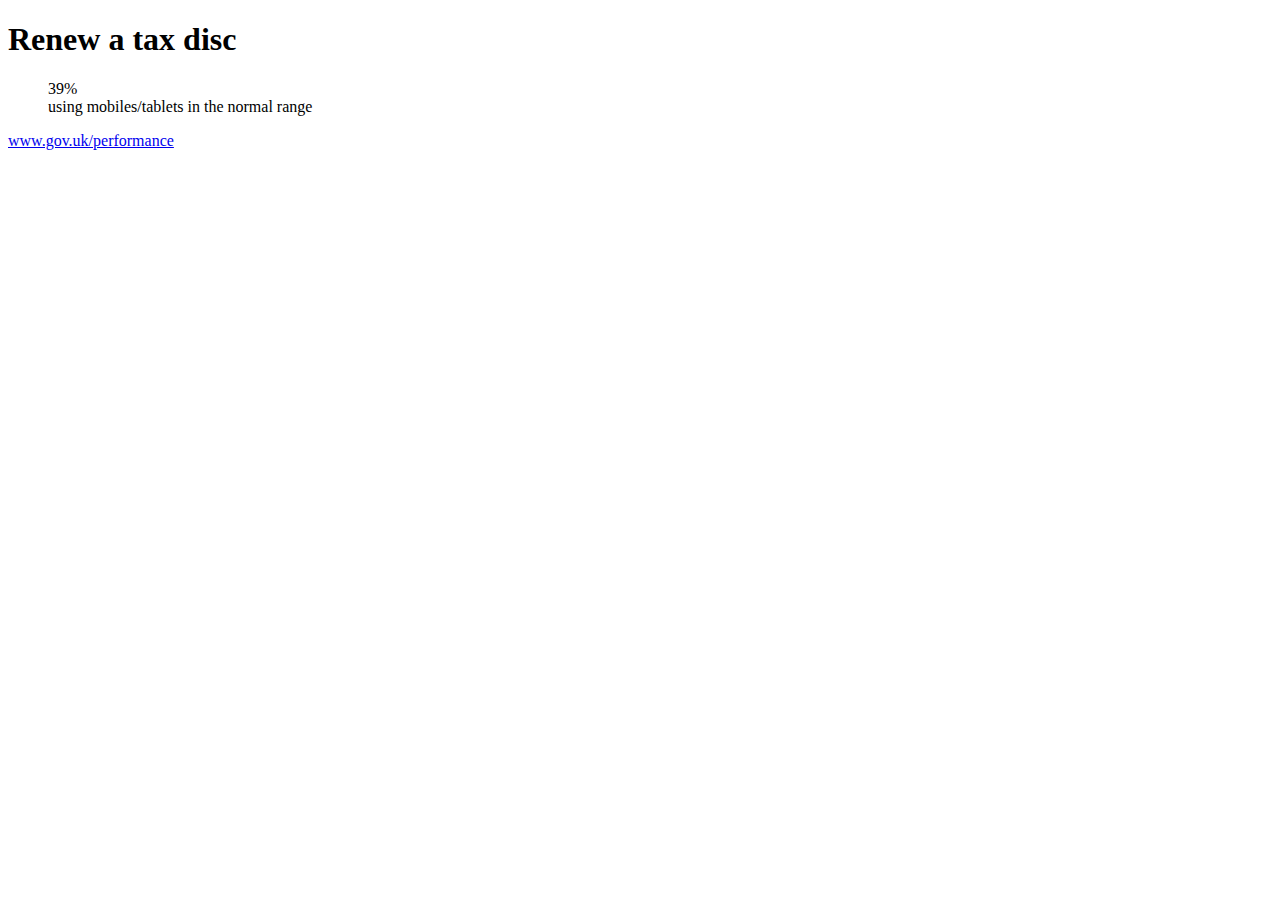
==== index.html @ 5ab2898f "Adding fonts and scripts from govuk_template" ====
<!DOCTYPE html>
<!--[if lt IE 9]><html class="lte-ie8" lang="en"><![endif]-->
<!--[if gt IE 8]><!--><html lang="en"><!--<![endif]-->
  <head>
    <meta http-equiv="content-type" content="text/html; charset=UTF-8" />

    <title>title</title>

    <script type="text/javascript">
      (function(){if(navigator.userAgent.match(/IEMobile\/10\.0/)){var d=document,c="appendChild",a=d.createElement("style");a[c](d.createTextNode("@-ms-viewport{width:auto!important}"));d.getElementsByTagName("head")[0][c](a);}})();
    </script>

    <!--[if gt IE 8]><!--><link href="assets/css/app.css media="screen" rel="stylesheet" type="text/css" /><!--<![endif]-->
    <!--[if IE 6]><link href="assets/css/app-ie6.css" media="screen" rel="stylesheet" type="text/css" /><![endif]-->
    <!--[if IE 7]><link href="assets/css/app-ie7.css media="screen" rel="stylesheet" type="text/css" /><![endif]-->
    <!--[if IE 8]><link href="assets/css/app-ie8.css" media="screen" rel="stylesheet" type="text/css" /><![endif]-->

    <link href="assets/css/app-print.css" media="print" rel="stylesheet" type="text/css" />

    <!--[if IE 8]>
    <script type="text/javascript">
      (function(){if(window.opera){return;}
       setTimeout(function(){var a=document,g,b={families:(g=
       ["nta"]),urls:["assets/css/fonts-ie8.css]},
       c="assets/scripts/vendor/goog/webfont-debug.js",d="script",
       e=a.createElement(d),f=a.getElementsByTagName(d)[0],h=g.length;WebFontConfig
       ={custom:b},e.src=c,f.parentNode.insertBefore(e,f);for(;h=h-1;a.documentElement
       .className+=' wf-'+g[h].replace(/\s/g,'').toLowerCase()+'-n4-loading');},0)
      })()
    </script>
    <![endif]-->
    <!--[if gte IE 9]><!-->
      <link href="assets/css/fonts.css" media="all" rel="stylesheet" type="text/css" />
    <!--<![endif]-->


    <!--[if lt IE 9]>
      <script src="assets/scripts/ie.js" type="text/javascript"></script>
    <![endif]-->

  </head>
  <body class="presentation-view">

    <main>

      <article class="unit">
        <header class="unit-header">
          <h1 class="unit-header--heading">Renew a tax disc</h1>
        </header>
        <figure class="unit-data">
          <div class="unit-data--focal">39%</div>
          <figcaption class="unit-data--caption">
            using mobiles/tablets in the normal range
          </figcaption>
        </figure>
        <p class="performance-strap">
          <a href="http://www.gov.uk/performance" class="performance-strap--link">www.gov.uk/performance</a>
        </p>
      </article>

    </main>

  </body>
</html>
---- assets/css/fonts.css ----
/* The below comment needs a ! so that the copyright message doesn't get removed during the minification step. See: http://sass-lang.com/docs/yardoc/file.SASS_REFERENCE.html#comments */

/*! Copyright (c) 2011 by Margaret Calvert & Henrik Kubel. All rights reserved. The font has been customised for exclusive use on gov.uk. This cut is not commercially available. */


@font-face {
  font-family: 'nta';
  src: url([data-uri]%2BCEdERUYAAAGwAAAANwAAAEAD3wLwR1BPUwAAAegAACLQAABXThDsfPdHU1VCAAAkuAAAAfcAAAeuki%[base64]%2BiBehobXR4AAFsJAAAAjwAAAOY0rJl22xvY2EAAW5gAAACiQAAA6QBS32sbWF4cAABcOwAAAAgAAAAIAL%2BEVZuYW1lAAFxDAAAAg0AAAZF16Gv13Bvc3QAAXMcAAACEQAAAufluvPgcHJlcAABdTAAAAE%2BAAAB5YjwzmcAAAABAAAAAMw9os8AAAAAzJK%[base64]%2BOJjnRkRZZlRaPR7Pmtdc7vxHEcLnjr773P3muvtfb3rdc%2B388OY0IIU8LysCqMPY%2BfMP1%2F%2F7d%2F%2FPswP4znfMiyEK%2FPCeP%2B9o7vnxfmfO%2BW1fxefct1%2FK5cHfO%2FfvzA34dJ8ShpfBjLflyYurBh5eVhzMKFKa%2B3x1w75vCYoTH%2FMebw2OXjHh%2F3m3Efj%2FsUHR2%2Fc8L4CVMm3DXhswnHTrvxtOrTBiZez3bLxO0T%2F3PSf0yeM3nJ5OVTnp6ymW376ZtPr49Hp%2FdPnYX%2Bfdr4aedMWz3t3unHzlg%2BY8WMd2bUnflp1eVVa6qeq6qtqq%2F6t6rBmfNnXlo1yP7aqjUzH565beYnMz%2BbOTj727PXz3lyTt2c%2Fzv3k7n%2Fb974edPnzZq3aN7fUGZ5m7yEspeUtlT25lK5xzfKTduMFfPPoUy3esquL20Lro%2FlDts%2BK22U%2FOTkJVX104%2FN%2FvaMFXOenLFiwZp4rOI5bPPpgmMLx477OP6mfovCV8KErBimoAuy1nBZdiB8K8uFxdn%2BsIT9smxvuCbrDrdlHWFtdjCsy9rDHewfJO0G9BDaiB5Gj5D%2BJdLXcf1D9Ac%2BN5D%2Bj5zbw%2Bc%2FsT%2FAuY8418z%2BY%2FY59n9m38K1T0jzLyiPJoRx1GhydiRUZfvC3KyF3O%2BnFczP%2BsKZ1LiJGjdR0xZq2kxNO6hpDbUsUoMaSu6g1BpKrKHEDkrroKQOSqmhhN2UsJuWeTo5zMwawyzqPidro5StYV7WE87KGsICcl7IuQso76KsLlyKLkdXoG9m%2BfBtaracNCuy%2BvD9bE%2B4mv01pF%2FJ8Q3U4kae4Sa0ivM3s7%2BF87eyX41uw8ZrKHst19ahH1Lm%2BqyATfuwaR827cOmfdi0LzxKeU%2BjZ9CzaBN6Dj2PXqAOL6Jfo9%2Bgl6nPK%2BhV9Bp6HW1Gb1BGNXoTbUFvoa3U413229B7aDvagXahGur2PqpFH6DfU1Y95xvQR%2Bhj9GdEX%2BTqVdj%2FTiwyDVvtpf1sDkuzo9ikiC2KPHeR59rLc%2B3lufbyXHt5rr148xfhd2E6Hl2cbaKXz8p6w2zSzqfdLcY%2BS8lxbdYfbqdtPIJd%2F5J2cD4eylNKI6U0Yv0%2BrJ%2BnpDzWz1NaB1YvYPUCVs9j9QKl57F6AasfwuKxJo3UpJGaNFKTRmrSSO5bsFwfluvDcn1Yrg%2FL9WG5PiyXx3J5LJfHcnksl8dyBSyXx3J5LJfHcnksl8dyeSxXxHJFLFfEckWslmdEm0op8bku4BkX05eWkMMy2txVWO9Onu1Bzm9AD6GN6GH0CH57iTR%2FIO0f2f8JHeC4GeVQC5%2FH0Go7wmzybyXvAnn3kneRvDvIO0%2FeneRdIO8CeRfIu0DeBfLuIu8O8i6Sdwd5d5B3kbyL5F0k745wNn3sEH3sELm34J3omd5UymUcfwvbLKYFLeFpltE%2Fr6T1XcXnO7nzf6LRS22n1H2U2k2p%2Byh1H6V2U2o3pXZT6j7aQek5jpwyh%2Fi0B8up%2BspP20XZ7Z%2FztB2U21V%2B2i7K7RrxtF1hZjgjWxlm8KRnsq%[base64]%2B57x70AKPOYUbpv04jz%2Fw0ZxWxxyD17klPsYSSlmZD1L0ZuzSE73F8Dbn%2BgP216Dp0PboB3YhuQjejW9Fq0t1GKWs4XsvxOnQ7n%2B%2BgjB9yrtRXi9ijiD2K2KOIPYrYYwB7NIffkuZt9M%2FoHfQ7tBXVoPdRLfoA1XHPh2g3x3%2Bgvg3JN83MkUVs2YwtjzDORh8dYayNfjrCeBt91cwcWQynpfa1mFH2KvYrKT32u0ewwiSu7E52WIo9rsJat5P%2BTtpxbAeHuWMs6ft4ut5wM57ppN3fT5u%2FnzZ%2FCFvuYa4bYq4bwqYbmO%2BGmO%2BGmO%2F6GW33M9p2Mtp2Mtp2YtOj5NSDDfPYMM%2BI24kd84y4ndgyjy3b02y8hnzXsi%2FZsgNbHsWWcYTYgx33YMc92HEPdtyT5oRHKe9p9Ax6Fm1Cz6Hn0W%2FJ42Xq8Qp6Fb2GXkeb0RuUW43eRFvQWyjOL1upy7scb0Pvoe1oB9qFaqjb%2B6gWfYDqqNuHaDf3%2FJ7y6kkTfbOHc9Ef0RfRD5%2Fw%2BSA2a0fjU9uO%2FXxludWM46jA0SDPOxS%2By%2FUC1jtKSxzEggUsWMCCBSw4lGbIH3D%2BWnQduh7dgG7EpzehVaS7mf0t7G9lv5r0t3HfGo5jCev4fDvHP8RD0f%2B%2FRS9T1ivoVfQaeh1tRm%2BQRzV6E21Bb6G3Sf%2FP6B30O7SVvN7l%2FDb0HtqOdqBdqIZr76Na9AHaTfp6zjdQh4%2FQx%2BjPqXWO4%2Bw0arSSXryWPvhjzt6DpnMlx5V7GQM6U%2F8%2Fj5Ya5%2F8rWWGspIWupW%2F%2FmPP3oPv%2BcxL9%2FV5a7b1hMlasS%2F39eNvePaxt7ydVf1hK%2Fm2k3E9rbk%2Bt%2BbJsI3f0MyoMcdcRRoXu8B2Or0rrhwH80YM%2FevFHT%2FLajTzTTWgVn29mfwvXbmW%2FmjxKI%2BxorfZeen83dh%2FA7gPYfQC7D2D3Aew%2BgN17sHsPdu%2FB7j3YvQc7D2LnHuzcg517sHMPdu7Bzj3YtIdRYYgRoZvRoJvRYIiRYIhRYIgRoJseHGe%2BlVjwtDQXxk9xblnLtdt5xjux0DQs0YwVmrByQzif9cHK7A5S%2FIQU91f88Uj2FC2mnX5yJd78EWvu2JZXpp4anzemaA3%2FnbwOsBLvYKzYxBx5gPFiU5ojZ1LT2ZQ%2BB8UV%2BjzuPotaLMBqCzl3NjU5B53PvXFteBHHl6LLWHFdzv4K9E3SLWdVviKrxhNb8EQ1PSOuHbfgjVq8UYs3qvFGLd7Ygjdq8cYWekGBXlCX1ojr0pP3MLbEntDC83WHu2kF97Affe35BONMF%2BNMF%2BNMF%2BNMF%2BNMF%2BNMF%2BNMFzbJ480avFmDN2vwZg3erMGbNXizGm9W481qvFmNN6vxZi3erMab1XizGm9W481qvFlNr6mj19TRa%2BroNXWMMQOMMbH31DLGdOHtanpQN2PMAL2om17UTS%2FqZowZYF1xgHXFAcaaTYw1m8JnsWWnPjQZC1fhm5lYIa6a56C55HYWHljA8UJ0fhqT9iRf2qceyV7j6TopPRf%2BJr1hzcD%2FF%2BGDS9Hl6AoU58wV%2BKw01nfgj0PktD%2FNoaW5c6Ayd67iepw%2FS%2BP%2BEH5pxi%2Fdqd%2Bvo43cge4mzaPk%2BzR6Bj2LNqHn0PMozptvkKYavYm2oLdQnDvfZb8NvYe2ox1oF6qhjPdRLfoA1VHOh%2Bj35FfP9QaO96CP0Mfoz%2BgT1Mrzfoo%2BI81cLLAXW8bxYiu2bGNcivbsxJ6HsOfb5bfBHDbtwKaHsGktlljP023Hrm9j1wPY9QB2XcdTNNCTZlGLVuz70zQPHEq9cjd2voa3zWbKaKKMHPnnyX9bef2zl%2FwPkn%2F0xG48sRtP7MYTu%2Bkd7bxpFukhB%2FBIHR7ZjUfq8EgHuR%2FBC314oQ8v1OGFPrywGy%2F00UNa8UQTnmikBtvSW%2BajXHsaPYOeRZvQc%2Bh59AJlvIh%2BjX6DXqa8V9Cr6DX0OtqM3qCcavQm2oLeQlsp713229B7aDvagXahGsp%2FH9WiD5J3duOdupPeJOfxtrGPt419aWb4FjVfTOoleGQZnrktzaexf8dV8lZ83YuVexkl2xglt%2BLnXkbKrYyUbYyUbYyUbYyUW%2FF3b%2BVtP84gvKOmOaeT3Hcy5xxk3IxroSHmmSPMIPsZN%2BMau5QqroO3MGscKqesL7%2BPHkkzwQP0tke4dpi6xlVXM3fEdUAtqePstD%2BtB%2BJ6%2FzDljklr0qlp1Xoedy3GJ%2FEt%2Bcr0pha%2FCRhIq4WY%2FoHyivIwpYyjhUZPD3KmOT3DwfKcuT3lWLr%2FSPkZjnJPK%2FcsTnNvK5%2B6qVtpzu1OM%2BeV5B3Lui%2F7J9L3kKIn1aqeXDtIUU2u7aTKp%2Fl1bVpd9KU5Nloovn8d5ngKeebTXVXprkHu2s0d75TXok2krE6rzVjjHHnHebueVIPlN8UDqcZaJ85oAyn9xPITFpIlS%2BkL6QkPU9Iqyj2Yyp3BE1ZR9wu4%2B0JSfQVdjC5BX0WL0GXY6Gvs%2FwL9Jfo6%2Bgb6q%2FS28BNKKJbXBQ20sp2sC6Itt9HX4jqtSF%2Frp6%2FFmego%2FSt%2Bk9FPv4rPt58RLX6XkGdmyTOz5JlZ8swseZ67Pvyc%2Bx9Dv0C%2FRL9Cj6Mn0JPoKfQS5b3M%2FhX0KnoNvY42ozfIuxq9ibagt9C7aBt6D21HO9Cu9P1CsbxW2EkP2DlirbCT0a6f0a6f0a6IBYvJHw1YrvT%2BuJQ%2BFv28MjvGUzVT%2B52k6gvXYt9o16E0M3yF%2FcXokvRm0Id9h7DvELYdwrZD2HYI2w6l2eMb6Y2hDxsPYeP709hVeiuL7%2BnV2LW7vN7qTqPjKvZxjXU3x3GG%2BDn3PYZ%2BgX6JfoUeR0%2BgJ9FT6e1g9Flk5Bj2EuW9Qf7V6E20Bb2F3kXb0HtoO9qBdqHSzNFd%2Fp6gGntWj%2FieoBp75rFnHnseSr3LnrAXm%2FamfreU8aNk04GyTevT2jS%2BJ8QUpfe1w9y%2FnBkhX5518swIcUW8nxmhyIzQyozQyYzQjQdyWD2HdXNYNseM0F2eEbqwZg5rtmDNHDNCV5oRVnF8C%2BdKbwptzABxZbifGaAZC%2BewXg7r5bBeDuvlsF4O6%2BVGmQG6aJ1dtM4uWmcXrbOL1tmFRXNYNIdFc1g0h0VzWDSHRXNYNIdFc1g0h0VzjP4HGf0PMvofZPQ%2FiIVzWDh%2BJ9zM6N%2FM6N%2FM6N%2FM6BjfkabSYnZW3uGXYceXUHw%2F%2FiP7P6H4XhzfieP7cAufx2Kx3jCf1euY9CY1IX1PNZurc7DSfEq6gVQT0nfZS9P313E860zfrf2MsaOJNp7Hwi208TxtPE8bz2PtFtp4njaeZwxpop3naed52nmedp7HEy208zzeaKGd5%2FFIGzX%2FGV7JpRljCavEpemb842MKQfS3P090qwgr%2B%2Bjq9E16fvKJlZUbbz7tfHud4yVVRv1bWFOb2NOb8OTTczpbXiziTm9DY%2Fux6OteLSFJzmAR1t5mra04n2QNBvQQ2gjejiNwXHOb6FP5elTefpUnj6Vp0%2Fl6VN5%2BlSePpWnT%[base64]%2Bk56CbnHKMNVaU08mL7fWMuosY7%2BfQfp76Q1PkiZG9BDaCN6GD3KtZ%2BT9jH0C%2FRL9Cv0OHoCPYmeQk%2BT7hn0LNqEnkPPoxco%2F0X0a%2FSb9N1bDWugAmugAtYpYJlWLNOfIh57%2BFyKerRinX6s04p1%2BrFOK9bpTxGQT0jzLxznUZwVxobzwvnhcFgQLk0zbCnqspPVbnyLfid9p7%2BcZ1vBfPF97r86fTPXTAttpHXWpJjG3eT%2FIGk3oIfQRvQweiRbTWvppbX00lp6aS29tJZeWksvraWR1tJIa2mktTTSWhppGY20jEZaRiMto5GW0UjLaKQFNDLqtqbvr2JEYH36nuHEuq5M4%2B3qOC7ElVMI9P3TGBsmx%2FfhcEaYyWpodjiHT%2BczZsxlBL4mfDP8gG1ZuD7cHL4Tbg3rw9%2BGO9muC3exXR%2F%2Bju2GcDfbjeE%2BtpvCT9lWMX48xx3Ph7fCPaz6d4QNYVf4MDwWfh8aw1PhQMiHF8JngXeZMOayZSlSeU64esw%2FjPn38Q%2BP%2F7fT1k2cMrF%2B0pZJhyc%2FO%2BWiKZ%2Be%2FtjURdMvmlFb9eKsO%2Bb%2B41n%2FZ0HdwgfOGTz%2F6gvXXdh44b9esuWrx5iTY5TOSJ3ROiN2Ru2M3Bm9M4JnFM9IntE8I3pG9YzsGd0zwmeUz0if0T4jfkb9jPwZ%[base64]%2FUUfPT927GZY3NGp81Rmuc1lit35n5vZnfnfn9mfFbY7hR61N81hitcVpjtcZrjdkatzV2a%2FzWGK5xXGO5xnON6RrXNbZrfNcYr3FeY73Ge435Gvc19mv81xiwcWBjwcaDjQkbFzY2bHzYGLFxYmPFxouNGRs3NnZs%2FNgYsnFkY8nGk40pR30txZWNLRtfNsZsnNlYs%2FFmY87GnY09G382Bm0c2li08Whj0saljU0bnza2aHzRWHXUohSpNlptfNSotZFro9dGsI2ZGok0GmlE0qikkW2j20a4jXIb6Tba7bud73dGvqOWpei3EXCj4EbCjYYbETcqbmTc6LgRcqPkRsqNlhsxN2pu5PyLPWl7JaJuVN3IutF1I%2BxG2Y20G22PmjHMF0cqkfcvU4NF6Tsbo%2FJG5o3OG6E3Sm%2Bk%2Fst5taMSxTeSbzTfiL5R%2FdG92pV0cYryG%2Bk32m%2FE36i%2FkX%2Bj%2FxIAUgCSANIAEgFSAZIB0gESAlICkgLSAlGLKu3r5J5RqBAEUgSSBF%2FOhr0VykDSQNpA4kDqYPQ%2B3J70tfQNqSSCNIJEglSCZIJ0goSClIKkgrSCxILUguSC9IIEgxSDJIM0w%2Bg1bktaVLFpZBvkG2Qc5BxkHb6YLXsqDIQchCyEPIRMhFyEbIR8hIyEnETUo%2Bn7YckG6QYJBykHSQe%2FKZF4kHqQfJB%2BkICQgpCEkIaQiJCKkIwwwiMhISUhKSEtITEhNSE5IT0hQSFFIUkhTSFRIVUhWSFdIWEhZSFpIW0hcSF1IXkhfSGBIYUhiSGNIZEhlSGZIZ0hoSGlIakhrSGxIbUhuSG9IcEhxSHJIc0R9U5iMeQxZDLkMmQz5DNkNOQ0ZDXkNWQ25DZkN%2BQ3ZDjkOGQ55DlkOuQ6ZDvkO2Q85DxkPeQ9ZD7kPmQ%2F5D9kQORAjKobWTe6boRdNkQ%2BREZETkRWRF5EZkRuRHZEfkSGRI5ElkSeRKZErkS2RL5ExkTORNZE3kTmRO5E9kT%2BRAZFDkUWRR5FJkUuRTZFPkVGRU5FVkVeRWZFbkV2RX5FhkWORZYl6sHSd7FZiVmRW5FdkV%2BRYZFjkWWRZ5FpkWuRbZFvkXGRc5F1kXeReZF7kX2Rf5GBkYORhZGHkYmRi5GNkY%2BRkZGTkZWRl5GZkZuRnZGfkaGRo5GlkaeRqZGrka2Rr5GxkbORtZG3kbmRu5G9kb%2BRwZHDkcWRx5HJkcuRzYl6IFEykjLSMhIzUjOSM9IzEjRSNJI00jQSNVI1kjXSNRI2UjaSNtI2EjdSN5I30jcSOFI4X2zMuLdC50joSOlI6kjrSOxI7UjuSO9I8EjxSPJI80j0SPVI9kj3SPhI%2BUj6SPtI%2FEj9SP4Y0TOqJwUU9VEic6RzJHSkdCR1pHUkdqR2JHekdyR4pHgkeaR5JHqkeiR7pHskfKR8JH2kfSR%2BpH4kf6R%2FJICkgCSBpIEkgqSCJIOkgySEpIQkhaSFJIakhiSHpIckiKSIJImkiSSKpIq%2B2LckT1RoI4kjqSPJI%2BkjCSQpJEkkaSSJJKkkySTpJAklKSVJJWkliSWpJckl6SUJJikmSSZpJokmqSbJJukmCScpJ0knaSeJJ6knySfpJwkoKShJKGkoiSipKMko6SgJqajHEtsk3yTjJOck6yTvJPMk9yT7JP8kAyUHJQslDyUTJRc1fOUc%2BSgZKTkpWSl5KZkpuSnZKfkpGSo5KlkqI%2BFGw42IGxU3Mi5jJWclayVvJXMldyV7JX8lgyWHJYsljyWTJZclmyWfJaMlpyWrJa8lsyW3JbslvyXDJcclyyXPJdMl1xX1fOKtZK7krmSv5K9ksOSwZLHksWSy5LJks%2BSzZLTktGS15LVktuS2ZLfkt2S45LhkueS5ZLrkumS75LtkvOS8ZL3kvWS%2B5L5kv%2BS%2FZMDkwGTBpAEkAqQCZMOM%2FxoDNg5sLNh4sMyY3JjsmPyYDJkcmSyZPJlMmVyZbJl8mYyZnJmsmbyZzJncmezZ531nfnli0eTRZNLk0mTT5NNk1OTUZNXk1WTW5NZk1%2BTXZNjk2GTZ5Nlk2uTaZNvk22TcTow7xciorJS8lMyU3JTslPyUDJUclSyVPJVMlVyVbJV8lYyVnJWslbyVzJXcleyV%2FJUMlhyWLJY8lkyWXJZslnyWjJaclqyWvJbMltyW7Jb8lgyXHJcslzyXTJdcl2yXfJeMl5yXrJe8l8yX3Jfsl%2FyXDJgcmCyYPJhMmFyYbJh8mIyYnJismLyYzJjcmOyY%2FJgMmRzZ6CvPnRWuTLZMvkzGLOq3iSCTIpMkkyaTKJMqkyyTLpMwkzKTNJM2kziTOpM8kz6TQJNCk0STRpNIk0qTTJNOk1CTUpNUk1aTWJNak1yTXpNgk2KTZJNmk2iTapNsk277MvP6%2F2%2B0jhScJJw0nEScVJxknHSchJyUnKSctJzEnNSc5Jz0nASdFJ0k3ejfzVdXyDrpOgk7KbuoxxMtJzEnNSc5Jz0nQSdFJ0knTSdRJ1UnWSddJ2EnZSdpJ20ncSd1J3knfSeBJ4UniSeNJ5EnlSeZJ50noSelJ6knrSexJ7Unuff583VXheaT6JPqk%2ByT7pPwk%2FKT9JP2k%2FiT%2BpP8k%2F6TAJQClASUBpQIlAqUDJQOlBCUEpQUlBaUGIyal3hBmcHh34ZHdlB%2BUIZQjlCWUJ5QplCuULYwakol2heZQrlC2UL5wqj%2BRBNKFEoVShZKF0oYShlKGkobShxKHUoeSh9KIEohSiJKI0okSiVKJkonSihKKUoqSitKLEotSi5KL0owSjFKMkozSjRKNUo2SjdKOEo5SjpKO0o8Sj1KPko%2FSkBKQUpCSkNKREpFSkZKR0pISklKSkpLSkxKTUpOSk9KUEpRSlJKU0pUSlVKVkpXSlhKWUpaSltKXEpdSl5KX0pgSmFKYn651XhThdKU1JTWlNiU2pTclN6U4JTilOSU5pTolOqU7JTulPCU8pT0lPaU%2BJT6lPyU%2FpQAlQKVBJUGlQiVCpUMlQ6VEJUSjXolkaLSohKjUqOSo9KjEqRSpJKk0qQSpVKlkqXSpRKmUqaSptKmEqdSp5Kn0qcSqFKokqjSqBKpUqmSqdKpEqpSqpKq0qoSq1KrkqvSqxKsUqySrNKsEq1SrZKt0q0SrlKukq7SrhKvUq%2BSr9KvErBSsJKw0rASsVKxkrHSsRKyUrKSstKyErNSs5Kz0rMStFK0krTStBK1Uasqb2GRUZVTlVWVrZWvlbGVs5W1lbeVuZW7lb2Vv5XBlcOVxZXHlcmVy5XNlc%2BV0ZXTldWV15XZlduV3ZXfleGV45XlleeV6ZXrle2V75XxlfP9LP1%2Fi3PCuDA5nB6mhaowM8wJc5n1zwrzw4KwMJwfLgyXhMvCN8LisDR8N1wZ1obbw%2FpwV7gv%2FIw3kMYwdvp3I3k75V%2BnvhgWkT5k27Mj2RDKZd1ZPqvJ6vm0mc%2BD2bbsUFbI2tL1uAY45Q89o6LSZ9pi5dOwNIOfk0flGtbkE%2BPbCVc4Qw2o42A2wDaYdfEuO%2Fz%2BIurP%2BrjWNyLnIlvP6GWN8hx96Y6UNyOOOQzQqsullGsz6B3D7i9wvhivlK%2F2Hy%2BRHGL9j1bOxKcYGFkXPDCUdWDtfNZw%2FFz63cmzN5bPHBq9%2Fly5N5VSzBrx3dbshewnfNqQbUhXOrOj2e5k3doT7XFSLsd90ZPqvu%2FEKxVflDwxSFkn%2BqKTp%2BguHw%2BlZ%2B2sXOtPZ46yP1K2w5DpTsgjpuoo1SDdVa5xKrV8ruz1gZI3RvhiPboTO%2FRk96XPd6HqdNSc3c0sx1W0hbEiZD9CdzAKhawh2xn3KV2BWhaG5VixGU9XSKWX2kQh1eEo%2FaTnuH%2FTlfqU45B9J33uTHWOPSruD6CDrGFCUldWm9IdYVVXumM1WpPtzfZldenzcrQpWjPbn22Mz5P9D%2FQaI2XIfopeyp5IrWhPtrKcQ%2FR3X9ZLDXsr9eotP18fbwjD61sMJ%2F1EH5SPBrJj2V2p1nemz23l8%2F2l5zjVjz05tfaj%2BKQ7PlO5lQ6VrBntlJ67r2zfymhT7tcx3bFS%2B8uuTOfvIq%2BKfzg6xug4evlDJ51JHuYdZeT5wsgzo%2BZ3Yo%2Bt5D6sb5%2FQCtKZ%2BOwHj99Bi10TU2VfT3ZtLl%2BJltydnuboSbn3m%2FPwvpZs0hFG%2FODt5spx2TOxXZyULo0xjnJf7MeeXPbUlvT7tZNSHYzeLB%2F3jD7alHIq98lNw3P1Ku2hNEZ0nlxCOdXAKc4f98VJY315DMuXx5c4kt0bLZnVDW%2FF5TGlffT84zhUOSqkMbs71bPTK%2BRXGiO7T5lDpe%2Bl1rsmHa1P7SF5lFxje9h%2F4vMMf%2FJKDzya8lif%2Bsrq1LNypREx9az6NALYs46PAie19nK%2FWHnS%2BZN6yglXW9De0Z5rRLrtlaPNI64wr8VxuPL54En3xlGslfXZqXIoDvfI59S1%2FpQ5HDk%2B%2FsX2EGt1PLU9EQ%2FXVvrxP5X3T4wYEQbx5t%2Blo9LMY18ulm01yupjFP8%2BcWJ9v9xPah0%2FSkf3Dy8xnc%2BdosTSmmf4Om5j%2Br1l5DiUnqTNcWeYTQvmXHnm%2B5I9akeUVLJl3nXMcd8fX1WlkS3uS%2F3iheHeTa2683hLHvEUY8KEkA8XVE4dPzqXlfK5o93Fz0y24z9jwtj013LjyWtC%2Bpu5iWkf%2F%2FfmJNbfU1iBT%2BV4GpoezjghpxnhTNbms8Ls%2BJ87w9mszUur87PZzuFaYJV%2BUfhKuJijS9Cl4auj1mjuKWoaWPGf%2FDOOOo8rbxMq26TKFus9tbxNT7V0m01tZ5e3%2BeUt1tQt%2Fp3exeXtUrb5lDCbJ7%2BEfC5NeY32E6%2BrmO4stvg3leem36Xnm1f21eTKXcePzqWep%2FJVqVbxZw65nYbOq%2BwXlD%2BVPkdN48mrSDsLnT7CqjOp1dj0f1TP4PdZeGkhv8dRs3mcm8e5efh6AlYKyXMTefrRfmafoqbR%2F%2F7MqWyhUufh22mVLV6vKm%2BnU5%2BZw7axlW1heZs37FxA%2BnUi20JyGsuTn0k%2BE9HoP%2FG6iulKbWQM9p%2Be%2FtPsuTzf2elvSGObiv%2FFdgrnzyD12NRSJtDHLuC%2Bi2ghk%2FD15eRyRfg2%2BS1hOyssC9%2FBbvFvSxeGH4SbSXtrWMN76jq2r4c7wg%2B5I%2F496RXpL0n%2FKjwYngvfDM%2BHl0j9ctgRbgq7wp%2FCj9LfkP40%2FQ3pL%2F8LuCIXk3ic1ZXfShtBFMZ%2Fs4lpG60VFSlBwhJCESniRRARkWotCC0iIZQivQkNIjamGtI7ERHxyssiRXwEkdJnKKX0CfzT9rJP4GXBfrOzmNCGbkHxzy4zX%2BbMN2fOyZ75BgMkmWYbz9dDe7lYq%2BATl53T0wANHjF6iI3PPvHpeZwvqC%2Fkn6r%2FgxMvFss1UnPV4iv8ytvFKqNvqqUKEwHDPm2WRQsJbnGbO9q7Vba7tIc%2BbG%2FoIEM%2FOUaZ5BkFXlKiTI0VNtjiHbuBN8O6%2FKBVW3wILV8Di%2BGnQ9MWYjbEQoi7If5y6NUcxuIh7jmMlx22TDpM5Nw%2BiSntmlSr6rVxDzKjzAwptc4w23vBTEbZe%2FrVRa9szTl2dZ3jiZHkgGVeK%2BtDjjjmG9%2F50cRPt1r2zJP12%2BinziaYMxo5bn3OnM13y5om9xfDflkbCYpoWaMDRRJrWKfKUMUM6Uv938oof%2FdVIRmGVZWlc3mM2ielOswyov9%2BTpV18TtF7d%2BrmnqgGs8zz6qq%2BrIiiIorrbPZx5jO3QJrUoa9K44sKl5fStLPI56Ls8579vl0LSOOyiMjPXwotXhBRTq3I037rHN%2FczKJyi8rVRuQos%2ByxKY0%2FCNfxDi58Rn%2BK2%2BrZia43Rr12ASjtG6%2BZipv7xTr03EH9SalUTO0%2FgZSl%2B39AHicY2Bm8WGcwMDKwME6i9WYgYFRHkIzX2SYzOTFwMDEwMrMAqJYFjAwrA9gUIhmgAJHIw9vBgcGBaVU1ln%2FTjLks29hNlVgYJjsAJRj%2Fsc6C0gpMHADAIZ9DxQAeJxjYGBgZoBgGQZGIMnAWAPkMYL5LIwJQDqIwYGBlUGIwZrBlqGOYTHDUoaVDKsZtjIcYTjPcJfhCcN7hr8M%2FxkNGYMZK5j2MB1nOsl0l%2FmAXKvcZwURBSkFWQUlBTUFK4UChUqFNYpKiiFKQkoeSglKqf%2F%2FA81WAJppz7AAaOYKoJnrGLYzHGO4yHCf4RnDR7CZQYwlQDOPAc28ATSzQe6TgrCChIIM2ExLoJklYDODoWam%2FP%2F%2F%2F%2FH%2FR%2F8fMjD83%2Fd%2Fz%2F%2Fd%2F3f%2B3%2FF%2F%2B%2F9t%2F7f%2B3%2FJ%2F8%2F9N%2Fxv%2FJ%2F53%2FPvv79e%2FX%2F4%2B%2B8vyyPXhzQe7Hmx%2FsO3BpgfrH8x9kPEg9YHx%2FX33%2B%2B5dvDfnXuu9JkiYAIEPA%2FUAM0MCQyJDEjCs2RjgFjAyAQkmNJVASWYWVjZ2Dk4ubh5ePn4BQSFhEVExcQlJKWkZWTkGeQYFRSVlFVU1dQ1NLW0dXT19A0MjYxNTM3MLSytrG1s7ewdHJ2cXVzd3D08vbx9fP%2F%2BAwKDgkNCw8IjIqOiY2Lh4hhqGuob2nknTpk6fOYNh9tw58%2BYvXLBo8ZJlS5evXLF2zbr1DJmJSQxXGKakpz7ITXla28eQ9ex5ch7QbUcYGIoYZq0uB6WRJwxpxVeZK6q7N285e%2B7S5fMXVjFs3Mlw%2F9p1oFz%2BRQaGqsbKpvqW1rbmzi6GjgkT%2BzftPpSxb%2F%2BBgsMH9wAA7%2FjD3gAAJgCaAJQAjwCHAHsAdQDqAG8AgQENAHMCMgElAZgDgQCJAH8ANwBIAD8AugCwAK4AqACWAOkAnQB9AJUBCgB%2FAHUA%2FgCRATEAAAAU%2FskAGf%2FWABD%2FKgARA%2F4AFAWaABIEMAAWBcoABgUXAAJ4nF2QPU7EMBCFYxIWcgMkC8kjaylWtuipUjiRUJqwofA0%2FEi7Etk7IKWhccFZ3nYpczEE3gRWQOPxe6P59GaQmBp54%2FdCvPMgPt%2FgLvd5%2BvhgIYxSZecgnixODMSKLFKjKqTLau01q6DC7SaoSr08b5Atpxob28DXCknru%2Fjee0LB8vjdMt9YZAdMNmECR8DuG7CbAHH%2Bw%2BLU1ArpVePvPHonUTiWRKrE2HiMThKzxeKYMdbX7mJOe2awWFmcz4TWo5BIOIRZaUIfggxxgx89%2FtWDSP4bxW8jXqAcRN9MnV6TPBiaNMWE7CxyU7e%2BjBGJ7RflYGtcAAAAAAQACAACABMAAQBgAAP%2F%2FwACeJzkvX9YW8eZL65zjn4iCQn0WwIkgX4iQPwQEkIYMAiBwA7YxsIyxiYJxqY4tXEIMSHZOA3GISQbtyEkmLRxE4eE4NbiWKFN0rvxXmMSTHbD7telZenzre9dl5TSe5O7D0tKaezvvCNjuQ77bJ299%2F6xX56Hj2bmvDNnfrwz887M%2B85hkIwf3Pw9cZJ1mkExFETfhVg1k2mjz8QSDcW8mtjG2COxx2OZDfQ1FEC%2FxkRwDYCIZcbFu0OEffwUcYYIEVTb%2BKfEr4nPCepo%2BBrxBUG20V8QREOYQYiRe7yYqCEa0bMxhmw5RIhD5EyItBeL9pGHySfJF8jXyPPkhyTnaIghDlEzIcpOf0oRR%2Bk3VehNxwB4KqKN3g2umwAfAhxGYeH3VVdU6F0tEDAHRL8E11MAxQgYIUbZrhDDrhljZBQGsUeCPBJDYXCMx1kOkb8KnyFDJNkQ1pGZJEpohkQxT5EooWsA%2BL1fooQys4jwu5zLHER5gXuJi35%2BFvNJDPp5n3%2BFDz9xV%2BIgMP6TeCCRXpKin3dll2VkAyP8M9YnLKBhX2HDj%2BCKAEiFnwiBVHRJBKTiy2L4kV%2BWQ6DikoJskORQKZSjkMzJTiJl0lgyJTmD%2FOl7ihfS47U2pdKmlUgiv%2FGs03%2BqutF1ZwiiYKA%2FkvEKdZAicdtyGE9eIGQMpu0CS4ZaOHyccYpBNtAzDFTgGWiq48QpAgUUM1GRi1kIFnjo0U8BngUYRBA281w8ROTloeeZCDaoYCbyMLFHPEYKlunPUUWGODOZWZKcuBQC%2Fb8yPk6Mh8Os01%2F9PZn91d%2FjfHYxGMwVnE8t8eQFvoaL8inSCBAnNgrQq3QClIGLCEICYB76Ih%2F5q%2FmIR3TgYiBXiA%2B8QzO4KLAaQMeFOAhCXHGINQPImQlx7PQZDnqgE8FTgEYRyp9IHBLPhMR2%2BrwYRUC%2BeOQTh6QzIak9FC8OyRHDikMqxJvikHomxBKHElFa4pB2JqS10wf0KJ0KgGcB3tGjLO8D%2BD54H9Oj3PjB%2BwrAMISx9FB3KG3SjiuNhyqNt16DQuQRrnsUyKMw3PJokEeDPHSxFCVyRIqSO45cIak4xJihXwDmPQxQREYCmTjbLMAxAXMZKgBVoAiHxqGyicdkKBQVSwYForkoV4jT9XF6Ki4lNycuJ06P%2FnNkKfg%2FBfkQ5pJiouZGaPBPfxokak7%2FCf2dBh9pI3w33id8J4nXb%2ByF%2F5M33j9xYzcxDP8nGKhlH72Zw6xhH2RsYvgZAV7BhfsUItTKFVo2wgxFCWrrYmiPItQeAEfpJ8F1BsLEADMAxfchePI%2BILkPkRSBawbCxABnABii%2B2BsYtjDTzJeQDweLmJUA6ufB1YPsYEWQYgtDslm6FAF%2BBGEKsQhxQz96wxouwwUKAJXCLlCGeJQ0kwoyQ6tjaiMGB0zkIJzBsasTTP04U0oyr4SBL8uQfFEAKGSyGtqZ%2BjxXSiz7%2B1CjysB9gKoARYBehGEO3b17CKP0kd3rQ9bStTYynU2kCGPbN3jQB7HOk%2B4kMcFHqV4zEguhxzisQpymWYYK1At0Eoo9MsMyMgMXat0QNhbtSjsDwDcWpStRXC9BzBVi4bUj2t%2FWUs2FPPrag%2FUPlp7svblWlYbzUFP6ANAU47TKObnlVeU7yo%2FWH6snNUWPlb%2BTDmq4alyFH%2BwfKQc4lvL3eX%2B8mB5SznrKN1bDuwPUFGOyvpR%2BS%2BAnlNbDi2lRDX%2Fq%2FBhxZMK8uj4ecWHik8VVFtYpNAq0NSxTwEPqAZaiwsU0kJj0CYcM%2FyR6RcmsgEVOZT7q3FGrjhXl4tmoprcxtwjuVRDGH5QkmdyQ7kX0YNIU4WM4tDOGfqzXXhUp3uhgn4A8BYaBelnAEqhD3UAvB2D5kH%2BOH%2BSP8tf4K%2FwWQ3FMjZfzjfxnXwfP8Bv5nfwe%2FgD%2FJg2RCWYFMwKFgQrAkwlkAtMAqfAJwgImgUdgh7BgCCmjR4R4ASFk8JZ4YJwRYhJhXKhSegU%2BoQBYbOwQ9gjHBAiUr8QZaAVYBSgJQ5BVxyOHj8ZPxu%2FEL8Sj6PHy%2BNN8c54X3wgvjm%2BI74nfiAeRX82HpNKJiWzkgXJigSTSuQSk8Qp8UkCkmZJh6RHMiCBrIelE9Kr0uvSZSlQMaVSqUHqkHqltdImabu0W9ovBaoPVNOqedWSak0FVHyVRmVTeVRVqnpVq6pL1acaUgHVe%2Bop9Zx6Ub2qBiqeWqW2qt1qvzqoblF3qnvVg2pMpZnSzGkWNasaTKVRaawat8avCWpaNJ2aXs2gBhXh7QQownsJUwlzCYsJqwmYNEGVYE1wJ%2FgTggktCZ0JvQmDCTjBxKnEucTFxNVETJWoSrQmuhP9icHElsTOxN7EwURMlTSVNJe0mLSahKmSVEnWJHeSPymY1JLUmdSbNJiEXntOB4xwayRvoIf0OBeWKcucZdGyasExLSqL1eK2%2BC1BS4ul09JrGbSgmD1WRP%2BoFdNbp6xz1kXrqhXTW1VWq9Vt9VuD1hZrp7XXOmjF%2BUmdSp1LXUxdTcVUqapUa6o71Z8aTG1J7UztTR1MRamW2lCq%2BwFMAB02nL5tyjZnW7St2nBMm8pmtbltflvQ1mLrtPXaBm0opi8N0TdlQqRMHClrKmsuazFrNQtHylJlWbPcWf6sYFZLVmdWb9ZgFs5U9lT2XPZi9mo2pspWZVuz3dn%2B7GB2S3Zndm%2F2YDbmhpzpnPmcpZy1HMwNOZocW44npyqnPqc1pyunL2coB3NW3kTe1bzrect5mLPypHmGPEeeN682rymvPa87rz8Pdx33pHvWveBecWMudcvdJrfT7XMH3M3uDnePe8CNqfIn82fzF%2FJX8jFVvjzflO%2FM9%2BUH8pvzO%2FJ78gfyMZVn0jPrWfCseDCVR%2B4xeZwenyfgafZ0eHo8Ax5UMc940Cik8dg8MFKNF0wWzBYsFKwU4BgF8gJTgbPAVxAoaC7oKOgpGChAMX5cgGJoC%2BwFOMamyU2zmxY2rWzCMTbJN5k2OTf5NgU2NW%2Fq2NSzaWBTTFtYu8m%2BCQ1y%2B2BmeA2gvBjBboB3yhB4tyAIALhqEJzYBs0E8AoCxjgIaGcYaOA7A0PSUwBnYEg6CvA0gBfgxzEwQIB8tAVGiUMA54TQ2OHYidirsddjl2Nx1cdKYw2xjlhvbG1sU2x7bHdsfyxuRvG0eF68JF4T42YUa8Q2sUdcJa4Xt4q7xH3iITEqSnNcRxyU%2B724qbi5uMW41TjMGXGqOGucO84fF4xrieuM640bjEM19QAaeOjvAPwoATIIvakPOtIowCGAVwGeAOi2oGr9jvV7VlRTD0PvSQYWLwH4HoLwg7aHbehRaRpm37SptLm0xbTVNPz6NFWaNc2d5k8LprWkdab1pg2m4RKlT6fPpy%2Blr6XjEqVr0m3pnvSq9Pr01vSu9L70oXTMmPYJ%2B1X7dfuyHdeOXWo32B12r73W3mRvt3fb%2B%[base64]%2ByZOunMon9pvIb%2BfvzPQcKOOr%2F8a13Z5e7ZArJMQmmy87lkORSpKMkRXsfqJuy%2FOHdFLuxb%2BheMLMstSHkpwWAZu6IeQL4%2BxFtYfKdg98Wyvh%2FJcPmML4TTU2d9zmvR5%2FfYGMuhHHZD4l8tS5PNvdUi6XmGbCWobFaL75e3Yi6xysUxk2RhFjB9dyIVHDQ9KjRGNGWKbJQujRVCMklLDSIZUUkiqLGCAtEgguwrKlCEALK5oaHpJ%2BToG3BryZEuSdkYBgDS4EbTQD4GIiRAPQJkK0RIgG3hrwHjEjF4KjdCYAA7wzZvTgBeCDmwC%2FBmgEqMlCT7%2FwROAobQe2eAG8IvBWA3wK3pvwQAwQgrAQhIXA%2B2tgkBcAbgI0AtSUwdPqCBylb1ajsE%2FBWw1eO3hF4HoBwr4A1xe3iNE7AKw7N1wqxyJP7LqHRB5yXeZMQ5408MSKx5TUcoj5K1oL2wK%2FRjCWjALSxGOV6Mf5K1rsBNEdwVgxtQwC1woDujKbIWeYGE6Gj8FqG59lLDBWGEjmG2aMM5AMrAJxzI0gHGS0gOgehCbkMVDO5QSCXQTsTkwRc8QisUowUXI8QkVYCTfhJ1htxcIR4j1i%2FSkb9eJOopcYJCAUiaJyEqVQR%2BIUyDlykVwlcQqkirSSbtJP4hTI98j1pzgFspccJCEUpbBC4RJQcspEOSkfBSWgFqgVCkpAjVOoBEEKMkwRR9FAw5pgXWVdZy2z8EDDkrIMLAfLy6plNbHaWd2sfhYeaNiT7Fn2AnuFjQcatpxtYjvZPnaA3czuYPewB9h%2FsYipxCJmWDghvCq8LlzGIiZTKBUahA6hV1grbBK2C7uF%2FUI8VoqmRfOiJdGaCI%2BVIo3IJvKIqkT1olZRl6hPNCRCCcrFePAVT4nnxIviVTxR8MQqsVXsFvvFQXGLuFPcKx5EEwWtkGNS%2BZR8Tr4oX5VjUrlKbpW75X55UN4i75T3ygfl%2BN2KacW8YkmxpsDvVmgUNoVHUaWoV7QquhR9iiEFmnn61WfVaAn3svYtLfp5xfi2Ef0MpY6mwnQUTp9Iv5p%2BPX0Zj%2FTMdGm6Id2R7k2vTW9Kb0%2FvTu%2FHI%2F14xmTGbMZCxkoGrrQMeYYpw5nhywhkNGd0ZPRkDGSgjKvsiOU0OVhkdkw6Zh0LjhUHpnfIHSaH0%2BFzBBzNjg5Hj2PAgeeP3Incq7nXc5dz8btzpbmGXEeuN7c2tym3Pbc7tz8Xl9E17Zp3LbnWXLiMLo3L5vK4qlz1rlZXl6vPNeRC75bl4UrLm8qby1vMW8WSEi9PlWfNc%2Bf584J5LXmdeb15g3lAWohJC6cK5woXC1cLMWmhqtBa6C70FwYLWwo7C3sLBwvxu4umi%2BaLlorWivC7izRFtiJPUVVRfVFrUVdRX9FQEarfl0reLIH6LX%2BrHCp26%2BhW9HN6%2BzvbyQYGvQv6IXQ2OoGNa4YzyZnlLHBWOLhmOHKOiePk%2BDgBTjOng9PDGeDgmuFOcK9yr3OXubhmuFKugevgerm13CZuO7eb28%2FFuYuZjpmPWYpZi8G5i9HE2GI8MVUx9TGtMV0xfTFDMVgU5U%2Fx5%2FiL%2FFW88uLxVXwr383384P8Fn4nv5c%2FyIdKAelHEmHSv0BAQe%2BOn46fj1%2BKX8PrJ368Jt4W74mviq%2BPb43viu%2BLH4r%2FyxdF47JJ2axsQbYiw3Uik8tMMqfMJwvImmUdsh7ZgAzlMAF1i%2FBp9TvAyv3as8DKLxrfuJOVx%2B2T9ln7gn0FiyNsu9xusjvtPnvA3mzvsPfYB5A4QqvtuGdnTmRezbyeuYxlEmamNNOQ6cj0ZtZmNmW2Z3Zn9mfiMmZPZ89nL2WvYSGen63JtmV7squy67Nbs7uy%2B7KHkBBPSzHDv5czlTOXs5iziiV5Xo4qx5rjzvHnBHNacjpzenMGkSRPx0eY1D3lnnMvulexoM5zq9xWt9vtdwfdLe5Od697EAvqH%2BRP58%2FnL%2BWvYUGdn6%2FJt%2BV78qvy6%2FNb87vy%2B%2FKHsKAeLpgouFpwvWAZi93MAmmBocBR4C2oLWgqaC%2FoLugvwPX7F4jatAZ1i%2FBgyQiw8ovlbwAr9289C6z86vZziJWJHCJFkpyB5J%2FodiqVjIUg5MdyEUn8O8%2BZPzj7p5fPnijvasjNbegqr3gcfh%2BvsJZmqtWZpdbUMvgtI%2F%2B5%2FPE9ubl7Hi8vfwIInihPjRCkpnrh18s6%2FcdmKsZRjwi6djscu7vKyx%2Bvd5BxCTm%2BVGt5TmJiTrk11ZeT8Md%2FcNR3RWm6EI34bhqQiyhG4ObvmR8huUjE0DP28c5dYMiTkewjVtoQ5iqVCDfLi5EcFIJJ9CJI1uc3oylQu5loC20Wh7bPhLbb6cbtMGHZtsP%2BED%2FycxG2QrfNhLbZUefaBiFFShCTlCCQJCNyc4SuKBdCc1FofoTME%2FnRFiOa88Uo3CeugYBghP61%2B2F2B3j5%2FvUd5EwkUGSuixo7kWfnuqhRjzz1sF%2FPIpbp4sydsAdUbKeLIV1PcT3ybgp57MrxE56XPG96qIYwrPHINvpLkJY0sMyb8syhZV4YVn9kw3hkIUgdpXcCwUsgWAXri3EyQbsyPBWcCyJiflATJNuKeZqgLegJVgVBQkgN5gcrg7uD3wqy2uhjQdgdAojxBHGlZUbywrcr6XE%2Bei1sDaF8PMMn2sIufjlyh2EHCWWBxZfxjXwkLEzwryI%2FLbkVVYKiSkH%2BbEJS5zhLIpMYJYgKNmoQ1Qp6EnZJyiUoUTO4ByTDEN4BIupOiHYCQpkSqYQ8Gp6QXEUPww6JF%2F2EMsVjidQyisaHrOZHfnw446Gd4rEtqGprtiRC4HZcwyCnPUrBupWLkjzIPwbZtMNWu8WIoN6IZwPTpGnWtGBaMaGeqWeb5CaTyWnymQKmZlOHqcc0YBo2RWnEd8%2FE%2Bo1m4uGMKI347lWafqNV2ll7lAZifJA1nTWftZS1Blscen6WJsuW5cmqyqrPas3qyurLGsoazYrSiO%2Fe7tBvtN0xkh2lEaOhEI2a9AEXSM95sN%2Fz9elbv9H0PZIXpcHvvXMs1W80lo64ozTovS%2Flo7cNA5wEvn7F8zZiaPoYrCCfBRgFeAjge15YFvgQnAIowa5y2DwAOAN73i9WQK4%2FqJ2una9dql2rxbVVq6m11Xpqq2rra1tru2r7aodqR2ujNLhFAhOBq4HrgeUAbpGANGAIOALeQG2gKdAe6A70B84GojS41esm62brFupW6nCr18nrTHXOOl9doK65rqOup26gbrguSoPK2VuH8ucBSARQBXFOd0%2Fvnt%2B9tHttN87pbs1u227P7qrd9btbd3ft7ts9tHt0d5QG53TPxJ6re67vWd6Dc7pHusewx7HHu6d2T9Oe9j3de%2Fr3nN0TpcE5bZhsmG1YaFhpwDltkDeYGpwNvoZAQ3NDR0NPw0DDcEOURtzGGK%2Blmqh2imqgB6CjPMR%2FAjpKtwRnOGU6ZT5lKWUtBWc4RZNiS%2FGkVKXUp7SmdKX0pQyljKZEaTBDGKYMc4ZFw6oBM4RBZbAa3Aa%[base64]%2B1PPpkZpcPdNm06bT1tKW0vDtZamSbOledKq0urTWtO60vrShtJG06I0uNbSp9Ln0hfTV9NxydNV6dZ0d7o%2FPZjekt6Z3ps%2BmD6SHqWBGD%2FJ%2BCjjFxmfZXyJhyFOhiLDnOHKKM%2BoyziQ8WjGyYyXM97KiNKINxST9BuJSSM5URpcGMe0Y96x5Fhz4MI4NA6bw%2BOoctQ7Wh1djj7HkGPUEaXBFeaccF51XncuO3GFOaVOg9Ph9DprnU3Odme3s9951hmlwY3imnTNuhZcKy7cKC65y%2BRyunyugKvZ1eHqcQ24hl1RGlSYVhi4lDBwPQ7wJownryAIn%2FKcgfGkG%2BbF47BBdRSGkm6A%2FQBvbsKjfslkyWzJQslKCX5fibzEVOIs8ZUESppLOkp6SgZKhkuiNDiHpZOls6ULpSulOEapvNRU6iz1lQZKm0s7SntKB0qHS6M0OIZ30jvrXfCueHEMr9xr8jq9Pm%2FA2%2Bzt8PZ4B7zD3igNjlE2WTZbtlC2UoZjlMnLTGXOMl9ZoKy5rKOsp2ygbLgsSoNqwQdDYh3ASxXrA80mgBcAtHjIGd87uXd278Lelb040b3yvaa9zr2%2BvYG9zXs79vbsHdg7vDdKg5tv38S%2Bq%2Fuu71veh5tvn3SfYZ9jn3df7b6mfe37uvf17zu7L0ojbiNuyZcuIpaSSOWKQgokzRQkeRJIEnWZM4g7JVIOUUi5cmIpjiKJwrEUsURKsslOsEE1gOBa%2FfsLXMEiI3XjA3OFU%2Fd6Zoa71qVR2%2FKSdPnpmhvnjJXfrkg3GrPqHqvY3B7Iztp%2BeBNh09iNGnaIbXRX2tiihES9NEallDCZyR5dwQGLqu%2FvAq895if6XI0%2Ba0JyEknMqzdV7SYvOI94dR5PocGYZ5bKUwv%2F9C9ljx7cm7alsM29%2BeGd2albD5d5Dwb8hhv3Jd%2FfFFRnPN79nRyuLCGOS1EU8TKLY8xJ6vA8NATyKwE6CsR9%2BOz%2FlYiGQriRcQS2gY7DDhBsgiPRaYZxDY5yQdsE%2BRqJIwQScmaIa6CycBxWqCdYCH4KEATlhe%2BDSwvQCXAQQXiWtcBC5JfBnckqZpF3qS%2FcVlfA5LQL0nmZBceEkojaAqgsRPK858Zu8p9Zv2coqbMXGDLQU9DCWlkHOS5m1KCswmFj%2FEwo3j5eE98YfyQeSaah%2BIvxSPwTx%2BviM5E%2FxJ4Jse1jLN0yrYUVLCg5hIsFNQIUOV48JtEtjyvVFnWemmpgIEKUFH0cdtVZ7HgsLrKQuPo%2B6woqUjHPxwqwmlkdLCaSJuPZ69JkMc8vCUpaJJ0SZkP4XcllJAoiye6udbx%2Bo3X8MCdKg3qLH1QmnuXgTsGd5M5yF7grXByXK%2BeauE6ujxvgNnM7uD3cAe4wN0qD4ipBD6MFYDfAKEyUz3Ff5aKWsMK263mAc6BelCeCF%2FxU9LHol6Lfiv4AW1J6rkgpsojyRBWiXaKDomOiZ0SviN4WRWnQC6ygF3AOxx0XT4pnxQviFTHOnFguNomdYp84IG4Wd4h7xAPiYXGUBsX9lhjEWQRhOOnAC%2FG4ybjZuIW4lTicRJw8zhTnjPPFBeLgEKQnbiBuOC5Kg5KogHPZtwE60CqfQTeC3Fy5XmH0QSi0GqAeoG%2B9DugfcHGOeZO8Wd4Cb4WHX8eT80w8J8%2FHC%2FCaeR28Ht4Ab5gXpUGvc0N1jQCk8nACMZMxszELMSsxOIEYeYwpxhnjiwnENMd0xPTEDMQMx0Rp8CDFh3XHdf4yHw9SfCnfwHfwvfxafhO%2Fnd%2FN7%2BefvYMGz2PCaeG8cEm4JsTzmFAjtAk9wiphvbBV2CXsEw4JR4VRGjwpx07FzsUuxq7G4rkyVhVrjXXH%2BmODsS2xnbG9sYOxI7FRGlSsHGhEI8BbuCXfE02J5kSLolXMBTyRSmQVuUV%2BUVDUIuoU9YoGRSOiKA3M0dCSAwAnAd6EBvEBdKJWgXFWwTHjwxKyiFDEUjJCVdTxTmsgp%2Fdvu9zurr%2FtzQm0vtNRRCae%2FF9Xf1L1iPGBud%2BtdXev%2FW7uAeMjVT%2B5%2Bi89kX6fi%2Fr9z6Dfk8cuCGCswl2ergEFC9ThcY8e38c%2BzH6STTWMa9l2dhFyhD9kf8omG3BXx6pMNYKIZggeIKCn0yo14kHo7GS0s7P%2FvLOj3swKslpYnSzozazLMJZJbj2WwFgguSLBY8Gtw30m1m%2Fw4V77PucK5584v%2BP8Eff4GI6ak8rJ51RydnO%2BxXmM8yznNOcdTpQGVedZYNFcgP0ALwHIAQIAPZh33%2BNOcee4i9xVPBTwuCqulevm%2BrlBbgu3k9vLHeSOcKM0KNE3gW1NAC6An0CnN0Cbv4kgfEL8EuqBeLeZHgY4APCeeL0h6wDei4M%2BduJ2dpwwnMCYg2IegIDhqJoayiFvijfHW%2BSt4t7F46l4Vp6b5%2BcFeS28Tl4vb5A3wovSYMaNmYqZi1mMWcXdiRejirHGuGP8McGYlpjOmN6YwZiRmCgN7hz8af48f4m%2FhrsTn6%2Fh2%2FgefhW%2Fnt%2FK7%2BL38Yf4o3fQoFoIwxHtOJR9HMruBkgFGAXAI5IGwfhz4lfF58RobbEJgvxQ%2Bt0ICCQhmF1IBACRQESYkcxAMhAvH7qTlw8BL1t7%2FmUjXv5fJyO8%2FBD5PPUimndjqUMXGMpYxMuZWBkQA2QvE0EoVhziz4T4dloLy%2F8j%2FAijR7Q0xTDUxfAp2DhgRn6IGKwYSs7c7g7058DHN9mgxscmjo6xEpZpMcyvnAgpegF3JsS103YucTR8jfsFasoxHiKCMzrQ6hPM0EJMSv8OKuIdGK3h6IG8%2B8yK%2FSt4QwP9GUANwBcABJsBkUlGZF4kUVdZItdINBPzSQ1pI6m28EPkEyTZNv4BOU3OI38xr55sJbvIPhLNp9SteJRdSY9CgR%2BiCKCgWqkuqo9CfXGJWqMgNUpD2Siqje6Cwx9m5K2sW7Fx%2F%2F2ANc2aZy3BLM2JPP4tJzIQcLFOIW%2BGjsHhoGbIx1p6UHgcBH0ZKye9jTUB4LTtKILw08wXmYj3pUzcI5lTzDnmInOViXiRx2OqmFamm8lEXPpT1sesX7J%2By%2FoDnELxuCwly8LKY8GTn7A%2FYv%2BC%2FRn7Szh54nHYCraZ7WLjONyPub%2Fk%2Fpb7By6Ow1VyLdw8Lo7D%2B4j3C95nvC95OA5PwYMeB0%2F%2BbDrirU9HzDZaHQMsHfNqzLkYxNJ%2FBVoLr8BQeBL1Bkb4YeJpkOTOErgUtw%2FvcCluHe2hNL4LCg9nSSwlkB%2BTvyR%2FS%2F6BxHkjlaSFzCNx3qiPqF9Qn1FfUjhvlIIyUy4KxX6U%2BbUzDN667IMev4xVvX7C%2F4j%2FC%2F5n%2FC%2F5ODZfwTfzXXz0%2BBRk9g18tPZTwceCXwp%2BK%2FiDAL9boBRYBHkCRPMGKksYDtfw2COcEs4JF4WrQlwKoUpoFbqFzDaCMipYCg6fMLuMLhZF1qoIzaYb07%2Fv%2BvTvun5%2FY6qIUKlYp29cPHGm%2Bo8thOzGUssfq8%2BcIIojfbaXKKI%2BYp5m8Bm%2FvcCDM2764q35pw1moqP0KXBlApyBB423JiZiJkTY6YvAOo3EehemdXAA3ghD8UWAM7cOxdsih%2BKg3xviYfVR3nofPQxD7KdYooNRLFWI6K4A7AavFqDo1gMk%2F8CD0%2BC6DOAQ4t1eO%2F0kZC8E2buGYIwi4AAZWJ6NRw0uRv6v6I%2BEWEVPnwtaqHqZPi6F%2BPmNMLFlmNhyIzxMvvpDouHGGz%2B88QaqlxdvbiJeYfycoSYVF1h6Oeg3s06xQKEbCfHhGdY1mCzPgOA%2FI78mR80jrJbvkx%2BWPyl%2FQf6anN0QPi4%2FJQdyOSqzHLpdSGCPDHzF%2FEb%2BEf5x%2Fin%2BGcQTdDGMgCzxmBhN2h8mwLFDwkgCLEIS1s%2FQ49B4FAc71gzO8hg%2FdjkM8VHaNbArfI3%2FBewEM%2FhiPnl0TCBZpp9JiKiX%2F4z4hAD1cPIKDE2ROZP6y%2BbVAJYE%2F89PdpEiXIi%2FBErukfVE%2BF3VZRWorKsvgegSfp%2B6QoF2O%2FMTJj6hZU%2Bwr7Kvs5fZWNZkS9kGtoPtZdeym9jt7G52P%2FssO0qDV%2FL3uDYJw2ID1X8DzPvvSi%2BD4v0F2SUZZELxiQJqVHlFSTYYby2i0YzpKiRcKbdOe4jYhByjXO3cnieXCTN8QpnSitXnfy435%2BkNW7x5Io6XKc5PiUuyKpWp2njEa1aSQfyCfBGtV%2FfRBEXZwiHiIhg8MEDFBMHR8BHiOKxSM4liHA7TwXGAwwAXEYQzqWKKxG40pyIIF7GqgUXfYwEXkfYxglxGy07E9Fbixze2ky%2B%2BGOn%2Fp2%2F%2Bnnga8bmEsXghRg1r5RpGI6yVoSfRrwGcgmHg2q0RoI2%2BBiMtAtSpY1DWamIaYxD5GQg4E4ONPFDIkZjjMWhS%2BlAGM7UMmFo2IlufX0WIn0X4BIazjO0gqMvQxBeYl5hQyexPsFUDEh7hR3gFrBp%2BFvtJLJCIL2GrhrjLcdgO4k4OD7%2FPvYLtKHif8ICUfwnsKN4VXAbjiHfjL2M7CsklxGKuu2wgTku0qVH7h1StpPFOD3qI6snHYJCLsKdAFFwgFFgXSAG6QMVQQ3hkPIJdMCAeASgGE4hG8gjKGR0iwU0docBNbagas64NA7NyGCrcCXW9AnAM9gCsDDforWDl4pHbiiy3dFjUEFoJ8C0ArNJyDL1%2FPKLBgqbHXsjSCNZyuWP6%2BxYOuEL8E%2FE74o8QUAUcNwocJyONkPM3IedO0gcjSDPZQfaQaPERIJtJOMta13BBkyTvCvlP5O%2FIP5KQCIn48SwVBrUVJzDoCjAoj1KhADg3JTedu8H%2FMRxbMkjGiZu%2FZz7FOseQMbLYcxfiZHDGmChjo5q9BqLWRZDyxGzQNQKYAbgGYY0Ap9Z17%2BmLccB%2BceipOA6Evrgv4mB8BhH3GuhUYY0rMehZvQAwA3ANwhoBTgGJGNPZIB0bpGODdGxfgLLgGTjjVMAhzQjAKwCfAQRy1s8b5aj95OuNaUAeAx6w0UwkF4%2FxCayodBKkjVegRj1UFfCCBYaYfF4lWMC8A3NlK8D3ITRbWIL4nn4Q5jkjwADAWyAP5EhL0ZhEm8BioxlgAOAkwFtSfFBwpx6MfiM9mFFFlAaNwm8r8XCvnFLOKReVq0o8eCtVSqvSrfQrg8oWZaeyVzmoHFFGaVC0PBXKTZ66ApQQ8nWVOiyk6Kf0c%2FpF%2FaoeJ6JX6a16t96vD%2Bpb9J36Xv2gfkQfpcFzRvJU8lzyYvJqMo6RrEq2JruT%2FcnB5JbkzuTe5MHkkeQoDV4g3fNBSNg4YbxqvG5cxocZTKPUaDA6jF5jrbHJ2G7sNvYbzxqjNHjWuPezSPOkeda8YF4x4xhmudlkdpp95oC52dxh7jEPmIfNURoc404VDf1GKhrD9iiN%2BG7tUf1G2qPDmVEa1ERvYS3tcNZE1tWs61nL%2BAiTmSXNMmQ5srxZtVlNWe1Z3Vn9WWezojTiNkb4u%2BQPoftjrWADcGw2VQIcux%2FmF%2BsdbPut2%2BZcQ3jbjXdLkhtPFeYLK4Vo6MHy2nMA5wHOAJ%2BmSGGhIX0R5lbQgIGUIXwU9AHcKsyNqinVnGpRtarCbKFSqawqt8qvCqpaVJ2qXtWgakQVpRHfbSeg38hOYEQdpUETfYF6ixrz7J2mA%2FqNTAdGNFEazIEJ0wnzCUsJawmYAxM0CbYET0JVQn1Ca0JXQl%2FCUMJoQpQGc2DSRNLVpOtJy0m4CZKkSYYkR5I3qTapKak9qTupP%2BlsUpQGt7V2UjurXdCuaHFba%2BVak9ap9WkD2mZth7ZHO6Ad1kZpUHFydKW4C47rJnWzugXdig5H1Ml1Jp1T59MFdM26Dl2PbkA3rIvSwKt%2Bqv9Y%2F0v9b%2FV%2FwJ2Wq1fqLfo8fYV%2Bl%2F6g%2Fpj%2BGf0r%2Brf1UZr%2Ff5%2F1vZcxlTGXsZixis%2F6eBmqDGuGO8OfEcxoyejM6M0YzBjJiNKgLvgO6oLG7EJyE3HrJCYRNg8l2VidmonkDyYSG5nk077Ouuzsuk5f%2BTH4PVa%2Bp79tm0OpdGxr699zh%2FtkZd%2F0UxVPXXnO73%2FuCnJM91WyjPn7n3tjvKHh3Tf6mt3u5r433m1oGH%2Fjuf35ERmvCMkubCS7CBgfXODJuUwbLL%2FwVgo4IpsxRbAZcxMMILWgXxJZVdAnYtF06IxFoXngmoJNnFRwfQ6uz8G1CbnCV2L%2FKRaRd0JAOYKwLzaA5DVaDAGNsesSDxvNi%[base64]%2BDxLW5yA%2F%2FRrELy24XoCwm%2BA9D8V6AaAI4AwU6jisfRgysQy9ZtwC5mwAzwK8A%2FCxBSZ4C4r9c8t6DWJ7zbtlxjECiRkatIIklmkmIUbZGj%2FJfJn5FhOt9ngHmI8ywcdsG1cwzUwXCqSbmShRvpiADaNVyAqPDztQ67qRiDTiRKSPAUv8DmjegYz3Iu94RF%2BSaqOVEP4yhMtwYiGZPSSfoXUanPJnUE0HEYT9uqCOPBoe1I3oYMrQoSSDUJsVQKEEird0P9GRbeORYQm91ojTC39m%2FBJ0GjlGhREtf94y%2FsQIRMZJ46wREb1twdaldAXMK0GAB0BhqUyyE9SYHsFKE%2BOqSdWsakG1gqcRtkquMqmcKp8qoGpWdah6VAOqYVWUBg876gn1VfV19TKeRphqqdqgdqi96lp1k7pd3a0GBeIozTebDf7Mtky%2FkW3ZSGKUBg0ijSmodG0A%2FSlQxJSdKSCdQ0BPCp4uU6ZS5lIWU1axTMRLUaVYU9wp%2FpRgSktKZ0pvymDKSEqUBqX4tAGlc8DwqAGl8zqofQwYYd%2BsUrgb5M5KqMh6SStU5OO4It9TTCnmFIuKVSxU8hQqhVXhVvgVQUWLolPRqxhUjCiiNLiQ9yhP3mVMp9%2FImG4kKUqDq147rZ3XLmnX8CTJ12q0Nq1HW6Wt17Zqu7R92iHtqDZKg5tXP6G%2Fqr%2BuX8ZzHVMv1Rv0Dr1XX6tv0rfru%2FX9%2BrP6KA3EeDf5cvLPk3%2BT%2FK9YQGUly5KNybnJZck7k%2FcnP5J8Ivml5DeTozSoag9Cs%2BwGeAygD2ArwPcBfgzQhWqfPgTw19AOrxnOQzu8De3wAwRGtE7PLWStn91zzIVUzu3tBuJRcvpPZb2%2FervzPoN1a1tFfusOBzXM9HWNtjSff8pf%2FfrqiPX06bf3vNr3V4%2F%2Fla%2Fg0LZMfUVbtaTpzJGC0mNn73%2F4yqXJb6thrDyI1l4BNFY62d0XDHIJWE3L0OxAn%2BcSR8G63TkTctrDZ5whJxqYG51grgK2F792ov67D1xFAGJ4cATCMpErxMCG8Xi7i84EU%2FsXBDAcwmbnPvC%2BBvBrFBY%2BIwgJUMJH4HmjBEV1ikMJM6EEO2x9tYVnEq4lkA0hzQzdaEBRrAIDDCrnMxD1QB6sKkHZhA0uC7ieBdfH4AqAKx6gMQ%2BWZ4KIRbwWjZba9aEzB3lyYPLRiseUaPTMEcOuIc1QUhFLbzoAC%2BkvAF6ADNsFERcuBFwaMCZE5JoIucZOb9fAgK5BhUiYoY8lQH6FApwUVCM9CBXVCxW1iFzjB53HnM84YQSD8AN5kWHszXXL6vBJ4mXYvN4NK1s%2FSNTH4c3HYYR7SY1gGOCsBov29yxXfqCb1s3rlnRrWDzk6zQ6m86jq9LV61p1Xbo%2B3ZBuVBelQezcDGZ1j0ZsVu9xdUc%2FnIziNgGcBKg1IegGKAPYD%2FCIGadsnjLPmRfNq3j1xDOrzFaz2%2Bw3B80t5k5zr3nQPGKO0uDB4k77Wf1G9rMjliiN%2BG7bWP1GtrEjqVEalPud69axdDnAAYCTAEfBNu%2FBr1vA6jeygB3JitKI71ak12%2BkSD%2BaHaXBY5ZjwnHVcd2xjNW%2BmA6pw%2BBwOLyOWkeTo93R7eh3nHVEadD6DZ8f098FGMZbeLctPl8H2AGAz7O2AHeNAju9CtAAsA94%2BTzmrnuepx4GXmnSw6lFcncyHKEm43T%2BU6zx6QoTbLyZWkyoYM8C7z4GZnk7EEeM77c9Yjtho%2B62o9ZvZEc9YovSoFS32r5miqrfyBR1JC1KI77bLFW%2FkVnqaHqU5pspP9%2FzhsMx6BktuGeM507mzuYu5K7k4ri58lxTrjPXlxvIbc7tyO3JHcgdzo3SiNuIJCJiGmGyEbnrRhIpyWw0%2BxG3NdYip9QpyQYzIbC%2B3bfl4fvM%2F%2BWlwrztx2rMxrLW0keHzS9u%2BtMPmt7uKrOWP%2BgqPnRfek0v%2FWDoxu%2FyicMHnrZW7HV1njidXrnHnh7wmh6rr3j%2BtLvl%2Be0lhwJufsym3Y8UN7%2F6rdw3XoncdbMdrSX%2BBq2bSIaQLEMrp4gFKOxNfg77ssUIxrWknSyCTVFwIBn3Q%2FJTkmyLHIdFtDTaolob4EAz3q2j2s%2FhTKz41plYzEwoxk7PwN764Riw%2BgRojIk8FMzQ2SI0Je4XPSICxX041u%2BAu0x6wPVLAAt4gwC7wfs4XHcyAi4lwCsQ2ynyidDbTaAaMS6aFKFlhw8idAPtA%2BD6byJYZzAj8yUHTZGc9fmSQh4KzZfh15jn4XR4H1ophZjiMQa5TBMcfFD%2FFlrxhHcRB2HmWoQ1zxTsI4OlJHrRaXgIu87k0fGI6SSqDkx8lFbATvlnxJco4vg4MUnMwoY1m8HBx9kwSH0MMAfwNuz6umATeIANVYOWcrCApR9FRYAptB0GtmaAOoA8AD8AnPHS%2B2Eji03KUTvRk2C0iTdkPwb9vFV8BvxnJpv86FER8vHWD4uYbWEIRkkscFASX3JQmqD8Qt7S0fJwQIw%2BSBzDMzi8exTK9xzxKgog4ngEWr4SkTtwqJSvfkFav7KTvX9YWiLZ5J%2B%2BYn71R%2BLhH1Odfzr04o3nGesyGugypjH%2F3wtCWTJauyfD1TwgouBD2RrY%2F38NXJ%2FCQP85ANYcDMEDRILkLLR0hPNEOLklZmhKmIwVAuz0KbgTyw479J%2FCtt7nANXgFQGI4WkNArh3KU25DMe2zBlayUjDV6zY6WIlLBovKmeU15RfKJkN4wylWKlTonXhRSVaJR5RHleeUlJHxxTyZfoRuPumB27BaQYXB8G4MsOSkZeB2noQgg7Cw3KAOvCugCsA8F2A%2F5axvgImECcS62wZjzzxcH0RlwC1pRDXHj7OPcVFDNcINzbVcOEUm0s0jJmRjBcvHktEQluaGexSQmn2sDbNngZ6lWj9HhH%2FWFxIJaL0qYyQKe0hxUyx8M51DruNNikid708Ak37KnEO2vp57Gaeg%2B7xfEQz4E4TXP1GJrjD7CgNHqA5E5yrnOucZXxWyeRIOQaOg%2BPl1HKaOO2cbk4%2F5ywnSoMnAd40b563xFvDZ7R8noZn43l4Vbx6Xiuvi9fHG%2BKN8qI0INPAEBO5heaeT2sDX7fb1W9ktzsijtLgTMZNx83HLcWtYRVIfpwmzhbniauKq49rjeuK64sbihuNi9LgipCAvdF1ybIEV4REKjFIwPSoVtIkaZd0S%2FolZyVRGjxTSSels9IF6YoUV7ZULjVJnVKfNCBtlnZIe6QD0mFplEZ8t6GlfiNDy2FZlAYVf5cCuFMJpljqDjVq5joQl%2FAmxghABazn3oFlNL0dX6IRqeU7LU71G1mcjtxBg6tLMC2YFywJ1gS4ugQagU3gEVQJ6gWtgi5Bn2BIMCqI0uDquvNmDv1GN3OcjY3S4MKjCWBWtCBaweqQbJFcZBLBBBEQNYs6RD2iAdGwKEqDCt%2BA235cPimflS%2FIV%2BQ4mlwuN8mdcp88IG%2BWd8h75APyYXmUBkXbBnW2Dbb1j4JCImyiwIEaVFcpQCXU2XlUZxoCrXmp6EwPB7NmV0Qv%2FfY6eKCKyvmq3pb%2F%2Bs7mHz1ZXvXMz9qCrx2vl5znO2oOFm99rDY9fedj9xm3lhfKyTnyb0%2FfOJjnruoOH2z%2Fm5N%2B646u7UbbVk%2Byo%2BF41X3HG3LidRkJkXm%2B6%2BYi8ynWjxlWxiZO4IJW7kDzvBRm%2BzCDIYZD1i9gfG3UwsYdwIwWjaoMrViLHom1KP%2FXIPQ4QOYtaIBrpSKL4A9vL4IPry99x4SKZfoLKZoSGVKxFKXyW3XkerXUGfqMA1JwoFQzwXUcoNEBpA6xA14Ij65B6IwDpdldhLxfFoHxJLg%2BBngUvG%2BBiw2u7QD%2FULQ%2BgP7ZvL5%2BUhniiMdE1DItFMEqOyS0o8wX8yI3AAyDJtJJAT47FqgEVoFbwEQTKCpMsfDOGwPYbeM%2FF%2FxG8K8CNAOoOTgdtZ3%2BHPqIGKAGQKrGDwziMTu5HFKLx9x4mxdxFmuSBfr0KyzMWSw5y8RystbV0HtYA6xhVpQGM%2F09q4J8wJ3mznOXuGtYv5TP1XBtXA%2B3ilvPbeV2cfu4Q9xRbpQGLxnvUQUm%2FIzwFdg%2F64S1%2BghAFpxBGwAeBdgJCvev4EsNxhWTilnFgmIF76ixFXKFSeFU%2BBQBRbOiQ9GjGFAMK6I0uNMqJ5WzygXlCt5RYyvlSpPSqfQpA8pmZYeyRzmgHFZGaXAdqSZUV1XXVct4%2B5OpkqoMKofKq6pVNanaVd2qftVZVZQG15FmWjOvWdKs4cMwvkajsWk8mipNvaZV06Xp0wxpRjVRGtTD93%2F9Ti39RndqjSREaVC07fjmE%2F1%2FotWhF%2B7GMgG8mQ47OQBVYBvVU4D6Hso0MU3ME0vEGoEzTWgIG%2BEhqoh6opXoIvqIIWKUiNJg7rt9ZQiumNvSaZBsIaMXiKzT4BjUFDVHLVKrFI5BqSgr5ab8VJBqoTqpXmqQGqGiNDjGnRqe%2BnUNTz8zyGxhdjJ7mYPMEWaUBhWzj%2FVNZId7nwfHnxA%2BL%2Fw%2BnCD%2FGPpRHvSeQwDPATwBUA%2Bd6RTqTPQPv35NiH6ja0JG5FEaVJY3YHZ6CaAZbpbamfhNNj1QyyZNJ80nLSWt4U04fpImyZbkSapKqk9qTepK6ksaShpNitJgdtRN6K7qruuW8SYcUyfVGXQOnVdXq2vSteu6df26s7ooDWZH%2FaR%2BVr%2BgX8Fbb2y9XG%2FSO%2FU%2BfUDfrO%2FQ9%2BgH9MP6KA1IK7hv3btWQtgyYblquW5ZxvtqTIvUYrA4LF5LraXJ0m7ptvRbzlqiNGjIM6Q5kBgduRrudWD6foCybJjdgf2fQewvcRQyYWZXcEx4Is%2BJbmhjxTnFHfciAEGXxh188s2DVd9prU061%2FiDAy822klmfPmDT1Q0jz5R5n96%2FNDRiVPb%2Fy4r8Gh5WUcgKxP9lj8asJOv3%2F%2Fhj%2FsPFaZsqs1yPvvADz%2F9trEi31D%2BV%2BeaDlzo3hJ4%2B8sf0lVdwSx74LGqLV11dnugE9ZYWxgM6g9ojcUmXrjAAt2jC0z5bU3YRgbRFlV4zYRjvRCsbj8FcV9L2GEFWw0Bn8Na71NwhYAoE7wz4GqEC3Avgn41AwzAGLCGfRI0XgsBFNx1FSJ8nLc%2BMbOQhwUTMykGLSKaySBhabILkvkJQB2k%2Big3ouqZzShBcsr4PzL%2BO%2BNfGBRqxIcZTzNeZLzBuMBgHaWXUTnGmQwpw4CejZ9lhBkT4HiEcYLxEjjKGDsZ%2BxnU0TBcm4RasgLKjTXN3gHww%2Bt6Ad4BcOD%2BX8baydrPeoR1Ak3XYZib0eI9lZXPqmShBP%2BR%2Fd%2FZ%2F8LG%2BWA%2FzX6R%2FQb7Ahvyge98iU7UcC%2FSnRM1EiDK2DvZ%2B9mQFbQmQutlfa5eRqRQ3q%2B41LmvliaYfzxzZo0Nd1TAuriTdY5hZngY1dz0CwVyFdzwK%2FchtMhT4FZieTZqwydhLTeDbfdAW%2BmI6rgKVZROlakqViE5pQZ2R7Sw93EY4Pzt%2B2Jvgivz9lWxMSoRVH9S5OdTOML5FI5nnwQunwHQIi4f1xVkFhQXUG3hIwXHC0BDF%2BxBi3yQHri04DoPrsPgEoMrE2AB7mEzA7C3oQcLAI3biKOMUJX967qCUuSRwqp3XxWs2KtAqw1coSoQGJE3VCUeSyeX6ZiqdJxr%2FAPLeBdaBkvFY5uJiMx1rzMS3Yy3Se51WqKbYWehB%2BB738jO5xupIt%2FjdEM3Y1X89wRTgjnBomAVr73W5V2%2FIChoEXQKegWDghFBlAZOZrGhXtzX7grSb3RX0EhclAZnMn4qfi5%2BMX41HseIV8Vb493x%2FvhgfEt8Z3xv%2FGD8SHyUBk81kmnJvGRJsoYXxnyJRmKTeCRVEjir7ZL0SYYko5IoDR7PZROyq7LrsmW8zGXKpDKDzCHzymplTbJ2WbesX3ZWFqXBU829LvI6YQb9lgLPNwmTCbMJCwkrWA5kJ8gTTAnOBF9CIKE5oSOhJ2EgYTghSoPitmDxcTxxMnE2cSFxBc%2B57ER5oinRmehLDCQ2J3Yk9iQOJA4nRmm%2BiXrUvetF0d%2BHBeqzaG0abjV2GclvdENJ2Dxhvmq%2Bbl7G8y%2FTLDUbzA6z11xrbjK3m7vN%2Feaz5igNemkQbtqo9yOo3Qo7CffDHmUT9J1ugEfwVXH3LuZ9wJxmzjOXmGtYzOMzNUwb08OsYtYzW5ldzD7mEHOUGaX5Zsure7YCHoQJ8MFIv7vTuEW%2FbtziFwaFLcJOYa9wUDgijNLgEsVOx87HLsWu4T0Pfqwm1hbria2KrY9tje2K7Ysdih2NjdLgEoknxFfF18XLeOOKKZaKDWKH2CuuFTeJ28Xd4n7xWXGUBox5b0uaLd9oxUa3QMfowh0jrJxQXlVeVy7jtRtTKVUalA6lV1mrbFK2K7uV%2FcqzyigNLqB6Wj2vXlKvYUUUvlqjtqk96ip1vbpV3aXuUw%2BpR9VRGjyc3KMiI90EUu8ugEEdLuA9CpmoWMkTyVeTrycv47UbM1mabEh2JHuTa5ObkuEIsD%2F5bHKUBhfLMG2YNywZ1vClJHyDxmAzeAxVhnpDq6HL0GcYMowaojRIvnzEeMIIJ4nf6FoSekchCPbQqRqgU9WjTkXcfZgUsdxwRax5qbtE0bv9ZFv96IkalXuvd8tD5fpd3%2FvgwQd%2F9r1d%2BvKHtngb3Kqa7tFPs7cf8uQf2pGdveNQvufQ9mxb3t7HvaWP78vL2%2Fd4qffxvXmsczn3n2rIvL%2FOJ5dtfeCw%2B4GBppycpoEH3Icf2CqT%2B%2Bruz2w4dX%2FOjTZPQ5FeX9Tg8eyB3z1fZZU%2BsFmn2%2FxA6a1fBsl46OYi82HWjxlpjGJO%2BgUXvqkrTa6A%2BwPgwH1fMtE2XpRcnbwvmTpKi5EPzg8iG1Mh2I7CX0M4vr4nxVCAgQdAJnCuGCAT5PpraSCvgIuBXCGFOJQ%2BM17kqnbtc6F097lANwTfXwQuM9xa%2FzHAWwBsuLr%2BH0vW95%2FMSHoxr4syeDMKVNjE5HLILB7LRlKLUJx9ew9q%2FDHBs4LTAhAl1YJUQb6gUrBbwGqjV0EhgofyPh6xnEOrxEQznBiFEu2RS1Wx2r8i0YzCxgpQqh%2BVRERlC5VHkXdbNv4F614UgzXFmmMtslbxDhWPpWJZWW7Wugl1L2uQNcKK0mBWZ0%2Bz59lL7DU8hPLZGraN7WFXsevZrewudh97iD3KjtLg7nTnVYf6ja46PMuN0uBB9x7t%2Fb%2BJgf%2BfXVev3%2Bi6%2BuE7aFCnewZW7G8DKEGR7KDkGCiSeeBOsQyAXdL%2FOyre%2F1l0u%2BndIIrUG%2FAYjdUfF4wreARkG%2BVGk9Fp9BkDxmZjh7HHOGAcNkZpQKLAA2fYNGG6arpuWsaiC9MkNRlMDpPXVGtqMrWbuk39prOmKA2uCMu0Zd6yZFnDGwF8i8Zis3gsVZZ6S6uly9JnGbKMWqI0uLLvvKJev9EV9SPWKA1cA5KKimWFm1L9AG%2BD8sAggAfAB%2FcAlrsRPF%2BEd9DCxARxlbhOLOP1CpOQEgbCQXiJWqKJaCe6iX7iLBGlwRVNTpKz5AK5gpcqcPZrIsGcCUyYwJppgBwmozSwmUE58PAANmk%2Fp35D%2FSuWsFiUjDJSuVQZtZPaTz1CnaBeot6kojSoKK%2BDac7Dwqdh97cfOP84MLoE4OFbV%2FA10LkAJoCdYAHxmvo8nIbs0RLfQG0f88Q30We8181TOoD57p4vE9sO2ozvwBXs3weoSMWp3KMOFsqubdo2b1uyrWF9Gr5NY7PZPLYqW72t1dZl67MN2UZtURq4vgVYqdK%2BzkWjAK8CVAE%2FlQI%2F9RTBFR5Y%2Bx4OmUDvhOlKiaVS7ryy03xrwl%2B%2Fs5P5sMa9GzalnjpUm3Qu%2B%2FGassN1RalykimJ7Es9Xub%2FDt6X2vF3WXWwL7UzKzPQUV7x6M5McuX%2Biz966VBhSmFtVm6ZN7360PG%2F9hsr3IbyJ87tP0DjrakzdOXjt7amHr%2B1NYXmd2yfSd1gSBhm4q%2F%2B91tows6WdCYUg7%2BB8iE00w0rWGuijrpuralCU7Qq7dZ8fafpZkglHkvhLNNfWm99zuqbmXGG31VcBqvaC8pLSiBRfwL2ZO9rrmjgR39FD4HJnyQDieGSASIYLxv%2FA%2Baf4Z%2FJPgFr3vflV%2BDbWO8nXEmAwMRPEoFEewku031Xd1kHP6bLJgg0XzJ%2F3Ww07t8zI%2F33zEqpzdEAnUSiS0Xtje3OcXtnkJ9eUOlTUXvPpF5LhS9rpRJt4RdSX0Pu8PHUU6lkW%2FhI6vFU1LQXU4mjodRbeiFjMerlYuF6E5%2BKORPDRk1erKpRNaqOqJgN4RnVNRUkB587O646BZ87OwPfN7uoAktj2CDDielmQjp75HtUxfxG7RHtce0p7RktWKzD%2BSZqfANYrGcCu2SOZIKGSea6jId3L9PuPmNkicdEiG0M4jEpZ3lMG7tM12jBMBaljcpyTfsF%2FOBz1aNjOsl%2FxDT4z5v4G5xO1X7Dk4B71WCP1MAF0yVgs3fNl83wk345HQqUcSnjP8Ll7yuuQLf6mfITJTacv2ezhnHNpGZWs6BZwaITWyPXmDROjU8T0DRrOjQ9mgHNsCZKg8qyJxEs5i2XLZAJ6yUrvN32iQ3yknYljYRDgD%2FrMJKNLei%2F1o%2FaN7aop3rv6j5fNf1bNvYko5e4TH3ElOLv1p3AVvbYsp4237LTaaNfA%2B%2BTtwCNn7cALXsAbsLmyzUKVKiw7RQFH3%2BLfPWhiLfO9vhLdYjtx9jEcoj4VbiIqAbNIDsov31IfApu0MQdI4lbtvhwCUUvVfin%2Fwr%2FZNNrZPVrKK8VN39P7WWdY1gYBaz5CzlqK7aJBs18Rg4oVuUczzmVQzWEcsQhy0zIYqfPgLnQhxYwWLZ8gWqfrkHuMYZ8mS4CDagPQRdKBK6bCEA9XzITktgj36I4I4HbAyTFErItFD9Di8Ae%2BibAh2AjjT9ScRBBeJ%2F1MHxS5TzMEQwrehXcEI8CDhciin2wyJ5DMP5K4duFPy2kNvriWB7y5N36rpgQVVCeeCwDDQeWX9Ez8M2WM5YQZP0UlOUagrDOkmlBA8JxyykLGuO4QgsYNkXug6MawrA%2FjDgL%2FIhoP%2FcR%2BNnJ3c9FtPGYlpYo8U8i%2FhmPdFmqjT4NZWqB0lUkRtS4TsEW%2FwmAN%2BBCoBO3b%2F6Sf%2F2TV%2FqNPnk1LInSoI5QFzE9%2Bj%[base64]%2B1yGoyU6ZdguP%2BZ%2FRM7jJSZVzLhx3nFCYGuT1xA4r7khvE9%2F3I%2BfEVhCDj1OQzApOcAvr%2FOruFSyQ5YbONFhwPAAJdwyOASDhjl0aM3oGZPrNfxf5o1sh%2BYIx8Ar5ZtAM8DBKHlPQA2aL0qgD0Af43bcTxlMmU2ZSFlBa%2BH2CnyFFOKM8WXEkhpTulI6UkZSBlOidJAr4PWg%2FUSqssCcP8s9RMQyt63XcGTXdaVLGi77E%2Byoe0clxzQdrmXc%2BHHcxmujr9QcKmAbIC7WJkb2XhxYqlE4u4vtRJt6aXVpemJrurs1K1lBYr25ODBI3nbTh0q1GYWJOqcFsX%2FgyZF1brgqbJp44nfyOqeaPD7t7stFblaNEMqOsweizSr%2FultxY1VhYm6vE2VWXEbfOmVZDTfOMz5AZqDgozDvK8u2JKL0Ry0WxGD7WmbEN6XrGXaQk34M6HVsN74FAH48Q2EICK2jYu1Om2mFo3VRbZqGxqdtTY7qh%2F4NCi2LKOrwV4sdyasLbYXw1c1i6uLkSxafB9EvU93X%2BZ9VANdvRvSBmhugzkGwA3wfhsaxVXg4oFrF7jk4PpNGxyou%2B3Rj%2FOuC6LlyFOecedKJu3u0%2FY7vxZAM1j4tDdexIJNRDVzOVSOhF7mMv2aG2XcLR7LRu7cbFBoGz%2BQ%2B2juyVyUYWe5G7Yhkay7j1wOicRj37ql4PZnZzayjc5sYu4%2Bp5FtdE4Tc%2FfZjGyjs5mYu89j%2Fs2vq%2Fwln4783%2FntN%2FoAHKjsgu3ZY9AnUwFaoTueAzCDXU0d2NXI4YD9LdAlyQEVcCPAywjCdfYDdlBTyEHuCscuB2ji5uKBzDnlnHMuOleduIqdKqfV6Xb6nUFni7PT2escdOJPwLimXHOuRdcq%2FoQOz6VyWV1ul98VdLW4Ol29rkEXLkredN583lLeGv56Dj9Pk2fL8%2BRV5dXnteZ15fXlDeHvDIbzJ%2FKv5l%2FPX8YfJmHmS%2FMN%2BY58b35tflN%2Be353fv9f%2FgXBSg%2Fxl346sBPELUMpbJbBwYaxDMe888Zq2UY3VqOYFfB5r8cAhnCksG%2FCd9V33bfsw%2Fn3SX0Gn8Pn9dX6mnztvm5fvw%2FXRcV0xXzFUsVaBa6LCk2FrcJTUVVRX9Fa0VXRVzFUgZLe6cdN4J%2Fyz%2FkX%2Fat%2BXLl%2Bld%2Fqd%2Fv9%2FqC%2Fxd%2Fp7%2FUP%2BhGpqxKTVk5VzlUuVq5WYtJKVaW10l3prwxWtlR2VvZWDlYiUisoNgxsw%2FTbp7bPbV%2Fcvrod029Xbbdud2%2F3bw9ub9neub13%2B%2BD2mLbx%2FTse2XFiB7bD2jG1Y27H4o7VHZh8h2qHdYd7h39HcEfLjs4dvTsGd%2BCi3fm9AtlG3yvAzXznNwpkG32jADfznd8lkG30XQJUoDz4Pm8qfJ%2B3ctfuXYh1NRCwswFGOIDH4DsmzwMEDiE48BDe%2BYzYxSwQKwROmpATJsJJ%2BIgA0Ux0ED3EABFz926nbKPdTkx154XLso0uXMZF5k3wrvKu85Z5uMg8Kc%2FAc%2FC8vFpeE6%2Bd183r5%2BHqu%2FOuUtlGd5XiHnenUoVsI6UKVDFNWD3264oU%2F9ZXIXfACNIFg0cGwFsweLQApMIIEoQRJB1ADcOIHQCrZcbDCPK9jNfR2ppOgSFFDzuF2QBSgCaAnQBvAnTBxqEX7nraDorXXoAHYR%2FxDQRh%2BDoXSqcdAvoBTgD44cL7xyLd%2BS%2F52NCWyD34hZOFs4ULhSv4G1zsQnmhqdBZ6CsMFDYXdhT2FA4UItIu%2FLmucNFE0dWi60XL%2BENczCJpkaHIUeQtqi1qKmov6i7qL8Jts3l68%2Fzmpc1rm3HbbNZstm32bK7aXL%2B5dXPX5r7NQ5tRgo%2BU4AovmSqZK1ksWS3BFV6iKrGWuEv8JcGSlpLOkt6SwRJEainFpKVTpXOli6WrpZi0VFVqLXWX%2BkuDpS2lnaW9pYOliHQAhiWzF9N7p7xz3kXvqhfTe1Veq9ft9XuD3hZvp7fXO%2BhF9OUwIr0MkAaQi8eHn1R%2BVPmLys8qv8TjA6dSUWmudFWWV9ZVHqh8tPJk5cuVmLeqpqrmqharVqtw%2BlWqKmuVu8pfFaxqqeqs6q0arELpp1bhrGyZ2jK3ZXHL6hZMukW1xbrFvcW%2FJbilZUvnlt4tg1twtW2d3jq%2FdWnr2lZcbVs1W21bPVurttZvbd3atbVv69BW3D2qJ6qvVl%2BvXq7GTVAtrTZUO6q91bXVTdXt1d3V%2FdW4q9VM1szWLNSs1OA2rZHXmGqcNb6aQE1zTUdNT81ADabaNrltdtvCtpVtmGqbfJtpm3Obb1tgW%2FO2jm092wa2oSK8A9phrwIc24HgEMBzOzDj7JrcNbtrYdfKLhx9l3yXaZdzl29XYFfzLvgG%2BMAu%2BGAYjDJbADYBZKx%2FNDwMnyJBLNx0P3wx%2FP6e%2B5G79gH0sB5Gn4fQ6GO8c1tcrsjNibt9IE6aDEh0ZcqkScycbGfk6wGR62xyotfbkOvfJLh9AY6MpVK4qppKHzz7SPGmo2cefHAo%2FW1hUlZKZqDY%2BMinNz5789tT51%2FYn5e3%2F4XzU99uDNUEm%2F75saf%2Bx9%2B%2FdWyz97Fz%2F%2FA%2Fn3pq6cqb7UVSW3HdEW9JvSfpqx%2BZ%2FA%2BVl%2B73Jid795eWP%2BQ39ery0lTVz%2F%2FX9vZLf11dWfTIVwyVw5ZQ%2BPDrTT8iEj854j7w3bHpbz%2F0Seh7B902c2tuzuZjb%2F%2F9%2F3jqqf%2F59yPHSgqOnLnyeU%2FpySe%2Bvc1uyMklvlPz7P78jJqHioeLH6rJyN%2F%2FbA3Ix0UMBvN91mkGh8FnOi%2BQMgrJxGwZh2mjD8AW%2FMsAX8BFeDVkI9iFhsiLcKFWI5gg1lCNcDcevtf9C7gbL0RdhMu1im%2Ffa1x968a7tsjn5RsBmBQb3%2F8b%2BQmBrWE1WCC%2BwIEdG4BiCGuEC4BJfOkpJ3IBMJOFPyeFf8J1wgNCJGTjK1N4cJ0qtlTYdMtcoS1is6AE%2BCWAD8LGhXiDyx7d49rwG574dh9sI8o4D2qk2CqxCCwQDzOeBDOafXC3wUXGTORjBmM8chnlin37I1d1cJvMb%2BFSHC5fySfbxp%2Fln%2Bb%2Ff%2By9C1xU170vPnvveQ8wwwwzzAOBGWYGEHCQp4AKJoivJJqEqGhQqojiozKjEtHkalo1QZNqGl9IHiQ1CCGp42YyebXVJmpiTBvOqTW1pje0NeZYc248LTE1RPyv79rz4DE9f%2FW25%2Faez%2F348cvea9bs2Xvt9fit3%2BP7exkkNPMpPc1y1QYVisDJG%2Fblk3j4qfji64B2cBfBDk3zEvjgDUt%2B9%2Fswj9TiRuD7ynrKVBKRXuQQ5YsmiyRufg%2FieAMZQ6v9yBh6Ej60CiGb6GyR2IN0odW%2BYtF0PNYGWFxWAI4zjKdMMZl5gFnCrGPE1X6BY5hcRMgXiosIDIxVjJj8qpIxM6OZYmY6IxEiYvnfAlZA5%2Fg2gmX%2FnbmOYNnjLOPxCy6U9BIB50p6CdbMjmaL2eksucRvEbm6gsUX2essHhQhm2sJ%2BHZzB9HFjiNhqCKYVlTs9sGrAcHrcOTdAvZawXWXnwIPWRNgNGAqOlwVoAU%2BuwqTNF1aJJ0mJVdYLt0gJV84j865Ed20lYDvD7I%2Fy3AD6JC1MrS0zCejLS3TyxyyfNlkmcTtF9y%2FaNsGNiKkbY%2BDpZvq78jvyplBTLWKoFcoqfUBdRxVys3y0fJi%2BXQ5WhAazd8S8AtROxxpDFwLZ%2BTZn8Dxv8uvQy%2F4B8WfFbg9BWnYgwqINqRyrQL3Sc5I5ROU8Fai0CscinzFZAW6hQLdgnpN4F6CXhXkXppCdHfpZNPrQ8AD1DKPwzFaEfSmELvpp3w9YAM1uwXdJvAR6a2MlUsBHyb%2Bck9d%2F0Xt28xPB5hj71x%2Fivnd5xpm7kAHODKZ%2F8XFiDjRCTLf%2FIrMNwZRiiib6%2B1ONOipj7MdXs96%2BPvg5%2FlZgAaAJpEMhZrEhkTMOonktSgliZgHyqA3Sg44Nrv5Gj24LvWoq2%2FQYxIKOP64%2BWQcPY74vFmABgLeRBqj9gAcnityQCCU81AO%2BdIhFKQC2nPIN%2FcAHgVcycHUkfCfOTF7wZaiSYAFMwH8KZojmVwfr0xAmDH%2FtZIGxh1JJHtpMmWksxEcl%2FWRHJchUGKuhdjLDvdZ1kfyWSbfgIelD%2FZ9VkizMcxTWR%2FJU5l8bbt8BFuyPpKL8s3mH%2FUh%2By473Bn5b8jNw5yI9ZGciJXDHYf1kRyHyZOsh%2Fz8MKTi7S44ny6C8%2BkawBY23DTbRvqg%2FtPoM4IzCbxK%2BdkjXUv1kVxLlcPdSfWR3EmVw11I9ZFcSOmNDk75oo%2BU8oW0tTtEjUO1y%2BvQ6ouw5djiGumiaI2lwpM11koEKS58yP7xgb0Nk1LG35ddsHruuJnbumuv%2F09u7tgH1kwa%2BCGztrShcuyspMkr7x44wZTcvXJykuRA7oKt9%2BbXPjBJK8%2Bv2nBX%2FYHF2ZID%2FQOTvlOadL0%2FsXQx%2B372A2XOgZTUO%2BYK3IHuG1%2BI%2Fyp5RTRa3NetR36SMgWCYpNF2SIxpcDwCNGxIJzxoZQlf%2FTZeuQNAbcdjknFWdBBX9FDSCETDlSAAuEFGC74w%2BC6%2BBR0%2FklKl7JUSeZmF4pmAm6gxg1MoocBm3HqxZEGU4OqB9R6HhirlRqvtcdrdfEfwE1xHODjzCEG6eDU4yQnzoBBWsP0eZ2aIxaGyCIaCzR3Khe5Nx8c4Nhqv%2BAPR25oKn5yKX58L%2BZ8eMaRJ4XTHFlXkoVvJrvIHZSph1oPZOhzESwMpKsWWqdYgwmUuJOckPKb9phQJvDZXB3XyG3j9tLB5BMfF58RXxD30cEkFseJ7eI8cbm4UlwrXiveIt5NB9MQr0N9JK9DOmvITsnOyS7JrtHBpJCZZOmyItk0WZWsXtYka5a1kMHEvxTMiMJPAbRQUn%2B0RCukrWcxxh6GmPgk4DlAK4ghnwR8B8F5sEgIuURrEQM%2BGxAP2J9IoAnQjAjqVsCL2Mc%2Fg8EA%2Bwg%2FGXAIUDjSAUkfyQGJPr3jtOO847Kj30Gf3mFxZDhKHDMc8x1w4t%2FhaHUoh7vl6yO55dNxPJjlVB%2BJ5ZS8xfVpj6exI%2BI7%2F8aidJMLEbz8%2BQKI80ib44N2hr3J1ejmFiJBfHkWb7EVb7EjkF4h8D6fATyOt%2FgswIS3OBdvcRHenR7wAGAJ%2FEZehCLmadj%2BH018CuLGGrzW7%2BON7gZ0CIGItpO2s7aLtqs22pY2g81pK7BV2Gbb6myNtm22vTZyV%2FtHGmT0kQwypNnHpUyF%2FaUL%2FaMY8slGqHieSKMXGMw1q4%2FENUv7wGB%2BWX0kflmlW5enFSgJ4mVjuBB5ayBXHvbFRF6f%2FeLnTy3p3LY4uUMz8cENMxpeWpmfv%2FKlhhkbHpyo6UhevK1zyVOfvzibPX2AiX5vTf53miuLxi66Z%2BzC5z5abVr9y2cXjr1nUU5x5ePfyfecZKKozxeR9SQplK%2FVzO7ojjMgIlGkjwYzH6baw5h0V2MDog6Qv1DyecqJ7sGGkTKmu0G3TIFUxutU4%2Bh5HDXgg5o4VI5DZRARxCekIunEVMQCVAEmAA4AOsHGNy5hagIRpD9P%2BBrV%2FAnBoMUhbAIhM4pMc0RLJlYyv8YJ1Of7KP8OenXj3114GEKBoo9EgYIRFZi%2Fq%2FnHRnKf6CPFL5MvHcL46IBltQVgDuZ24%2BfEj%2FRH1UfyR71ZrSzfhQZ6FvAwWulJwHcBHtxzLWAbFh7kUmOHs4r8DTlyGJOIPhKTCPlpI56oCkmQWjVdSJhFo6IrQ6HRBsB9RnhMsjEMFTwSGa0sLITkS1JmHfz60EAe8%2BGhrw%2FO%2Bum4Nd0bB%2F6NMW7sXjOO%2FcULA1%2F%2FZKnkwNKfDHy9teH4U5X9e%2B9%2F6ngDZAvsaSpIP1cx47o5GnFLM4ojxQyvwdFmegQyIm8g5UU11ZrA%2B4bt8bIufha2wCJwOR0FqHG6EEeH0ZTHcNSAMmRggPLFg69KekhP5W9gl7QQIJIgJYBE%2BFBGsyQperwKFyXn4o9ipvwUcAOQjDIN8tz04OgrDKi5gGbAmADPuVtIZ0M1LFMAP8RpGVWkSCPshpTkREkVKRp4Bwk5DoJaoOrQoPZ4pRrkLSfCzhH5YCci%2FD%2FBzbs%2Bm%2FVc%2FwH7L99ukhzYP5C%2Bf0CyP9DORPQTKUT9%2F0k709aljU0VU2jxSO1MG3bh0BavGdrOx26unfnCIPUw34Kj7wKqAF8DpuCDyaq%2F1WIh%2Buiba7FBTZUSaiiv0ErXV4VkXUkckXVzxKu7s%2FTIcx9FZ91kMnN6o2nXkLkCXWMneoAa8ClgIfpCKY42004CupcyI2hijBojGGSMpDWjNF5bj9fm8qb08GVZkJyzwOuSpckiNQywLPwb4BpgAuAUIBWwB4Qv%2BjzMuiqhMUaR5x8VbIwochIV1MNRm3cg%2B4RAN03JvXeByZmA26sinYft42N0YLjyIXMiK6z23lGaI2nkSylpNGdYiovflYJNPHwcalIaUlg3eYAyRXDpJnL9VSzYimCwFyl42iaQmS6HhmkjAf9j6n3qQ2puOHGUPhJxFBVfbsL4Q2Y27Wntee1lbT%2Fd9Kq0Fm2GtkQ7Qztfu0K7UbtD20o3vb6443Fn4i7E9cXRCTouLs4eh3wDlXG1cWvjtsTtjlMOd7vSR3K7wtYYO5h0wd9qsGOkPpJjJOoL9KwJxxPOJFxI6EugN5AQl2BPyEsoT6hMqE1Ym7AlYXeCcjh%2FhD4SfwRtmKRTSeeSLiVdS6INk2RKSk8qSpqWVJVUn9SU1JzUkkRrDfaL0kfyi4IxAVLTc5R6KchZxbcCngAsQlSGATAHUEmzn8AOthQOvvw6gdxsMIGUPhKBFBHSnlW%2FCsLCH0Dd9CTNtYcsDxvQlBkjXdf0kVzXlMPd1fSR3NWUw13U9JFc1JTDQ4j0kTzSSPustYxwE%2Fsbmzj%2BFTRlJ1rxWcD2UFO%2BAjCiAZcB5gPmoSlr0JT3A%2FSARWNpfgDxBJqXLCU%2FIFbmR5Q82T%2Fe01Q10RE78F3W9bxjwfJ145%2B%2B8Ox989ov%2F3DeC4%2BvdOwxT12wrqLh5TXF%2Bavat6bdMbu6Oq1k93Xlz0vuyzFAvmylQmjGzFV33JNzb3FySAgVBdZjiYmux%2BZu1gCLhhIM%2BsLkTyf6YwBNYMqvppmnBLJAumTMCtAGurGCCqkaGzD9gOgeeRfp%2FMk3YBO9GQLNpEBeGzfN2Sesok2QUunaOQ8fRAOKAacAJgK%2Bjug3EGQTj0rI6Ma%2Fho9eAFz5m5YKulxENFsEl14shWTxwFI4MxRP4RXYP47IyKz4ejSd2sg7QvY48j9FvOx6tNfL%2FuXIEfbp66skB64%2Fxa7%2Bpi7Ylsw6moP6YDczbM2lyfXowjsrQCcScDJGJj1%2BN0hC9mK9PASgat16lBHw%2BKZL5klYD%2F8ISucBlMhHh8BDltao5tdjlZ2NL8QBylB2RfL%2Fk3QK%2BahPeL00KRO9f%2B2NL9inyP3rmf%2FZHW1QijP8iCTwItWiCy%2FwKGAh3mIPtDRXwFSq1Hj1PV69yzdLX6MP6oHc0C57%2BPPQ%2FSAdmA9cA6S0F6VXMBMkAzbrKXc434P3vxBv1YUXejTwVt3%2BXdFt0V6wAa2DbnoO4C2AhYAP5IzoEpBUXwO0xQcfWEWeUTWcLxISAS9SUcMYWTyEbJi%2BOLVdzd70OjWE1FAfidRQOZzIUB%2BJyFA5nLxQH8lVWOkW3awT1s3MzLwJU3ImgUJDfIB3l%2FRo6mroTC23WUdNstxdNSbaW7a8efodW0s6VHKZylZRP5Ub6N9R9dD0JINWFOzn4s8xZ3DfDfRz2sVpTkgmOAt4A%2FlTKfkNERwBq1GWHNqxJgMacHoMQhtN0sGXQYg4LIbxD6k6ZooXiomIMRPZK27gIzU4cBpwpEGZl8ARTt%2FHSxhYFSH5yciZXDhjqDWUyutXA3OOmwrovpej34JNdHUg7aSbP4dK6Qjo2xvdjrlmMgom46Oc6IgjifLjjhlmCB06vbAC6%2B9UTJxvABQiJQrGQWCcRu1PYS4T8uZC2hqx2wf1DblDIxIvIU0quSWJAqy7ZYpDktcl70k%2BRgpYuVCkel3%2Bnvxj%2Befyr%2BUS6t7%2BEH6tLDBNe3y93BXYBnNQcD8KjnNnoNbv40ATxMVxduScraRJaWFH9HHHYTrM48rJ14TKHmio3Lwfs%2F5FmhIKb6IYsB2wAnAesBEv5gHMQRVhc6NfCJwmv7KM9ALfm9JTMCleoqZGhVQwNpIXfR5dpB8wH72jC9APmIF%2BQo2PM3HaC%2BN3DayOm2W7YHVUBJlTyUV2kw%2F9Amcq%2Bb0%2BVF0HeBPatXOAa4AqlC3H0Q4CfkGfRmabaaBn8u1i22C9p1wcnpEcOEOJgxVBDhzSaKiELH3YIKXDUgtFH2m%2B5VhDzSidj6O3Q5bcPZKXYI9Fu0Dx6ubrADTbPcxM%2FEZ6RPoBmbGZXAWTwnCYudmVHw9ksOJfDlT%2BlUzi18myc%2F2Db59h%2Fzjwi4FZwXHK8WScSkQvDR6n3tBSNHQVwmgRUjIn4UUfDvEDrw7swemWvNpXKJsC5uNOtN48tF41jlbjSImj6TAI06Z%2BAEf%2FIYs4euhKjWkZG7mlMgRl6GiCVvJgE67rJAf6xc8F5JNvoRfjPuiWGxRg44aUgt24W8g6uxkt%2Bjwaswf2Kup0QfetBBQg0BJcLdz88wF9gkdIptmDp5LQGjSzMuiDyaSCplfRUlBw34tMR0ti1sWwbp80xoCER3OR30iB%2FEijAlDNLwf8FXUPxbyOyLTXYk6g7r%2BgvAbV2mKC2rOROoCIIkpwr8vLWBG9RRm5RSNpX98y2XoZUjEGdfmkw6Mn%2B5CAnXX7hZzsMIxjdLTKuhA3h0LW4xeytZMufgpv5hrt9VTzT4rkKEIqab9gc%2BOqQf0spb%2BOCf0khm22tAzDNkoq3FOUy%2Bh7OupHCERbG7UlCn5E4JaohHr5qyiwl0etiwLnOIhDdUFqUX%2FUyaizURejrkYpPLwTdT8HvBeF9ot6HV8AMZMPdfCgkih9lCMqH5SkS7DJPoHf2E25SMVRcVH2qLyo8qjKKKmHvxPXyQF8D3XeixE2psXo9hbADMCDgFosIdsASOnMHwKkU2t%2BkNeBzK4lmL%2FmS1ZgeN6F43XSrXj%2BAgzVOkA7oAmdfTvgZcAKQDn233rAA4CCgKsK2V9FYUMlwhyZDDgG0AJyCfh%2FJf6j%2BC9izuMXDDyc24cD8u784pPis2Ku2rdNvBdZqs5iql2F234OKbw3iXfCy%2BMwjpGVGzZb3JsIrzUZcAygBeTK8EOyP8r%2BIsMPUaJp%2FBA5wA8FXr8P1lX8UHCg%2B1bKHiadyb9T9rzsMLoMTWcNq6sP7Y%2FU2%2BTYL1iwyfdhrMb7C%2BoeydyIA2QEJfI0mcYgVTOSlHP8gIEd0L3Sy%2FwMwqj4g%2BuL2Wf6C8mc9lxojzIbuizOSuYxlswBMujH%2BR608zHc3VE8lQhH1EeKOkWJWcomT%2BUQyr93NJBNNOB0RdOMKmSUYu%2F38ECapLpXhUUW25dGvKmTOErF0SrAIzitB1BdlR9gwOkLOHoBRzXQt%2FSoghPeSAkheEIZzUcMdRHD0WElIsOqXtQEP6Y34cI0XTRPRF5MhqhENIO6KZ0WnRddFvXDHLsKFZ4RvQIj7A5RK%2FmOD%2FXIejNPhBSsIhO8n6KLRNNESB%2FbJGoWSckQF50UnRWRVygJ%2FCQmwEUSeA4dl5yRXJD0Scjb2iLZTbYYPvD%2BkestwYrux06jEUMBdL2k9H2UngMg7TD%2FOYB87vYLRL7kJ65iDwPmQHIpuySPfMmPP%2BWQBZ5G9e8BXgS8j0aMVwmjFjlw%2BQ5AOqAllOu2Ep3egI5eIK5Ap9%2BLgtTgMPaBzAUeurhiO2AfIC20s0IuS94MuQomg0DaZ5EQYu8W%2BJ9JO8BprVd0Ba5ga%2BAtBgbFM6TJfFtEu1EPZ%2BQFwceMvwhLuFRkQAFN4puGgkdET8J5DGaboH9cDVqOZhUnPQb38hDgEkpBLkO%2BXoS2e1tyWnKetJ1vh6QVzYYz8kclsaDJH8b2b6FktQSD6yPJp5IvJTck5DYhVQpjChtVxv3Kf7B9r%2FxZfApDqb9QfErY57FU54kcUDpRunh8dyIs%2FN1KfRwZUTDr%2B8pEs0gDDGkOt2C01wSCfuhW0MNvwumsQOYKsuvEaU3AulTNH4WxaROOPkLZLJyKcFSGsitwVSpLnJWIX0qsScQvJWoSoRSFviQVMAdQh%2By8f8iIaNQPMhPA6GRiaOSNPUBzeDPGdX49tUv9%2FSzskDKrb9LMPhpzVDpEjpWARkyl6YD6f2YHlvVBYjS%2BCltuMyATsBqQgvjCWoAB8B1YEmcDkB2Inw1IgakfCYJ4I1z20wGj4bK%2FInUkYfL%2FnkF9LQQ8N5q5%2Fub9ukbTqjdjXiTtqjquOqO6oOqj9jixKk5lV%2BWpylWVqlrVWtUW1W5qjwtLO7RdB5Gn10UJEhH52VS8%2BSbARhoN4dee1J7VXtRepapuqdagdWoLtBXa2do6baN2m3av9mYVDcLbSsPrMQHmAVYA0vCOTIB6Ar55Ccth5q3BW7oPoMdbqgMsxltyAAyAFLyvylQw%2FAr6Skarp2ZC6DAdgzOeUh2De86L%2F%2FbUU%2F%2F2ozlzfoS%2FL84RZ%2BSuPLRmTfvK3NyV7WvWHFqZGzCUr3lv4C8HWgf6Tnqgt%2Bxc%2FcvnFix47perLdBWLnz2l6sFO7m4icgCMaIEdnF3tCGG%2BmCrydzVgEWdJhD%2FCCt7Kd0lAshCX%2B2H4DpLygmpw3010Q3Y4lMVpBdbfA3AC8n%2BMYjsyGHqq4lpgJGkAVqTXsBHcJ6kTLG9gGNqXFddpp6l5gTKWBiMDD38o4kw3AAegBPmIUx1aYnj4CbRkUh%2BfW7iMhxfhcvEa6j2exyVoS6B6pC5Z8hOIZqcRENIoNadHipJ4idF1N4O%2B058kOGVPc2eZy%2Bz%2FXRwqFgLm8GWsDPY%2BewKdiO7g23F4Lhlu%2FzNuTq%2BrTytPK%2B8rOynJnaV0qLMUJYoZyjnK1coNyp3KFthYp%2BnhQRM7%2BAh4Q4G87LpI%2FGy0WvTRfGypF9Cr03WwgxJiWSGBPL5RglWSjomBqdT0UdKp3Kz8VB8FblPnTUYjmslS%2Bog%2B%2FcJ5uslB9eVTn64a8nAL7zstbS7Vk0e%2BB2TMnnVXWmSA3c%2B1L649qXGSdcvcedLV87Muv5K5t0rSunau5quvWZRvuRityOw9lrEGcFld1D6icASLKyudJ0NL7t0Fa4JLbt0Zb7iwJrqmOXAmuqoQfpUkUND%2FvBjHFA7ece4%2BDIk2vkSfoef4qgNkAzQjGE8R1wJfXwZZoQaCyn6CHDUgp9EmQinGhzNQpnGQq%2BpcfHHNBgXALUGFlIcNcDy00vLXMhOeySWXFo7JhbSdpbwJ5t%2BwPsLyZBILSwsJENiH%2FgE%2FwqYA6gDs6ABR38ojCgAGMiJAYNCLTHgWjQt1ptIdhWvTlUTiRhaUdbtjf3Ea9AcySDjxPUJXwqHy14X4hJcPS4oq2NdVAbWEBn4Jdz3boDWQIMn9ms7tOTOrmnJrbQAjFryjOtJ14DUkcz08VkZyArMt2RBds0iO6vXs97L%2BjiLzAljXLH0wmPIhVvR5i8DspMzaMYhJExTBNOoid3%2FR3wC%2BYduXmLJCC6lfDvdYWPyfBoK06djfoSJsg8rlyIoRoixjOpP68%2FrL%2Bv7qZFVpbfoM%2FQl%2Bhn6%2BfoV%2Bo36HfpW%2Fc1b%2BobkwdBHyoMB8QQOalXwTTNhSs0ArAbUYBmzAQyAOTDg2eE8tgQwW%2FAgyzqZdTbrYtbVLEm1vzhretY88g59yKgHcybiCDcB%2BhBM6B9zEsGEr%2BB9%2FgCwCaXnXJcQpLwJHWwZ4gebADty%2F96SDXUVXHtrks3%2FAaHmZXSTVirO3kzAOb8vmlaNORlzNuZizFUq00Lp5owpiEFy8bqYxphtMXuJTMu3YJX%2BAVwUV2E38YhxRN5nfaS8z%2FQBB5Mi6SORImGJQh8youcsA6QD0tBzzACa59cGAhskSICSGAw5D6EfrMO7r8FrXwvYljtMSpJJZfGyVKlMGklYKuQKdQWFE5lBItN9xoQ9Gw%2FIFWsjSE5L7v7jxoux6oLh4tPiRPMbi45KxEUjpSgHY1k08Ic4%2FUwiTAX9DsXtRJ6KFSVyfLfGEBv0gCFSFSJMrgT0JdSC4xb8bNSB02p%2BM8p6ApaeaqQ98ggZf0txtCtKcIBR9cC6Rwph5zsK2EVOISzF9PA1mGspofosCKVXADsBR2HpO4ojdTy0Kjgqw9Fm8oFXQ9nr9iCjeDv4PvYB5gaIQDz8akACTt9ElY%2BRbxwUiuRdtaPgewBRMnSyMRGErSG%2BNRpyoqGSFzqdF6CKoXYd6sz0GCzdMYLzIxHGEm5FCqsbJAPdhBTGN0LHkaO4hdCTm3F5PEWewC%2B4EnJuvpPIl37BuZDz8JdVdD8UDvl2%2B4Uob%2FKZH9o%2BITqFc5dFDybJl7r5y%2FhUcDnkPEFTrofvo4NcHB0XbY%2FOiy6PRkII%2FK2Mro1eG70lWuqhsYf8WdTTB2eH9ujwDKJ0%2B3fFtMV4Y3C1GHq1kFWUXm2QdZRc7WwMvVBg7miPCc8vEPFgh55nhjxKt4tUKF0r%2FicWSougvKrEbVeZB4mnMsSUEQk1SFptjT3BXKr98aPTnVNXTGaKTgz8YYD3Mn%2BZsOyu0aPvWjZh4KeSAzn1L64u37h0pul6Gzvh%2Brvsx46Kukl31k91XP%2B1YOctvPGFeCORVUtl%2F6s73WAgc0KeAYxkCw0QBAEL03EEEBnShSzaZdGHRUdFH4k%2BFX0puiGSun34QyQxtSgJsmw25IcGQC8sLTWAWQHDCwWPkAitIZTyDInQ%2BFk41QTA480LUBXyFozj1YBSQC9GvIYAwkJEGm9pj2916aZSBKYklbpKS0tnlorJiJ1Eaikmkfp7AJ5JQdnSQka6JTgHFJGTIswBFqpVAvcLTRdup5lP34QiMsYC3hfBaX4ZrDxzcTSVHPkej9kfA%2FXc6zHvxXwc83kMTLUx9Jvb8KCpcPHHO4W%2Bnb52Ii4aYhBS4kPeIjJPpRvAsmjoxHELGnsuNvJW%2BvNeKxqAdwm%2Fv89FRiwIUh5ycW7%2FG673Xb9xEcmlw%2FUGkW79KH6MnPOFpJpvr6sdIkq63UWfAsSfG9K3p7MePg1r2CFAnguX9dXlNYLF6GTeWcq2gsbfi6R0e%2FPaUeBEwdY8ugVFQ7eWdpGG5p9ADroqpJ%2BbUyowre1AUz0HOAw4hCQ6U6VzYUfpEBIM3oTm6WZVIkN42%2FSReNvIGFoOMfHhm5YZ%2BPUIeag3McMpFf%2BG9DCMK0sfiSuLTs6DqSb1kagmyW%2BbBVbKwRyT%2Bkgck39nb0ELRtIoqIGMkHiWAbaHCHsKQvnRaWr0dfBpqwNsA8wRkqRnn8o%2Bl30p%2B1o2%2FZlsU3Z6dlH2tOyq7Prspuzm7JZs8jN7xmI7MXZEUnV9pKTqSrevLqcRsac07LSmAHM1hcBmsfqflejnJjl%2B9o%2FHajT%2BpklEHrx5EpHDlETEX3qy9GzpxdKrlEREWmoodZYWlFaUzi6tK20s3Va6t5RUXUjGrX9n6fOlh0u5apFvl6gNlgsPxu5iwBbA92mGZQxlRGySz1%2BGHNeqGUGC%2BDc8m4blqNFHylFD31T86fjz8Zfj%2B%2BnmUBVvic%2BIL4mfET8%2FfkX8xvgd8a1kc%2BhbanyI8p2%2BaTxlPGe8ZLxG94gKo8mYbiwyTjNWGeuNTcZmYwv2iIswmNcCjHSjiI6eYA2I9r7ltg1IYf8EevmPAeXo4FsA%2BRnQHGY3gPa2Ev18C3hw94x9CcxvtTlr0TEdObQT5pzKOZdzKedaDr2PHFNOek5RzrScqpz6nKac5pyWHPpouadzz%2Bdezu3PpY%2BWa8nNyC3JnZE7P3dF7sbcHbmtubSZ8o%2Fnn8m%2FkN%2BXT5spPy7fnp%2BXDxKa2vy1%2BVvyd%2BfT7lVwsuBswcWCq5QFS1pgKHAWFBRUFMwuqCtoLNhWsLcA0xjGygaMlVWA%2BehtrYAq0o%2F4ronw1SltJ5O4LpiVfQzrYsZwqWMYgQkkPpGJl41hggTZSUwwmYaTVEn9%2BYJzD9336Nys8YserYhzLVn0YIprQtEj72xveTT%2FO66t03%2B2eMq6yqySmqaJytq3d1Te8f2T25Z5pxcuzWXuql%2BQPvXB3KlzC5NixIo4qysl45EHJz2xdnphfKlr1fTJtrLKseWVuQnRbFx%2B9ZOrZx54aEqWfdRd%2BZBRMsj%2BhaWcHNe7xQYJ%2BFJhF%2B8FlIVcxWqE1OWBwIadcOkpBdDkbDUBl0m3EETfS468kqDn6mbssrMB6yB47QU0A87BAeUDeP%2B%2FjNN5OD2No5koO4xTGkAyAVCMsm9wpMQHo3G0AWX1OPoNjurwwa6AV4vnP3GYCQQ%2FwM1O1uNbqnhIwXoCkQ4psdYM7uOBVUcGVkkOPNcvFn9L5Tg%2FkePOkTYysbO64wy6kP08O7B7o054bmGrR7XoDbCkN%2BChe3CUDbiC016wx%2B7SEfkmWZetI%2BJcAwIEd8G014B9eC%2FCypLjspHf1g9NYQF0hqmAJpymQ3H4XRx9gLJ6QDxOG3EkBdyH0yuWoEg2xGpOoxyGK8QR8gAxYxxE94qR6Zf%2FtwKl%2Fq7%2Bl9MwRbZjH7sPrqr8CzQ7GiAX4BSskTfFwTUkn4c%2BUj4PsMvRxvBrTmrOai5qrlLrn1Rj0Dg1BZoKzWxNnaZRs02zF%2Fx80%2BnE7Ys9Hnsm9kJsHxXExLFxsfbYvNjy2MrY2ti1sVtidxNBzLcrvg0c0474fPLHMdiJdIxwmMiy71U8unj8K%2Ff94J2G1T%2Ffed%2BPSxY9ujVrwVNLuN3fVjb%2BbNvUqdt%2B1si98u3KJU8tyCL900HGcBvGMGftlujFpH8y0IuD4p4SyHh4F7IZ1ogaRJvhs9AQYL0nR%2FBdWwguFRfWo104bWNQl2lgNjOcMPL5XQR8veIrYrbaLxJrxMlwq2kQb4aXACtmIAlz9I%2BvV3IFvooiiUaSDP8EzA2%2BBslm2Ot3YYqQctRhRCb8eQzD930MWhOO3sIRnQngUcBfD5RR5z03Iqk9%2FDUcTUEZuEZ4j%2BJvO8cNdwvjZWI25AlWAI%2BXcXD7gpaWxfZbFtbikm3vWxivl%2BHO9bDsCdkzMrJZ%2FgRFp%2BHI87LsLXj2pOMiJpT%2BFaVLZOvgQCaknCdtt4%2FcMEYWj1fQh0bfjaMlBEi3oh4kINCBMyR8HwTuHIk76Fzi9jWKtsGksUK0ERJEJnXlwNtRMCYmHVQ50U1MM9PCCNQ5UtKvQZtTz6BU4vEtZzaAPvsb0ORAU0ru%2BDLecBde%2BFY4%2ByGVB%2BmL0I%2FAIxGj6ABgBRd0DnGXqRvF8JhqFwsOVDLyKxXi2eI6McolHt4O5wuktaQSxKB8Pz6ckN9sgsvLcsA3cJBRhTf5ErcPO3%2FSZtjod0lIG%2F%2BUVBHxS7G4PAbooEGwmFQbaSZM%2BL2ek16SXpNSH1JpkGVHQn6HTMLDVPGqsCoeFcjrpuQxuUwu99nbA3cODJS9wzTFwmmK%2FB%2FAXD9PJJKeh31Uou1WwIe%2Fm4PHlK9G0QBPl53odF50xDYc0WDHT0MRHQ2CSyTdpoqFPyKJGH8Y4c%2BnoaiQBjxXtFAnRvizH5tfaXQMHR9CkeCd7ENaAvx4gMfBA5uVW0hOoZJTL60o4U8BZkgafHsNpqNLOBpNY4hwuhxH%2FYC3ELlq1ozWkH1rJ2xO9RrYWDXjNOR9PYQaZwE%2F1ETMs6ogJ4ohy8jINXZQniqeYcV03DEuY5niPmYR42G%2Bx5AN%2FSLSD%2F1C9C8ZLXZ008%2BYr0DcD34ocidfoQjEjfAexR8P70ffrQCcRFe%2BiEv8msHXyGyTj%2FKD%2BBKuSr6E1Dakdwm%2FSCpggvPtYtowLKSB2UBKZoNxWL9NsHN3StHDyNhDF2M9frN0tLRYSjrmdFLFN0%2B6nBTCl7q6TBG0A4nd%2FLP48HnpYSLI%2B6ulq6SPSLlqv2AxIr%2B6A90X%2Ftf%2B30r%2FJP0GV8dFIfRDE6wAGRT9uWr%2BTRQ0AuAuCo%2FiqB7%2Ba43g0JWKCeChkFfXPMAybCH2Mx14oirMDXY2jy0HB1b0QdbHHmfPsBfYPlbq5q9iwCOSmrQLLCLkC83ohPMBG%2FFhK9uF0tVw1lYEtafiodNDM%2Fr58uBEUaZ6mHuCe4Z7hfsJR6aCfMiKS%2BBChrkBofEo6ATMB%2BgxVSA1PW4WsiL1CX1echgFFWilg5hM9wLmAKYCiga72frMstHwnm6HFqgYsBzwMOBJ%2BTABwM1vwwBdAuPuHsBshINjfccVUHANBVDrkl4iWNrJ%2B%2BpSYiIRzO1dyreV5MmoDyoNbV8PV8dlUevhrnkXDDSIyPJBx4qHIkPYb44ZHVMcQ3r03TGQUqjP%2BPcAKYA1gDjAnJBXHk0ZjHWXvw%2FwQ8BigB5QiNZ%2BGj30VwT8AssPuc0tOBPySZKzr%2BCXIZHqpWTcSKSYZ%2BFru0f6kvQ15BHuQus%2BAZgJeB6wK%2BB3ScZeyM%2BWOm4%2BDnDj4RYBUgBbCThydWT6hAM9DnIl6co%2B38DP%2F2Xgo4Gefx14h%2F9rFDPu5QHxM9%2FUiZ%2FuJxJ0f634GcypViKfPIp4F4ktkCuacv8hRo48NtzPewMh0DRarlqYHDWAXazAzEeztPAfYQ2lgWZBPgcP5XMoU4Etb6cIToLkpX%2BK8hvUoIJGWS3dhEb5NHRc7dss3YXRxkipFKJBA9O5%2B1gwYwW%2FKxCcFwjYa4Pbu0yoLpZRUWe1ZBNWt6Pox5%2BiH9OCahq7HXBR9Eopp6DcxYvkcA3VyJPl2fIyudjtOybvkYO4G%2BWqGnmDfLN8l7xNLnEfUej7EAcQyD6sImf1MP5UBeK7qoX4vvRAfB8NBowkAv3t4L0g4wQvDnjGi11Gv6CV54SoFL%2Bgtye9ajkkP5BIkFmvNRSqQqnwmvBRgBuvHp7XQQdrXhm4rpLMrA4sUlsxoKIHS9hSIl6QE9ICV1FBipxLKIe7NCnwoRaZfbcq9yhfQvzcbtSKw4hlxDQCSKYUByLQ4JXLCrm3yeovOiU6J7okukakKj98d9MhR9Eqbow1D38AY207jv4EKIGfSJfobXx%2BGd2rH%2F7AH4o%2BQcEAPtzHHMLkOgXLTT3G42hmeDALYlXciFUhexRAPWA7OrYFRyWAHSC27GLfxvQLqxa5fD%2BCVz5kP0HRD7kXESJkR2crB6wF7Ab0IapIVc5VcrXcWm4LJtrPUP4Z%2BiSNJJLitIXmuw0FQsInllfgtAX%2Bw3%2BSfIPeuh1i2NuAVwF3Yt16V%2ForMj78An8YskaGM9USAQ0EYyx%2BP0QsJmQlJzcBkGJeqgPsw2mfHBFQwcyLYlIJBorPaC8fYp5RBM0z4kC4ztaQeuASQIGJezu4BwUzO%2B5LMLJ3Kd5WQHBU9CO8awZksX6wEn6o%2BIQU%2BJ5VvApywpl0n0D9e%2BDv9SIcy%2B04WgvYraJNGjLKk0fyocZn%2BPAiZngkbCSX34fSehSARZMVaDX5B%2BGhLszf0MbzU9E39qP9d2N40AVvJeBJgA3d9kXAmiAviW%2BLcjfWoKm4wWZAKwCmUAWLCVaBOCXxgoFK5qNTA3sHdv6E%2BWhg7vtMBXOX5MD12dc17OzrL7Ofsa9d%2F4y1UB1FLpljN1Ef%2F9huqUFG2W8Q7SPGTBt0iqIbwobghpA%2FCugJMJG5AyyjArFFT4Ab1c1r6FGIIIeqO1gZ5VNtCE2PLnTF1TgqC8QzU1oMjxBjSPVIqwGuQMBGOAKx2ndM0QPJehZeWAPepgvvnzKIUHUOpQwBQ4RPpNDglbN4Bb%2BmNDOA7XhF81D2DUCJ02p84AKsRtk8lB3A0XaUmQPBCWQdRtkkHB1TRYwvihijGOCTFZz%2BD2CIMRIuKOHyBZAxsUMjt%2FoWekcHg84GutOtzB7mJYbMTAL%2FKeeBnkzeA9mOygafYe5BpAEGXLOoRdQpwoQmIWdm0WgRyFTnicjGbrvoQGhf6PEhmIHMlb8T%2FbvoOpnthLVxP37ZS16B%2F1%2B5P3B%2FRnTicbwaym6qG5mZUeHxwU8KJjd4SbVzfo6MzIxAnCIZlKHAAA%2Ffgrf4J0A%2FtfSGSYbI4rsD5ecDH3oQT%2BOhcUF8HzW7hxUyZAxDG0MeALIauexF7OX5FAi0SEpJlul8ZjKDyEfKB0tmAHV4swvaWJkw3ZJiGjoYnJFJsR33TQMWUknv0WHDB8d%2B5lumRswsPDaQ6x0YSwbSXLbjW%2B91Pzudm4Ux9CAZQxqMIWYNEco56rzhFoJdagKRt9XCANgM4Zws7kLIbTINowuwmVQLCa6OhuLrygJHbl4kVmBVV2i8TA%2FpKmWxaiaJcTHIeLWQWc1sYuRklWxjvMwxpofpZa6QHb2QcKsXIFFgxYuwHQvus4icBF0eiKSkTB8vFqGT%2Bh8X7xd3kFXZL1jeOY8PpnfSN8fhzbyOd6sQomwLMfjeUIB%2BRLFPcUjB0fnY7Rfy4nJQZZQpgmoLsn07i5njYfTbZwCrAE8CfkzFWbT%2BU5CF1ki%2BD7mIhr%2FMphFiQS2BmEa%2BuEX8XAmoXfOtesaqt%2BZz91zP4p68HsV%2B%2B%2B1d4m%2Bfe73%2F7ef8eD%2Fegb3sM5LfiWSiZ8iunMiR%2FgYpJDkuEFfn9vVKr0DUaxM4bLyST6CSJtMO4EuAF6sevbVscOqIevwN3GZuF4dLcGUcLoFI34DA51Ag0lnxFuanArzBWXihCJ2khAkSFyQ0hrT1aongziimqtQAZw77zMBxZvxAnOR3rde%2BbJVNofN0hUjEXgLHATOpm4tHLJYoniGycBltswAtWWAz0AAow3ioYRuwMwNTkK%2BGa8BuDKGkeLDqCD2CTmGYqKBHwexiIFOCP12EqYU8KWKYsJ9DXI0w29C4oDLFB6Lfiv4k%2BgZhUV2YRHwga1aFMyeQ4X2VTGbBAUmuxDRDNurEPULxhLBd9NXl1LoFAegrDFBVmMCLjHo45ZFRjzkIYeIht5GXKIEfNE%2Fw1CTDH06b2KySfSi58DUyffk%2F4H7L%2FQmT2dvk%2FVjJPoS99MqA4sekQUnbvkj6x5O0f%2BzmGZaM32TcBjLJ8V8CegM6zmphv1EaombaBAENWw0%2BmaW77iNiQ59AyMHn4707Aal4%2BW8CDoVklaEdgnHxq3H5OeTX0BfQPcCaQEYWNvCxICux5rNPDuiZkoETkt%2F99c1WaWwr7Rd%2F5kZxNeQxpMxvSL8Qh%2FqFOkgUKnQOdVBDCxoMMhkFjDOBNbYNk3SZeBZEcomYDmqp8IeV0BUbq7OvjJuFhkdcuxDE2wbYH4qZ3gAnkt%2FiaCaOvsRRKSADoES9Fhy9j6MOHN0nH%2Bld%2FAmfjBtmRRK6MrIuo%2B8A%2BzJ68QG09gcQh8HJzXrg%2F8D18Apcbj1%2B8XO5kBxV6KdliuBKKPb4hbA9ItJDaQTab7SHEwusAgk92hk%2FQ4TOx9EfA9rPNLxW6vBJncW20RWNxunDJ6yTe5MTe3wl3Ax0sdPoYoJjMKIEg2pPsRC7Nziy1dco3YYdJA1f3QdYIcXqdRKPdRf7ILSqWeyEoDqFX0o%2BZVJUTIoul6t5ZUfzj0%2F%2BgRvF%2FGUgmn2EvP4bN0QTBn7IvXvDoZWJfiESfftD2id%2BL17H%2FJ7yofypmzNDCyliNdg40EuWAbJBG8YGFhTfl8wNqLs%2BZXDAVR8RJfUJQt6n6EWf4ugGBroakgOCHbHxOS0iC2Z2QICjnAdE0uI0pD3Qp4WMuZTXJQlwDPPCscCR0CmPcNGY9fzC%2FpusGh%2Fhky8xu1DfJXdZbHBzHnRsknv8O5nnmcPkJsuiQe0vzMJtnJS0EpfL%2FP7RTR%2BTh3cIPpb33PiCe1esFTlFhdJXujPj5WR0JBoRs3IUcSQ7AZSieyeCQY4CEAfCi9Rg7%2Far5Ulyl5wsfC55KWiOe0B%2Frs5MynRlojCzNBOFmeRbRjkItL1GF58ED5czRsTDG48ZyU4%2Bvgc83rZP%2BJk2UvEwAb%2FFlmErsXHuIynJCJ3zFvZ4C138JORKfgewCHAVMAfweBH5YhHgzQCQ1Q%2FwMk6bcESASFeBUzcfj7LHUPYATu8AvICyzYDkokHel9TzKnOw0Brc7aeQkxQaHIvonBrE2MP7jzxytOBPJY%2Bmf%2FykVXzYkpEZlzpWVfONGJESpL%2B0aI7EsX1eTnNkrKaPj48bS9MixC%2BNJ9LZofjX49%2BLJ1Oy0SKwa8wxwp%2FgMaOYfGZ83fiekXxms6TQacBGpoG3bafhIuAUfr7KSa4fozlSKO7jUwtxYT4zlV7fkOnMhB0Ub6aRgK8xcxte1a9RIAEUjC2klyggx6SNhRCAoHR4jSY8F0wlQj4BwTAyWIK8RhOeD3E1tUZyNcW%2BPVhHMzyAwBopgOCgOFyHZuaTnJSclVyUXIWfoxWxv06JEOELfeg2CUg%2BwnU0bt6MSSUL0Bxkw%2FdBHQkri1%2BFfA0XVVdV9GKqIEn%2BbFWdqlG1TbVX1T6ojma4v7k1kr%2F5YFoB%2BojRx6PPRF%2BI7oumjxjyNw36me6OPhgdrkNuuFXI%2Bzk4zMAaKcyg3RiuQ29tsAeZNZIHWbspXAff6Da%2Fa%2F6V%2BY%2Fmv9AEmZxZZ04x55rvNN9vXmxeY%2F6%2B%2BWnzj8zhOuTWDAkIkUkoRHzeoQTqkHuLyRj5g4IbWcqplHMpl1Ku0bSHihRTSnpKUcq0lKqU%2BpSmlOaUlpTOlHAd%2BnT2k%2Faz9ov2qzQDvNRusDvtBfYK%2B2x7nb3Rvs2%2B195uD9chPzQXFGhFgHpAM2A0YANghgPdwNHlIE%2BSgIJ2OM3vzyOlTXnNcCvszBOSX0lPSs9KL0qvSunvSg1Sp7RAWiGdLa2TYu3aK22XhuuQ381AV0ugNrYh3rbWSN62yFQRrKMZHhphjRQaAa1NsI4mQC0Lclaqhh%2FmZ22N5GfdqQzX0dBQomr%2Bfngh1RLwaxNsCTkJZO25E%2BGyBwEv3VY6ah8Yr9kAHd1dIU66akAiYCLgBwAXfT9w%2BHwBL%2BH78Of8EWBtwNWz2kFjOmkaoEKHkLRSKktFMINBHxtngC9QKhPD6UPJfthPs1qW3vW9moLUKbUTmXr7hPuzZ%2B8ZXzr35wvePpaWuTB7cszAr0ZPzrbYiu8e7ZpXkVGXV5ExyzN1%2FOLpLsXYScUzx8RlJ2%2FNyex8cSA9d3Lc%2BqgJGcxSqcFRkJpVkW0yj63IOoH19MCNLyi3aZxoNPdJN2fELiQqXk%2FkiwBnTxuRYvw9bC97hSVCPtZllkqJpJDD%2Fgh%2BAbAJHAOUIV4BoQp8AxhLeqOuRJFVYXPUrqi2KI5%2BTLk9KQFtUo83rkcgL6sBHAPsClDcu%2F2b9bv0bXp8CeUNyLDRq7%2BCDBubQU0%2FFnO%2BNJPx%2BGZn1mElOIvSFpTux5EfgJWCLwe8gNPNODqWGXGbRDfOmcP2TPQklpzEUhW5jIbaxdE%2F2FmbyTIYqzniYPv4jkwmQER%2Fi3O7b65kGbWWD0nhYI2UwkEw7wh16ECTn5afl1%2BW98vpQJNb5BnyEvkM%2BXz5CvlG%2BQ55q1zI6yLU0QyPO7VGinPoVITr0G%2BoT6nPqS%2Bpr6npN9Qmdbq6SD1NXaWuVzepm9Ut6k51uI5meApLa6QUll2acB26umiPa89oL2j7tPTJtXFauzZPW66t1NZq12q3aHdrD2rDdTTDHZNvJqE05V6vhxw3D7AcQdfzESTvu1%2ByWHBWuMVJZ1jqPmuk1H1dg%2BrczjI6LH7LGil%2Ba3AMBulN1bpVSF4cftTFeNTZBKxgXRQYMYN%2BhsyI8HLmjo6OrAO1i9s8E5BYrPZAFutyTl9VceeS8pSU8iV3Vqya7pQcuP5l6fSZP3h37dp3npw5vZTZOTLBFyN6kMjp7xE5fbTEQXavenjIYSfgCpBmeaDkADMkpoEkF5%2BcBONv0uEk1sO7ksgw3ZRE6swC%2FX0PwEuAJqkgtREE5VW5%2BGxMDC6AF1yImDX4KRjiaRjsbwJ%2BA9iGsj2ZQZ2umYxnc%2BaweKQjEjKWzcJYVjqwTfUqXQi2AkeNX8ibJcTzkBUWMBXa4mShZrKLPAXfjvucins3AvbhiZBpmcjQW5P2kD9QvjyOLfIBwH5oCzoB%2B0f62Vkj%2Bdl1DqqjGZ4V0hopu83gKCL6jcFEGNZIRBid0eE69Bsxp2LOxVyKuUY7oCLGFJMeUxQzLaYqpj6mKaY5BuTH4Tp0WKhPq8%2BrL6v76YyhUlvUGeoS9Qz1fPUK9Ub1DnWruksdrkOHxWBPOWskT7mDseE6muHhC9ZI4Qvt2nAdMv7rb1Me9ZmOm86YLpj6qDwqNsWZ7KY8U7mp0lRrWmvaYtptOmgK16GPbzltOW%2B5bOmnucBVFoslw1JimWGZb1lh2WjZYWm1dFnCdWgTJ5xKOJdwKeEaFT8VCaaE9ISihGkJVQn1CU0JzQktCZ0J4Tqa4bEONyHHDAt5sEYKeehMDNfRDA9%2FsEYKf%2BhMCtchTfwMfL8fh5d3E6ATcIDGN6RBGZIHfcID1HsBvX8tYCsCd3Yp2qBS3QX5b4Xwmm5xdh9GU22NRFN9MC5ch74mw2nDecNlQ7%2BBviaDxZBhKDHMMMw3rDBsNOwwtBq6DOE6tEHiT8Wfi78Ufy2eNki8KT49vih%2BWjyoU5vim%2BNb4jvjw3VIg9Rh%2Bu3ApHAA8DzapxkNshG%2B8c%2FaXsXGtxgh0%2FPTkBtgSFqMQLrIMHuxnlE6p6%2Benn3vpFzdE%2BZ7lz08efmrD5eXP%2Fzq8skPL7vX%2FIQud9K92aSCk%2Fnm7u1LJ1jGlNpnFVRNtCGJ47p3n5xpm1hVMMteOsYyYen2u4nct4DMz38MyH17u%2FVUj6I1xiJHRiyZva7E4tXEtsWy1UTEwcwr6uE3QS0A%2FQm58SToAw5r4UKlbUNQ%2FxUI4ZsgpiXpXRDTkvRBueudgEDm5j%2FH0aHAHO0R5mgFjqaibB9OqRx3NSTiPQrYHJLZqDA2xN0sc7A%2Fs32Y1oMXCQoNDf1DBbZoYZJ%2FPFPwo5ojGPD%2FW%2BgJbkcZ4Is6HnUm6kJUH11EBlMA1kaBhnB31MGocB3NcJ4kaySepK6YcB0yEJaqaRPfoiTJz4Zz99J4pFhNq0OGIH4l1NwL6Au71S3tf8VG9jZ2rouhqawE3I%2BnraV8QpgSHkwbsmNE4ljKQzYiFSxXktW6OCivIRFsx%2FV%2FcU5fGc7munK6cx0R10K5XNnYb%2BqYbyLmZIXM9nsisyWIUsWd3RZ9CpkTbIhi9%2B2ytdlA7mGDnGUjY7zN5rWxHq8t4I3lSxK5YEb6DfUmR0R%2FWYpw5OaTAN4U8k3kQeAbALMAbYhOKEOcAkIU%2BCQctQG8iGxoCJCjkAkihWYHU7i88h5eE0u2fEmxLjIx%2BdpivbGsR5imyK6RzFu%2BOelL08l9TMRO%2FChgVCgSMzV9ELc5JTvJHBahTmVSmCo8cNTz%2BMBZB8qYoIabCokGzZFRZP6QS5D8wSt3BZJL8Qp5FBSV4xRTsZw1KWDqWqZYr3hcsV%2FRQXoQ%2F7hCoEK3iWmIRQHsd0hgww4PQL%2B5jdl%2Fi%2F3KsPg2a6T4tva4cB3N8Fg3a6RYt4P6cB3N8Lg3a6S4t674cB3auoOD36yRgt86jeE6ZCCvxer%2BAKAuOaiue8QJwSfEeczfjzcOh1zSP16UjcgBYY0U6dKuDtfRDKefs0ainzuoCdfRDE%2F0YY2U6KNLG65DH153SndOd0l3jcpfCp1Jl64r0k3TVenqdU26Zl2LrlMXrkMe%2FiEa%2Ffum6ZTpnOmS6RqVlRUmkyndVGSaZqoy1ZuaTM2mFlOnKVyH3pr5tPm8%2BbK5n%2BpuVWaLOcNcYp5hnm9eYd5o3mFuNXeZw3XIDzWBemJe8nJQTyxHEzeRJmYSuXDy7JDcNIphyPQos47hmChJ9v3uyQ88WjB78msNq32byu%2Fc8PKyJS96JgyUl9VOSefYUazjzoXM6akbqsYWZTQVTpn55LtrIDPhbz7jy6lcVVyy6v4cIY6fTJTPSV4RjWLf7BYbESP3JeyuO2FyvQIABS3C48i8GAqS%2BxJOBjvhc3AMPgdXBkfF%2BVbLNiF%2BxCVjqAuQgn5P2%2BPVugTRyg3RysP7IF89D7gB5qRdKNPgKBtHIgJeXQ%2BRgnwFSRVks8n%2FFkLnAsCXgJ2AEsB7gHJASlJQrKLkj0M8BjIHu45mRgqbI5Pg13gQGjvHa9XwSAFrpJF8oDMGPDL59WC0xa6UvDIL1H%2FzAZkjiWyskYhsBlNVaIYHkFkjBZAdjAnXuT111JD8OdZI%2BXM6Y8N16DcGJ5C1Rkog26kN19EgE8GtTsY%2BbZQNTUhJmfMAlBd6rcBveYuKACZXnxJL%2FuXnBmWL0Caj%2BfTpjpdfHj1j6YSJ98VFq1PTnVH2MRYlN7D7273c8t0%2Fu%2BPBIpOK28WIWVZvyzQKNtmaAS%2FV9aSJJkqndufGUx42o4LIDQGx4HmsprD7kn65Cd57MxUL4b33PFwpPoKrEQ303BQK9GwDiBQBgjbfTOVCeAM%2FD7%2FIj0KZTTfhFGlPhZSaIpQ9n4tfyt2Zy5J9SK4rl%2Fy4XpSLnql3IVuGx2vogdOVkOn0MaRkJmfpPd50F3%2B2jPzU%2BrLHyxB7UQYdfxnEFxxVl8G%2FuayzDE7KKDiJj%2FiyoE6JRsFkDvapHqJgchLZwi4BQ5vX7vJtsu%2B0E%2Bkl215mJ3fZYN9M%2FhB5wk6TadBa%2Frn6Zfr1UH4365lq%2F359h%2F4NnP1GL7gWjSFyiEZzxEJGmmGMhX7BsMyw3oAvgNjiNwZ8y9BheANFVnppr11zpIiNQOhqjcSMBp%2B%2FYJ3b27wMYUyzRmJM65KG62iGR2tZIxGnDQ7LI8vBo3B5XwvYDThE2XD%2Be2isbkcLcuui1JDEXdZIibva9eE6ZBZ6UL9ST%2BVV2ynbOdsl2zUbbWSbyZZuK7JNs1XZ6m1NtmZbi63TFq5DGznldMr5lMsp%2FdRaqkqxpGSklKTMSJmfsiJlY8qOlNaUrpRwHdrIjuOOM44Ljj4HbWRHnMPuyHOUOyodtY61ji2O3Y6DjnAd%2BjjOk86zzovOq076OE6D0%2BkscFY4ZzvrnI3Obc69znZnuA7pQI1gzFiKSH5QJA7nlbNG4pXrYsJ1NMM55qyROObCzqjXWPKbHoQx3Q%2BopTLgrW%2FAb3XZ5PeH0ituALwCmA%2BLCGVsWg54GDqpatsq6KR2OuninHoy9WzqxdSrqfRXUg2pztSC1IrU2al1qY2p21L3pranhuvQF5Z2PO1M2oW0vjT6JGlxafa0vLTyNPC6rU3bkrY77WBauA60smj%2BDYD5gMUhDpLZhWB6E5am%2FFBAdGohJD1sfgVRbyQ7bk3xypaFlfvzO%2B5%2B%2BNl7s76zaGHGhMQ77p6bV7a0wpm%2Fv3Jhy8pi9t3EssWTK%2BruTE6%2Bs65i8uKyRLZwyY83TZs0dd237MJH77Ep45L0T8ZYDDHmwgdK3pk6adrmV%[base64]%2FIYuLD4nukeBqJEPnzSw066GhaQG8rMaebjH02JWAWAzkFECebAR7pDUSe2SnPFznttwlNgTvw4eliUUim4BZj8h0QbVQbMqBjryWBQ9snp3RYS26OzN7wfQxHbDcTbljXM3%2FqLg%2BnX30zoUllpSK5VOvvwgZbiPp0LXUvzCemdgtMjLQ%2BghsNW3Qf%2FQEPJHJERwqhbhZxKRSt%2FcjMea%2BsuhZMaB53hwDnzJptW%2BsaZKJSDZL4ZjRSXowf84EhizTdvTeRJTuNMGnFEdH8fkH%2BFxpMpsQV4DS9fj8II4243OvaYjpfoS1ntV4dZ%2FwO8nMdkQh6%2BMPxQiuo6%2FJTiBtS7f8XTn58xPlh8g8%2F5bqAxX%2BxH4ATdJPtB9qUSXu3TgknNGfIKucyPcTyYcS1JF%2BgDjBt6I%2BQG6Wn0R%2FGI2q6nfBifua5oQGfwwnDCiMfzeepZZWLrAN1QfmLhhW39MlZRiNo5N0uqTRRmNGko4bYFKNo5N1umThnHwOefrGFwNe%2Bi50olS2n7yL2EjvoiesoefbYskEExuILyxTQEVfKp8pF3vKVAvlq%2BWb5Dvlz8slbuwtSa24Hm%2Bc60gifWOJNYkNiZsTdyW2JeKNpU9KxxuDuuwcwJROxGnKaVbNf4CCLwOKNTe%2Fk3zEJ%2BJUiaMWHDXhqAOfHsSpF7A5PTjb0ORxQ4RkyMVyLWyoR6KILKvQQoXm1Wq8KeQ1ppDXaCKv8Q1c7%2FN0wXl9LBQpOoAdUA6wYSDegQhkxRru%2B9zT3I84cTUfFzI4FQQdfm%2Banvum2Apfk56Q%2Flr6mfQrSgmMaFuHNF86WfqAdIlUCLeltUjn%2B7XsM9lXlK1QItPLHLJ82WTZAzIwRGyV7aFsha%2FJT8h%2FLf9M%2FhVlK5TI9XKHPF8%2BWf6AfIl8nXyrfI9c6fa9Fn8CZCHdxneN6IfmD83olZYPLPhj%2FcCKQtuHNlSxv4sdxmuOEw6WOoAxJ5mzzEXmKqXLDfvwz2bqmEYGztI3nWfbjBYvAWQB7gGMp23%2FCPck9yz3KoLEkzgXmdj9M7mF3GqEU%2FxE%2FyHyGb5l%2BACj5K2EDxJwr6M%2BHIV7TXo3CfeafCIZf5wnnChMfTeVrZYE%2FBQKQwn2Rg6rlMKKlOxKtSEmKzrBqhaPHGQv5t6ZplFx2zkuypCkEy%2BLNOSEtVwsp3n4vN1y7F35Nli4eqmJUt5GZg6vnCp15MFIn2A4G9nehjRAlC8pGacN%2BLQHuiBBBVSGAIPN8HbvBSSTU%2F8xFn5VnEdIDH0skBbULWThQiz0EUbfx3NyqlkRa45IyJmUnvG9irDplLJPGCDUUbLPpQDKxl8VSGBPdsmB1KA0mXYgf18jjk4gYD0n%2Bo5oNjBIhyTRopl1Rip%2FhqbZkeN%2BKBOBTDhejyjBKpCg7Jd1YNVdhvXxdQAnhEu%2Fzr0HLzIpPeMfpwwKr0vfk34s%2FVwqpuO8LBCj4fZpmGRwPdQglOQK4F5wOriZR0mpz8bkwMmdZ95h%2FhWcDjmooMN370QtGjrm5i%2BgdAkIEQLsEEjVQy6NIDzy7ZeY15gTDEdZJKp9GBOsENtCY89997LfgQf%2FU%2BwLUNx%2BHx2%2BAC9oCuA8gLKdOgAGwN5AbAGZtQBT4E4%2FDkdF%2BECBo%2Bk4ehkwGqcX0W2moMeMxtEMQBTgFcBKMZIOgkzH7XtH8q%2F445F8D8lr8qBSpGG%2BPoAdysVywAWAHmUP4OgE4CvA1UAmQbevSlqPoAUFon6LpdNxPBrhbMsRuktZKl6lUQwvwHc%2FV3QnVp%2BnQR0khFRzI0OqO7E2nUL0KA3W8PBv4RjBiuR4KWx3TwemY7cvnktFDziEgn9DE4wOcEl4kA%2FMzU%2FDDcwDbAe8DKB3VhKMr%2BDz0c22ElAIefxkNFvPHczvfzWwkdn3i4Gjb3R0sHLm6sDy6%2FuZv%2F504AQZ3Yzo6RtfsPHIy8r%2Bupsxghnp00BQQyCZ36c0WDIYIgQJR%2FA26kHcqBjeQBpVsiobnL1XwFas7OGdYFJ2gmL5MRjwLgE2oOx%2FoOwGTJjb4w%2FEkyYqRmknPp9DDZvxdSh9CdUmxUeUykMOSjJ4JsloAI9KQ%2F%2BQHwt4uf8%2F16F%2FoCImbPSQVPtG64rhXzcPu%2BcEwF06wcX6Vj0SS%2FDlTMCDgLt1EE9W6R7RPal7VvcquQqfSItu1bVFR0nDqEFEKguYRJ7uUBhSRyXnxcWOGmUab8maVWKTHOifYXKao8XskxzHivXZdxWG1kHJn8VaUbb4T93RRmSEoXuBbrvRIeS0qhaspMcCsWgevjQQOe4RLKcNoYyYNCiIMp5cCQQvkjLALMzHpTRmDUfJgIZQ%2Bsxj%2BIBmcm7AMtULSI4mU6A3%2BhjSzCK9jL8nujf6SjQRLbwxx5AcMjmGrKc9Mb0xV0C20ovwlgYAks%2BAHF3Tw5sYOmpqkGX8GOBTQCmgDXAFILKTyUnQzCIFCClwwCqNo1LAp4BjgBp432c7ypAS5HugUH0NIM0h1U2ASzgdBZgIeBVlxYB6nD5Ejnz%2BnJM55Nt%2FRsEd%2BOhYzhCDTHDljSMnccGTRHKSGNFROUjiR0%2Fs5MSOkzgh%2BXZsXDSe3iSKgzCR0cO%2FniM4wFCCggPiEYmSbmpsDEmaZI2UNOmgLlyHjvHBaSyskdJYdOnDdeg8YjhlOGe4ZLhGXbUUBpMh3VBkmGaoMoDcudkAWudwndtx1SJPbjlpOWu5aLlKvfakFoPFaSmwVFhmW%2BosjZZtlr2Wdku4Dhm%2Bj9ME9%2F6EkwlnEy4mXKWue9IEQ4IzoSChImF2Ql1CY8K2hL0J7QnhOrTBRh0fdWbUhVF91HVPPCpulH1U3qjyUZWjaketHbVl1O5RB0eF69AGSzqddD7pclI%2FdcRTJVmSMpJKkmYkzU9akbQxaUdSa1JXUrgOuTUnDNDxyXS7M5id2BqJnbgzOVwHcTvYsf0YjhJgeKmG%2FDGcCvYmrOHkG%2BZT5nPmS%2BZr1LKrMJvM6eYi8zRzlbne3GRuNreYO83hOogBgYpqG8CG248Tbt96ynrOesl6zUqvYjVZ061F1mnWKmu9tcnabG2xdlrDdWhj2U7bztsu2%2FqpXlplE8LyZtjm21bYNtp22FptXbZwHY3bdyD95XS6Yw8rTmJz9YI%2BJX4iN1ytwu3vsBbOGD363tLUjo7cx%2B6zzbp7UlzCtHvnZNy%2FeW5Wh634rnR8xn6%2FfEGx2VqxYsb1g9zAuil36NImjXFNStOOW%2FBw%2BfXy8MeD9IhkzjWxa%2F8v1iNGNH%2FdjB7xc5Pws7enRfyvUB9S5R5vAKTengZxA0j2YG1GohsNxteioA7RlyLLxS4p7r9MgRggAQzekC7Y4f9TBWL1jDEdtC9H1h8%2BeOMLsZL0YeTBLO%2B2x6tJLzbHwz%2FiGLYclBx4c8ADwk15gUG9ECAM7kWVMkAyPVLDi1TtUoPaQI29ME0RZ8Z1zLiOWTglXwS0AWoCp%2BTbgGR6hMU8ye6y4zp2XMcOqy2SYFK%2B9f0goY7PSM0A0xQKfg74fcYQDq1gTw7moafBryLNkaSALfUfbzL6r%2BgUw3IVWSPlKjo4qM7txZH%2B4wUMIdnQSsAS8JDPsVLxfIjezxpJ74fg%2F2Ad2oDi0%2BLz4svifjqphFlt5otXiDeKd4hbxV3icB16q7ccwCUkh74ou0pnEanMIIOZokI2W1Yna5QhY3S7LFzndkx%2F%2F5weM%2Fwi7IArsQOeN2r5KDhz4V09CFiEeKX7CTCD1HxwU9ENdnulJj82d%2FmPN5aXb%2Fzx8qAr%2FLTVM5zOGaunBf6KtTOffHfdmoAnFzy6vl01YVnzjCh4yMMPPmpG87IJgg%2FLgYFT4iQyf8Ef%2Fly31ghmbwWNW2oLO7n7e7S92itarho6asEnnvL9UG6fY0GCH1%2Bv4ooCYY8KKOg4WlgNOiuBk9y3S9emw7V0vborOvJxG4jAh8VBDop3HBYJGYqQFMIZXwjGOY6Mg6QhkAiR5CfjdGzQk35QCOSQGY4q%2BIInVFnvDJzEkJMYyt4qpoy0sfQPVJLwqI8RPOofw%2FUPCXGQfB3UZHNZuoPljnNnuAtcHx17Yi6Os3N5XJjCbjd3kAvXoT1wcB4ga6Q8QF2ScB3aAwczAVvDTMBQcjVJm6UtUoHLVahzexqQt6NPR5%2BPvhzdT8eeKtoSnRFdEj0jen70iuiN0TuiW6O7osN16NhTH1efUV9Q91F9hlgdp7ar89Tl6kp1rXqteot6t%2FqgOlyHju%2FB%2FOLWSPzi7ZpwHZhQNctgf5pnXA4BcW5qyOO0kh1OTHiTS80tSja3E4bqUx5XnlFeUPZR32WxMk5pV%2BYpy5WVylrlWiXo8A4qw3VuJ67BV61ZhXaZb1yBdglPKvqhEZDgAYsQBDk0BLKD%2FXh4DCQRhAaHQA5USvIHpBF96hcMnOL%2BGJhXmrtHx6uoRgX5wQ9DOxow61G9ymEk9L4SB8V%2BXFscW0227phkuB5fksoF8X4TxPtNoyHUjHaNJgU0OOadUNTMoVCIzRuZoLLNNGWyHt%2FUzLmgztgXCsIJB9e0BaKiI80GVPGYOdgQEJwNQtR3nJQmHdVppMHgGo0wFYRmAewh59A95K2P6VsP2BhCKmmNlPOrXR6uc3v%2B6rc%2Bpt%2BOPR17PvZybD9dHVWxltiM2JLYGbHzY1fEbozdEdsa2xUbrnM7%2FqQ0SoavDUb6Qh1J6Vcviq9S6UUqNoidYlC4B6nawxTuqEOu8CDe1GpBC6Q4qTiruKi4SkVHqcKgcCoKFALxW6Nim2Kvol0RrnN743lIughrpHQRXVHhOrejf%2BYXw1W6ErA4KG3w9cG4bxAADo2uyY8QWvPHjqGxNSMja7iBb04zrwwOr1l3%2FdsI8wDd47MHxRpRLPNit8woh0Vf1ga3hB5ZL%2F4INkZfj7wXpkaZBpHOBGN7vLEuvyY2OTY7lqNGfze%2FEAkeDwPI1Tz8MRxl46gXcBXShFQH1nDq4kVOfRt026G1PoyPtgNaAIfweQGOJgNe0wXngSFDf4hra4heUCNw3alkGsHP%2B3ZE03%2F84BPd%2BjrPV0aDnSusCuJKGPagZVLjvIKODl3ZvWRe45Yl3vNY%2FfU%2BbuDFrPIsg6DDuePGF1wFmefHy%2F6je6wxkc7yOux%2BYTJDOuoa0HGWQUO%2BGRO%2FRpQMmxklWKXkaEmJpGJyYnZiWSKpmDQWZ2Ozx5aNJWeKxLGhCCjf8%2FLDiDdyIYI2Ga%2FwmA4%2FoZulq9Fx5MK6ZCST2YxPNuO9lukYSqvm7PE6Xd7UHv57EzFRTCQf7cdRNXIVmSamT4Q9DgUVgHcAvRODXYIyRw3R8GABKEiRUINvAePxvVHwfgHr9p0ruFQA%2F2m48b0P%2BCtAXgCStYcKHivYV3CoQFztF%2FIokUcTFdBLvA4rY6FoChbDvTAetKNN5PT6Pmx1wf02V75Mvl7%2BuJx8f6ocJ5zbm6I5kqnpgyopRtPHKzJj6BcU0yCAT1XMVSwDWzD9i1AscTVvFK4517jMyHr49xCkqzPiW37BQkPuaa8OBN1Bc4242rdOt1VHKiemUIe3TvCJtYBZ7BQy0I9LnIoM9G%2Bg1EkvXqYodE5xznEudZLfS6W3xO9LRQsUpk5JnZO6NFWMBbgA94E8bWTcbxi7fSy8nsaCdnOs4LckkCL%2Bd9m8Uo8ApN2o5qcDtgNWAMYLsVC3uHjzD2IAfBf%2BGfB1Im0INyf4%2BGG3NQ5QRPOt%2BizHLWcsFyx9VLcvtsRZ7JY8S7ml0lJrWWvZYtltOWgJ16GPdotqfR9C9MkNFCdMT6CUXNaT1rPWi9arVG8ttRqsTmuBtcI621pnbbRus%2B61tlvDdcj3jdY0K7nzImyAZ1jpTduO287YLtj6qCJbbIuz2W15tnJbpa3Wtta2xbbbdtAWrkPfuf20%2Fbz9sr2fkkup7BZ7hr3EPsM%2B377CvtG%2Bw95q77KH65D2q3DQHYLjlOOc45LjGvWyVjhMjnRHkWOao8pR72hyNDtaHJ2OcB26EjtPOc85LzmvUS9rhdPkTHcWOac5q5z1ziZns7PF2ekM16G3NjhDoDVShsCuceE65Nb2FNFbKzpVdK7oUtG1IvpDRaai9KKiomlFVUX1RU1FzUUtRZ1F4Trka%2FZi0n67AXrAZEABoBHQDnismF65%2BFTxueJLxdeK6ZWLTcXpxUXF04qriuuLm4qbi1uKO4vDdciVf1hCvvtSCZWtfMxx5gxzgemjCj8xE8cIaUsqmVpmLbOFgdNJuI5muGOVNZJjVTsbrkN%2BLgG64SwuOFQ2AHYEh4pvgey7kBgwE7KBJPLzANnwCdIqbPAJKqbpKTC57QAUgQRrOpjPQGZGfW7%2F4Yao2zA%2F6TAA7IByQD5gEoyteYCnwXR4EDAJr%2FKHxdCdF%2BcWk8ddg4I4wBbAQXy0u%2BRgCZ0%2BS06VnCu5VHKthN5FiakkvaSoZFpJVUl9SVNJc0lLSWdJuA590vGnx58ff3l8%2F3j6pOMt4zPGl4yfMX7%2B%2BBXjN47fMb51fNf4cB2Nmwn5qXGDU%2F0ND64Ssvwx8YkMV1G67LEpDR%2FNetBYes%2B8nPQZ46wp42dllhXU3p2VOf%2BJhfXdE%2BcaxpdPtxfeNUafOLbUVjm%2B1pmdz1imuu9Ju3vqQ%2FoxqSZ9epE9rcCZEKPXjrnzwbK8pfflVuQ16Z2jtKa0HGOKy2aMSojLGuWsFeSTohtfsD%2BTPCZK4p4nkgn0WtSLVASBZFaIx7MtYN%2BneWgFv5crKrK471Q9jw2oBj4wu8guFF4vVBvVE9BYka%2FiSAQinlkIs9JrQJMZ7%2BJd8UTaqYlviAfNbLzwiYkmFLZQTOzxJrr4mkTyxaOAhYCdWEw3Y4nV4PQKAR%2FmTCLYtFtJwftW5PO1dmLWHG0l1b5EV1mNo1KAGZXOoexzcurD9Ivbx0e7rLBaWVxhi1RQrEkgJwkRiYESNEcMcL8xSAT3mwSaogntEN%2FDH4NV7FPAZsAxmMaSyZHXovGaeyZ4zS7j0FS3PmS6Zcl36cMn9fw%2FH55%2FNP3POAjD8NnxYyd0AErXFUHnHV%2BSzqVjb8uHpzh4WX4GfHUUK3QbdTt0rURiFHyDxtyWB48jxAQTcuBBqGZsIYjEmRdllrysKKvdFqUdlWQuS57wnXL7z3%2FewSQMXBgwZ9niWE7CPi3mOLFp3PxJ7FO7mXtKBh7aLcwBT5E9ylvcgMjETu2OMkITZTIakYMcS8QmQC%2BgjQDMzGyPr1d1BV7yu1Rt9E9UGzzgBVY%2FfiHMtpsAbYBegD%2BQorJasCWbYFXuRBm1JVeFbcm%2B9y2%2FgUn5IsrvCAyZgDWZ2owzB9uMI7q7hHYhgjUZpmTonJaOdPT%2Bv1Zm9llkGTANN6pBxK%2Fepz6k5qpF%2FHxIBt8FZEIoGHVb8vOw7JjWSNkxDyrCdSAFIfLkR4C1gK1qsMrlB%2FtowPFM8NN%2Ba4jxOG%2Fh1IyOgOmY9V%2FfVL5AMB2zC2i%2FHCsScftJv5Sy%2B7tZPbzNaOZKfjP45RFp4oV37pUhuSivBKzKHj4JFuSPQvblmpAtWcTQ6RpO136QWXrhan2FxVXYBnYzS64iFapwND0CyNPJJA6X248ASYGY%2FmrBy1sE%2F9ypELRa4BluAjv5KZxOx2ki4ChOPwUsxClNSQYqcx%2BMtEgJhu%2F8Bh%2Ftw9H35MEuP9LReniXJ%2FfIUNZkzmUERb4HbsYeeBh7hJxsHv5P6BHn4VHwFvcBOPPRxcmK%2BRjIOgUXCs7j28O9BM%2Fbr%2FDtKUPI1YV0SF3YiQu58soUesbBIPGG2M3%2FCV56sCr4lrDrBNKSwcYFVdi4IHHz51jsoIPsR2J3WfRgXiSph6Y74r8A%2FBTwGAZt9GA3Dam7TD3UgUPm4S%2BIae6gwcpNVVi5KaEpqqqFjFQ0x9xGAHyhfWBrh1oCHeYcMk8qzJLRkmLJdAl5tH6U7oFP8TbAQ4BD1PmZ5tbbQm7OyuRamFyGWTfw%2F3H3NmBtXWe66NbWD%2BgPbUASCAESCARCgARIAvEn2QZsjG1ITHCwQ00TgkOcFKM4JMTp2G0cEuK2dlOHxD%2Bt3dQhIXZjsa3SJulMfBuXlHpaM%2Be4ZIgzJ7kzrnsczxznzKWcOk7wWe%2FaEjKuWwL3zjz3OU%2Bcj7WXvr323muvvX6%2B9X3v%2B%2FN3%2Fjj9zuzPxbOf%2F0B87%2Bcs2q%2BPYaR9pP2qJM%2BdkuuBpMXqgdd%2FDi95hhLRRb9HcpdNaBdHsUtzAO7%2BVyE2oxooj%2FI7SF2j2zfz6hR0BEIEgSSWco%2BJhT%2BMhEJcUX4D8M3w7%2BBNUZID6mO5GYcHcFg7RxiAL4tXCuerhD9SpYpyBAhHZaiDGCG9ei5K3zvHe6EQWH%2B2wMfyNYhfxZHfLyN1DdSVeTjciNQ7EDtxeAS%2FbobYibwHkTeFlBd5b0Ik4%2FAPEC9D7Iq77QcyD5Ni3mgxD%2B18bp9CIRbNcZBNg35MHrFOSwL870A39qjiaYBpyyPUv6TFyiO0wKSBvAoasiRFDgLHKGNgIIRf2cCoVKFTZCtIv%2FJHQBBIoYdyUVbE%2Bi3pCT2veBkMT88rgAA0wUvD9wPKoD%2BAFSVZmovWKUc77INzPhonKf1B6RPS56Skn9qE%2FuwQfvm%2B9MeIScPWCbmLjdIHEQ4gEHoJR4EI1erjKO1ZnPNT6XsoHr7%2FpCXOwYiRNkVf82uo6g1xgjvos2jxfZGOQGBzmUZr%2BT0lVohEEknaRoWkuIcfQIuiVB%2B%2FhjiEwxMQerRkkLaGsNOILiO66ygNCKFEbyMQRhiRxTQaIhwX0YdP91vgsEiTFIDD4o25SJtnqKMQ7jwB4kcQL0RYYUeFTV9S1itz9JEhSjkWHQalgRB8aEiXmYi2nAXxS7TvITllpAkDLZFnFJLkGT9By78OQdGqXwEqBZihgS%2BBpfbTc3yJr0PYIe6GD54BogsiD%2BIJiD0q9C37IlyQIS2The53OzJeQUaYZi4H%2BzHyCMIbmVWm4Mn%2FJgwmI%2FRRAnAiJRPbDXEMIgn8jIklYpBMiNFxSeLe5D97%2F9x%2FPfenn%2FDv%2F9174tLPWXHJ578hndi4uJSOwdlkDP4B6cOUkh%2BeUugwN4zRYZdis7IbK78gVn6UtvwkeI4nkGqH8EMwSjDOBpURMiP5LpEwbJO2D%2FYilrp2B3gnESMsopjoCeFxF%2Fsc0gnyNfiVGqlJ6pD6pI1onEcwnO%2BUgj6FnOJHp3kSPeqnSLVDTNABlhYS2qzoxtsAJW6oTL0KDJx%2FiwgnGv%2B0E6kjEBtxmATxgnrh0Xduv%2BNmD7BwFBMdiv3yiAuDpC0EfwbyqDoMrVLEszwNMYbmPISUFT9swYj9vvgPGKAfFz%2BLgTsW%2BT%2BFWgt%2BhGcj%2BZrh%2BEj%2BUOIbSo3TEwJNF0lHmABJyxFnIWM9MuThu5I7kkffk78v%2FwNcT2LQrG2gxAOkGLm5VqSfkx9E%2BkG05wYIBUQKdFsBXDaHO0YeCuhlLKW56eEfg8YoxWYRy%2BloQf%2Bg37gL5oNOCErDgi6DDODzTGJkAKckvug%2FWMoL1ANeINL3UF6gm6cTAi%2BQQJ7ol0f8FEhPfA2TOQFpUdwTwvSCaDXj8TsxyxEcP8W3mTvMnzaEMGtge0aFnVBxz6jwA%2FnQ78ak7zi6mQP4xN5E%2Fwl6Kjb8J8C%2FjnywV%2FNn0UCv0yirOebDvrmYpbsQnzSMz6Me1OJwmGDDfwL8QeR%2Fhk%2BpAmpnIbIwMayBoMyJmghz4v7YY7Gh2JhbWBNDmFKQh2%2BhLIuR%2BT354KBA8u%2BCq5Hw8kJ3Ke5XsLeAxoWZbkMAjcNvUbg48ul9BmidzwCoY8d4qdmk2KqIcuCSF1kDr%2BO7lPeDF9GDNHwwSGlwwIj8CfDvgUiPfwCtAhyqoR7xN9Bcf4Sm%2FkA4Io40SYgGiBdpr4aqwd3zdRA70NxOQHwf4jtEyOlkDDFfYovo67Pvnb7wD%2B%2FO%2Fkp03%2FgN5vJ7rFH0L7NHRe2zaV%2F8XvTt2UdI32ab5cV7Sd%2BWJL5ySqQDOpGYri82YyNuM9NNOt%2FQNmZXxBEjBAI2lk6cekJYbrCRCBY0i5PhpUEbfwMpulyghEtJDI3MlAp%2F2CRphGSJN%2BF5TyJ1I0yLSKY2SHliBEubeiKodvC7Edjyjvqc%2BiM1YliAZhPPqDm1We1U%2B9VN6nb1NnVsTzBugh%2FDWtsLMQCRgjD5g4iQV0CkQ5yEoKvzIxD%2FDWIj8lYjyB4YbIjYQ%2B7PILJRxHLDbR266aRqnhss4raTGAXtbpIcySEEVGATK%2Bk5WPkMCGdrgWCTmAjhE1%2BMLzfAfpN9nny5%2FL%2BAG%2BkR9ik6K9CyAlF1M2YFOvwCazi5Pxlmu%2F%2BILuItiHFMJUrZlQjHhO2cXOsVaO9njyFdA%2B37kPHP7L%2BzpPndiYz%2FAnEvZiJSBe4mPEvijVgWCNMo%2FjC%2BcnihwJyIfBA7sZSXugcfaBuvpk8bVHAjiew0H8ck4uWuRM29aKATp1E3U8vchT3eR0mrGv0d83vmj4iN1DNW7PPSnvFRNKK7REKqBzGoAb4feZ2UFXIeCK0yCkILysco%2FCy%2BTqoedS8mtfa3KOsZyi6FR%2B2D6AC9ozziYCcJjP5O%2FHvxH8VgT53nZK%2BMOtlLw%2F2o4GJPHqYPzfQ5NNiNSCkwUu2g8fRg%2FEVgPHk4sP%2BCFJJM4hGq%2BoTkOTJhGy2XrJZsRJf6GX7ZgV8AWkveXau0C7W7AhXbjB0NBMWTfOBckT99ugHAL%2FCPo2q240mexoM9xArz2TZMkcl7wtlGiDUQbRA9QMsSECDFbYl0xQY0ZWtOqT4JMeQen8j2d59%2F%2BvPZb8V7apsdeRuLDdqkRKehtEqtIHOhkHjN9Qc8tTZOHktNaE6Pg86Nmsjc6E7Sf8hFP%2BZjGLEdfFakzwW4mY9pBP2hDwBnILQCIReNJ8Xt7A1zpgb4IA734WuPzHUEx%2FcgxEdhK0aA3wzhg6AEhRMRo0bIKfVjSs8J%2FKKMwAcdjix3hJeP5LUGWSGk%2FFOsF2lQuYxSrvE%2BzEc3z8WMjCsj%2B%2Frzvu1IUPeITOB3EpGmzshoxPaLzKvoJX%2FG%2FIr8Ga1jWphOhqx66Fa9VETXgmS87Bmtl%2BLligOhl6Sv4VULSw9MEEYRXE2H%2FjaBOrkV30AfBBanITRm8tM9%2BOkwxBsQL4Oo%2BynZ9xCevB1poCuQdAvG2jeRAZdOtJZnoP4AxJYID1vpHI1kE1vwxTQ79sXv2LrPZ19i%2F8v%2Bw184vkvf7ZrZE%2BzPpH9i%2FKI1p%2FIwNoTgrMFS6tueOZICGvEf6pbslJD11TnJR6R9I1s%2BEfLnNcETz5%2BHV0VEMI8LeiaCHgf%2FEZio9sL7YSdSjRATHqA2EiGAcAR1E0GdA6eYJvhsSR7eq4cLuieCbgdfvpw83arldy%2BHc8FyvDCNg7wv%2BqYqyJuqQC%2FcGGbXBaMKZfrcBcucVlMRBmNMEU0HK7gRJ%2FlFl%2BLEa8qWUXOBWzjyVGhoT7Y8TF%2BSpypXrVZtVD2okgp4jX6lrdpbXV%2FdWt1VTbJSqukeqEVVolqhWq%2B6D2paqKmN1fbqiuqG6k3VW6tlbYkuq13kJl%2BcO%2F5WIHPAOcWki3XxtyKe%2F9613GJZ7nKuf7hKU1RkV6g01myLKtdtUifneTMyvHnJapM7V2XJtmpUCntRkabq4fVOUV%2BD%2F7C%2FQXRh%2BT3lKWKplH1BJBaLdNlu8%2BxXiutdGXJ5hqu%2BePYrZrdVKxKz7CArkYpTyu9ZDg7RGyWiFhlpyEzTKRGYbzDdi3Qv%2BNS%2BjdQ5iEYcfgDxIA4NSLkhmqQ3oQrThURedSv4HS3xopYhWeeffhNTgna2mrSzUdrO6k8xOuy%2FNaKBHZnjXqa8jkewifYORCP21JqA96ejvmAKB%2B%2FHpMyESdlHEN0Q25C3C2u%2BCRgX6JYdWmblRLDSMRqsPF05UUkmE9sqia5RV0mBEKlXqYIL5k8E8x1B%2B0TQTk%2FxTPBvkWZA2x1%[base64]%2BT3wvkyHSndJm6mDfzsT882PKmY3RkYKHUOPGx3NGZ8rnSQOljtwMH9szOiEFGIS4LfRR4lW4et3QYjJKmkroI91VHcn4X9hP8QFi22TBG5Q7KBew8cPQVeMNI9sjdGcg8sPLk4cRgfBG4rWxWbGu2JrYyNojto0%2FhkX2IKyYuhRDnqHcsNqw0fCgAThOBw2vGxSk7z2MX%2BPTYgtiq2LXxrbFPhz79dhv49wf09Nux5qhaON7gUH7jAmhHp5Sd4lOKyMvUwJaLJ0lDOMrETOWZPa59ZsMjRvbm1dwFgM7oM1bXmhovGfzXcvFSRZzbOrmrynjtfHKLHNsmmONO1UZnxivFHg0vz3bKOoVf8GtZCQ3roov%2B5nTIhrrsfHGZfEvpUEmnymXzpwqSLKSNyIykb4%2FWBDGUIJ3XY%2FgaRcA7UFAMDXAcAsQJREX1FAYUT3Fg6Eb3WB9TKM72q4J8oHxM5XkJTyOT8GLlBzidRzaIXwQfwvxIBGhDyo%2FqYR5Gkq%2FgngWQhf%2BkG42U0RwIWgYOCwT5F7YDwWyrp4Qhn6W4sn0hPBRsW0jGjKWp5Nb%2BzD0cdqniLXZlQb3wzRzGhnKjqYF8cef1kT%2BjHDAYNJwUbD1V7EYrYXQC9l6B3a8V2NuP0BEMI32JWYHoLdod8KXCIoltD5ITbgcfBKepa4yHN%2F5tvis%2BIL4ivg63ZlTio1iuxiUq5vEW8U7xHvEh8THxVEd7lY4pozbwTENS6I69Iwwp%2FQ16mwulxqkNqlXKsxNIrytUR2OkkSHqVuP4j3fjZXmSbjT3K14AFal52DvAygrSR9H97wfG6WvLBH3erHR0eQM47hxynjZeI36sMmNBqPN6DXWG1uNXcY%2B44DxgHHYGNWh25mLJDX0K0MZZzLOZ1zMmKZea5IMbUZWhiujJqM5oyNje8bujP0ZxzKiOnQ7M3MsczLzUuYMdVKTZeozrZmezLrMlszOzN7M%2FszBzKHMqA49wzJmmbRcssxQFFCZRW%2BxWjyWOkuLpdPSa%2Bm3DFqGLFEdeoZtzDZpu2SbsdEzbHqb1eax1dlabJ22Xlu%2FbdA2ZIvq0DPyxvIm8y7lzeTRM%2FL0edY8T15dXkteZ15vXn%2FeYN5QXlSHPrn9jP28%2FaJ92k6f3K61Z9ld9hp7s73Dvt2%2B277ffswe1SHN5ZUyGHD3U4LEJYQeLTZ4OC1s%2BiSrnDlOebROfg8G%2Focg2iDuQMu8D%[base64]%2F%2FbPiqRcgaEnJ1n%2BxdW1z20xqWLYT2LU6aDpIXOHxxhGopWeYEzs0VNqfQIwWMKoKG3ANYmbCMY5%2BNPYStuLbZzGONK5X427AUwUB3bU9uInJ8Q%2BQKFQtjXAmKnpSKcOe3mFripvwJTngCnvtHICxjv4eQF6nlwsQUQjHmkwQmhzfDfoNvbGk1VMQnjuENqs7dYiUytk6if4D%2BB9pYEf1mq4XV2GxxacYMlajc5RIw5XkQGNIp5gQEvlRsQikCiPqMnckRGr6WqXAjC1BZXciIKS%2BOBmEiaw5ZBIJ7O6CYFMDkvN6M7Vs3OryZMQzZhIbYfopHthoyljKZMpl1JmaEcsS9GnWFM8KXUpLSmdKb0p%2FSmDKUMpUR3aqhftTPx22tm0C2lX0q5TR0tlmjHNnlaR1pC2KW1r2o60PWmH0o6nRXVoq14kWRfDv0HXDhAH8Zh7ILrwmBshnqDP%2Bnby2eQLyVeSr9OvX5lsTLYnVyQ3JCNEbkfynuRDyceTozr0PhY5sIkKRUIgXbYuA75K7pKbIebF37Xs3lDdvjxTtGY2xO78fMuDDz5YHTh67%2B7TVZLvla3Mv6On9p%2FY783mvPSSaOp7%2F%2FLQa9urvrqetP%2B7Sfs%2FJj3IJEleOKXV6%2Bi%2BlAwIGToF%2BRY4dHH%2BSNQsljaiidA%2B2VEZaYsTMBGchonAKfPDZsBSU8Y8z0Ty1WAaI54gC2teSn%2FnT8Mi5Yzxw%2FFmApZ7GqjTw%2FsxzeYgTkPIdUDSERZgHHpfDVKfYqJwVBHEpGEbcjnYWwAUxmvwPW0Li7YwZAdi%2FLgJXqWksyZtmPiB%2Fwif3VXKqAV2B9A%2BhD91DaekG%2B8IBHoPkT8vwQhZH8ZYbQvhdYAAB6bev0NuFUQfhAGiFT%2FkIPVNau2NJ3M3R3S7vPBmM2%2FkgOIPYePrBi7YDZ6dvfFH4kkfcQ634YA4h58%2BQp8QD5hEoBkGBG56H%2BxTDhwewWEjUkHkcUSQiSM8LPlczLHlsvjIDhY%2FCdv%2FSgxyb0GchfgAAptZ2BkICNsDT0M8rhAINVQTmIjGAeV0JAFcPRP8P%2BJ5iaA2qOdhJbXC5LQan8jzuBVYjf1qwfzcwW5nd8M95RX88kcID37WzPfQjunhnw9D7eFUaY20Wdoh3S7dLZWFYfY8UnrWPH4uclY5PsfnAWNXI6On3uQtJguEQFUFz4EInZUEZcwjsiJlWGFKLIsBEB%2BdH5DVvRx2Rmwy8R8QMfpBzCcxn8WIA6PwHquIEfeErsRcRws%2BC1PkzyF%2BDFEXXtgF%2BDKksHMKF4XAqBC%2FR85DuB457wx%2B%2BR2p41H4Q8wo4DiFxl4HYUMrz0WLhmMqbj%2FivIrbn%2B%2B2GkNuTvmJ8jOA5zUoUQM3c16Qynsb28w%2FhnBjo9yrQjXOd2QlVfCZiihshUKDihZyU%2BQgCsHPP4bwauj585jFyPmvA1PkM4gGDT3%2FJv9UnI9fagGSYuPIA77NiQIMrXH%2BeVRWCSqrBuJ%2BIhIzckhHJy4Rkf%2FEJbqMGNLxxVviM74r2rVt9tN3%2FjQuapeINp%2F%2B089m%2F7RN9PjsI8HZB9me3%2B4XvffF3exrs979v90%2FaxH9k4BB0C15jQ1KvwvcX9HUKUUKdqrSUxAr%2FPFcrHBAiBxrCyGijA2MYt9qHzYanIyfIStAp8KPV%2FYxPFH2KY7CVaVJ0Q5XlW2KXYp95K361cgQjo4qZG0hTmFGd%2FUHgKxMaMl53dqdWnhrk8EcvV4Pb0aH54c7NvXTNsM7eyIdJM0UOZi0h6Z0wUDJm1HKxxBHYIk8iZQJFboZKT%2FyTiPFQLRrQKoVMw2HcLJctExQuGbxL7E3fkryrgQosbK%2Fp%2BDLMb%2FGDsFb6l8DfPnncX8fBxXuXQq%2BHP9LYDgvFR439HPR34ugw%2F4aG0tvxf6awkTL%2Fx47p6eU78Lz9SeqX8Lz9ScJv6Qw0YnvJrJLRrVNvAXDNvuW4%2B4Icm0EyVZ096050rSbEW5vRbwNY9qKmY4b78m6pf%2FAGJkiZhP35KnUVLSo4rSVRMal5krso0DPmwBiXnsYLC%2FAN81NGOF9xX8a9sMi3zUXZ45zxvnjJG2jwdzTuRO5OC8X5%2BXiPAgnxC7kfQoWO5LCebnmXGeuP1dCBkJA3Tkh2gGAFyw%2BXYyBkmQEi7ngHRPBOxz8jTswLN%2BBMeUOmF%2BRuoHUBARHRPDOCRg47%2BCCVRPBKgf%2F6UrS%2BwRXnl5JynKuROErMcoiVdpGhBUioS2y50GdOorDY5uOHOhyq1tHLLHT4PQuiJ3mlxdYMBovd4wyy7nl5uWkt%2FIvF%2FWMlMqn%2BTXCb2vI9GENKOLWfLyGfG771pCGvIH8XLmhFD9XOsit8XcKB3c6yJPxU%2BSxKN4e9exbbID2l9AJwHehbQmskQvrCE4PS%2FB4XlgnsAQAiYV1yAguFy2FV29hnQC%2FQeBrXiwB38I6gSWQTy2sQ26Y0uouFlXgS%2BgE%2BGM0xGGxjHFfQgftQntWe0F7RXudBk4otUatXVuhbdBu0m7V7tDu0R7SHtdGdWi7WEiHlBrSn9Gf11%2FUT1M4SYleq8%2FSu%2FQ1%2BmZ9h367frd%2Bv%2F6YPqpD2%2FBCOvDMSRpLmky6lDRDISdlSfoka5InqS4JCL%2B9Sf1Jg0lDSVEd%2BtEtpEM%2BuiWZbb6EDukqKDlxCvwpzCsxRCFimXSfL1lJVnneauxpHgQ8WqV9jZ387HHWOUnWi06sOBAMOVxBX3zVeNVU1eWqa1X0xVcZqmxV3qr6qtaqrqq%2BqoGqA1XDVVEd%2BuIX0sFHUD1ePVV9ufpaNS21GsHpkT3IvuqB6gPVw9VRHVrqQjoo1Tfum%2FJd9l3z0VJ9Bp%2FN5%2FXV%2B1p9Xb4%2B34DvgG%2FYF9WhpS6kg1L94%2F4p%2F2X%2FNT8t1W%2Fw2%2Fxef72%2F1d%2Fl7%2FMP%2BEEaFtWhpS6kg6a%2F7OyyC8uuLLu%2BjDb9ZcZl9mUVyxqWbVq2ddmOZXuWHVp2fFlUhzb9hXTQ9FecWXF%2BxcUV0yto01%2BhXZG1wrWiZkXzio4V21fsXrF%2FxbEVUR3a9BfSQdOvGauZrLlUM1ND22eNvsZa46mpq2mp6azpremvGawZqonq0Pa5kE6A76ohbSylFqKefgSrx1ZPrr60emY1vchq%2FWrras%2FqutUtqztX967uXz24emh1VIdeZCGdAP%2FAajqoNZxpON9wsWG6gdZKg7Yhq8HVUNPQ3NDRsL1hd8P%2BhmMNUR1aKwvp4A2uPbv2wtora6%2BvpW9wrXGtfW3F2oa1m9ZuXbtj7Z61h9YeXxvVoW9wIR20tnXj66bWXV53bR1tbesM62zrvOvq17Wu61rXt25g3YF1w%2BuiOrS1LaRDuplmUs2HmpdGgLWwToA6eS4Bi2phncASAr0W1gnw67H1%2Bip1RoTJoVkY8BcbobmwDqmaJRE4fgmdwBIAyxbWCSwBAGlhncDigc%2B%2BhE6AP441%2FCZY0V4D%2Bs9GYSfDMGaYNFwyzFCrpsygN1gNHkOdocXQaeg19BsGDUOGqA690kI6gSVYkhfWIR9mypLwKxbWCYQAM0PG8%2B%2BaQO5gWoG1qstcg4mA0%2BrHROD5myYCFCe13L7ajkmBE4AbzkbMBigqwo8gttbQqq0dq52svVQ7U0sroVZfa6311NbVttR21vbW9tcO1g7VRnVoJSykE%2BCNtbQS6s7Una%2B7WDddRyuhTluXVeeqq6lrruuo2163u25%2F3bG6qA6thIV08IWsOrvqwqorq66vol%2FIKuMq%2B6qKVQ2rNq3aumrHqj2rDq06viqqQ7%2BQhXQCfAIdsN6sH6%2Bfqr9cf62eftL1hnpbvbe%2Bvr61vqu%2Br36g%2FkD9cH1Uh37SC%2BkE%2BE46YL3ZON441Xi58VojLbrR0Ghr9DbWN7Y2djX2NQ40Hmgcbozq0KIX0kFH2jTeNNV0uelaEy21ydBka%2FI21Te1NnU19TUNNB1oGm6K6tBSF9IJ8AcxtBxvpmx%2BEvhz6LRxEnh5lGrTJRGsBGwaSG91BrvFa6yjtOPbx8e2bh078Z37S0vv%2F84JpI9%2Fu6P06wXrH9376j3P%2FdvJjo6T%2F%2FbcwL%2B9cZ%2BoL335lvrCVaW5mqcTl9%2FzSO29hx8uL3%2F48L21j9yzPPFpTW7pqsL6LcvT2bOkuG%2BjuG%2FPFSdc5p7h7%2FW1OB449T%2BfG%2Fj30AMPhP796ZqdXy1PKajKyi7bXJu7%2Bptv3N9x8purc%2Bs2l2ZbqgtSyr%2B6k2L9MRslJRItE8NopGVhT3M5omjAgtBDjXhwKwwIMFBHozBQozDeNTFiynsg8N4gRC%2FAd4eJEwKUek3gwukJOUV%2BkeCASBmkR1j9dJSJTaqbDh2NDSLc1EwhomJFgVF%2FbFNse6yYHvXAl6UHwKU9Anop4ElDR%2BVBhHmYYVifAFN9LPVx0ThGFHrqI6SaCKocI2rdNO%2BFqT83%2FraogdHQPHI%2FH%2FKN8GbSQGzDkBpDfeOryD0n87JwWkbSrBBNKKZ%2FYMJXTATFdGtSQp3jZdSoH4M7gg%2BJHAFTLqaGgYV5P3OMCTFnmPPMRWaaienxx9cwzUwHs53ZzQi%2FxQZCcMYmTye9yeEfftYsjVvr8csjUxgUOH%2F6QgqUR6Y0EmEqw2%2FEfCZ%2BNbuRfZB9gn2OPci%2Bzr7FxgZIOWF%2FNVoOe5x9m43EwOLGVos3ih8UPyF%2BTnxQ%2FLr4LTE9I%2Bz%2BQs%2BY5%2FoS0xOCPwvuUULvMRyQTjXnBaPTewwHqJN7PEnDxrTSLCm2JmgdSY9JQ9Iz0vPSi9JpKa2juS0L4TfUkfSP8MqWws%2FsJOY%2BJ%2BEPc08MLSzsFkYLo%2BEoZ2LPx16MnY6lhcXOD1VBYbF%[base64]%2BQx2p%2F4goNWmYpYtUOGyt98BE3k1pJrdgR7cFQQ%2FhnSFlZGeoTia9zd6QP75O1iLrlPXK%2BmXCb%2BQq2CPCqVE%2FE5w638cEp97qf0JOBeweveocNB%2B96jxYPnrVWyD7cFXNNQ29qsagsWm8mnqN9DY7MeSqmlZNl6ZPMxD%2BLTYgKhHpRBaRe%2B5v8N3ZI6Kvvjv7hjjxFwjs%2BcXsGxLtrE01axO9VSd6K5JiJHP27nimgFnBrIl771RhagLpg9cY0BObU8uJlBlWSezhPRS44AYQh9kjdND70OA%2FhWCwR7cLoh38WEHZaWwgb8NmMiczkzS6JNoj8t0gWfgIu02NSH1KUui4VNyI2jAdQjgPi73bELfGvAaXhNU4uOY00vvW4MpEBNega%2BObzDChEzEaNJ82T5gBc2CmFnSz2ew0%2B80SMkCYYXCH4i6k2suJcJbjlPLT5RPlOKWcnlJuLneW%2B8vJKbug01QOz3OI9lUYXVbBeXgVnmeVeRUCnEia3wfB4Kf712F%2Fbx0s6BCtOOxD6jWILRBWiJ9AJKyLjAUG0v0bIqb1HHKQk0sODNyIL3Y6mMONuGOneZHPjV5e5BjViEwiB6AdGueogTjhR84xauacnJ8T94S2cbs4tm2U4TjOzBFljYjulWscPEd3rPC9mCGUGrq%2Fz4XjqeBBUiOb5j%2BqoTReIw0kPdFA9Dasi7gizvXOdPrH3uxtHMEqiOrQ6d9COoHRbDGiNMVLwSD5MktT7j%2FOrp2AnVzLf5hxm6%2BF78OAEjvXdPkrnrdXzG%2BE75FCmaJkAyF0yug%2BhK4aG8TSAP8kNpkPK08gHvlJlHUY4gD2gV8HyYlClaJiAzS6OoS%2BmhYwByuLAvCBHoZ4Cn1uB0QpBKXFPg7xHYgV2Ph6CqIDogWiFKIPHfRxiMMQr2vpqkc%2Fpp%2FUX9LPUIOyTK%2FXW%2FUefZ2%2BRd%2Bp79X36wf1Q%2FqoDl31LKTzH2VQPk4NyqHkM8nnky8mT1ODsiRZm5yV7EquSW5O7kjenrw7eX%2FyseSoDl1LLaSDtVTK2ZQLKVdSrtMVsDLFmGJPqUhpSNmUsjVlR8qelEMpx1OiOvRjWkiHTLcozdKivV8X1gnwr6bTorPGs6ayLmddo36N8ixDli3Lm1Wf1ZrVldWXNZB1IGs4K6pDi15IJ8D%2FaGnIigvroJqtZ60XrFes1yn6otJqtNqtFdYG6ybrVusO6x7rIetxa1SHVvNCOoHFU7d%2FCZ3AEnx3F9YhbdhGP7rFOvkurBPg787DAAfodHdRbREMH4hzeamMZHgr6%2BGgPwBn%2FYqqhioyny1bvmo53AeKxcsR1Jwl4E4t1ld9YZ3AEsDTF9YJLAFgfWGdwBJwqBbWCQCaoI3Pw%2FiUjvFJ%2FpjyGeWLyleVZHbzWBz1bkw8m3gh8UridboDqUw0JtoTKxIbEjclRkDZjidGdWgNLaQT4Ido%2F%2F6mdlw7pb2svUa3IeVag9am9Wrrta3aLm2fdkB7QDusjerQV7qQDswtunHdlO6y7hrlwZPrDDqbzqur17XqunQIgD2gG9ZFdWipC%2BkE%2BLvg7P0qINWaU%2Bmtp46nTqVeTr1GgwDkqYZUW6o3tT61NbUrtS91IBW4tVEdepGFdHDraeNpU2mX065Rj1Z5miHNluZNq09rTetK60sbSDuQNpwW1aGlLqRD1nlCd7xI19cvoRNYAnLpwjqBJcRLLKwTWEJMxcI6Af6NTNpnLjb4YmGdAH8PWDNfAzzrpjx6EfuYfdJ%2ByT5DYylkdr3davfY6%2Bwt9k57r73fPmgfskd16EUW0kGt5I%2FlT%2BZfyp%2FJp6Xm6%2FOt%2BZ78unxw3vTm9%2BcP5g%2FlR3VoqQvpkJEkn86GCs4UnC%2B4WDBdQF9jgbYgq8BVUFPQXNBRsL1gd8H%2BgmMFUR36GhfSCYSA206GiN1F%2B%2FHHU1xXDMt6mb8MDNJkPOFfgDhIR5PKBowse5Aur1pdBRs7gi%2F3IPzXt7yRjDGijLB7WEyiRWyJt4gWMqYi7hYBuGyFaE1N74aitOLanN%2B8%2BJN%2FeGrWthg76j%2B985V77%2F3KO5JjmSu31hfesaxQNfuo6OHZ74nGv7ThtHvD2nUtiGM4LPk5%2Bw1pHSNmtvEisdguUCybw2BkZBU%2BR%2F16GlGR%2B4A24ATaQDtSQA%2FhzWIsM1kHSNLbaIybAIcG4vQQAklZSq7eBq71NgqXNiKSTDuLEjN0GYdFv581Suueo36WnWKFmJOegJ%2Bl%2BFenDEapxH5KY7RI7MAN7Amdlk4g2P5oOCy%2FDVGXgVCTtB3gWvukR%2FEjwn55J0UZxCJ0W3gl2hNq12zTsJSxjizlI9x1IafGr2HDa1UnhN%2BACxkmgMJxFNgbJrhknzbgQoZ2Ay4EdkZyIeQ7IRgLLgQxYcGFLNssuJAFF4I4ilynxW9hqUYbcsl4CUZPv010C737iFY8HWQ%2B5E0wMYEBeyRdLPDZzYO31t0O3lpxK6S17naQ1ooePpn9M2BK3e0GewVFU2y7BZFSdztESlw7arGDllJpvGmZCD%2FiQ0pSoP7PN1Z1t9s0JapJf%[base64]%2BMvxQ%2FE0%2FrJF4fb433xNfFt8R3xvfG98cPxpM7TE8A5LN%2BGDWL7Uzg0WYcRQVjOUM6yZt2jdBXisOQ25GOUfTWyh1tbnfbjpWrnsTfJ1fZVjhTUpwrbHm1%2BFsrVrg2Pbly5Y6NLtfGHStXPrnJxcanltTl2VaWpKWVrLTl1ZWkCn7aAwwjfk9ykPRlGuazU%2BpkxHKfxv5GE3Y69kE4IY4iD6Ci2MYQUD8oGSYgSsPgHe2wN5yGcMIQcRSpfUg1qQXiasHIeA5Gjm4VYB4QqoLyYmj0lnyC78J2zGcQGyGeQzSGCSkfxEGIPOTlIfVrpH6JlDt%2BHtgPYD9YhF196JcHNac1E5qPNZI27OG8Rx4AFNLB2A%2FDvDQS3JazyCZyZwBhI74knjq9i9%2F7%2FBfi6tm42ZBozRCifIZeFn32Q1Hb7I9%2BOPsjOgawdnEB6XezpfpTRgOieDhDPJiwcFMf4aZ2gsEmGI4ioVhyQLNsG20UAZMJTB6CzdCHvZijGDcaw5ZaUoEQJ%2BGxv5MDRgI2%2F4NINQKF2DkH0J0pMsJMaOSCWRPBLAdvAjNoI5hBd0JQQvBu5F2F%2BBMogx7MgaEJohSHu3IiVacnVadHd6qUTgf13Ei2Zpp%2FB4zhlCe8EanubFLKDZIayZJO8yJlFiUIeUz0jAgof2QB8zMAo%2BSISrEb9SJ2%2Bd4X%2FQGIeTKqGnpf9gdEM12jwabR8FJpD%2F8JHvhx2KTfk70P%2B%2FQM6oKjpwU58mCkBoLxE7xRj5xRwfohbuO7wgy%2FgdEPjJ8YPzOKe0KwipAxJ4zNDI5rUpxMoOTln0Iz7hV8i7Vj2kntJe0MXQvJtHqtVevR1mlbtJ3aXm2%2FdlA7pI3qAHkbkQP5dB11Sveu7r%2Fq%2FkX3%2F9AVj1iXqLPoSnQrdOt19%2Bke0T2l%2B57uR7qoDg2dSzqbdCHpStJ1agNTJhmT7EkVSQ1Jm5K2Ju1I2pN0KOl4UlSHXE0Pr0YPRE7yUoir%2BadAHLqdiFB7%2BjY4SBxd0rKE3w1ogxdN9FzTuGnKdNl0jS4%2B5CaDyWbymupNraYuU59pwHTANGyK6oC4CgTYT0E8uiQSb4Z%2FFi%2FsCYiHJEvy%2FF20Qy%2BfifdcQt%2FzT3Xv6d7X%2FUH3v%2Bh7jtEl6XJ0pbqVug26LbrHdM%2FoXtS9qovqkHOLkoFkmJyVzC4pmn7RhkdlKPVM6vnUi6nTdFksSdWmZqW6UmtSm1M7Uren7k7dn3osNapDY8rTxtIm0y6lzdAlryxNn2ZN86TVpbWkdab1pvWnDaYNpUV1yDM9joY0ANGHYBlKGfQgxBGIQ2ge34EYwHveCvEkEYnuanFkEp%2BUEx3MJDG6DF3wvhM765MLqnPy%2FHa96EVny%2BP1Kx5tKc5Z3vKVzXmiIGs%2F6Lmva3tddlWBId1ZbY6teXitLW%2Fd11ZUPbhxbXVxIvs0I%2FTBJnER6YOXyT4%2BVWoAVnG%2BAWg0FFQzCMeAbdizDcaexv7tLgBexHLBZRPBZQ6eW0b6l5NEhE4ue2cZ2yP8aeOvLiPnOiB2QqMJKSLINHQZqKcoRgaNXhw9F%2FdR3FXEm1BA4EYY0T%2BCYX0Ch36IT8PgNwF%2BM1LdSF0FFo4JqV3ICyLUcxkXzJwIZjqAnPQpaAxNIDrdjNRVUBt247ARglKeBinTYSkR20rxeKWnS7HphYwgyeCL4xCqwbesIOl%2BiKQVMP0h9QBSf4AYwuEYUv8TIrgC6xG1I7rZhZEgRUp3uirJSPAR8DsagX7xDsQNiO5KUWBETEYCJkUsBDaHMpliOCQE1afVZEL%2F8RxoKcUrNavh96E246dtyN2lJnWq5kY4UoZJKMPk8MsLTFWmtaY2ExlQTpvI1CFzgi%2Fi1GGgsGUCx8Ro9lj2ZPal7BlqkZZl67Ot2Z7suuyW7M7s3uz%2B7MHsoeyoDv1SrGes560XrdPU2iyxaq1ZVpe1xtps7bBut%2B627rces0Z16NeYezb3Qu6V3OvUkqzMNebacytyG3I35W7N3ZG7J%2FdQ7vHcqA7XMyqYe%2Bl%2BmW3cNmW7bLtGzcVym8Fms3lt9bZWW5etzzZgO2AbtkV1yEe2nloc3nSMO6Yclx3XHPQ0h8Fhc3gd9Y5WR5ejzzHgOOAYdkR1aO%2FmHHdOOS87rznpGU6D0%2Bb0Ouudrc4uZ59zwHnAOeyM6tAzSsZLpkoul1wroWeUGEpsJd6S%2BpLWkq6SvpKBkgMlwyVRHXqGa9w15brsuuaiZ7gMLpvL66p3tbq6XH2uAdcB17ArqkMehgOxTRFElncpHEWk6ivOVlyouFJxnRLdKCuMFfaKioqGik0VWyt2VOypOFRxvCKqQ19v1Zmq81UXq6ap%2B76kSluVVeWqqqlqruqo2l61u2p%2F1bGqqA7tCKvHqierL1XPUNd8WbW%2B2lrtqa6rbqnurO6t7q8erB6qjurQM3xjvknfJd8MdbuX%2BfQ%2Bq8%2Fjq%2FO1%2BDp9vb5%2B36BvyBfVETj7LOOWKctlyzVqqJJbDBabxWupt7Rauix9lgHLAcuwJapDa3uR2zh8JpbFLohaiA1CS8obz5vKu5x3jW4qyPMMebY8b159XmteV15f3kDegbzhvKgOrXL7WfsF%2BxX7dWrtUtqNdru9wt5g32Tfat9h32M%2FZD9uj%2BrQKl%2BsuUk5WjhWOFl4qXCmkFZgob7QWugprCtsKews7C3sLxwsHCqM6tDacI%2B7p9yX3dfc9DncBrfN7XXXu1vdXe4%2B94D7gHvYHdWhz%2BE567ngueK57qHP4TF67J4KT4Nnk2erZ4dnj%2BeQ57gnqkOfo%2BxM2fmyi2XTlNNLUqYtyypzldWUNZd1lG0v2122v%2BxYWVSHPod3zDvpveSdoXReMq%2Fea%2FV6vHXeFm%2Bnt9fb7x30DnmjOuQdJeNjsEGU0y9i1D%2Fmn%2FRf8s%2FQUAuZX%2B%2B3%2Bj3%2BOn%2BLv9Pf6%2B%2F3D%2FqH%2FFEdrkcEyEdh8Uex6KIGsphCUQQZDFY1Xbo4EnyZIzIaH2jI9BelZ5avsWVn2%2BtL0owF5aZMnytXZa42aWvu3lJa1X1nkS7HbcqtzEksuOvJdb6vtVQoxTnL1iRYXJl2b0bcI1xGcWZGkYlLtBSlq9JU7rVFyRm%2BjeVmnysnllXYy5aZytpX2jIr1trJmCziJI%2ByCVKsJ39zSoSoX8DQUsILStxIl3yhoPg02ADlnNgsdor9YknbCGuaBltA26jghCCmmI891ERG7WAfwzpmCpvIAtROBiFwD4wwamrwUcMfbiezlznCnGRkbaO7WGBJidtC8GkgC49z1NltJ7uXPcKeZN9hz7EfsVfZ2MDoLvE%2B8VGxuG10Qvyx%2BFOgtzPAqEaanHaepEUlYovIO7XzKenB2Qvgn5l9l%2FLPpLDpZNWsInOPlGQDcHjnmGQ%2BjtDJBA2Uf2af%2BijifT9WfwovGrreDcodYQaaMB8NvzOFnLQZ4ijExxCXQHiWA8KzX6X%2BYypRGk4lD98KkY6fDKkIe8fvj6c%2Bi99H8dNyCHNqZHWnImO6KuLZSF1bbkXB%2FWusNAaKvClX4c9Iomiaz00N%2B538n0FOw7%2B%2BJN4Zhn8IxtyvQHwLQfXfh%2FibMLQ8WbfEzrHK5FCC7tvwyvgTuR%2FMI5ZJjZXPvi6tmMcsIxIZ2btZiXg5k0i%2BKxpNDzcvskKGFyjDcAwbdv7aBxyDdgDHMwpOQXI5gF7fEibPH8Tc8wMIzEIR7I7Q9f8XEetLjjwX3RIxLjImIAQ8EgpuNyWwv0nOMycmmvOSDeQogQaEi5jR2bvZTkbFmCUFp2INpA3BCELx2%2FidcCa7aoanFKwu6Frm%2B0ehFzJG4EkYwJPsAyhJ4gRD1IPiD%2F1yk9gh9okb0TGZE6aD6g95DhPYTyESKIrPiF42zX%2BMPcpEsz6MARl%2FMwYkWHliSW8T6eOaxO3ibeJd4ti2JXwCck5qlgI4V9K2eEQ4cg8yswzAMU2ydtk22S4Zva8YcwyQYZpi2mO2xeyKiY1QY%2Fnj45UZyiLlMuUdyq8qe5TfUMYuJWJoCZxuiw7yUYbizsSdj7sYN0053SRx2risOFdcTVxzXEfc9rjdcfvjjsVFdWjPoBnTTGouaWZoyI9Mo9dYNR5NnaZF06np1fRrBjVDmqgOPWOx4TzzbcAZt7MBD8VHdbglsMCFDqedSAPRW3wym8uWsatI7%2FAA%2Bzj7LJqcXCfNlrqltWgs8Ykyi6xEtkK2Xnaf7BHZU7LYpcC8xQPU2h1TG3NXzP0xj8Y8HUMbcczZmAsxgGOhbytGQGhpiNkUszVmR8yemEMxx2OiOksh6SL1EuatmaG%2BezJFhNOmRdGpAHnNoGJIEdUh9QIvaDThNGWBskq5VtmmfFj5deW3SRMOYZuebUsqLYmJTJGsOeC5nJtY5fyPp3auSVlRaUuruLsir85oTslIusOuzU7lnHVr05%2Fae48k0VpVaPU7jHGxCtIk9TEaQ0JyVgonJf3ROjIv%2BwaZ96iYK6dEBlZiD%2FlEjTCDAqwr5GMbger%2BESYsJ1lYzCM4zD5JowS4nIAUb5K0A4L8U5KGgsBZ%2BSfYFFoh3goLModEqhtCAzvDjYgrX%2BiDuE9I18yvRsYH%2BH0YYlXY8%2B%2FmIIdCQCCREWRERBb31Gf1RphvqYf%2FCFuX3eEZWyTyIQjTuVRKeek%2BojttIoF73uIWqOZF39h7zJTrMqmkBz%2F%2FLvvIDs7kMEnoHsPD7J%2FY39E9SpvkpVPaTAUYxTNNZAwzh8NIesDg2SMMaYglAYIwRaxuwwjXFvIrmoAE4wAilQABwx8FKoxf2wSoNocW%2Bdp2LfIpyIsJ5UJMQLSbUC5STRB%2BWKs4iEI75k8Qz9oj1UPB22D9yJJOB6UfCmjmN8LAyaReEFPwMckbMQiVEY%2FRPxuUENj7%2Bj%2BH5DqUHJML3LB6YWo0R3dPz1br1Va1R12nblF3qnvV%2FepB9ZA6qoMhK1mdqwZ5DYasxffTb3NnuQvcFe467XWVnJGzcxVcA7eJ28rt4PZwh7jjXFQHfLvYc8mOBwpA%2FMp4%2BhoWiT%2FBv4rhfDgT1rGc%2Fyx65NVoPZUQaRCFEGACGM2PqYxZEyP%2BT2FDvGUfOuN2%2B9A3R5csZXjnSzB5yoLQQdRCcHhpmRAlELXxSzPxL9Zjjn8Zb%2FqHqZHXfYK8blF4AhrZd41E8VWJwgttHfu7%2FDsCdbWBpvz8pkBtXeCO%2FFmLLs%2BXR%2F7pIn8ldzbsvMflumdnQ%2FhvY35jhcVS0ZgfW9BYkZlZ0Vgg7LtuZDZKHEJ8neTgKY0uLoIGyDuAZ0aXD90QzjDxAqVbYCaAHtmEzTIH3SALbxb2IIaDrq1BSUW67RGpfpoPwmejOwxdJThrhL03Qvs0R8kfAFUJGNFNGDGCYbgkMhOMOxqH4Lw4P%2FkTjAuPRSMKUnYsNxc4x0Sx9iKLyThyEIcDxYcCiGAjBEUPjI0TSFZiHckA1ZMr4iIAeZinK3D%2FvCoWHExBFUZHXi0cqLHfjKUJRQkTFvyhT9jPMKAqKKfSX49UuzW%2BAYFT4JpyiWtopJpAKXJGfF58UTwtRjhUlGaEaIa9Faim5GZWR5S9UrJBskXymOQZyYuSVyU%2FlcR%2BuYi1Wuld0vulj0qflr4gfUX6EylOk9LTwr04PW1eD07vK9yrI0wLW6WYupOFFBDyUBcxtC7CszBaF%2FNmYLQubpmdxZJJR2w7dkeOYmj9RPEZ0NMUlFfwr8WkkZIU83mUaK0qs5QuZQ0NR9uvPKYMKc8ozysvKqeV9O6VQh6tVVWWyqWqoeFo%2B1XHVCHVGdV51UXVtIpWj%2Bou1f2qR1VPq15QvaL6iYqW%2FVcj0mrVd6nvVz%2Bqflr9gvoV9U%2FUpEIRAkFOCw809LR5gwy9pfDAQyr0x2j2TZp2DSpU85kG1aCh1RAmfabVMI%2FwmVbDLWTQsQHGLzcwNsbL1NOQzgPMMPMmM85MMZeZazSks55pZboY0JQKv%2BHp9CKryCOqozGbg6IhUYSacEZEY9JELaJOUa%2BoXyT8hjMMsbZYb2w9jWI8EDsc%2B2bseOxU7OXYazSKsT62NbYrFkytwm%2F0GnKr3COvo2GKg%2FIh%2Bah8TD4pvySfkdNryFvknfJeeb9c%2BI3U4GukSUTi18ThvxLH7Bu%2FELXPHv3F12bfeBeJd9mNdbN1ovdVovdn6yIpAbN%2BHSOS%2FF56kLMyPQwTH8NMib7yxSRjRRBwG8M3YgDYiW0gJ1KN2HV1QuxMgW0pfP5vbjp%2Fq%2BgoOT8V1Htt%2FLliWsicc9jOYpxFr3uYEUmvSk%2BQ8x4Srss%2BQM7LINpwRty5HJdEqrEeJ0PsbKQnk3PbZ6vEj4m%2F4DSMWfx34sunRSTPxzCSt2I8CVYmk5a3jHlfdJjx85sRnbNTtVdFpqBwfgntUu9Twz1qL1xcHAjOOQfRHU4Jbi8hh8qnAo8Mvddby35Y5CBlu3gT2iM2GGl56J0pBPK5uZn%2FOeR1Q8sR54v7i%2BW9zVwm5ZUKzjkTtKI5EJntxXgbQTvtoUCoAu5pN6ZQjnhfvFBktEz1XJm%2FoGV6Qj5rI6AAG62brXBXtOKF7MXmpCO8a0mKxGE3whAc%2Bb58FDlXXsFceR20vGf4dtTOhOpjGEKDqK5GPTxZ9Ng2ReqkHhTneoeepbGDRNf8sRm62HNuBGvNzjzoInUyD7p5jjzUnwNk3Q6jD54g5%2BAx0g3hcCDX4XMgF2Da3Q6R8MxkfC5lmBiykmE0TKK47pRKrwETrk5MxmeJWBMeowQ3qCBWBZSu%2BZ053qNPISjD0VEIcDvjhBjEUgp2XwSmt%2FE%2BhKgfgTiKEPYJpBgiAAArEKlp8IG8g%2FdG3mBgVGBOEwNrNshRoMn4Cf5RGPJaIJ7F7nIuUl6kNkJ8hMNZCAMO65F6ACIJ4hLE%2FwVxVBdmf1E4ouSREdhclhywWTcP8uQgBGM7efNgjAIBHcVt7gnB%2BE6axWlmAsP1q6QCghKB0Ofj8IwgwO%2FFjCAYxhsOgItMLpomE40RlYhOX%2BLZaUxpEib4BwTTHB%2BTSIrOSSxNJPOSVxN%2FmgiUTxDTv68T8HDPoFNogTDA8QhkYyBdxHp2GOIJiLcgPoCg9K5XoG7H4VmEzif%2BOfKPPADI7Z7QVdENFHcGC%2FhBiGE680hh89hydjXYHN%2BC5y6i6Mka9G1oXIA4C6a4D9l%2FZT%2FHlsYvMLv%2FHjyBwXhJWhI5BZybbCCE%2BQZLemmdWAi6JCV2IFReGXWUlBItMv%2BgWpJsiVtSi1mJ%2FFHJ05IXJK%2BQNO8BrfcgRAo8ZsbgNmaAF1kXxABECvKeQOrX8Cd7mxyOCmsocRvfgPyzHIBm56%2B1Ykg14LcPIX5OTgwVcFUcqZC%2FRQYc1UJXuRvIOIlSXyHviu9NxBpKniTOEZeKV5IHEmWILSCwig%2F%2FL4Kf3cCs4bV32ffF739xN%2FvIF99mz33%2B9dl20dFU0d2zr0kPvjRre2lW%2BpLof4i1jIjpmb1b8ifpCWaNfPxUqi6GfJEuw0rsMK0kTWQlF1wzEVzjCF1dc2MNG7b9hmDjZCmza4BvouH%2FTIxg%2BSTV9Smm1n7snjRh98Sc6kzFrhSTyqUiDY1U0nhTw2jxcOZrGzXFo3MUU6jogIAifQOd50kcUse%2FRqToyqYdP%2BwiArbmHEA5B3MngrkOhPAWpk4HHRP8py7h3qsngtWOoG%2BCL0cUsgFiw1woMt28iXyKheSgMPIpUh4VHKi4kSTy6RRyI5nkQ0tIykQfleAgdx6CkREucMC6hukR8V7xq5A1hr4edkm2Z1QwTJLnyhHOzXGQeyVzi3m0AzHwor0NNYGiJ1SauzKXVHshF3TAgO5Ax9rokLSNrEmYDno%2F5D%2F1kmsd8Z70kuvCP2DU6fV7m7ziAF%2Ft8GJ3Kakam3Ol1SurN1RvqX6s%2BpnqF6tfrY5tG1kum46Cl36Mgdu3Zjk8D3VJvhxfqW%2Blb4Nvi%2B8x3zO%2BF32v%2BhQC%2BVeIPcOeZy%2By03QhLmGjvIwCMDZ4FqM63K08ghm382YWmAQFHXrGIoFP%2BQF8lV8X4PoXadnk%2B2gwc3RKTR9LGZlyNys7lNuVkSl2RGcpRnXeTYPQ3owbj5uKuxx3jVps5HGGOFucN64%2BrjWuK64vbiDuQNxwXFSHnFaDJaYb4jV0MQchDgGv6g04O38%2F8cfosb%2BDHvs5TPJ2QLwBcQSedvKdur26I7qTOkkbfx82TnUQTdj%2BvBOGugQM8R0QA%2FBGPQ5xGOJvIIYB8PQt62GAPR2HV6sT0Y93QGRC1EAsh5nPbacPZx%2B3T9kv269RVwe53WC32b32enurvcveZx%2BwH7AP26M6sF1gGlNHY2zezB%2FPn8q%2FnH%2BNhu%2FI8w35tnxvfn1%2Ba35Xfl%2F%2BQP6B%2FOH8qA59AwVnCy4UXCm4Tt0klAXGAntBRUFDwaaCrQU7CvYUHCo4XhDVgeksviijqKhoWRFMZ18t6in6RtF3i35YJG3jm4voLRSNF00VXS66VkRvochQZCvyFtUXtRZ1FfUVDRQdKBouiuqQAnXa0qxSV2lNaXNpR%2Bn20t2l%2B0uPlSpQUul46VTp5dJrpbSkUkOprdRbWl%2FaWtpV2lc6UHqgdLg0qkPNPmXjZVNll8uuUV8JeZmhzFbmLasvay3rKusrGyg7UDZcFtWhX0n5WPlk%2BaXyGer8IyvXl1vLPeV15S3lneW95f3lg%2BVD5VEdekbFWMVkxaWKGer8I6vQV1grPBV1FS0VnRW9Ff0VgxVDFVEdekblWOVk5aXKmUp6RqW%2B0lrpqayrbKnsrOyt7K8crByqjOrQM6rGqiarLlXNUHchWZW%2BylrlqaqraqnqrOqt6q8arBqqiuosxV2I4ZPnyN%2F3LAnNOMx2sXhT76JRiBcNwsBvxwTOheUHwPCouXUODIUWMQeWMh8UJaJDL8qNc1PcZe4atfHKOQNn47xcPdfKdXF93AB3gBvmojrY3eGOc%2BQTPxDpVvgDtD%2BBOA7Rp410L4Az4A9BvIa57QGIJyCM6FfuRr%2BSONelfA9u8kfRkfRAfBNiP8RRK1IQ%2FRAv5ywlXHtUcLsi0ys71iQ%2BeyOw59aiR%2FGhR5EnFlmKSopW0K%2F9vqJHip4q%2Bl7Rj%2FC1twhfe%2FF48VTx5eJrxbSWig3FtmJvcX1xa3FXcV%2FxQPGB4uHiqM7SPPxG3WPuSfcl9wz1spK59W6r2%2BOuc7e4O9297n73oHvIHdWhZ3jGPJOeS54Z6mUl8%2Bg9Vo%2FHU%2Bdp8XR6ej39nkHPkCeqgz4otTS%2FtLJ0Tek9pQ%2BVPln6rdLDpSdIHyQtteYUili3K6FadDNIWpooiqLGxsg0or%2B0aceyX2usfeTllpaX%2F%2FDd%2B4f77zO%2FxlXf80TDtlcecrsfemVbwxP3VHOvme%2Frv%2BuO9qK%2FvLnXp870jolUhw6K1O894v7qQLO36N51RZt%2FcK7b0P3b728uWndvcXnzs18lrafyL%2B8CYq38S7K2raPrb2vYVvB%2F0%2FX8Uu0Dt5b3sMhEyqvmu7EupEYCX1wjGJKwCfhlLQW3Kfdt5p9IuZWCncDBhe0E%2FC6OlvoljQVz5RbMldtBn78z1KRqx7J%2Bl2puCR86oj%2BJP03mdizid%2BFLNOELOZJ3EkiNDuzILW7pTq6%2FiWFEj9LnyhPq%2F8YT5PpVNE4pBLZJtm10lxSRj2I8GDpnB7Y3z0F0h1NtSJEHk%2Fgk9MGE5xL9803lPnxjgpS7PnRVdkNGZs8fyZAQk7cha0SIi2Cix%2FqiG6I9hlZj2G5PrgHRHU61IUWuJvPJojYXOcOwxTdd7%2B0b36E2JxgVQqZYB2y23bFkIeaLbYxlYdCBPcEBK8I5iO5wqg0pUrjcJ4%2B8oxtfkLKr6TsSyu6gZXehTQUizWlzHEmb4hzYTuYooUIyEZszkJvpAPOEL7MxExTRFlCKOLA6dyT6MMk7h664G8KRg9wcXw5yMS%2FrzhFF61PaQm1KDsGmJPo6bX%2BNc3FLNILpBlJHsmjtYRLngG2nG%2BIcDrvRXhx5vry59tdz419Juag3p%2FD%2BRc2k3Dv4zVDnoL7PftRO3tguOxLAmLLDHggxYZ9%2FnXN%2F7WK3udbDotfJtQp4RwHKiZi%2BesKmL2T0CKaxvRGr2O3LeZveMymnEJa6SPu%2BucH30C%2BA33uT1WquHPVcOb%2Bg5ZTyO2tQp0ChdiC1uYY%2B5mocr8YTQpzDIUmRJ1ztWx1th0KZBXNldtAyv8rvdcGrnyxe%2BatINUI4IPaCr6IRuFxXIRwQR1bRT9mLZ%2FD6sAI8B1fYbgjHWuSu9a1F7lrkrhWscCJyLZv4XyU8oxQ9xseCq5x6BcAhgN%2BL1DYIZzivJ8oi7kTohw%2F8Nk1IcRCR6A%2FZRFDm4EWsANJI%2F1QFxY5kPkbIkohi8Eca%2FkXqSIa9ThKFceQPoif3qRuBd2dCb2mDGFfD01Lp4PeC2k38IW%2BCRwBcvsg3sgsTQUaspEUy5GJn8QxvEeHX1DJ3MfczjzJPMy8wrzAxsApBL%2FSA5HE4g4yjN%2FoZeiOsJrErIfy8RfGYgu0JAZiKZP4Us7ExCJEEu2w8G74Y60j2a%2BajO5JL%2FASmKdiy8EhSSjQlo0ywMZR5LpZy0cknnEWJclGpXJQkF8XIReTNz57oIa%2B%2FuXv2DdGd3bMnZk%2BIDpLjOx4hieZHZk%2Fi5ztn36B8Le2k3TwIrj%2BmkKmKWXYqhyKIcjpHhJU8ILgt9sA%2FuEfY2yP9JMYcDqPPOaTegTFpJw6bkGKQ50ckIBfekfQrNUqT0qH0KRuV0p4RhXk6pFQYScXgMYwTQSPRYIyc0Wx0Gv1GaQ8vVyBgciSFKEpStCnkkiplCirMkEK5yFKNqL4Qk8PlkNptymnPwR2iG%2FPnNOWwAT6fKvAFwp8mB24Ln%2BJOfIr0y3wHeRwO%2FRDtyCsRLuISLrLBR%2FJ%2FBdHoI7qFPqKRg0M9xD%2F7ImYf6n97WxYzyvQSsQGlkIMUuOnKpToUr1Sk0HevJO9eHtm%2Bl%2FSEgBtJ2opK0DLQP6GfGt4Dx5oxRdicNTqSQy8YXzHCDhaBW5b08KlUOSil1qWgjhspE03z%2BZllKOHF%2FFfRu21Bn%2FYeRAHN54cLYCEdL5gquFxwrQDBoaRbDMUWJBeQKi0RdB4oIVkvlbxWQgr4VQlWFEL%2BKOlYQjGuJBdRfY%2F0KqEh1yhJj066LrlmXKTT%2FqUrTPL%2BZWLQ%2BT6KZ%2FRlAtH5jTQ29f%2FDaPSN1H0muj1HVWMj23fRbTqiyoVjp9v4ExCPYoXTBZFHo%2FrncYjobscPQsPUb%2BYE0d2O74OGqd8Myaa7Hdwa1bqZrkN3OyoOctcmRAYOY%2Fa2EXsy3zH%2FANO5TAzc9xERejTvaUznnkHTePzPTSi625lQSLGTpLXw5RD3QLwB0Y0WtLfgSAEp78fAs9oD%2BqUnIU5AWNGEJiEOQFyDqIR4A%2BIOjFb3uugd3BzRpLtdRBO5gx95iH4zEaHdnv0ecsk8wIM%2FXPHn5AK62xEH0BZyM0%2BA7nYcAOQ62zE6tGIeuAkOH268%2ByTsXquH1VEAA9lfATCYZ6zT3c5YR2EO5nau6S1rIjvb0R1s2n7iz8Sfj78YP00BDCTx2viseFd8TXxzfEf89vjd8fsBYGClDXKe16rudl6rip7QAwmPJ8A8MJo4ljiZeClxhqJNyBL1idZET2JdYktiZ2JvYn%2FiYCIpdw%2Bl4JkXoaq7XYQqADnSqGr6WPpk%2BqX0mXSqmq5Pt6Z70uvSW9I703vT%2B9MH0%2Bkzmc6YzpsumqZN9JlMWlOWyWWqMTWbOkzbTbtN%2B02kwGfRhA9E2jF%2FHOIbmPcFIH6I5luMjcxv5j%2BP%2Fu4RZGRB1ECUoX12QbyOhrkDzfE4xLcgvGh%2FeRCrIXZAnIDYgDa5Hg0NrS30tOcFNLTscpJxP0Q7mlxWBUDH6QKZfKilSTH6JL1Oy4bDCmJyyBLaKrKGV81EQ2RNdJEfRESNLpN7Nrz837%2F73e13LhvofKk0I3%2FDj3B0h79%2FywulmXZx2fpHHhl6qMSgSWaHCn6WEpf0xcb8cpL36kMl7Fm6Hi7PrT7awt%2B5pf%2FgodnpsYA3p%2FJwyxvrt%2FSzpxxf%2BcFvu43dWypc4qSi2eTuLeXFn3%2FizHBs%2Fv5vu4X54%2BiNf5VM0bmtJzwfd5P5o5d3pGCUNGJRbNxnpItiGGVINpmLQnSHU21IkVlpii8lMu%2B%2BtcyHRY%2BSMutHsUxsBCpAYyq2IVNPgsTuauoNxMRgh4dcAy5fDkTGnIPoDqfakCLXSPWl%2FqVrvE3vu5RvMmKhANGYTvfRYZ12wKv0HER3ONWGFCnR5DNF59JCmQVzZXbQMr%2FKT9DnnYNuOALRREUhLgbRXYaN4jJctgyXddgwa7b5bJg1I%2BqvG8JRhdwqH4CXzlUhtyqyNigh6%2FKd9HnKw3WWRK5dy3cDqfSq6gZ8GI5gcU7TZKmkok%2F3JQ0VIuYgeTYZme%2FVyu88tSIZc714fTGRimQvmfFRusc2OPmS9QKmqUdhPbgKYQ7vkZHpEs3DmsDuxWwkaHfwfhjtm7A4Y%2BxA%2BbVjhQoLWg%2B%2FD2mz3WlnaT6ZPILagbObYV4jS7nASHLydNAejq3mN2eiajNJIecgNBA34PxHUj3hNS1vybTTaZCFzNH9%2BHCvQpiLcYtIHS3GAnLF0RW4BOKm3VjtvADRAvFv4On7LYQJogoiD0KPX%2B9H6k6IjJWRuKx5c7waclATmdalkYM0TOsU0jTMiQ5gt%2FxZVN4oRLyQ%2Bz4q7WcQr0IMojbrIJKF36eAIPEmRCbNwByump0OpnEjVvE0b6m2Qssu%2FBlFbR9AXQ4REQJmGXnQXyK3WCguF7VwICzIII1ULVJeoYTXyRpv9E3vuHfKS77DQXLE341H%2F%2B8rbzdf%2B1K7bPOmbRm3m7bd7JXH3YollHG72dtxWVSH6%2BEHMe4mCRO1xRLa7wfYwCsQT2HgroH4ISxu31vSPtri7ej87iVBO%2FL9OnraIrEb%2Bd1wndWiXzbDElcMsWJp0LbKt1PPpl5IvZJ6nYJXKFONqfbUitSG1E2pW1N3pO5JPZR6PDWqQxtD%2Bpn08%2BkX06cpeokkXZuele5Kr0lvTu9I356%2BO31%2F%2BrH0qA41VJvGTJOmS6YZilkiM%2BlNVpPHVGdqMXWaek39pkHTkCmqQ88wj5knzZfMMxSkRGbWm61mj7nO3GLuNPea%2B82D5iFzVIeekTGWMZlxKWOGwifKMvQZ1gzww7dkdGb0ZvRnDGYMZUR1SCWezKCTl0XiI%2FJbC0llfx2iD0vLYYjjoLHrhqjENOKbftJD3ed%2FxM8uiQJr0cxWIaCmkk5CHxP5DF6M%2FbMFT8btFjw3%2ByzSxjBHm0DvdY5WYZN8q3zHHI1CRIc2hkVvho%2BqxlSTqkuqGeq0LlPpVVaVR1WnalF1qnpV%2FapB1ZAqqkPPWGTcA%2F%2FSHK42vkv%2BaWw6PaOnVaIf10%2FpL%2BuvUXBtud6gt%2Bm9%2Bnp9q75L36cf0AMQLKqzFNAgUiWGM4bzhouGaQo5IzFoDVkGl6HG0GzoMGw37DbsNxwzRHXoAy6S7Yk34Nu347NvgKiEOEHaM%2F%2B8hTS9hwqfLKTTfceYY9JxyTFDkSxkDr3D6vA46hwtjk5Hr6PfMegYckR1SLFfR2N%2Bw0G%2FC%2BeYc9J5yTlDMS1kTr3T6gRpY4uz09nr7HcOOoecUR1E7zrpaUVjRZNFl4pm6La4rEhfZC3yFNUVtRR1FvUW9RcNFg0VRXWWtlH2luvXrg9cn7g%2Bo1AYCleKK89V7lrt2uh60PWE6znXQdfrrqjOUgAM%2BGJ8xg%2BQz5h%2FFqLPL7qZZlmi01KwTCHCP7oRJnG7qiURTABdvOWga8uL9619%2Br4yY64j12j3NfjshXc%2BUmeuWVauazKty82oyE%2FJX752eX6qvcieai5ryCtprs58TcJsOvzIcueGJ%2BqdLWtWlBUmGN0VK9Z3VPseWlcgT0xN7EsyJ2aX5%2BStrl2xYlWuafmKmtpai7O%2ByGCp27Li%2Bmdhv98b%2Fyp%2BV3qQzDWXk7mmjFnWwTA63gmnn13efd6jmBq0e0Vz8%2BL5%2BmRuyrxFfkgM%2Bcoby0nXcgMLoZ3lf0lfxrxNyk8O%2BSobK8m00ASgGg3gaZyV4T0hQb9nTv8XRJ%2FjN99J7sd3Z%2BOdm%2B8U99yk9905vQ6iVxyBOjXNYZj28JrlgKdc4wfxheYubMS14MeWxhaW%2BiAzYpQlWyVJYCqZtczd8nOn6pOKyGx4fVIpkcm6ZjIndhT5AKhqKnIUkRnsBFaNwSLMqut99civd9QjH%2B7JQQhZUT3mbzIHb4Kt4Dz2jAQyj6B0gveH4X%2FIsAwMoH1ITUCQHwK8fz1%2BhTCvx69IkTxSPFJc6XqAqvmTm5Lbk7EjgumiMxmutNj06YaYSIY1b1%2Fy0eRg8ulkCZloJ5uT4XtL1ILruWDKRDDFwX%2FajCl4s7kZ7NXNiD5pxkZAMz23%2BWhzsPl0s4Sc1Awep%2Bam5vZmcrkJ6Fiak%2FF0FgfQfmz0hvjl9E%2BwlAvWTgRrHfzKjeS%2BHodIh6iCyCEi9PzGlzeSK96xEZZTg%2BC%2BqiTTZ2UkLCWRHCRGDqzkwBqZZeeTg3wcKLkRRjwdzOdGqrhpXspUoUpelf5U%2Bp5U3BPaIN0CQiGZMh%2FZG2RbZI%2FJyK1zVhh0R5O4HK4UDpSDsFUDD5VvBxDqaQM2HQ0fA%2FyUQa6Z5Aat3IiJXCmRG1lHZuCZ60x4yExHCEM%2FXYNgJh0COAzbEyqzrLKgP33A8rjlWctLltcs0jbeRi8LLpJmyXTQMxH0OAAyUTvBL6%2BqDQejK6NsOrQ7nGPbmc%2BqE9FZSoTgUkLTolEH9Iy5qIT50QcRHTqkKc4ozisuKqapp5xEoVVkKVyKGkWzokOxXbFbsV9xTBHVocPmHLkRHTZVEfIjUGfsUEXIjiI6tJO%2BGSc043ZmtptNcaSTfgUDfNLSPOVehZPcszTULZRwJuF8wsWEaRrqJknQJmQluBJqEpoTOhK2J%2BxO2J9wLCGqQ59tsUTSi5%2Fhu2EQuQuiDqIXYgvEo7D0vkqnrv%2FxsEbkUbPPZl%2FIvpJ9nUJ8KbON2fbsiuyG7E3ZW7N3ZO%2FJPpR9PDuqQ5tKzpmc8zkXc6ZzaHXmaHOyclw5NTnNOR0523N25%2BzPOZYT1SGP2ptLDev%2FP0Q%2B4o2YDxXSaT42SZ4oeQ6bJIdL6EzHNeYStkJoYS69y%2BryuOpcLa5OV6%2Br3zXown5JRAeTUpgZDRD1EMMQeRAV2GjZ4drjQh8Tcp9xn3dfdE%2FTqYrErXVnuV3uGnezu8O93b3bvd99zB3VIcUewn7VCV94lsK%2FDsqlwxB3NhGxHaLzDsxmNhDxxAZY4NZjnfAURAdEIr6jH0H8UCNaghMZ%2F0P0uE8JcaOL5Zv%2FT5iR89vw4ayHqIHogPBAPIKP6WXMm4VGOJo7ljuZeyl3hoLNyXL1udZcT25dbktuZ25vbn%2FuYO5QblSHNqnF8oYsflKeh%2FZnpJPykPOM87zzonOaTsolTq0zy%2Bly1jibnR3O7c7dzv3OY86oDq2r4rPFF4qvFF%2BnjmvKYmOxvbiiuKH4f7f37nFRXue%2B%2BHubGwPMDMx9GGaGYYY7w31AQFARb4ligsRLqDQlVCVWQGNiSLakMTZqWk1jTNS20IRYjWkdXiazm8s%2BuuulO2p3Zp9t3TtHe6Sn1r1z7Kl%2Bzofjb2ebwG991zvDACE9Qrv76Wd%2Fzh88vJe13ttas9bzPOt5vt81Re1F3UV7ig4XHS%2BKlYEpWdyPPv48HONbaUefroIu9qBT90F0QnwXIhl9PL2khPRxcT4O7EePfRPiOXTbLRDfhFtuC8QRdOBXId4Aw9Yq9OJuiPWkKwc3PPTUQwBoTuQUEdgtkxS4ZmddqWS%2FzG%2BCX96bARnJJnZBL%2BcRy5bPZrjT5IBypldw5fPs73yNS%2BbZa3LXfrUlr2DtQ4vMVW891vZGV9XnOYqC5ZvqH3qmbOX8n258%2Br%2FUVP38ybpnW6uzGp9dybrdVQ2LZn1lQWGCVs8Pt252V97P%2FX7OukVZPJfKpc9p5rcnGGwJ2y3pprjEtKq8hcsb9p7uKl781ErSZFur5q9d0fSVnAeeWDKr%2FYGillnL8vWf3XEVVJgzVxU3Lc2Zl2fi44sbvzGr8huNRRRr5%2BGRlfzPiS57n2rzoN00lncxdcoFci06EfpEU5eJrofUiwJ0dh9ErZ2cDdiJGmSPplU4o2jJwV7dCR3ReWmkWQOOhiGQdoEEirHsiYxwLIFiQu7EAlC7%2FTNyJyogsiHehVgIcQBnn186JSLWlydVcFJSBTcpqQJILkSrM%2BNRX8VTHkEo3PO6V3B0fAqFeIz8vENPZe7OPJTJd4rrM0mF1zLxTGTrS9MlxrIjoikTSJ%2BQcBXHp0toJiZLKP5ikyXEDXQJftoZE%2B3CjJIlNvyZkiX%2BLP5dGu5Mo5q%2FRzMn4FH6PsQKxDKXwR1TihWnhyBeQNzyUxAHEbL8GqLujkE4aQ4EhAGilG7NLBsieYaJEO%2FmRaNBaI08S15WXkXeorxVeevztuXtyjuYdywvVobcSA9XZxLmIB318EwX7FRMQgR1wgOFjxR2FX6z8LuFrxfKm0PphSWFdYX8DBIpRD3WO3TErA6l%2BYv8c%2F3kIgkP%2Br%2Fm3%2Bx%2Fzv%2By%2Fw2%2F%2FP%2FlVPwH51RQwL1NM0qn%2BAvNpHhUYqmcZi6E%2BGOMCr1jQ8P3IWiGw2GINRgaqjA0FGFUeBDipbHkhs0Q%2B5A0tS%2BjL4O6a6dJbye%2BnD2TXAhxFoadfIilEA4qsL7ooLjX%2BL07xn7vk364tSpDoacQdHZCM%2F0l%2FmfJjRCtGFFy%2FJX%2BJXREWevf5N%2Fu3%2Bvv9Z8gIwrNkPgCifw950ew7RvLCpqerqt7%2Bscb5j%2B9brn1xeTiOcsLFm9a7PUSUbB8TnHyi9bl62b7Soq%2BPD%2FiiThD5rd%2FtuXx099eljZ7VVlDek2%2Brfrru%2B%2BPu3%2F316tt%2BTXpDWWrZusS%2BOovzY4YHWUeHv0d%2F2vqt62P5EYAxz1e1CJ2wZk1ht8wudxG5leknCGE2OtlSKS5hW7TkB2NbZhc%2Fn163cSgI9cXibuW%2FMBSuZfGyrXSctago8hXBHQ2LO476n312K6P1MkmCvBcem0xkk%2BwiNRxAQGMtHSLrEMmZRPImoNAaARfkSz6XIdI3cGxunJm4w8ZxhRCnP8yOA9Pgo6Z5g9I5Uf%2FmWE4dty93h9tJvfSBnEHeIRp1H8khv8iKZtA30WMxPA3S%2B8ihez3wKTuARmBFNlA34U8T8QPviyC4%2FAy%2FU7htCE4HteWxL6TEEefoyHSTntJOVUktmLsm08os5H5LXz2RJXNRbj7slzyGx3NlZp0qvLvM%2F3khE7sQbRBH8Sy%2FCgGh1S2c6zsz2jZVJEpYjtDPUX7ivqKeCmMPbSsbm3dprqI%2F16q99JYvVZaL13sy47EqgdrSpYhpLRvdiQoPVizcNnCMZ%2F9LjaR2DkXwKXF5LDfjuCsnkLQynYIGn4%2BhK1TiMBoQEDGUBxWNSiuKh%2FBpmtG8LGeQhqlUpkdDmT7gE1B1HiIlmwpWj0nHMjxBTtyehBlUYPYMQcyByKFiZmEwkNEAIZuH%2BlWAxrFcCBbO5DFDgfcV8VeNzlk%2BaNwW4PvmM6acNB82owi1otWVLCdB3fKe67z4CT6m7RfIN9jMP10Oip4znqmh%2FcKB%2BYY3mvwA8NFAyoYzyP5572U8wjS%2BsB%2B0Y4ijtMO1HOedeKf9yzgRQYzTmd8ESdWNxk3FoACgSRHjmUSWuyE%2FZGP%2Bdmf%2FYx9LoYv60xKIp36ZvRApNIo80PSH2pGPxHyBH0khr1oMMNkI7av2lQKdjXkJTlsPuQl9SEcLGAjNq1NGzCGA0ZfEHG3XGetxmksMNYaG4wtxg5jj1HRGdQanYAvcarRiyAYED%2B3QPRB9EA4IYZwthZiCLukcCfC8mkCQ61KGkXWygXyFHIfGhtxLlzngMw5XKuOUabKOkXBCNhmUPoYnMMhwaA3pBvI70dhoAkPeumfiRYSaxHq7sjwIWMnkAFcEjAF5Uon86R%2FQ6V4plI8LMQp7DohaiFO4VgLRB8EA%2BGEqJBuNEv69xIi30VEvpdBPAGhJCJoqcmqITdfWEN%2BnTBVyZvBUoVfCGV%2BDbfNr7F1qmYCoGXueNDq3Kni5LVkR4uAKoEB67q4AFkVJiEDPxgYn%2BAponHu1eQLm8XzWGU7hBytd7GloJWCiAMiBfXSHgJrOGAd6jP15fqFejLoGQ0yegkjucQrQK0xSUURWU3zEuBLCGi1Az4OIfQ%2BPMm3wO2BAPogiB3J44DnkdwlTzr9bxgaVHn4hkQEYSKRMrCYuC7RjOM%2FpSdp6eCqivUVpG4Fsm1eqzgK58E6CjwvXeyvZ5Hjr876EVZWTdiGvcB1BWEucFJagkQo%2FycLcJ4EiGmYChAzrhNZO8RAJSK4X9mv5CavrPwZwprvLaL5HkOZ78Mi6mzznzZIOdiU3oZB%2BJWcNzFnHECXWZm7DlrOC1CgF0OcQ3fJglgFsRuiG%2BJ7ECcgjkLR7oVYh3XnVRDlAOh4suIFdJhP0WEOQRyH%2BCZW4LfMQtPM6kcvWYADFRDvEhGSeDuIStOP4HjxyBcjgL4k5WGSuWSYylyibTyGPUfbOC6KTRfDoKNfcAxFjn7B%2BCjKXGN8a%2FyW%2BB3x%2B%2BPjJkf0GKaK6CGt55MC3O8l%2F6FCamPLOctlyw3LHQstajFavJYyS72lydJm2WrZaTlgoU9oPWO9ZL1uHbbSJ7TqrenWEmudtdHaat1i3WHdb42bHBZnmCosjn658dTFhqloiZF9gjSMdojvwsp6AwKh7KHNuc%2FlvpxLrA1VlFeWjF2vjPWXHIhjpIMEET2D0aZiFzpGNrqDDaISoh9dYCfEExCvoouA2IWUPEK6Ajs%2BXh3z9Fi4OswZ04SQdV7C2ozErXOlGx6qLdq48kmnIa2u%2BycbNjw0u%2BixVVux9%2FSP%2F6d%2F0aJNS7zJchX7i9Sj0qZypDjVWy4kZdrzH1%2F%2BbFHVVx%2FfTGyVDHvelge2F1U%2FshmWi%2BiAyRK%2FZL7JyN5yfV5SvW7Xkvj75xv1IzqHIVXSU18iNsJ7VE9tiui%2Be6B7hhCl3ofYcpqE7CQzfihsG7LdJoeo7jm53kbmN1RnrklZNhZTPqGMFjrwnnH3fGmsbiu9pzYYtg5BGwvnD%2BWP5bdmjYj8XnqN1fQaG6Gbjx1%2FSTqO2JUHqDUghTXTKOpaDBaOMl9ZJCCdpfbJXH6EaDqvDzJmNhan3RdBZG4GLyHZAoT1PrYP%2Bl6hbA4xcqLxEB8D%2B2wbKGXjZFYZmY1SceAkMM%2F2AgLtFrKun5LtRtnzOHUMpw5iqx9iDDuNiaGM5U6iohCV5EoFhS63rpide%2FQoeV7gs3WO%2Fk4pyN5mnEyZ8E%2BDOTS7MNEYRzQzZlw%[base64]%2BKH5VCVdL4vRpzTKJkpswpTyE4KDT9PoeqjWjuQyA4D16pLQrjaG1mbIZoqEK502gGtlBuoJ8VMUiWZdsBLDqZoBwrZ4enl6wH%2B7B6T9v6k%2BXqPQg15IhrIKj6KFPqtEI9jQm%2BDSX3AfAShT1vhY1tnoXOd9UPrx9ZPrJ%2FScV1ltVizrBXWRdZV1vXWbdZd1oPSuG67YLtiu2m7a6NPabPZcmyVtiW2NbZ2W7dtj%2B2wjc4R9jP2S%2Fbr9mE6rgt2vT3dXmKvszfaW%2B1b7Dvs%2B%2B10FrsHnUJ8EgR9Tiw2PQJhhHgCYgU8Lo9g%2Fm%2BESIPLzQjRBvFWyZ86xe1xNOh66NuPKLsAXbD%2FnlUE8Wv4%2BFsg%2BiGeV93zzPw0WuxttNi3zd9Hi22656k6%2BA3LXyEvtptyZk6IITdMFUNOG855xnnJed057KQN59Q7050lzjpno7PVucW5w7nfSZ4pE59%2FHYQVYnVWtA3aIB7B59dDeH1jOV%2BpnKl0HGxeaSJPDF6W80SCPcc8gaWdjT%2F47Uv3PbvhQSe%2F%2BvMmCqf3D59tdz644dn7XvrtDxoFfX7rDzd3vdleVNT%2BZtfmH7bmc784xMb%2FvMs9u7HgHyNQe%2F9YsGJ2etfP2YRjm37x%2Fa9QAJRv%2FH1vy9of%2FP03qI%2Fk4dHfyZ8RkphMpppZqGgeLDaZyMg7z5hFZIahjoy%2FNciL2TQPkJDY6iEiMC8KXe0ECkEfRCACStAp3oIgJ8hIW9dTh%2BmqDkMvjtbCBHVi%2BSoAO%2FQWRA1M1I6MHpioYRxwQvShkKouA6OOyif2AERTGRZrIrlR5GGw1QOhyZoHO8lh8plg5ZrAWB45VOxDAEKgmByqkg4tWPzQYsSgAh5hNsQBiK7FEazMsZEyOmulkZ206A5dYo4OqElkJwkDai0mJScwM8F3EAwzQ5iqMG1RXxNWnWX8cCBNOzCbHxaVs%2BlIqvQFEVhHHkWljKemJ1GOER%2BoWqii8YGqJ1UvqF5THSV6tKhJQxHRIf2j64I5dBsjcT65dpJ2oIJcu0o6SGzSeQLlMngcwAALIB7FL7YMYivEQ3T5drprG6RG3IdxH8d9EvcpXblVxVnisuIq4hbFrYpbH7ctblcc8AtiZWaGRB%2BDgqarOglRqOjGhNaELQk7EibCRVMHfeK5xMuJNxLv0EVbeaIx0ZtYllif2JTYlrg1cWfigcQjibEyM4GqIu%2Bhu6C7orupu0ujkdQ6my5HV6lboluja9d16%2FboDuuO62Jl6Hskn0m%2BlHw9eZii2AvJ%2BuT05JLkuuTG5NbkLck7kvcn9yfHytD3mC6F8aNWOpxNN%2BT%2FIVotaDtju2S7bhum%2BT2CTW9Lt5XY6myNtihSQL8tVoZ%2BA%2FsF%2BxX7TftdSjWrttvsOfZK%2BxL7Gnu7vdu%2Bx37YftweK0O%2F8zTZiYMmR4aDLmBNM2lHNFMwQcpKHHSdcV1yXXcN0%2FQdwaV3pbtKXHWuRlera4trh2u%2Fq98VK0NfzH3BfcV9032Xhj%2Bq3TZ3jrvSvcS9xt3u7nbvcR92H3fHysyI1XE5UnrqIFohSiHKkBrwdYgVCO2uh%2Fg6xFtIEz4MsXwsoqkV1LWP1RPx9AJY5fPws94M8SB%2B0SXAJ2nlt%2FBkSElBRKqPBuCFDOcMlw03DHdotKjcYDR4DWWGekOToc2w1bDTcMBwxBAro50MOOCaCnCg3xgrQ7%2Be%2BYL5ivmm%2BS6lslabbeYcc6V5iXmNud3cbd5jPmw%2Bbo6VoV9vmkzKQSheQCHA0JdMBZp7h0RC7fnQ87HnE8%2BnNK5U5bF4sjwVnkWeVZ71nm2eXZ6DnmOeWBn6wN4L3ivem967lDpW7bV5c7yV3iXeNd52b7d3j%2Few97g3VoY03kq0VgXEEoiNEC1otxIiQvP8iBngm4P7K%2FsryVOujOZ5iBvRZuvRZk%2BRNmO%2FLKCsyDgWdOYp8eez49SAMr83GlrGH5UXLN80v%2BnZspV1oc6OwZqK1zdu%2BLG0Etj%2BekXV0Q2tr3fN%2Fqzb53nmARjR3iWbFjU%2B4%2FaxH81pW5zFc3ZEkrEXEDXm93VXzV26YMHSZd8%2BTU3p%2BxYsuA%2FbpcUvdlQtkszqXeuqF83eyCXGYseIXUqsUfkVmndcLq37cHE0j1oDiOCPIJYl00xjrF%2F7wN3zEcSmyFYztpqDPn2NfgIeuWwbtYFXSnY0u5iZKsf5feYCxZTqgRNdCye6D8tiayWktEifJ7eB2BTZaqaEGUGfpkYztc2NfJOlDJOMMH%2BiUCDC35HiG7PxpWfIG3uGVuYj8gybxJ7I%2B5Hb44UYvRbERWG6nanNBIkR9MG1EGGInkwKIoWb%2BJA6oIHYhNv5LDVQTTXwBfvyagCG4YP%2F96MoREb0O70s6NnXZG8nKRgNeap%2FojZ%2Ft%2FA41y87xMjZVwYZC7H5BwWLTGJiag5piTldwPBdIfyrZfjOkJZ1sgUs31WrkrZqWYHoLoDNptBp1yCcEA0QHCtQWCXp3zUY93shGiCcEHIOLM9QnaSFtCFoPY6I6tMFISlBcEE0D3AJAANHeoucY6KO%2BVrNBvlT8t3yQ%2FK35O%2FJz4MZQzORs0xBAcFXkWuFJNoF8iLZpD0Wk41aVTvTzexhDlN2BjVjY3KYSmYJs4ZpZxTkNS8wV5ibzF0GLBVRFgahOSRBJ%2FHNoef5V%2Fg3efjN3hU%2BFD4WPhEEQOXItsh2yPZTug9BFiX%2FaJS1ynDNKPUHrjnGzdYpNsnIA0rBKXwnE4SlyjWz7uTiZHcGm%2FTqmb6zrz0jPM56Rq70MpPa7vVBOVptkEML0i87jiKQtBrd5LskwrG9EE6IBghBxtFGkv4xAhpE3IsmvQZBG7eBpVeM0AaiyeXoHnSf72ICPGk%2BTCJEdALpijQaUM1PRbZI8xExwCYMiwzLR1GvahMOMEeYEHOOuczcYOTElKMAWDHwq3eYs4yiEzhUckr4so55kqFARBGyJfp1J5Aw0a8boV8iX1dtYD1sKTufXcHKyKelBBpo8qiNShpS4nYhDblbOCS8JaAhozFCAkVhIX2G0t6hnlWeLZ8lXww6FlXUkUC7zQQHA%2B02EfeD0MUE8UKkIf3FvJsvZvc%2B89rZvjOvCv%2FeN3KF9Uj8FMIH3LOy%2BiQ5s46269vCNm6z7DnGxJ0ZTHLowATkABPQkJyYB3vlvXIEJGAhimIHOiOcP8R8wO4Q4muBNBjcq%2BhFJu41xN86I%2FG3XYAe7JSAyAt0LHnSgO6ULqwb0gldwSHdbR1Wr%2Fbp%2BnQ4DABSrc6pK9DV6hqI2ioWJJEaam2SM6kgqTapAYsiqkDSqaRw0lAS6ifdToJjLCkCfXYqsk7ZJY24fWNrl0PR1c4BRjZMf%2FiBpKu16r1JvUknkk4mfUQuLJ5MAouRRO4ei%2B2UNQdNcRmAOLuLMCnXVK7%2F8dQ0ZO4djkfBqbz%2F43lmSME7wNi5FyozTZTKbGXCuoQnExTkK%2BxL6kvClxCag%2FuS%2B4B6eAqAhwMQ%2BzDK%2FxDiNEQQY%2Fw%2BQ5%2BBFBIRm3Ua4rtGDO93VOw9ZUEFrXHZcVBzq%2BLui3s47rG4p%2FFlrAnZCTgYi1Al3%2FFOIntPNo04rKHfSaPXpGuA4duoadVs0ezQ7Nf0a4KaM5pLmuuaYcSf%2FjWCzAbxZmchfgQh4s36Ic4QEXrDMGg4beCbxVeN8PrDk19s0MuhsNCtVI7dm%2Bo1KZ%2Fd1l7aWOl4Vmn0CneSUjONjjnNj6WULs6f4zBmpiaB51Y4ygmyl5hkVhOJv9g3xgwYhtiL2aEHW0yUAJdOXkGEYJBPPEaAK4YheiAYCBDhhiQeXPKgzjiJ91ZkMPGfglgL4QBnVm%2BEM4v0XAgnRAuO1WpAgviXwpSb7MiOMeVmO5JldshxRxmO%2BamwkWuTW4gG4BbCg3KnFkzVTvJdg5jhya83MI5BuANfdGgMWhFzcLCF6cCSwBDGmj4MSJgFyENhKuC6giCUBZ%2BYvA8HW7QdWrLn1BZoQcUIz%2FgQyCH2afvwBbRaJ%2F4VWGuBvBew4s5WrRV3BhzQEHBwOiBAfh1ssXZAh%2F9XB1rK4QOBI3kOCAdQdk5A1ECcwjEGHI%2FkbOeAWj0cMFwVA2A7Ab2x2EC2Bnh1xAE9fvHWNdXi7ZHkWBny01uX%2FCR%2B37spNFVQf0Z%2FSX9dP0wtbkGv16frS%2FR1%2BkZ9q36Lfod%2Bv75fHytDbQfjBeMV403jXWoeqY02Y46x0rjEuMbYbuw27jEeNh43xspoO0MSABvCk02mDJPftMD0EJKN1O%[base64]%2BRYKi1LLGss7ZZuyx7LYctxS6wM%2FdzTds2EUs6lXE65kXKHQq%2FIU4wp3pSylPqUppS2lK0pO1MOpBxJiZVBjZjzhswyL9rJD%2FQb9r%2ByY%2F6xurJds1yLXatJ04Uecz3tetHFzwDehLyG%2B4z7kvu6e5i6VQS33p3uLnHXuRvdre4t7h3u%2Fe5%2Bd6yMtpMt8UbSqeD%2F9kweIG%2F7s3P8Gmu6wZBu0Yz8natyaV7eslku16xleXlLK12yuhy%2FP8fgsWu1do8hb2mFy1UxVgJ62YWRb3GlxNpM4X8zKEszYi7C8iUld6qNMjwFEQOKHPwIJGlwk3q7GjgERA8KLlOvBeRmQA3%2Bp3Ag3hdEIBhmKUQGaSFqQW912yhxPtmu1mqiaKUNthZbh03RHEi5ygRsvgBzFeFluqs0HyoIPQ1pQViEY4h2N6AkmpXapoQyH2%2FTSVimTDQXfPpc3NPNiP5zZMJMnxV2JhnW050gQruTDyW%2FhfFAM5F3VNEcknxZ%2FORFJ9dUi05HLLEy5KqSU4ufgbs2tNt6yPqWlVa1nbNdtt2w3aHjgtxmtHltZbZ6W5OtzbbVttN2wHbEFiuj7WRqDVNxp4IqZLq%2BZvLpDWcMlwzXDcPUlSjFHZYY6gyNhlbDFsMOw35DvyFWZibZtaEd5v3mfvp9pzvKhp6zvGx5g3zfkPQB%2BWZPIm%2FQG%2BFBU9AVNupq85vYj2VZue6sUudci6DNzM7U5S8ptWfVNeU65LLs8tk2e5ZGuVGVoBLMOVXu3OULqoxGjB3rhO9xIVkn42bbiDWnhNblsAD7WNEAI62HmGbBFkWHAjEBygas6%2FQAzb1F2aEkh1osHcCMGIXP5xpcQMsAJ9FDRLDAUmtBJUuDhYvoSKQglKZrSPdYBkWqx4qCVMsK1loboEUB3ZIJOH2UOE%2BsdUKjhXBCAHu%2FNqHPGXCecoJT77aTWOennGzXgIEbDiRerVUBFX5t4qZEoWuAJ4ecFCpa4UOggyUcsPgwymjM8Znx5fEL41fGr4t%2FMp50f2lgwS8jOdWdWpw6L%2FXB1K%2Blbk4lpySoLr6ZCUmWGQoZ4j3xpfFR9k9S6Jva72pf15I2Qnxev45sSCsAKGxPzUutTr0%2FtTl1Y%2Boz5Ios3KByO%2BuOeEgdLJIgyqj5IeVFsM%2FYizQO07Pa9Kpc%2Bzy3xV6icRixl%2BOY5xZOqzQppjhj5vxiu16tjCM7alNmXbE9KZ7GmzwuPM69JTvE8IyCPTHIwjIZlFmFaMwM5b%2FrDA4xt6EsNzARH4q4FuRxNHSGmMvsbVYKDqdMveJtCRUc2Cha3skX8LU8MScD%2FCliVgxwjmFxFO6akxz0zhitraxTvAWaAjDGiw543WqxS%2F1vtzA9OeBn2x6Zozqp7w345bS9ggHFKXS%2F23APMJQwVmJDq1UIzQNyx3DwpPwjuBtGKQxyDCiP9GQgqw%2FhiYggd4E4xcHpE9mSmHkHmIRhUNtzuCN6RcJaBjSBexnQAsqbQz3cPq6PQyAVeHxvcaMcR3S57dxerpc7wZ3kPuKucbc4ZVeoh9%2FH9%2FF8czDMD4FWPWGtsEnYLuwVeoUTAi4kh9FBzksUDOQacvhKTsjxCuBjUHYFw4oh8rrJxbybJX8%2F%2BHj7c%2BzDRMgOwRczcoX8TitHfyf8nh9hHPy6QbPZAmZ6s4HM9L2RgH%2FJE4lGo7M7pvJmKVKbgaOjAVsFOObEHB8XFnsjFodEqBgEqA75nr0IRbgFSJ21QNMpgOijMDv4ia%2BF6MXv%2FBZ%2B4tJvW%2BwjBwDrQnHMKRGGeAqiAZHmDE0uSCVNkor8agR6jKbiJEQPRADHGJz1uIgoA9TAOYhMiG04dghb%2F52IILRorC3jaIaL1D6CU2ex9ShEwBWN0Zqw2m0mO%2BbJ8dUDMo6G%2FBi5YTFOChlXa41YaLaG8TLkuR2Sn%2Bdd9Yfqj9WfqD%2Bla70qtUWdpa5QL1KvUq9Xb1PvUh9UHxtXZias438eRWZCCLJrqhDk8bzB2snhyK6pwpH7dbEy2smhya6pQpOPJMXKwGs1cRZXNIsp8NzkU1rGaWs5X7xcMCU5N5mbgU3sGctckysii1o6l86tcyPKhf%2BlwlaSF%2B9KT4tPsjustc7qr9alj2zu%2F1thcORfPrPkpuk5Xsa9LPC8YClfNYd76bPX%2BHUHDky51jSHHaGcKU7E5TkBFNIHuks4KXq0%2FPTWgCasOdFr%2BxCjKToTkf%2BTCMJ0Plp28nNs5DbRNS9KFrkpiaUu02nQ6kx1%2F43sSzR%2FqgavdS1CkRBZg5Lunzd2%2F1a65vZVcS9GHQ3ERxDLICiti8aNrXRpDalT3AuxLI%2FiDKdikSm1JhV5dBhQNkH4inC0qAZZc%2BBhFjcVRe8tPedLY8%2FZirU5xi7uha1DWXx7TfBVu3pdRG%2B55YrmfE1eu5tD1%2B7mS8t2WgywBdgKq%2FG51fvUfWragAjt9MHj9xHEpshWM7bIF4yriYuuy01ew5szm2HUoR7LPkufhY9gGFdzDH%2Bae5nM8atFludzxACm8NsQYdDF3oYIQCAiVtwH0QERwEzegRWQMEQgskWKRE40Y%2FYcYLnhgsJk0smr%2BZ2fPcW9%2FLJ0T4V0zzp6z6CPrSHKQm1yB9vDQnEIsKfYMAvdQUWGc9DUqjt4aW4M8DLptpOurtj5b%2FTqeKdXBD17SPY2Y2XDg0aXjOgre2W9CMcdgpowBDDXPqBTqqJZSkJzwBhl19DAfoU9u1fdqz6hJrYoNWIR1ql1DosngWOzOCWahhONJR1gEocRLhqfTKl8tZK7dJA9Da%2FnO9xZjsZr%2FBmQw6YLGxH8IOki%2FK3vJZ9Hptp7lvOWsZw4ZqK%2FNyQt9%2FDN94IvHHEOh6TYU9T5v%2BMKj3mS9ef1say5QdNpZOu9Yz5rBgiNZKPUsCYyjiqirg%2FWkVLsMVrLHig3GhLy6xMM5iya0ybojRnlrvT76so1ijpBO8utS82C2ziJ9pPIWjHpJ58MylxG0k8ksiwp%2BZTyWKOTyBpk8HcQPXWvsRcJfD3GfUZiZYSNQ2RvXM%2BpVTeoW9Qdaum3OqnnBA%2BmHAMoO%2B1AqyB6UiYkc6EXqROHo11IJ3WhCY7zmUDM%2FsfHrwUHk06jC72TfBZd6B3LWXShQetp2oXe48%2BjC30gXMSSwaD8NHqFBDbA3yMgwXQx%2BoLv6M%2BiA2F9Brc2XUQHes98Hh0o0mM0bIZ%2FNuuP2rxs4tQdSPb2l3YgMs6MVrOHmF8yVo6T%2Bk%2BtOtpZepAcLfUm2o3EXvC4x3qM1DMk9Rr5jrXjOo6sefxgE%2B03sd6iI71FB52TUQyjxwRRFfxr5DrBIfVtsh1k1Fo114W%2BJL6QQrPb%2FtieJD6o%2BvOEQ0rv8ZfWp8TVoJT7Ax3L8yUdSzt1x%2Frll%2FYrDvMXr8K4xJTyvx8sdDmJhUbnMXEtutJamLhDlCZVSrHdZ%2BwzkllxLTQNOrvVEjGpl00xr0U6WS%2BcI2G4RIboViG2kBzXR6k4awsbClsKOwp7Ckm%2FLNQCiCrDF%2FCGA15c07vWu8m73bvX2%2Bs94SXXdGoHcsg130OA3lqI2X50Yf8xP7jr%2FdEuTOFIJ%2BdjYA6VvAnRxTlpIa6T2qTjZlcyNAJQ1JY4DLuwOQifMamDzCRUtWltHEUczSDFbdqBXMUwvfW4GTnEnfvLnZHfT7qArv9u8ofo%2Bgjxi2WpD6acRu74O%2FazdBUi5D7nvuy%2B4b5DFw%2FkbqPb6y5z17ub3G3ure6d7gPuI%2B5YGfo06efSL6ffSL9DYzLl6cZ0b3pZen06kiy3pu9MP5B%2BJD1WhtbwnPNc9tzw3KGhg3KP0eP1lHnqPU2eNs9Wz07PAc8RT6wMZv68i8jVfS%2F%2FfD7%2BlZwvwfOXXizFTxe5MH%2BURjF9uoIgKAC%2BoE8gmwJfMvVs6lgWfuiK66brros%2Bj8vmynFVupa41rjaXd2uPa7DruOu910XXFIZPI%2Froos%2BT9qHaR%2BnfZL2KV3zUaVZ0rLSKtIWpa1KW5%2B2LW1X2sG0Y2mxMlBzfOd9eJ6CiwW4ddHpIjxI8dniL9VvXFMf5r4z9eAysm2a6tCXDUYc0ZGMvEL2EzoWfS7NcoNOV6E0FnXC3dY8ERJEGobWfnEE%2BvJ5jgwyTjCidjh7nDI6FpHBB6IHo1IvxqIejErAi540BIm1XnpRb4e3x7vP2%2BeVjY1Bs6NjUEhCn%2BLJVcYGIBsZc2z547PuIurXH55Mo6MPGVW8GH0AJ4R7Y%2FTx3sY%2Fxqv1krLjhp4X%2FP%2FJ5t%2FgBykXMQi9Zz9PB6Hp4uKKD6bTN5k2OO50g5il9hnMO43h6J38sxiO3ik5i%2BFosPR06Z9Ekwi%2BozhLbJaQpCfw96ZLNP9fdInge6nnMSp94LgIbJBB12kXHouG4vP3GK4%2FbaKNZhDXveM7i6FpsOA0hqYPii5iaHqv%2BHzxl2rOrqkPc898ydB07EsU7Z9Mc2gi%2Bnc%2FO8xt4z9kkpnbYhzD50TVhQKkGCGul%2BgcNIhq34QQW4pkE0RMFMoiTIqGTtEgqtuUqAkCwVLieoMUMQUwGrrGcFsmQUUkmPlMvpxfyK%2Fk1%2FHy5tqE8W2O%2FfEJOdg36zJ15bqFupW6dTp5M0MK8Ol8CV%2FHN%2FKt9AJ6RbqiRFGnaFS00guMh2Gk%2B%2BOCOuTj2RHoun%2B%2Fp2ZFQUHTHI9nTlNBwYoaD%2Fer8XvkLMMzr43%2BTv4IsVeA9VPJHZJizQZTrXoii6yZQk5IWrEgI%2BUmfKfeCNdsJDm6A1%2BkF1%2BpD6IBuwVUICbuBASNaA%2Frkd%2Brb0Hub0NqSyq%2BMjxoYXjo95GtEI52pJLbMJkomtmCWHCy3SXeAlToCcSC12C3BrthCCfEKZyguZ2nxjiqwhC3IGoiogugSV3BhqKWIly2CO4j7HQUAUdJRus1i%2F8OrrCT1dBOq4%2BBPKynOjo5aMh8oIl6%2BN1kxx3d8ZMdP3Y0WoTEBSxh8QnyQoG88JdHx%2F1xQEQfpF38AhBR8J2cszk4mHsawCkf5F%2BkipakVbxXer4UB8sulqFI%2BelyVKg4W%2FFHhOHNFMAo%2BEHWxSxUyD6fjX8F5%2BmoUngR6AqDxaeLYwPyO7POzsLBytOVXLN%2FUu%2BeHOUyef%2B1JIprFMU3ciRxHZNRkLhO6YgUK4gjLeMrTL7AFPtSPPpXmNXcZkHPKDjfIIsMfGmg6ZRCCFsoWhbwA1qwCIr8AYmXV1qJbFC0KLDOaRxGwLcQDgg%2B8YSA8ErDsFij%2BgK2j3BV1GChcxlEB1Y7FQxNM5BL%2FziFROlM%2F9HVJYHRM%2BlMCVPHyDprNfuZfibInGEuMdeZYUbRWaurYxqZVmYLs4ORzim7xBOIeETGM8LOo9nPAvnNxMiSZKQU8BCQ8UxKaSYSIpHrquM4K5fNzeIWc%2BS%2BuiXcGq6d6%2Bb2cNIarrIrCCAcWpU%2FxsegcWhV3spn87P4xTytyq%2Fh2%2Flufg9%2FmD%2FOv8%2BTqjeFuwJ9NuGKgG36bMIe4bBwXHhfkHWRtx5LP6BvLeuXBWXRBAT61jQtQUpXwDny1j9W0CWhGEUEak6kh0DNydQRpOZRypkWMztQcaLJgYqTzRFlF1vMGlg3W8oGTo%2F0sl89PfITQT%2BSFT%2BSxb5XL%2FWt1aRvbaJ9K3FQYZAjXlVRi2gJqd8EFNGMYtpkWGNGYKm8FsGoDfIWsKLIIwvtA5yBKqsTO5acdCw56Vji1%2BVk0JKIwzVYyl4G0YH1bEZOUyRY6Z%2FAsJQZnP7DEHeTu0u1VzVn43K4Sm4J2jshuk6Ps3K0zljLy7pCl%2Fjr%2FDDPoxnoZLeFl%2FIRgqRtybFJnHbkmFomGASPUCrMF3DxN4V3hLPCL4XfCv9HkHcGAZJMnmCKNiUVZdFUE1pR9o7srOyXst%2FK%2Fo8MFWV3ZDHlDo8zSalDV1PcVdDXU9gUOYpKxRIFfT3F%2B4oLiisKnKWvp9ijOKzAUVkX6UMqxsJkMRXMIvzmEo4x7zIfMlIOjhwdgVnFrGe2MbuYgwzO4TnlrJH1smVsPYsaR9ho0s0dFjXq2Sa2jd3K7mQPsDhHuo7UcYq5TSNv%2Fy3bMtL3t9zq%2BpF69p%2Fi2X8iNtpPOAffJHubPEae4BvUW5CX7rAoiY3WATiHZRCUHz4ApCkJjkPU6rGGjlDiZQglDkB0gL%2BzNqshC%2BeRQL4Safllvug6OGXdhqGUrhkWT2LtjDJ4jmKL0nheS5fyHQJW7YBGRh3Yr%2FFHkW55AgyaoJEX36TI4YgDeJVCE0xAiHBNhRBx3BYrQxRVUwo1H1I%2BTPk45ZOUT2kwpyrFkpKVUpGyKGVVyvqUbSm7UuA2jZUh1Y4Civ0olvgNaewMzPaZZMAGPWc8lzzXPcPUYhE8ek%2B6p8RT52n0tHq2eHZ49nv6PbEyVG33nvNe9t7w3qFpl3Kv0ev1lnnrvU3eNu9W707vAe8Rb6wMcnqpARzKPZd7OfdG7h0KTC3PNeZ6c6MgR1tzd%2BYCYy1WBoxmFM96upwejPgGVvf2Qxwba9HDaNGX0aJvQuixuHGUUhX%2FJYZdi29KRITT5S%2B0gjjVJn3tjHMZlzNuZNyhnCvyDGOGN6Msoz6jKaMtY2vGzowDGUcyYmXoQ2aeybyUeT1zmDJdCJn6zPTMksy6zMbM1swtmTsy92f2Z8bK0A%2BRfSH7SvbN7LsUZlidbcvOya7MXpK9Jrs9uzt7T%2Fbh7OPZsTLUPJ4uprkhlyauCNVsSb4wlk%2BbPE6xopYcl1GVnaKVy7Up2VUZlYuzNZrsxZXNzy73eJY%2F29z8zeXp6cu%2FyR2yF9YuWJxmSFu8oLbQPnttZ7GhuHPtbD5p6fb%2BpqY3eu6%2Fv%2BeNpqb%2B7UvJePUal8N%2FS3aIbCVwswdVFmS8UIMjAIE0DCkDMiDzSYsnJxHZpYG%2FCdFewe2yvTKuK3hCdhKrdDUoQcO%2BWiIWWpfIyRgJ5IHMhqKC7oibgKTSocIwSLYCKm0gLhyI88Hu6xKXQXRAwDjEyfiwWIaICLnGqCF3%2BRZCJJ6E%2BGeIowib%2BBBbB7H1CcR67C7C1gtIqPkpdjMgtuLYAWzdxlaBBqvXggSkoSBDqoIMqWIA6t0oAtyoyjcKcQKCJp2ewIkhgMkwglbgugKCluaVjSrYLqIXDPBkQF6GTMRRiJMQ1yhqOJblWQXNd%2Fw3qKTH2HdZrktsxxL%2BpywxkzDrYMobPyeJMiz4yxkFqpmRdvevcikgTBVGXJ2amD0aRDGw4huIaANfAhnjH6VhexPAcXSTwXGUmCLHKY%2FyzpDkGgEI9Hg3ibxTzEbE3gaISgjKFH8Yept4HI%2F%2FI3I7VqdiS11katQVG9wGrmXkr9lFI%2BXsKycPH%2BafY7830jpy9Fevsf%2F%2B%2BSfdv5J0rO%2BRubKC9L0MoXUw3uJARCP6X7CD6YG7oAARjQHmFCMFLbJh0YlhrgdCO0YHfQq7DRB98eg38Qh1j2heQQ3v4NEteYR88L1kOwjvKC6OzhuQnYqEzhP9n4lgp9IokSDCEbjOAZNlWErv6UB6j3aMYtuJYw0QPRB9Dil%2BPiMsfpxFTmeBHnt91jZicIX8WQuyHsrim4PAM%2Bciszel%2BEBXGyWtO8DLYIQM6DCTIwhnFGJZJCanS7yGMZ30G%2FyMFD70s%2BagRuEADqiDbIcQVBlGo6n2KfoU2BM6B9LJNXXaASvpmBnpVokOJLQpY3vG3gwgWGegD4VFmYKG6r%2BAX6tJKmbyke%2BA7tTP0mnpPxyzXjRgNCiF8M7IryoWIq0%2BCcI5Ixanv8zA%2FunHvDPiUfwY0%2FAp9RAl0vf8TwGCI1rQwLMgcmcEFWIDRrOibLyzYjxSvTtNrvjpbM44str60KNzO5bnF63%2Bq%2FsqNjw0W%2FOSrmVBbn2h1VowPzf%2FITf%2FL%2Bxg94W5vgc3z1vweKMvZVZTpalisb1kQXZ2fXGKN5PGa2NsKyV2QDJTLvv%2FBnMtFspahNHtFBPG6AYUphCcpD0M3yUlQ0aySXsw8zqp0w9wquFcMgfnamlsL0J0wxZULOko6SnhSY0SUIGW1JaQ2rXYPlUSBtGUE0RTYKMKlGgD7jCILdPD4iqgZK6bFbVBU8kolAobQo8pC5AXoxAnIa5FwC%2B6RF%2BqHuOCzxdq8XX4enxk%2BBiCLaL1wVsiHw7oiYFB%2FqVqBzLkw2J6hgbF033BZelr08nw6g6LuT69ZLSKr2PioHznb2LMPhBPx5hpZ2qEjOeMl403jHdoVqPcaDR6jWXGemOTsc241bjTeMB4xBgrAzo7E7nbG9RamX7q2QRIPNdUkHj99lgZ%2BgNyXHBccdx03KWs32qHzZHjqHQscaxxtDu6HXschx3HHbEyVGN0fuj82PmJ81OqOqucFmeWs8K5yLnKud65zbnLedB5zBkrQ97ou8ASexNiBXDa3yQiJLFe0MybvHN5l%2FNu5N2h1oQ8z5jnzSvLq89rymvL25q3M%2B9A3pG8WBn6kvln8i%2FlX88fpgyBQr4%2BPz2%2FJL8uvzG%2FNX9L%2Fo78%2Ffn9%2BbEy5AHaKC%2Fb%2BwUXCq4U3Cy4Szlx1AW2gpyCyoIlBWsK2gu6C%2FYUHC44XhArQ6qVYA3RS%2BMZps1%2FU4J1RK%2BfnRHNzfvlF8qvlN8sv0tpbtTltvKc8sryJeVrytvLu8v3lB8uP14eK0NG0yDcReS39F301DdoTw2Zzpkum26Y7tAMIbnJaPKaykz1JqBrI232gOmIKVYm0u%2FItzWfMV8yXzcP0%2Bwgwaw3p5tLzHXmRnOreYtZyiKKlaEPa71gvWK9ab1Lk67UVps1x1ppXWJdY223dlv3WA9bj1tjZWgHGqO2px%2FEZrFl2Spsi2yrbOtt22y7bAdtx2yxMjDCJdvd9aHrY9cnrk%2Bp7aVyTc5qPeg65oqVoTeaprEuvoZOegLiGHrqGogXs5HAmf1X8EW7C4sLuRmxqbxffKH4SvHN4ruUTUVdbCvOKa4sXlK8pri9uLt4T%2FHh4uPFsTK0l0%2BTY3IGbCo56KRVRLBROuxIwDmfNoFHhcImKSQgJRpB0J9SMMfjnVOQQv57PeS%2F2NSzIidz5Yut2Q8srjE%2Ba19ekH9%2FRbos%2B8n5s9uX5haseIJfmDmvwGYrmJdJ%2FpP5ad7I6NzN33%2F4oeMvrEgmlmJedn7eA08sqqrJb9hQPXfT8jxJ7z5EbL44iuPyxKBALT66sBSOJJpINHoFMDt8UCc%2Bgg99FD7nvWwvDJaWsaQiUgkWUYEg5fhQM1EKtYvkATGwAKFrA2q3a0BuHhbXIJO%2FBSAiZmV0IqLAu1Qd5kgpOK047YCMTErXxvB8l0GMQmzCNQWGJnbcgRkGHjdyw0%2BJhSZtd4m%2FFaS1QdXXmM3Mc8zLQNtRSc74Roq8E3POwwmvILYXcwcuXDljZLjOEBBi7jC8xKYiPgLxBsR%2BAArPl62ACWHEgTCAaSSNmO8MwlWNi8iNclyEuq55crc4eRTKZbV8g1zRxbpKXQbWzT0zYuc6Rt4%2FKjM99%2BLnduBbHqI20duMg8lh%2FPL%2FOZhlMYDzweIm0mYppTaSj7QYFj%2BDwNlB6hce5FYk2YpYRBFQY2LiIg3oBHAIrmFrE7b6DFhkhQAgShBxssBCQHD7KDKKOrB1GwHvPZG0omZRaVBT61P61wME6tsQpyAakBM0ZANQphvH3Liqu8GNtEA3otZxtAeiA2H%2BAQi%2FFw8Br%2BYmmEvXIgMEuTG2%2BnCiByrGbYhbPgSxYOuUDy%2Ftc%2FrISzfgaA8YHxrGWCBuR5ghusRVQAc%2FAvFOBTymXt%2BE6BKEqnSGtF6nt8BLlKgTXsS2gK%2BuBw%2FWgV0nxBA5hui1XKLXKHPBi01ReWlYOemdo0jsoMkPmwA1cRK7yyDMUtmHyKcZcMqo979INvxFXgPXVKi2WOWJltF2hjI4P7eA4ydb866poG7HW%2FPayYjD9xCeNQPbqxheRz2Ed0Z01H%2BZ2UtiFkBnZkFYk2cy8U8%2F43oSprJrKkzlI6mxMuQhF6aS3wMAKmka1Hj%2BBtdU%2FA39jlgZqDdurhiuojrJVTSeI8M1FUfG%2BMVC2m5CdBWQtptgE3KESmGJsEZoF2JrgtEyM%2BS%2FG0%2B8cA%2FoS5NIGO4BhmkSIcM94DGJFvT2Kogc0uWDuUlVSTQAdJr2vWibIaTLB8aLxqvG3xk%2Fo8ZPvDHFmGusMt5nfNj4mPFp44vG7xnfNsbKaCfzPrim4n3ot8bKaCdzQLim4oA4nhIro53MB3EP6wtiEQJR3BDzU9lISJNckcrGHN5l%2FnwWClNyUVlpBGrDOH6b%2FWR25%2BrS%2BiVzHvF%2FZdvcOdu%2B4m%2BZt6S%2BdHVn9cKNGxcu2Lhxwdy2trlz2tpkb7tqHq6q3KzXbamve2Su0zn3kbr6LTr95sqqh2tcn%2F3LwqVL581bunQhe6B6Yf2cOfULqyfb8HcHGUsJmX0tllwy%2B4apnQ7rXJuLWSuX7Qq15Hbk9uSS2aQAbDq1ubDFc8OgRnGiIEOORsx4gDaKWuTcMhZUtHRYeiyoiCT7WgsqWsLIwHWi4G0cDRPTfrwlH1w1a%2F0sLqI96cmspocZnwozHpE9NBX3JMS1SNIc0eX0qZIZLzEcklm1ObTJt923lxj0f9CMr01vmGzGBxERSR7wLbrklEDtQMMFwxXDTcNdasOrDTZDjqHSsMSwxtBu6DbsMRw2HDfEypDmNxrpsDNNCnTxNdtMVhxnggU83QF1%2BiDAM0Admn4s4RGQbb4AveoF2FyrstcTm0t8CkbYcYjvUybN6XLjkg%2BafyH%2FSv7N%2FLvUX6DOt%2BXn5FfmL8lfk9%2Be352%2FJ%2F9w%2FvH8WBn6QadN4R4qPFd4ufBG4R3qIJAXGgu9hWWF9YUghdlauLPwQOGRwlgZbWcQDO90LPaf81%2F23%2FDfod4Bud%2Fo9%2FrL%2FPX%2BJn%2Bbf6t%2Fp%2F%2BA%2F4g%2FVoZ8pXIYbVnUsxAsP1N%2Bqfx6%2BTD1Ewjl%2BvL08pLyuvLG8tbyLeU7yveX95fHysDr%2BjJW9fshxn4QYrLUvacJmjUTcOLpDu7Bl21v2LgZoLOIb6ArPYeu1Ime8zW4nHZk78%2FuBynmComRtehc0eWiG0V3qA0vLzIWeYvKiuqLmorairYW7Sw6UHSkKFZmXIsFi88UXyq%2BXjxMTXmhWF%2BcXlxSXFfcWNxavKV4R%2FH%2B4v7iWBn6pUovlF4pvVl6l5ry6lJbaU5pZemS0jWl7aXdpXtKD5ceL42VoVNU2YdlH5d9UvYpNeVVZZayrLKKskVlq8rWl20r21V2sOxYWawMeTi3v9jPNY8RHETs%2BeQpPMj%2BGDwym2cj9jux423R%2F%2BKKZ6e24%2Btnb1ia62t6QnguS7LfszLn4v9clp27%2BQdrInZ8Vn62L%2B%2FBrYuJHb%2BsfZwdv270d8IF2U%2BYalnboNvAY17COiNN%2FwUAqlhLRICPRipRtP%2BPmGtwNAPoNorA9yoQOiitH8oqw2IYxloAtlsftmqJCLi1geRwINkHzOTmYG%2FyCWDS9SbD6iECJDNuighBpDMccPqCJ5wnneRGGqQN%2BCBOOmFLIVEAhTLDZL4JFJBLagOF4UAhvXdVWMykrHqkjEyy2BLJ3JYYTQ4oIztloDD4CLaaz4tVPW%2Bvl9zmGuy2TTDZRiOnmlGokxhvWOY6BZeBj%2Bb%2BQfiwWxPxJTTDtdAF%2F0QnBdRCIoQSsDPaARM7HCjTDuSxw6LelIfpUO%2FDZ1DSV5XRV0VuEzcsFkjnC3zkbYLwW5IZMwNvBKf3YUTmvk0FzOkf0OSLUPy5%2BMvxN%2BLvUEVVHm%2BM98aXxdfHN8W3xW%2BN3xl%2FIP5IfKwM%2BfUdknzl015omb59NX22gZ%2Fq%2Fk73z7p%2F1f0btciUuvEh1k%2FqXtC9pjuqi5UhL7MODoljRISeMuw2HAJ251F4E34AcRxRK87oECNugVgH2%2F%2Bg75iPegqnzaL8bsmHJR%2BXfFLyaQmtUWIpySqpKFlUsqpkfcm2kl0lB0uOlcTKzGx4CfrP%2BC%2F5r%2FuH6aQj%2BPX%2BdH%2BJv87f6G%2F1b%2FHv8O%2F39%2FtjZej8Vn6u%2FHL5jfI7dKqRlxvLveVl5fXlTeVt5VvLd5YfKD9SHisDfKzpp5D00942XagT6vSePjihuAvtugHiEEQ3xNsQe6DLeqCBYJGCDB47QArWB1X0mxAvQzwKsdU3k4mE1Kg4V3G54kbFnQpao8JY4a0oq6ivaKpoq9hasbPiQMWRilgZWmOaNPbJxd7SEr%2B7tLjMP8mLK1e4DC5ikpjIP6OJIj%2F5TRJRToY3w73u27zwndflSu9L%2F%2FD8%2FdvXPeD8buZ32u7rWl6q5Xn27ZG5PMeeHFmuSc%2Fc19X2nczvOh9Yt%2F3%2B5%2F%2FhJW%2Bc8gdcZ17hrLL9qSm73%2F1K%2BpzV%2FqVLH85d9tic%2BIT9%2FoqC%2FP0PL1r%2BSPP9S8vW1KavfX%2B3JxN2yx7uI%2FkTskOMgtHz2wcFO5C64%2BxqInX2JDJL%2FCgKmA6frRR5OgQkJS2CTrVRwHSMb1KoNKILuGYp8rUT2E2dYi3iDoAf1qMghgtFWnaM0cfepmyyEcjnTgkjUKmmgQY0ncOBlIWeSIpHp5ggndJL%2FxKVsDFEjbR3Gx6YPkCWFEDIkM%2F2JtJqifXQGTIZM4x%2BIxk63sXx7%2BD4f0Nu9zrjkwA5BBhwECuDZIIoBczhchRjjAj5Ge8NjHHlRHdo1gF24rUDnDAcBCwUGdB5GiUiXBX7IhFBFIaeTBtjTnCeEuQqwuLfKaTPK6XbKePVEomOqBIQAFU75kETukKSe43vFHeryITWrupWka%2F8NtKS%2Fkb1CxXXHOpW7VEdVpHXPIyIqQ1Y00%2F%2Bol9ONXalZtGMxf9EStRTTaZQc60quo4ODPivJz6R%2BK3EVxOFztrkL666q7qChkRPIqK8SxLrEhsTWxMFZPxGGOVUUATElfiS5UYQ47FYIJDgtEQttA58jdDjyueVryjJo7wBZfhxIoLwpJBu9NcJP08AGAXFO%2BKbg4BEIi%2F8IwDZXNbc0NzR8NFIr%2BBPNX%2BnIQ25C8FfhzRvYbsbsVtPYXH6EMQePWKQwJdWq3pdJap%2BpvqvKmFybrBucm6wkuiyX%2FRW6iZ7K5WRWLMfaejlk8XknyX%2F12RhciyHbrKvR9kZekL%2FLf2rer452WVwA1uI5YkstrHF5B%2B%2Fh2v%2F3y%2FfEDp%2Fvf%2FoP%2F5D%2F%2F5fyw7t%2FvwkN2fkEOse4bgLI79h7Z%2BXsiMjv5Kwd5aO%2Fi%2FhbdkhrZfppNg0j7Hdn%2F8948ISDVFeQGY1WoevsAxr%2FgUQo4uieDjfG%2F1fco%2FsbVK3XarLDZO6KdKKz8lmWu1%2BVIMYfYSNcjPu4r7H%2F5yvZnhmiYRFw2A9aDvEXlZKrGiWsiu0dBcNT1d8EAJIsdq2I449EAFsax5g2Qg8zC5QYPPVP2RonMQu9if8z4U8Jo2Zz8kH%2FWnlZJTKTMsQckLhzKHM25mkB%2B1FulEvzTTC1hARgczIYtOAkDYcvFZ%2BqxyrDeXkJ1euDRjCAYNvQE9OhL1DXkDNUPc%2BCLr2gqrrNrZOgcXrWtmtMlSE7edYgIdfMCEptQDDwdVIHjzQT2maCLz5KpbmlIJxUBWhWMTG7KvBk7M%2Fmo1UgNm1s8ml980mD%2Bsml3DfdpNLzI4mzLq1A7mk7mztQDH5l6sN%2BMMBP0UxNEyV9x7XXGuwWrItsyyLLastGyxPWXZbDlnesuC4McebU5ZTn9OU05azNWdnzoGcIzm0fFV21ayqxVWrqzZUPVW1u%2BpQ1VtVOG6uzqwur15YvbJ6XfWT1S9Uv1Z9tDqumak1pChzlVXK%2B5QPKx9TPq18Ufk95dv0xgaLx1JqmW9ZYXnU8rjlecsrljfJjUOSC4QnBew5eTnVOffnNOdszHkm59s538%2F5MX0CfVV6VUlVXVVjVWvVlqodVfur%2BukT6KvTq0uq66obq1urt1TvqN5f3U%2BeIPT43OfnvjKXb2bJ3FkagW8XEJVjiGAqprIAVUz%2Bw6d5xm3mdj%2B4xrJsdUvjPK3bwu3SZ8%2FNtyx72Lc6Z67mD53k%2F4fbqUxZ%2Bw21Tq9TpzuVdt99pSlqXVySUj2y4UtPSbbYt5gQf1b4HZPMfSqqyO9lUGGRk66stejIhEsZKm5FQkIpa0XELBNrMDcOQWzHiugQBKujmUSc9E8mpxPhdoTMDFGB9SalglKI78WE0KvCLxMj%[base64]%2FYqcnpPH8oZwTp6BFB2zIpPoMrWaiYthis4g1si4rlq1lHGyRtGukHUFzcpMJS09ISccpZUWJS09FuCI0upMNS09Qb1GaaJ109JjsXQoHZ8ZT0tPQBFE6XhLPC0dXxm%2FJH5NfHu8rEusJlp50KzJ1NAqE0IaUUVj0dAqY%2FYdqVKDydOszdTSKhOsOFQhxh2tMhbuSKq8oqNfTleva9K16bbqdurw5XQZOnzVJHpu3NoZziVlJHGdya5kV6nLX6woNrh4xNq5%2Fe5vsYmbRp5j%2F6btlUdvjvzyG%2BzBEW%2FLqy2%2F4Oaxut5PP%2B0dudX7%2B9%2FTeYBhyDzwHJlv4tgPRKWMzDijFCEsoolKaqoWmTPb4WjrVaLTQwzh2BCOMUqQLkZiySMgpypZHO3oCOGpiZ%[base64]%2FdWcrF8NhvwIfqhvgxEpCK4%2BaBtOINqOVbIB5FPvbzca%2BA7UMVtS6JxpMwfs0N946txeHe0RU4oSuLxoCXsoYElv85megx2c%2F%2B%2FGVu4%2BtBtv6HbH3wN0Pj21tO2vsEGeTQ3tEREJlzXBhN3wl%2FTZeEJrt9LJ5EGwXdEVmOklPKqaVCR53JLa0iLa1CSytIE8uvDjDkH39V3Av2uUhEuIP3IStK4OW0PQW0p%2FCEgPYU9iOwRBY588U%2BwAr0%2FrwWHQkt%2FSTUqqNICcRKPlFzm9mN7DMsafWfEIUp9C3uVe5HHN%2FMBEuZ%2BZRbKMo9JDSLbaAjUkUz2Og3p7RQEl0U%2FeZjdFGyCVRRIFZC9%2BAauVYOCQD7aeqfwOm5dK6Eq%2BNo9%2BAucde5YY52D87IebkyjnQPBBCgXxAdLSRlCpKHfRqZBEgDhbNlA%2F8Uv5s%2FxL8FuL9jRLlPzkP7sgYoc9zGz1%2BW2vizn3HxQ78Jjrz3w5H3gq8z%2Fz9OMLl1AHicY2BkYGBgZGiOOO97LJ7f5iuDPAcDCJz1XjAJRv8%2F88%2BWg4XdDMjlYGACqmYAAGi2DHR4nGNgZGBg3%2FLnNIM0R9b%2FM%2F%2FPcbAwAEVQwBMArGoHmnicXZNfZJtRGId%2FOec9X7K72s1URfSipouqqKmYCrmYmYiqmemiclERpSqmYqpXUzUTU1HiE1PVq6naRVVNjZmo6CIXMUbtohe7m5nZVZns9379I0viyXtOzjnv957nnC%2BCi495C4R8xtt4Y33UXAkr0kLZe4GCG8Tj0HfU7CBy5K4AizKDl2YMVQOMmih8O477zsOa%2BYOUfOLaExTdAGbkPYryi%2F0kMnLG9k8s6nxdqznsPh5EBAU5R8ol0XA5lJyPhuyS5%2Bxvsf8NDcMxm8FNJ4zsex%2FJEMePUZKji%2BjANW1Myhji7jUOpImR8ARmZQvDso8JWWb9U3intTJu8%2Fm%2FuZcpG8OZeMjKKny5hRzjnCSQMxXmyiMvj%2BCHTrESOu3%2BkDhrj6JKL77%2BL4Vgvq9rTJse9pCmgyTHNmwTCXeIlP2AEXuEUbuNaWuQMR5rMHgYODSoyDhr3ECZDp6wliWvg3mpYE4j%2B3Vbph91dcz2FxILDQT5Y6Ehjh%2BYJWRtmmdSwaxbRdYVkPXWOa%2FO2um1n%2FAzTKrnwHEPdPxUPZMbJtn9e%2BW3H9Yy7xrIq%2BNeAsdZulCXfXg1RnWb%2BB96vUPot%2FuVfL522g%2F3Lwusn%2FvuJfBKNEdkASWvhZyeuXrXenRMo943ulq5hA6xe%2BnvkJyQIll2ady7Wt8fr%2FPxzkQIc24G70ACm3StVG0UO945aqbF%2B9DiuQr2JMZ3p8NntskO70iHsO3iKIaH8cpN008Tdd0jv%2Bv6%2Bw8RlNT1eJxtkmFIFWYUhp%2FzJdSGNChboyJkyjJ2bdUkwi5kFOGYkZEDaUJBErIZGCgJGUkECRVYWAgzFNqPyxIm5EaNBf1wemsGEQpBRtL6ITVGP0QvY8Ge%2Fnfh4X73fO95z3s%2BLrzvEzOQzkFRCyzPwep78Gk3lFXBhgxsLEDlMGwagy2bxfPWKajybkcvZLtgl321efi6DupHoFEONcPRVvje2vEstPXBiRo4qc%2FZl3C%2BAS5MwmVrfRVwVa9rt%2BEHuV4k6gb%2Fhhv2%2FdgIuSa46ewRc95Sf0fdXXOMd8LEADxwxsMeeOw%2BT%2FR86k7PymUOnu%2BBWXd98Y4S%2BGsdvDLbP86YN2dBj7cDBCPE0hzxYTtR7NN85PfKJuLjLmLtG2L9KFFmbcMk8fkUUenvbQ1EdSOR9X6n%2FXu8%2F6qe2NdL7G8lDrSI2oOPiG9q5QjRVEwclqMF4pi1k7eJ09uJi%2BoueX95iLjyhOh39qC%2BQ55vqPMdIjdH%2FFRE%2FPwJces%2FYjQrzhx19ugY8UuptInnX0tE79%2FqiDF9%2FqiRfvE8rmY8T0w4d6KPyOuXt5afIe6Xi9nv3yN81%2FjTnD51TLnrlH7TZp%2FuEbM8nydm1c96N3tOhkX9a%2BcvqFuokma5KPotmHkxI%2B6yaG3RN1x0v8IyUVtwbkGPf38npRGZIy0plnKplxYZIBU1kj54RFrh33dFg7TKmLwhreySXtKqOtLqErF3zWbS2m5Sqb7lBdJneVLFECljX8ZzZp5UWSvtosemCumRYdIXpWLvlhzpS%2FNsqyFVT5J2mqWmn7R7hrR3O6m2jbRP7X7zNXSSvnV2kzs0Z0nfqWlzRrsZO8zcob7D%2BZ16nNL3tD5nuv4HgmnhlQAAAAABAAAA6ABwAAUAaAAEAAEAAAAAAAoAAAIAEHwAAgABeJzlk79q21AUxj%2FJyh8nGdq1Sy8dQlKQiJWSgAfTYBoCxqGUTN2u7RvbWLHMlWzhrWtewJQOfY%2BGTH2GPkEpbbdChw6d%2Bun6QAkUMrSdYnHP%2BR10%2Fn2SDOCB14CH5a%2BF18Kl%2FSzs8%2FomXGH%2BY%2BEAvtcWXkHL%2Byq8ypID4TU89d8Jr%2BNhpS5cJb8R3kAreCG8ifvBe%2BEt3At%2BcKIXVBkt3PSSy7ufhH1O%2ByJcwQG%2BCwdY9Z4Jr2DhPRcud3sivIZX%2FqHwOhr%2BT%2BEqGpWXwhtYVK6EN%2FEoeCu8BRV8QBMpJpjDYog%2BBsihsIMudulj7KFGq9BhhkIbmnl9Z43LbJITzBhZF2%2FznDAau34jRi1MWW2YFTE6ok%2Fof0%2FLXGToyx5lpx4z0UwnczvsD3K1091V8V4tVp25amvb19bkqqmTmbG52lYnZmyHI9WadkwSqaMkUa4sU9Zkxs5ML3Iv4iM%2Fiyvg8ho4puIxJ5e%2BVGO4QZ1nmbLkmLpD2lCewT7L0nF%2BnNq%2BUXV1eU0T18I45Gb7N7rfked5ysYFR51xiOZ6GUWnsvTQLaF5cne3x9wLJ7IUkOL8H0jHqSnUmdXjbJJy72GmtMqt7pkLbUcqPb9VGv5yBdwy4P%2F3vwtfWuGuiLuW%2F8WcWiacE1FlSjvlniiKItJxmM8nJuqm0XR0syojDZj3h5qsGIyk5Bdd3TYLAAAAeJxtj0VsVGEURs%2BtTDtSd9xdStHiUIq7DcWH9m%2FnQTtveG%2FeTFs8QAgOwRYkBFkQILgGlpBQHII77EggwVkSmmkqC77k5jsnuXdxiSCcv1Xs4n%2F5VD1CBJFEEY2NGGKx48CJizjiSSCRJJJJIZU00skgkywa0ZgmNKUZLWhFa9rQlna0pwMd6URnutCVbnQnmx7k0JNe9KYPfelHLv0ZwEAGMZghDGUYw8ljBPmMZBSjGcNYxjGeCUxkEpOZwlSmMZ0ZzMTNLAqYzRzmMo%2F5LGAhHo6wjvXsZRubOcYmXrG2%2Btcf%2FGQr%2B7jOO75zgOP85hd%[base64]%2Fz1R1F5VuGHqv7VMCrGUX2QEgPg%2FkPuWK80QAAAHic28CgzbCJUYRJm3GTKD%2BQ3C7qYKopJ8LAob1dDM4Sh7Mk4CxJHzsDZTBLykBdXowPxJIGikFkZWK9rTUlQSxZHztDZTEQS05bWVqEB8SSj%2FCwgMgqwNUp6qjJiPGCWEogHWBTlFXlJQS5gCyG7Yxw65jgLGY4iyXExRjCYgUZKA5iscFZ7HAHcqSFQq3jBDoB4iwuLZizuOGyPCKCvFxsIBavGtQJ2%2FlkxPi5OEAsfl5uDjYWEEsgxAXqAkGQl8C2CZ1d0RxnAWIJz21I8VAHsUQ2Ty4KMgB5ZJMKJ7v2BgYF19pMCZdNBWqMxZsCtIDEAxDRoMVYsklfi7F00wQQsQFErNcBitnrAWX3GwCJ9QZAroEJkPUfRCSYALnrQcQBEFFgAtTxAMjy3pAQFLGBUXoDQ%2BQGxj4AU%2BpxXAAA) format('woff');
  font-weight: normal;
  font-style: normal;
}

@font-face {
  font-family: 'nta';
  src: url([data-uri]%[base64]%2F1Bf5obXR4AAESCAAAAi4AAAOY7CBDvGxvY2EAARQ4AAAB0gAAAdLl5nyMbWF4cAABFgwAAAAgAAAAIAL%[base64]%2Fe9XpfXi9%2BAca4JLECaYlhg3FKmjgGDHF4OAQIpGgTOY5KeYQk1DZrk9JUBLMG2jgsxl5sZNnGrziLWS7LylrJ2SyXy8VcLttLokiVUNU%2Fooo%2FqqhC%2BSPK6Wdm97M2YLDdqlIz%2BvrcPfecmd9j7syc8xkSqkIIjWFpuCFUz%2Bd%2FoeWub%2F3wnjA31HI%2BZFmI388MNV%2B67cr5YeaXV97Evzet%2FAr%2FTn5b9bff%2Bf49oSF%2BSqoN1RxrQtOchsvXhqrZN6e6%2FrGqvaqv6q2qP1QvqLmg5tM1K2pyNW%2FW%2FL52Ve3DtZtqd9b%2Be%2B1%2F1DXVtdddVLe0bm%2Ftw3W%2FrPvPKQumLJyyf8rv6mfW31TfW%2F8vDVsbnp36D42zG3877XdNDze92vRvzU3Nc5svbb6j%2Ba7m%2Fc1%2FbL6rpaXlgpbrWp5tebt1dusnm%2B9ovaj10dZftS1qu6vt76a3Tf%2F09Iun39b%2BPUvtw9Q7Wag9lcbfzlgy43uUXCwdCzvuRKk039Xx7PHSMlHaFnX8vmPh1H9ofbTxt22LzloRP6l4ZuYvKf81a27NilmPzBqa%2FcWwICzIjoULs9HQmRXCZdlIWMxxSXYkfD37dbglK4dbs0q4jeNarluHHkDdaD3awLWbubaf759HL%2FJ3jutf4twgf7%2FMcZRzr3Auz%2FFVjgWOr3Es8t3rXPMmGkPNoTXrDNNRe5bHqiGs2kqrQ7Q6RKtDtDpEq0O0uiGUua6CpmJ3Ebsr2DyALQO0PUC7A9Q%2FQN0l6i7Rp1on6j1VfV8M06hvRnY0zKTOWdnhMIfPZ2PfOfx9AVcvRBejRWgp3y3L%2BsKV2c5wFceraWE5n78SPhuuo57r0Q2cv5HjSs5%2FjeNN%2BP917rs5yxHfw8S3PzxIXY%2BgjehR1IM2ocfRk1zbi55CW9DTaCvaRr196Bm0He1Au6h%2FN8c96Dm0F%2B1DB9BB2vs5OoR%2BgV6g7gHO52j%2FFfQqeg1VhSZqaSADo2RgOxEbJWKjRGyUiI0SsVEi9gS%2Fyjri1Yg6Uu%2FZQhZ20XuOkIk1eFjGuwI9p0RW1tBDSvSQEj3kCBlaQ%2B8okaU19I4j9Iwj9IojZGwNPaIUSlkTmTs%2FvMVxjOOUMJezl1Hj5Ry%2FQb%2FcgIUvZ71YWTfRfmw7tvf8RL3eew5Z%2FwS%2BDONLzFWBXOXJVYE8HSM3BfKSJydj%2BDmMn8P4OYyfw%[base64]%2BE2uRevQA6gbrUcb0hhwODQRzV1EchdRHCSKvVw9yNWDXD3I1YNcPcjVDxG9XURvV4oKPuHRAB4N4NEAvWaYHjOcftkricEt3LOaiD%2FId4%2BgjehR1IM2ocfRNq7vQ8%2Bg7WgH2o32oOfQXrQPHUDP49EL3DPA52Nk4w3UOhHnu4nzvcS0j5gO0fL%2BcO%2Bf7iOud3PXXmy9nzu2csdW4ncn8buT%2BN2ZojRElPJEqTQRpTH8HsPvMfwew%2B%2FYKw5Tw6HU1jHuKBGtjURrI9E6SLR%2BRA3HuPMgdx7kzoPceZA7D3Ln3URsIxHbSI%2BNbS2gvtjeEuo7VZubueYlFNsupvaXEc2r0DbUh55B29EOtBvtQc%2BhvWgfOoAGUPxFfRbrC1i%2BJf1aZhHDeVi9LFtHjd3krJuR%2BAlG4CfIXTcj8BNE8VlGkT3k8DA29mFjHzb2YWMfNvZh4xpG3W5G3W5G3W5G3W5G3W5G3W4s7MbCbizsxsJuLOxm1H0CK7uxshsru7GyGyu7sXIdo24Po24Po24Po24PWduJ5evIWh9Z6yOKW4jiFvrdBkaNxfgymvpsG70w9tvxEWAgzYVL6XfLOF7JqHwVx9gfr%2BP769EN%2FH0jx5V89zWON3HvzYwntxOb1WgtdaxDD6ButB7Fee9J6uxFT6Et6Gm0FW2jvj70DNqOdqBd1Lub4x70HNqL9qED6CBt%2FRwdQr9AA5w7hg9vIH9bb2PHJ%2FCwiIdH8GwMb%2FrxpB9PcnhSwYMKHgzgQeUjx7snub8XPYW2oKfRVrSNevrQM2g72oF2Uc9ujnvQc2gv2ocOoAFUxo4Kuph4l%2FjN5%2FnN55nd8%2Fzu81iXJ9ZFLMwzs5ew8hBxzmNhkfktjnBHmL2HmeOOEuMK40Ge8SDPeJBnPMgzHuQZD%2FKMB3msy2NdHuvyWJfHujyW5bEsj2V5LMtjWR7L8syVR%2BknRxkT8liZZ4YeZr48yiw9zCw9zCw9zDx5lPiWiG%2BJuFbCl4nrUJjK2VZ6bzvjxAwiP4sxYg5XzCO%2B5%2FP9BXiwEC1Cy7IuPOvCq1XEvpfY9%2BLZKmLfi2cj%2FEJy4Tv8klbTS7%2BbxoEe8tFDPnrIRw%2F56CEfK%2FH6EF4fwutDeH0Irw%2Fh9SG8PhR%2BltYvG8jXBvK1gXxtIF8byNcGItJFRLqISBcR6SIiXeSrl6h0EZUuotJFVLqIShdR6aKH9dLDeulhvfSwXiJUIEKHiFAXkeglEr3kcw35XBM%2BhfdjeF%2FC%2BzG8LuF1ibyW8LyE5yXyWsb7mNMyOS3heXlitVvGoxIelfCohEclPCrhUQmPSlhdwuoSVpewuoTVJSwuYXEJi0tYXMLiEhaXsK6EdSXyVyZ3ZXJXJndlRsw6stqIOtPKZZRV0xgj535Gxv2skOI8vZ%2BxbT%2BrozFWR2OsjuKcvZ9V0RHG%2BCNpfhxl5q1w90FmhjxX38fIT618s5Nv4pp4e5onr0izQJwrS%2BSrwpWruHI0PhORncv4rcdZJNY4wH1x%2Fn6We%2BJqZTnXjaW1c%2Fw1jpD9EbI%2FQvZHyP4ItbEuCJ8n6hWiXkk1Hkv%2BxLVZa1pHdtJLLiNLizm7hHauSOvB%2B%2FFyFC%2FvT22P8jmPCqjI3%2B9wTQdZGiFDI2RoOK3RVqc17wjRHyH6I0R%2FhOiPEP0Roj9C9EeI%2FgjRHyH6I0Q%2BrlqO0TcK9I0Cz3011HsLZ%2B6lhzzP7FGXLIzWjfs73nKM4HYiET3ZSgRH%2BbYwMacV8Tk%2B1XRx5TFsNNad9OcY78XE8PK0cln1obhv5tyL6flkVcrBKJ%2FzqJCeVcZz0pwi2Ml8Mt4r4lNNL3f2cmd8qupNkR1NT1PxSSo%2BRfXSn2r41MR41sqs1k4Nl3P8AnbcQS1rGQPWoQdQN1qPNjDjxBVdmesqKGZumDaHOPtQWgP1h1nUWk694vgaqsQ8tB%2F7nqWFYWw7OuFhkVZKtFKilRKtlGglen0Q249i91FqPIqtR2mxkOaCFmo%2BTM0jqabjtRSopUAtBWopUEuBWnaltVyZjFXQ2YzVFWzYk9aHy%2BihV6Hl6UlrLM11cc24jc996Bm0He1Au9Ee9Bzai%2FahA2gg%2FeKOrzGPUf8bKM5XLURhLK05YxQux9470rNwGTvL2FnGzjJ2lrEzrmjy2FnCzsFQTTyPcaYnfJKRKD47VhiFKoxCFUahCpYXGYVKWF%2FE%2BhLWx2fEEjPLGL20yEhUZCSqMBJVGIkqjEQVRqIKI1GFkaiCh0U8LOJhEQ%2BLeBif%2FYp4WMTDIh4W8bCIh0VGogpeFhmJioxERUaiIiNRMa3%2BKymPH8xTVbK5ke8P40cBz%2BN1fcwKhYlnmj6u7%2BP6Pq7nCRj%2FyvhXxr8y%2FpW5c3%2F4XBpPDtKTh7i7hxVMEb9z%2BD2I3zlm1WP4Phi%2BmkbhHP4PsnKppNn1ZvpuXGnfijUP8v0jaCN6FPWgTehx9ARt%2FBP6Z%2FRTtJl2PnqNkCNmOWKWI2Y5YpYjZjliliNmOWKWI2Y5YpZjvhllvhllvhllvhklhmVimOOXOEQcY7R6UnZH%2BfsV%2Fs5zfJVjgeNrKYo9YdHk01LjRzwxXTzx1NRJDOOT0%2BL0u3osPUFdnXrD0fQkdWt6li6f8olqM%2Ff6NiY%2BWb1IPTnufYnz429kHsPiYSwuYHFcTxSwOK4pClj8WHojU6Inv8kIcOITWXN6nuyk9cvI62LyEvMZY%2F0in4%2FHYpBaB6lxMPk%2FfXKe6sx%2BMtET4rPxfWl0jG%2BYNvP5xRTN%2B9IcNpoiGaMYIzg%2Bp51zylpuyd4lQu8SoXdTjf0cn0ex5hzHWPsgR1t4hc%2BxlVc5xpZe4xhbe51jbLFtcjbszFanGXH8vcbyiflr%2BcR7jOVplnz%2FO4zxWbM5za6d2Yo0wy7mrjj7jc98pRNmvhJ3lrizlGa%2Bjsm5p5NnhDj%2FLCb%2Bl6e5s%2BtD89Bmzr3I9y9xjHPSKJ%2FzqICKE3PUzPeNX9OxZQF3XkhGx0fx%2BI4g%2F7Fj2ma%2BfymtMPLUenx8%2B%2Bv3rTjbmIemn2TleS6%2FGFefC%2BgRrkAvZMa8eGIleil2LuXvuCK9kpkwrkqvTjP%2F%2BMr0enQD505cod6U3UHmRxklxlertzJOxRXrbcTodtr5%2F7xy7U%2FvqY6vXnPYPpjekh6mRx6mNx6mJxY%2BtKp9G3%2Ba0ruw8fz1Tb4Ti6sE34vF1YIrhbg6mEp%2B2ohBPzHoJwb9xKCfGPRPPMW3UXcbs2prVk324tuOChmopDkpzker0%2BrvZGuIbxOJCpGoEIkKkagQifi8VSEKFaJQIQoVolAhCnH%2BqdBaNa1Vp%2FcybfSXNvpEP95sOaV95yf7pk%2FYuID24xNxtHV8Dq1MzKGV%2FzOb41NW3eRc6DwY579qoldDCXxfx8w5lV9%2FNevfGaGe39%2BsmLMwj5XE%2BTz9zuDZZGGYHS4Kn%2BHsxeESRrfOsCTMD38ZrmClsDQs4%2FurwjXhwrAifDP8ReiifDH8DeVL4QeUpWFNWM%2Fz3oOUa8IjYVO4NjwedoTrw66wL3wrHAjPh%2B%2BGAVbm94TRMBZ%2BGH5N%2BXGoOu83iX1cG7ZX9VfPrV5Vu7p2b90DU745ZfuUV%2Buvrd9UP1z%2Fu4a5Desb3pu6dtqSpiPN77Wspfy%2B9Wetf2obnP7T9l%2B1v9f%2BxxnXnbXW0vDe8TKrcdYPKX%2BKZfY7c749%2B53x0rJ2zuvHC3WlMvee2e%2BcPX9e47zG2r3z7pr3Bl5HDiGLkEfIJOQSsgn5hIxCTiGrkFfILOQWsgv5hQxDjiHLcAaVacg1ZBvyDRmHnEPWIe%2BQecg9ZB%[base64]%2BJEOSI8mS5EkypahLE9ORLcmXZExyJlmTvEnmJHeSPcmfZFByKFmUPEomJZeSTbm2c30np5JVyatkVnIr%2BVPU4sSg5FCyKHmUTEouJZuST8mo5FSyKt%2BP%2Bo7U96S%2BK5VfybDkWLIseZZMS64l25JvybjkXLIueVdUW2Jeci%2FZl%2FxLBiYHk4XJw4rprUukYRIxqZhkTDoWNT8RMimZpExaJjGTmknOTi9avZNETaomWZOuRbWlZyH5moxNziZrk7fJ3ORuUU2Jukne5FyyLt9F%2BD4iqjHROImcVE4yJ52LakrsTH52OnXPTs8GvuWRlknMpGaSM%2BmZBE2KJkmTpvnWP2peIkxSJkmTtEniJHWSPEmfJFBSKEmUNEoiJZWSTEXNT89hEioplaRKWiWxklpJrqRXEiwpliRLmiXRkmpJtqK%2Bl5iOXEe2I9%2BR8ch5ZD3yHpmP3Ef2I%2F%2BRAcmBZEHyIJmQXEg2JB%2BSEcmJZEXyIpmR3Eh2JD%2BSIcmRZEnyJJmSXEm2JF%2BSMcmZZE3yJpmT3En2JH%2BSQcmhZFHyKJmUXEo2JZ%2BSUcmpTuy18f1fVFeiQxIiKZGkSFokMZIaSY6kRxIkKZIkSZokUZIqSZakSxImKZOkSdokcZI6SZ6kTxIoKZQkSholkZJKSaakUxIqKZWkSlolsZJaSa6kVxIsKZYkS5ol0ZJqSbairks8R6Yj15HtyHdkPHIeWY%2B8R%2BYj95H9yH9kQHIgWZA8SCYkF5INyYdkRHIiWZG8SGYkN5IdyY9kSHIkWZI8SaYkV5ItyZdkTHKm19JOhrr0BnKcN8mc5E6yJ%2FmTDEoOJYuSR8mk5FKyKfmUjEpOFTUvURZZkDxIJiQXkg3Jh2REciLfmMmLZEZyI9mR%2FChqYeIzMho5jaxGXiOzkdvIbuQ3Mhw5jixHniPTkevIduQ7Mh45j6wnam7iPTIfuY%2FsR%2F4jA5IDyYJ8yyMTkgvJhuRDUX%2BeaI5ER6rz%2Fjm%2FNEl4pDySHmmPxEdeI%2FmR%2FkiApECSIGmQREjaIHGQOkiIpERRn0u8R%2BYj95H9yH9kQHIgWZA8SCYkF5INyYdkRHIiWZG8SGYkN5IdyY9kSCdbX0WeJFOSK0WtSIxFNiQfkhHJiWRF8iKZkdxIdiQ%2FkiHJkWRJ8iSZklxJtiRfkjHJmWRN8iaZk9xJ9iR%2FkkHJoWRR8iiZlFxKNiWfklHJqWRVUU2JV8ms5FYf15uqwlfJQEfiWLIs3%2BHJtORavtOTb8m45FyyrqhHE%2B%2BSecm9ZF%2FyLxmYHEwWJg%2BTicnFZGPyMRmZnExWJi%2BTmcnNZGfyMxmaHE2WJk%2BTqcnVZGvyNRmbnE3WJm%2BTucndZG%2FyNxmcHE4WJ4%2BTycnlZHPyORmdnE5WJ6%2BT2cntZHfyOxmeHE%2BWJ8%2BT6cn1ZHvyPbmWnE%2FWJ%2B%2BT%2Bcn9ZH%2Fyv6hViQHKAWWB8kCZoFxQNigflBHKCWWF8kKZodxQdig%2FlCHKEWWJ8kSZolxRtihflDHKGWWN8kaZo9zxxDenkT%2FKIOWQskh5pExSLimblE%2FKKOWUskp5pcxSbim7lF%2FKMOWYUXMnn98jz5RpyjVlm%2FJNGaec8%2F19YnCSeco9ZZ9RCxK5lF5KMKWYkkxppkRTqikflZHKSWWl0kyZqdxUdio%2FjVr8v7YkMlY5q6xV3ipzlbvKXuWvMlg5rCz2RA8ik5XLymblszJaOa2sVl4bNX9yZRO5rexWfivDlePKcuW5Ml25rmxXvnvy94DLJ3lv1NzJdw2R%2B8p%2B5b8yYDmwLFge%2FP4VbmmSDcuHZcRRCxMnlhXLi2XGcmPZsfxYhixHliXLk2XKcmXZsnxZxixnljXLm2XOURcl7ix7lj%2FLoOXQsmh5tExaLi2blk%2FLqOXUsmp5tcxabi27ll%2FLsOXYsuyoocSzZdpybdm2fFvGLeeWdcu7Zd5yb9m3%2FFsGLgeXhcvDZeJycdm4fFxGLieXlcvLZeZyc9m5%2FFyGLkeXpcvTZepyddm6fF3GLmeXtcvbZe5yd9m7%2FF0GL4eXxcvjZfJyedm8fF5GL6eX1cvrZfZye9m9%2FF6GL8eX5cvzZfpyfdm%2BfF%2FGL%2BeX9cv7Zf5yf9m%2F%2FN89AO4DcC%2BA%2BwHcE%2BC%2BAPcGuD%2FAPQLuE3CvgPsF3DPgvgH3Drh%2FIGp22kPgPgL3ErifwD0F7itwb4H7C9xj4D6DE59Cfdqcnfi%2BjF%2FOL%2BuX98v85f6yf%2Fm%2FewDcB%2BBegKilaT%2BAewLcF%2BDeAPcHuEfAfQLuFXC%2FgHsG3Dfg3gH3D7iHwH0E7iVwP4F7CtxX4N4C9xe4x8B9Bu41cL%2BBew7cd%2BDeA%2FcfuAfBfQjuRXA%2FQlRVuDbUhLowNUyL%2Fw1daA8zwizmonPCvHB%2B%2BLPwqfDZsChcFi5POwyuCdeFG8PKcEv4Rvhm6Ar3hh%2BENWFtWBceCN1hfXgkbOTZpidsCo%2BHn4UnQ294KmwJT4etYVvoC8%2BE7WFH2BV2hz3hubA37AsHwsHw83Ao%2FCI8n%2FYcHAtvhHJ4K4yF6salcb%2FBlD80PMs6aG4I2VjWlw1nj2Wl7GhWyMrZUNZPbz%2BN%2F9HH3%2F935TTuKZ9OzZNXD0wcxzJmeGYrz49gcWRBJ7%2FroWxXdj%2BeHOaevdnd2Z3ZnRPfbP3Y1j7gNbPkqS0sneTcR9iV%2FteRrhjBn53Zzonr%2B7JuSh%2F29mVb%2BPREdl%2FWk%2F2Isfqj2x3O4n8pET%2Ftx8tiVjkeneOe0M4otRYm%2FurJVmVdWS%2BtbMjWoN7sDtST5cZbyn5CD7jvFPZ%2F0I4N2LHq9K9P96ygr91%2FhvdgIXPcmd2zmsgsP7N7woXo8x%2BoZ2Ty09GT9XHyVWF0PTPbDse8n%2BE9XP%2FR7TDmnezs%2FvHYfeBsnp4RV%2B8f19q72a%2BzX2X%2Fepq29dDTzjSnzDDMp2d2zxZyumZ8HKEXdWbnZ01nVsNEPf0n1Nh2mvfspcVKHOeyrVl1OvObU94zNPlpa9Z5ku%2B3n9i%2FbGfy04%2ByPSe5517seOj0bJ68Z%2BeJPp%2FmPf%2BTfr3zJPNCYfLTkZONLTxd0CM%2FcG5yniDqgye558exz52BYdXhqrQPcG5opMxlRm5lPm6jtIfplFnhXGbm5vAJShVPcgu546L4vBQ%2BQ6kNF1PqmLEX8e8llCmhk1LPE%2Fzi0BCWUKay%2BllK3V%2BmTAvLKE20eVVoCVdTWsNyShsz%2FTXhrLCCMiN8ldLBzH89Z26gzGQNcCP3rqS0ha9Rzg43Uc4JX6ecG26mzAu3Us4Lt1Hmh9sp56f9h9PTnsM61geP8%2B9mylTWCU9jz1ZKC%2BuEbdjTxzqhhZXCLlrczTphJiuFA%2Fx7kJXCvNDPamE%2B64UBrnmR0hBylPPCS5SpYZAyn7XEy3wepTSEVyjnhTylIbxKOS8UQvwvrV%2BjnBeKlKnhdcr8tP5oDyXK7PAmZQ6rEZ7QWJG8xZkxypy0H3I6Ub8y5WlqytPUlKf2lKfWlKf2lKfZ8f8hAX8uoIxnq4qR%2B0K%[base64]%2BoIWVlatpR25iy0kROLiGCMR%2BtKR9tKR%2FT0%2B7a9rS7Nv4ybiZnMZoXEMvbqSn27k%2BlOC5MEfxMiuCiFMFLiOAOshz32P5V2mN7ZVrvrkh7bFemPvWt%2FwZGb6ggeJzVld9KG0EUxn%2BziWkbrRUVKUHCEkIRKeJFEBGRai0ILSIhlCK9CQ0iNqYa0jsREfHKyyJFfASR0mcopfQJ%2FNP2sk%2FgZcF%2Bs7OY0IZuQfHPLjNf5sw3Z87JnvkGAySZZhvP10N7uVir4BOXndPTAA0eMXqIjc8%2B8el5nC%2BoL%2BSfqv%2BDEy8WyzVSc9XiK%2FzK28Uqo2%2BqpQoTAcM%2BbZZFCwlucZs72rtVtru0hz5sb%2BggQz85RpnkGQVeUqJMjRU22OIdu4E3w7r8oFVbfAgtXwOL4adD0xZiNsRCiLsh%2FnLo1RzG4iHuOYyXHbZMOkzk3D6JKe2aVKvqtXEPMqPMDCm1zjDbe8FMRtl7%2BtVFr2zNOXZ1neOJkeSAZV4r60OOOOYb3%2FnRxE%2B3WvbMk%2FXb6KfOJpgzGjlufc6czXfLmib3F8N%2BWRsJimhZowNFEmtYp8pQxQzpS%2F3fyih%2F91UhGYZVlaVzeYzaJ6U6zDKi%2F35OlXXxO0Xt36uaeqAazzPPqqr6siKIiiuts9nHmM7dAmtShr0rjiwqXl9K0s8jnouzznv2%2BXQtI47KIyM9fCi1eEFFOrcjTfusc39zMonKLytVG5Ciz7LEpjT8I1%2FEOLnxGf4rb6tmJrjdGvXYBKO0br5mKm%2FvFOvTcQf1JqVRM7T%2BBlKX7f0AeJxjYGbJZNrDwMrAwTqL1ZiBgVEeQjNfZPjFdJ%2BBgYmBg5kZRLEsYGBYH8CgEM0ABY5GHt4MCgwKSqmss%2F6tY8hn38NsqsDAMNkBKMeizzoLSCkwcAMA1u4PWwB4nGNgYGBmgGAZBkYgycBYA%2BQxgvksjAlAOojBgYGVQYjBmsGWoY5hMcNShpUMqxm2MhxhOM9wl%2BEJw3uGvwz%2FGQ0ZgxkrmPYwHWc6yXSX%2BYBcq9xnBREFKQVZBSUFNQUrhQKFSoU1ikqKIUpCSh5KCUqp%2F%2F8DzVYAmmnPsABo5gqgmesYtjMcY7jIcJ%2FhGcNHsJlBjCVAM48BzbwBNLNB7pOCsIKEggzYTEugmSVgM4OhZqb8%2F%2F%2F%2F8f9H%2Fx8yMPzf93%2FP%2F93%2Fd%2F7f8X%2F7%2F23%2Ft%2F7f8n%2Fz%2F03%2FG%2F8n%2Fnf8%2B%2B%2Fv179f%2Fj77y%2FLI9eHNB7sebH%2Bw7cGmB%2BsfzH2Q8SD1gfH9fff77l28N%2Bde670mSJgAgQ8D9QAzQwJDIkMSMKzZGOAWMDIBCSY0lUBJZhZWNnYOTi5uHl4%2BfgFBIWERUTFxCUkpaRlZOQZ5BgVFJWUVVTV1DU0tbR1dPX0DQyNjE1MzcwtLK2sbWzt7B0cnZxdXN3cPTy9vH18%2F%2F4DAoOCQ0LDwiMio6JjYuHiGGoa6hvaeSdOmTp85g2H23Dnz5i9csGjxkmVLl69csXbNuvUMmYlJDFcYpqSnPshNeVrbx5D17HlyHtBtRxgYihhmrS4HpZEnDGnFV5krqrs3bzl77tLl8xdWMWzcyXD%2F2nWgXP5FBoaqxsqm%2BpbWtubOLoaOCRP7N%2B0%2BlLFv%2F4GCwwf3AADv%2BMPeAAAmAQIBAADyANEA1QDIAUwAmAC6AdsAgwJEAToCRAONAOkAqgBUAGkAPwF%2BALkA2gDMAR8BbQC8AKYA1wEtASIBHQEUAOUBTADRAKcAzwHbAJwAjwGBAPkBMQF%2FAWcBNAAAABT%2BsAAY%2F6oABv8DABYELwAUBZoAFARTABMF7wADBV8ACgW%2BAAp4nF2QPU7EMBCFYxIWcgMkC8kjaylWtuipUjiRUJqwofA0%2FEi7Etk7IKWhccFZ3nYpczEE3gRWQOPxe6P59GaQmBp54%2FdCvPMgPt%2FgLvd5%2BvhgIYxSZecgnixODMSKLFKjKqTLau01q6DC7SaoSr08b5Atpxob28DXCknru%2Fjee0LB8vjdMt9YZAdMNmECR8DuG7CbAHH%2Bw%2BLU1ArpVePvPHonUTiWRKrE2HiMThKzxeKYMdbX7mJOe2awWFmcz4TWo5BIOIRZaUIfggxxgx89%2FtWDSP4bxW8jXqAcRN9MnV6TPBiaNMWE7CxyU7e%2BjBGJ7RflYGtcAAAAAAQACAACAAsAAQBgAAP%2F%2FwACeJy0vQ1YXNW5L74%2F5pOZgYH5YgaYGT5mmGGAgfD9PQkwMEACSXACQUyqSCTYE6BIpFST1ojBtE1OG1GS04baiGKsGTYjNdpzkp5j00bbZnqrtqm25txHbVM91zw9NNdoQu76rQ1oIunf3v5vePKbtdZ%2B99prr493vet937U2wzGbr73PnpMeYnjGxObORmdJJJ5Z1spIPEKEYTuFCEuAY9jYuJIQ553hPfNzb%2FEf8Nd4fkC4xrP9PkMMb%2BO9fBXfzG%2Fhd%2FC7%2BP38ET5qwBfTwm%2Fl%2B%2Fjd%2FAF%2Bkg%2Fx8n4hhydZ2SRsZ3irpE%2FCkZ%2FovmiuU7BHk%2FSHzQSqAB8AMgjMvWB%2B2fw7M9%2FJhJjathDjTZhhSivbaURHIrqcyvYZpWE%2BxL%2BJonTm5LLhAnmtnOScp6hWkJ%2FyqKYo8lOqalDhJ7YhFolxTXEg0VfryU%2BBodbAdTLhcmmTFDSyBhl%2B1A1qkGqaNCCNqY4BqbZWix9jrRGJpmoT16lL5lP5%2FEoub5WVM%2BijudSUbO6rrNfy0Rprgd%2BVXptvtebXprv8BVbpoSuNCz%2F9JAW%2FfoZjRvi7%2BBpa%2F3Lm7CxrIzU%2FK7WRVgjbmRyG6xfOM2x%2FuIXZynADYS1jx89Wpo9cCZ9nLjKkJDmMDz9b2T6WJGpZO0tIclgfSxJb2K0kJpxnSR52NgcE59mL5IpwTcKSvAEXSZMI16QISUnoPEIPK0noz4DvAF4mEC5VNijJjb8l4RVaREIiEhrRzvDq%2BZA8kpOrS45NZsn%2FETZ14ffsFFB66OovuVVXf8kw5N03M4zkNfruNvbHs1EpSvLu0Ska0ve0GnZAaNGQRxPoD2m0IS4i7I4ipfBFtURx%2FaEobYiPhH3KFiWpot2kSCGlNiSNAOWRkNwrROToS4DdcpLXVjl5KwahlmgSakGf00azA6FobUgbCWm9wn4tuRgD2KElFG9pURcEQBFHKLQhfSSk94bitCFjJMRpQ%2BZIiNeGLJGQVBtKIs%2FUhmyRkM0r3JJMbg8mk9tPI%2FRHhB4GWAFvAT7ChQDgUUTHESoA2AGnklHDnBdPQ9UqSdUql%2BpZQyKapYiJREw5i5EEEkkgEaFPj6IDJgE%2BgFZPqlGvDTER4QiHmgHEcORpJxHaQSBcxTVzXCeoJPQFpcAZtQyNGVJrQzE0NZbUgnbGQFJJBRjw6kI9KTUZfXkFqfKC1IK82MU%2FQ6qB%2FI9d%2FCvgEq5cOf%2Bf%2F3n%2Bylv0HwlzGz788MOX2dGFL%2BP%2Fyx%2B%2BsjDMPoT%2Fr5DuQXpFybU8yeOyu5gC0sMDkplZg0tPekillfSQWae1nvSTELrIAdJFhF0AH6APaT5AqJJAH2BXJa4idGAxRHqDphJcjfEKJwmnC9sYLxlGwn6G9IC%2B5Xq7SAA1UkoaOCJcNCAd0AfY6kQdA84CjjvJKPM5W5ykS%2FqQcBHAOEkvc9KOYvGGEmidkY5SHQll0k7jjZAhEyogmdcjS8DxelK8swj5AJMApp4dCPvqW%2BpJ5q5GkuBuJESlCNkAw4AA4BJgsnFplFJWudRhvCTiXeowmSSSiYhXOyPj5kM67UwpNy8wslJSL%2BFiph71UazzIjZVPFdMmIex2FlMEtOLyZuOF08VE95yqZiw6tFixPhOodqrI%2BSCu5oUbrqaVKWlmu30KXuqh6vHqieqJf3C8yRBcAHkxdVoAB0ZWW%2FObdHv0O%2FS851zMXqb3qvn%2B%2BeO60%2Fqz5IACIwRwUILImyykDtNgIRSGU1III1XmOBPIF23FFUr2Gm%2BQp2dEDntmQjvJC1BXjOU%2FeYck63NtmeT%2FFuyt2b3ZfOkdJPZoexT2ZFsUroCsfzxBeTeNgIhmTZUEwnVeEn%2F9sUWRvmjglHdUUNRo1HjUVNRik6SpvKrgqpu1ZBqVDWumlIpOoVMFYsLWr82qO3WDmlHtePaKS0ljvXHBmO7Y4diR2PHY6diaVqcPy4Y1x03FDcaNx43FYe0ElPA1G7qMQ2bxkwTpmkTTYsPxLfH98QPx4%2FFT8RPx9M0c8Dcbu4xD5vHzBPmaTN5uIXUh5AJMCcS8CSiLCXJgeT25J7k4eSx5Ink6WR6b0ogpT2lJ2U4ZSxlImU6haalBlLbU3tSh1PHUidSp1NJfmlpNAN3wN3u7nEPu8fcE%2B5pNyXOCGS0Z%2FRkDGeMZUxkTGfQNE%2FA0%2B7p8Qx7xjwTnmkPfcFcf24wtzt3KHc0dzx3KpemrfKvCq7qXjW0anTV%2BKqpVTQtz58XzOvOG8obzRvPm8qjafn%2B%2FGB%2Bd%2F5Q%2Fmj%2BeP5UvqKTEbLF6lX71UF1t3pIPaoeV0%2Bp6dOjA9Ht0T3Rw9Fj0RPR09E0LSYQ0x7TEzMcMxYzETMdQ14pCbWTnbBYO0IiIFl8zbRAWntaT9pw2ljaRNp0Gs3AEXC0O3ocw44xx4Rj2kGLle5PD6Z3pw%2Blj6aPp0%2Bl0zSX3xV0dbuGXKOucdeUS9Gps3ImoynWmZ7NFeRXskWFRQV5BiNJkjvTnemxRhMVGli5TG5ILQBVOmu0sbEyucygN7KEorCosCD%2FUmLLF0qS7I2B9gObyx%2FYtrbrX%2B7bNtb647LOvIKmxlv2BTcf%2FEKl718qijd%2F%2B0se9qgjn%2Fd5qtzsA47VJY417Lftlbkxcgm7I8ZouX3inppH7nMlKf7136IyS24Lr3bolQvPxhjjt0zsvHvqHmuc%2FF9%2FJFHFrdng5c7oNCybH5Xoqc0qX%2Bi0xC38UJOU37CWkRKe%2FL4sXfoso2PSGQ9TxWyU3DPrTnERjpyR4iGoT4siyKRZCfrSCglmpjUQTj3JYHoDc%2FVBrtSC5dqjcshcLvRFgbVhXu8UjmCOD0WdiiKcxUfShfNRYORRSzMaYcoD4ZD%2BlJ5cP4KEPiTY9Tl6klFIDwFB30IEO2HSiudZ8TwrngfQuUj0CRcJFbrI1Y8QehHgBRwCKMkFn%2FInrtdc77j%2B6iIMoYskhAdcX3OBqYPC6Ca3drjJkxrdHW6S%2BrGb5KoGHHEjL4ROLoY6hTJQjrj3uYlQ9or7DTcpmhs5vIOLNbiYn1GTQUQ1WYYxg3DYQxlPk5jwcQZ5ra9kfJ0kCd4MPADQm0EKM5KxL4O8vRvhdzL%2BCupwBslsFRJyPD4PSWj1kIxrPK0ezBYedoC8kuc1zzuev3ok%2FeGXPK%2BCRkfShRwPKUvIg9JmEji5CP1CcyZeCLALELMY6geQ2gX4AKFCcuF4IblgK4QggdBFhHyAkA9Xfbjqw1WELiLkA3gb8LRFII9swCMBuwAxi6F%2BALkDMAkw30LgBcARQAZgDNAGmLplaeaLIfNbzNLM5yIR11Ikg0QylqbBXBLJRSRGO5NKxBrpm8JxCMItBGbMsnkhnVRUKFc7U0sulr0pbClDQQjMNMvmybQwV8IFuHaOTH5GsgqZK%2BEDfDtPJrISSUDSLiGBQplfFpQhIPfLg3JCaCZy6Vyhxq8JahDTIBbtjw5G4zZtQNuuRW6xyC02ENseS2IJ6HsGL5K8AW%2B7F5Q5gZz2HORLmSkClIMiyzxkWeIvCZYgVoJYqb80WIrbygPl7eV4QAVyqwhUtFeQRdZcIetngyxJt2ChlkCLqPArggpkrPQrg0rcrAqo2lUIqAPqdjWh1kPS0tOyxgXi2uNwTRfQtetwW5Y%2FK5iFQLY%2FO0jmWsFG3kBIoqWjnB3XCvwFwQLcVhQoai9CoDhQ3A5pQkcKLsTSYlYGKtsrca0qUNVexXeyi6utgsXVl1RvJb%2BVJJ5N0qM5No9N%2Ff%2Bi4S4Wdt4faNh1W2HhbbsaAvd3Fi5Y9Gl5Vlu%2BQ6935NuseWl6%2Fov%2FdeXBD6RZi5QFBUuUCfq0VTZbfppen5Zvs61K00ta63d1FhZ27qqvvx853l9vK3CZTK4C2%2BIvm%2F5RN%2Bv%2FDFEhLhYuEUHu9V57XxpNeKyKMTHNsvhZezJWhTHWeIKrrLngtckySL%2FgqcdXQZJfRcbKW6vA8kg0tEob8kVCPq%2FwAcbfScD%2BRSC0GIR0JJ4EVAE%2BwIUPFi8MIG1AyELaRYR4xgehKCIjTGVSFpIRptIiw0gGhOxkZbE6ElrtFdT21ZAVt8TsiMG6PgaS2mo7TYrfEY%2BkeLS%2BSDWZEQJzu0i4lhAB%2F2pBKEt8VLaPwU9MLuGCW3J35BLCt3LJ5WO5hNAOKBIJ62n%2BQmA9SSoFWAD%2FtJ7QdiJ0CGBG9F6ERtcvMQcHGfWOJX5QQyI1S%2FygkUQasY7iHY0k74oQ740XeJ5kkUYg%2FAT%2FHE%2BK81cMkncBl3BpiMBcIe%2Fng2ToC3dCM6J6hAftT%2FjXeGmn8DZPKlIP%2BlTA1wiEHNoZpXZeUDc66HPU5DkuNanjCfW0mtSWRU1uUQEOqckjhgFtarwFgVCjdkbPzgu5tJCEiQkMKqg%2BVyxzvTd%2B7kT9mfpz9RjQZD0RLq1vIGuHsKU%2Bo57MNk%2FXv4BYY31HPZlLOrDg8AAOE5h7o%2F69%2Bo%2Fr%2BX5BRRYdc7ijtJ4fEP6MdcjDyCtQ304yESaQcBmQvfjYbPIKumxUFeAewDvZ5I0KsmuzyePABMh93SQ9vC17JwmHR7PHyRXhEqGam8s%2Bnf064RJhQ7YD157Ifg7XXkU2b2eTevjnbLBegKk%2BG%[base64]%2BpAdXv10oJpupqWqtZfG6ztrh2qHa0dr52qpWl%2Bvz%2Fo7%2FYP%2BUf94%2F4pP02r89cF67rrhupG68brpupQ%2Bnr6oEAg0B7oCQwHxgITgekAfVBDoKG9oadhuGGsYaJhuoFm0ORvCjZ1Nw01jTaNN0010bS1%2FrXBtd1rh9aOrh1fO7UWIngWqjLexK64BCFploCl3dJjGbaMWSYs0xYsI2iVlyQEEtoTehKGE8YSJhKmE2j%2BVr81aO22DllHrePWKStNs%2FltQVu3bcg2ahu3TdkUn3sNIxhSMR%2BJzeAKuNpdPa5h15hrwjXtUtxkIVPo8XuCnm7PkGfUM%2B6ZEhctmf7MYGZ35lDmaOZ45lQmlg1oQp2X%[base64]%2FKViUX9p1INi89%2Faind8WYl0aNkviyPMlxcYXpmoToqKiJOnBlPpuj6MmfE%2FbUw%2B2SDakt6SntnlyC31XL9p2VLlrvBZPfG%2Fu3Tu256z9ak09mT%2FzNo%2FUbxda3rV9dXPVNx%2FoS46N13Lk3yWZOs3rLltd0X8Euh8WelH2u1Q3eLeoFRW2YrYj64aBRY2n0ILVBFWPiqrSJYWoqOikSk%2BhhSU0WsBW6EBF5eeidvR6LSa0lqLKcmRJUYlylCz4eZNMwsSzI7PxmWpSjlPxUGHH95EJLRRPdYNx3vCRuONxJC6LhGTeGaljXsgHI9%2Bq7gMjPwV%2BHaed0ZH0Eqgu6iyYhmRecqegjSMJ0jgZ5Z9Sb7xPWSINSNulPVJJZ1gvTZNCVF%2B8rPPGhxN0Hh3X6VMW6vy6oK5bJ4HiW7BAi%2BeCrjYB4MLcawGYjeRRPpUog3bLhmTSThKjgmi3fEhOY1TK61YMKWiMinrdyiElmbU8yCyRAElf1n2AKl9Vo2pVdakGVYiVaRo1HZpezYgGsU9W4SQHHQrhiEEOn6zEKRWVc3u0w1oao3JuT%2BxwLI1RSbInbjiO5GAib8CSvm2SkxUykd3iKtkq1hTNG9jt1YPfaf%2FB2oHwfatX3xceWPuD9u8MVnO2By68%2FGzgmYrOX%2F2JZb7%2BDebaHyOdVc%2FW%2F%2BCVPz1A2lO%2F4Of%2BQtuzY5ah7dlHlqJQwdG2Cx%[base64]%2FPAn175Qf2zVZ2RP177xtevMX%2F6VWfFM4FnX77wAOUDNZyXh40gmmud1STT9sKCQwtNLzUQUBXwRQKwErCREOuFkhstJmghMbUgFAJcRCuqtSFlJKT0ChyrhJygodpuiden9EqqJM2SLRLSWrskpPX5lHlBoYTlS5AqONCqFzuJcC9a%2FLwMmk27LEfmk7XIJJ0z8pR52B%2BiIoKK0gvRnAI%2FZpgSHgYcAWQASgDD2iVpVE2YkBrSqOxNYRcyLwREqcVhH4VO0xjVEdUbNRIl6Zw7HHUs6sUoIp99E9qS96I%2BjuL65zxRZVGNJDF8IepyFGFFpBKUi%2Fcryf0aj7JM2ajsUPYqR5SyTuEbMOl8oLymJLceVh5TvqjkSR6UBnkoLytJHix5FZqHUKSifZxKWA9jdVwMUKikqBcFNc%2FI6dWKkJzIgA%2BT1WOIj2DMkNpVaUPREShQVYUSvyQo6ZYMSWiX%2FVTnFgx4ApmXaK9nAkw708MMM7Rj0YVpNzvE0pvo%2BrqHH%2BbptcUhNiT97Pj4NCe7fhwIOjxMTx7GmqQmuYpNL3IUSflknn9o3cJv%2FvLGifAb8wuvNbMxNlaXJHnjLwXvHWJ1C%2F916L2Cv%2BxkCxdeJv3yVpbhL0l%2BTNZoY7PSZAnplz7Y0c4DdhMISWBsAXKREEfEUNTX7kUDWydsRtROhYAyIkyhE38ZEIWOXYXQ7wBjAAfgHQ3tLN4Znp0PSd6E7UlGTQdKiqo3SQWTyWvpj3184QVSb1q2ZuFHCxe5W1kF27nw%2FYUPF46K82v3tTj2j2yQSWI%2BmJVmmEn57aRc4RypT0pm0hbpVsw7NjOSzD4zksxbzaRLmMmjSIt6STcn%2FTKsjbKjs0m1M7GO%2BbDXVmXDwsW21K%2F1pF%2FrYadl5PMzUdHzgpb02BmVDnqTcDnbhMm4lGvgyA%2F4F34Ib4R51VBt%2BMTYWpBYm4jEpOokGGtL%2BQYe5llJE8zIebJq2GwXTb%2BYzBAz1ZpwLb46HpSWJguelNCQwHWyi7ZaeXpRJV8kSkAQltgEb2NBUnLzV7emJuZXu3S8KkVnL%2FFYklatYYNplRtzCr90R72qRxHjzHDHRSkNrvL0tKrsBFKXbk7C%2Foa7QmSVPoF0C4%2FAQCjpY3bDfstAStkB2eUUUqnsQsOddOYJ97G7Ia0wLBSb7CmYaKl4QpP6w1XSZrTEZvScF6SiYVCIkNl%2BhuWpvGJIdrPPLmzgrnxI2%2FX2a%2B%2BzZ0m76pifzUZlEblJtBaTtsTDdjMH8PQQng6lanh31AHCPMJbo%2FqgfbUjyWuoIlUvmA3X6dHQiFIDbbcCvhbVnyepRvWXy5qoyVzegOov1TTAZF4e3RQNEm01NZnH1sZSI%2Ft1DV6qaKBGemUT2j1PVQ0jfYG6Fpb3grhaaqTXVZPOUHSDgf32pFXVDseaVUmkZRyO6lVJjztW5yYl5a52ONesSkxctQb14GUYvorKj7%2BcZe3Qn3B2nvTyF%2FDqH6E5eiFKljINqJztSNiDS28jFAXR8RW0yGH2GKzlHZAgh%2BELcQsu%2FRWG01c4ktYBGIbw1YWQnYTm9vAH%2BaM8WcYu9tPN%2FHZoDF7Aul8KZcHbADu%2Foh2dIxGOVDZEAjcKZEG7mVk3iuEk2bPJbDLnYC0LqoV3pIc%2B6mY4JnjtguRX0mcZA5PL7Zk1WNPI2xqtKtjRwef2q0jJDiDkowDTpdaIC0ZcQMhHIY3AzjwCTwHqAN8CTOax%2FWJRPaR0nqWiJpFIEu0XhCN5tDNaFt1DcMHo7qEyTBy74mJw5XVgWWJjYkdib%2BJI4r7Ew4nH6HI831pjbbV2WQete6wHrUdvujYstPvtQXu3fcg%2Bah%2B3T9lXtseQNLffHXR3u4fco%2B5x9xRd%2FUH%2F3prRlTGYsSfjYMZRasYqy2zM7MjszRzJ3Jd5OPNYJi1zViCrPasnazhrLGsiazoL6%2BA0tKkDL%2BzGC2fSF8431ZhaTV2mQdMe00HTUWq8K4z3xwfju%2BOH4kfjx%2BOnqPGu0Ow3B83d5iHzqHncPEVXzoXJ%2FuRgcnfyUPJo8njyFF3kFqb4U4Ip3SlDKaMp4ylT1FCXn1qT2pralTqYuif1YOrRVFpoR6Ojw9HrGHHscxx2HHOsrKJYSTtB0rID2e3ZPdnD2WPZE9nT2TSNKpp7vMPeMe%2BEd9pL06jOuSdnOGcsZyJnOoc%2BN7cxtyO3N3ckd1%2Fu4dxjuQoqrkPRWsEualoNUn20hIxdCWG0EjKWJewDiVV3rV17V1VCgvibyK8zF7Xtnv7i3U%2Fvaisyk%2FCu6S9%2BcXo3CXPPdzxxf0PD%2FU90pHdMITDVoW8Tju7vKS%2Fv%2BeZRoZ2GKyp69h8VxLktj2G4rWTsq5mJWdbKSTzwW6BSnnBAAvUm3F7sJBTWSuyEh%2BGyOkKEsLnT0a9HvxvNdwqPwkFkL8AMf5EqhGIAw4CdSHMCnkB0a%2FSKQ5klERaKRKnoPyX1CltgU5DQcUKnabGSuK0Lv1m44vOtz9ZiRPNhVmbKaSww410aGEbyIBnbDv7Ls1prMryDrDKJZ%2B6UNCI9LyUym1Zql%2BZI%[base64]%2FIx4EmGEgM3EFYY4pH0GFhmEcAiFslBln9hqcVgIXOn01JogR8EFvZypBdb6km6cAJhMD8yBfzM8lvyI7SBZhRgxMVRyzgyeMTyBC6mWchzj1rCuDeZMeIxziUXobkTyWeSzyWTOQU6MEJcihqnHkTFBMLO5MJkUgY4EoWfSH4umesX%2FRWWJeBR5bhySkk5R1RNVGtUV9Rg1J6og1FHqQ9DmbpR3aHuVY%2Bo96kPq4%2BJtnRNQNOu6dEMa8Y0E5ppjYKIBzrKzxdXr8O6Md2EblpHLqToyQVziT6gb9f36If1Y%2FoJ%2FbT%2BhP6M%2Fpz%2Bgl7dGS7TN8JAGyBV6IsZM0wYUNdnDOcMFwxyctXQiFoOGLGgOmE8YzxnvGAki%2BMyY6OR62fII5fl%2BjH5hHxaTsu3vPodU0wophU3s%2F%2BXxTTGdMT0xozE7Is5HHMs5vO7YQguHVQp5N1YsDBHJb8khcRQSbtSCkMSd2tZW2niwm%2FYDd%2F88cDOn3x9beehn21P4IIf%2F3n99JFv9lQmFt0iedxZ01GQMPTD%2B1bX7Z7tveeVH%2BwviV74iJVkdn1xaNdD9e6WSifG%2Bppr70smyVgvl0hmXVYdtfZEQfOF1TyRzfqFA4A%2BADWJ%2BwAQqeEPVx4JlXsFppyM0Ug5GBxCuxCylROyk4AjiHoJhLeU7yiHDg1EIZIw11e%2Bu%2FxAOeEap0gSli6MF7lGR0LRXiEEXneRsLnwjuhd0aTP2qK9%2BNkSvQMunCfBBW2AIyD0ASYRZaJJ9qcAW3QkbT8q9DjgLcA1gE9HHleuDVkjIStZhbdYt1r7rLutkn4hYiVXkiJEzhDegvXzOGALLPf7EboG8MGknxXtwmg5APuXD%2BawPoS2IqQF2BENIeSGC1gFYCfAXwmmpBHd7FIJK0pd4ktFJFK0JNukamfiCctgpPGiw9hchIGqkV%2BS5sMMo4VY%2FUM0RwtcF6kj2nnAcYAXC7gYhHYgdGRRgzEAXQZ5T0R3IxoiENIQSYqfF5Li6do6yUtqRvDDmyFLQ7kzg6YWh%2FdKUs8KAkR%2BSk1Ka0pXymDKnpSDKUepAFGW1pjWkdabNpK2L%2B1w2rGberqs5NBTkhnIbM%2FsyRzOHMucyJzO%2FLsEiIJAQXtBT8FwwVjBRME01YiXFTYWdhT2Fo4U7is8XHiskJa5uKa4tbireLB4T%2FHB4qPF9N2oQbu7ZKhktGS8ZKqEplGzdnfpUOlo6XjpVCmRyshDbAFbu63HNmwbs03Ypm1%2FjyS0kohYmOHPCGZ0ZwxljGaMZ0xl3EwSKskN5Lbn9uQO547lTuRO535%2BryaSVuYvC5Z1lw2VjZaNl02VESnKyovWaqeHLchbVbhktpZ%2FihPJoWITl0XpbFBburYjt2ZLmeUb32qp2PNIStl6b2G7Py%2FmGmPavv%2BZ9h3%2F9o0WR1Uwt2hrvfuWg2fu2fZvj90Vx87lNeaakguqU2%2B54y%2FBNmdFhsma70%2Ff1vq1dm%2FhtvGtJXc0F8eoi1v%2FafUdjw9UFdyxfzP13S0gcsk8kbGiGA03NhtF%2FZY1yVhhVWHV8hbWuseZk9DHn%2BTPYhkEN3EyVuAjjuUoL2pdVRFBwtOp%2BHjUSaxB3wJ3q1rkabIIUBEJKbyCVkEubFFg5ANCiJ5XECHupOasBjlq4MWp8WrwEM0uJH0LQnlBDBlZdwKkMeSWE0grQejLgAxcWIe0byBaitDDACXAiTRor4UnAM8hOgm4CPUs1TVe5%2Fu8JAISzhH2slVYxcdg6bgDS0cS6gyx2hkV4SW8SgKWVYL1w%2FOoCvKmLN5UUEuoyvF5NZn1z6jPqS%2FAyWIM%2BssMNXnZQ%2Bqn1WSm307CPtWL6lfUb6jfU3%2Bslg7MqdQJao%2Ba7xcOg9gD%2BBgKUGpBfhrRjwj4NF9WP6xGLi%2BoX1bL%2BmFl7gzjMaSs7aCqAxQCtpG6ocYFKLU8gL%2BAX3FgVTqE0gAFBObaNHdp7oUzSwCtAImBVP%2FTCP9Z8xHC0GuF39C8h9b5F80z5Ec4SZIY4dd4vk6dSp4f%2Frb6%2ByjGSyinKqx%2BSf2q%2Bm31vFraL0jwEs%2BB9B31X2FTkZJXmxM9%2F%2FjOuU3qbeqdJIBpmczNebGpsWwsyzNXC7gR9ku%2F%2BtXC7xfWsDVsAZ98JbTw0cKPuAYu7%2BovMOdWkTn3X0g%2FzuR1szHWFOjxUuDmkBJKIU%2FZnYLZJAWGJ4QigBZEtyJkJ6FQihaOvJnesD0zJ5O0TB88pQ7AVHgN7lJVBMK7MvdncjTcKewAvAWiLbhOPa72k2j4fObFTPJIBqktSIhknsddJK%2BBGcY%2BD21sC%2FqeD11xN6CPRMOTMSG4W2xFghZgB1EEIT4lBjMG7xVOoqMx8EGwEwhlUu9uImVLIoKFgYssEf99yt2WA5ZJS8gi6Q9%2FYLlGhNK5GIvN4rWQTnUWUuvvAbstKJvlPBF6Z8zJ88JO2OOfB0QDKgAuwPcAfdlLugO6HFoaJUuKQSGK1ePpUd4wE6WFNyB0UDPp3Dy8zJPISMlMTwIBqWBbpjeTKrYxiHgsFqJwr2BJShdfYG6rpc%2By20L6Q8hyyhJBAOW8iPKbLXrRDcAXWySvk2%2BSb5PvlD8kf1T%2BJJUmP7GBjSrGFVNUmlxJehb9n3pUw6ox1YRqWkXTqCtUj3pYPaaG6wZNW7ZgjcVNxE2LTr2fEZzJMwx%2BQ9DQbRgyjBrGDVMGmmb0G4PGbuOQcdQ4bpwy0jST3xQ0dZuGTKOmcdOUSZzmPiOirywCf25P5M8oKRIg6PKfTDd0nnHAivyJF5V8ewv%2F2NVbk%2BJ9DWuddz8%2F2rRp4uzOrTPf6jWzOtueL67uqk5Nq72jKt1fmqHm9vExC5cXLuntRrV%2Fd%2FiLO3881rjqtofbNnf2ZNZ15HjbazMMyR4DmV%2FWkXH5PJGF3UwFr5m1WfPJ%2FGKg%2B5K22rDktoETA04BdgMiuOADaAmEbIuL%2BhlN8jyc7jMioQyvsDsfIygfgxmwFdGtCGkBk4ieAuRUwZumCnMF4DHAFCACYKqWerWcdGT5Uq9OI5E09GqLPE3skoIWQ6YFoJFbqMHJK2hgrVJHhCfBZMdhlZJT7ZlgsNDb0rQzXn4%2BZNHOlEDHC0lv2cwxKh2XTkmphCSrkbXKumSDsj2yg7KjMipJKRoVHYpexYhin%2BKw4pi4KFo2DI4pJ5TTYjdeNoaMRU1ETdNFYLGqXtWmukt1r2qv6jHVU3Bkt1N91mf73ufXZ5UlNCZ0JPQmjCTsSziccIwq%2BkoSA4ntiT2Jw4ljiROJ04k3c0YvS21M7UjtTR1J3Zd6OPUY1XHlO2ocrY4ux6Bjj%2BOg46jojO30O4PObueQc9Q57pxy0rFRxjayHWwvO8LuY6HEpQ%2Bhjpo93DA3xk1w0xxNWzYnjfET%2FDRP06jnZo9kWDImmZBMS2jtGOuNbca7jPca9xofMz5FB2VJUiCpPaknaThpLGkiaTqJFtraaO2w9lpHrPush63HqMYy315jb7V32Qfte%2BwH7UdvKqev5FWe76pxtbq6XIOuPa6DrqPwKhdVaJxJms3S8Xfd8GS5ghvdHNfZVnd9%2Fbm%2Bju%2Fcd6tlYT51uKlhoDmDM9ds%2FEJBz3MPNq39xukvj%2F7u8C1sdVr1bSVlt61OSVl9W1nJbdVp3L994cUnv9FdmtXcW3lXTW1Z994mszfFUDPydPfdJx5au0Vgme%2BdyWtb7XSubstbtQm%2FmxZ175IsMqfK2PZZmVVKRq6Ejlzss6Hu3xD8qKlWaCYyUXgLuwOS0n6o1t%2BCpBRB6DwEp5OQOqhlzb68Q82%2B6HvYKRQrloYhVZsvDUMpiUihVOJEpZKEkVJdj8Qlgfs1tH%2FTEugalsyRks7wnOS0RDTEP45S8kR%2BnRtk9jAHGTKLvMq8zcyTQDifqcF6D3HyE2S6YTyYg8ngBZh5ngE4YEfrkPZKiTAwQ4o6J8j%2BXfY%2FoI%2F7PmLicEWmsrdl8zJkSgYyyQ0x8iOR6WXkzkEZyeoogfBzsp%2FIyEx8j%2BxB2SMysuaEGwfXyYqiDs9dzeIXrr628IzkIVa3cOHj%2Bxie2UB4549E3sms59%2BflVu9pA1KrA6Ca60JBGOt1WgPKK73A3KwPS4SCzYI2ArwASYTyAV1bALmWXtCLH4YB0mKcUCAIaHwScdZB2m8Zgcccxw%2BB6mQ8w7kCze3k4AcL7mBKYGHdwnE9ZKzJeSGLUiIQUJOia8Ed8HZV4uNQT5ABLAVMLmWUE5tJKF7ASWAekDORvL8yMbzG%2BHLU%2B%2F9rAbWSCJGuiUOvo3aeviXw13Ru7jLakDYjW1Vkfrz2FblA1GEXArVa2cy4JhZn0Hfm%2F5gY2M%2B4cpG7UzlIlf%2Bh3jMChx4ReFipTn%2BBkUb5TuGRkOHodcwYthnOGw4RgWJf8gQsZKVZSWetYKVJd9d4251d7kH3XvcB91H3aKwsgJTXfJ0GpaOSSek03Ra%2B8QpYEw2IZuW%2FV3S2efa%2F0PSln2PoCOe1q6s%2FyNpiz5WQ7pR3bhuSpTYLH5L0NJtGbJAfTtluemMtsLkUGINWNutPdZh65h1wjotmrM%2B43H6eZ1NV9JfsKuskhv0AgXUH5DHj%2B5TswLcBW%2BMcw9Vf23wjnqX3ttYWLm5NGHLd39%2B992vfHdrYll7RWGD19D27R%2FdmbexzJ5cvjE3d2N5sr1sY17Jlhqns2ZLSclttU5n7W3SZw2Z1R2Ddc6NLXXx5kD77bn9R7fn5W0%2F2p97e3vAHF%2FXstG57VB33tVnTFmrPW5fVnx8ls%2FtWZ1luvpQYn59VmagICmpIJCZVZ%2BfCD1DA%2BFl4UU5MGU232oj3MttNRDuFWPD%2FADB7zyB68Q9QUu3Zy7v1owshgYELbbdbAX4AJHF0MAnAmJMPrKFCHgeEFmW%2FqgcWL8sB1IB8RM5kIp%2BS3yHCoXQHkKo%2B0QW3AIx0EZlQe2SLJgP5R8PqBalwiXvbz%2FkQlEEJHJhySdyIbUM8%2BxN5JSVhlSZrFHWIeuVjcj2yQ7LjtEhla%2BoUbQquhSDij2Kg4qjNx1Sn3PLo0c0DXzObYtl5kZzh7nXPGLeZz5sPkYZTn5CTUJrQlfCYMKehIMJR0XX4JU8tP9%2FtYYSxpTP1rCtbBc7yO5hD7JHKRcv5PxckOvmhrhRbpybAhfXOXnRv7%2BbH%2BJH%2BXF%2Bild2Ck763kXGOuMm4zbjTuNDxkeNT4ortiR%2FUjCpO2koaTRpPGmKjv%2BVzNll9kZ7h73XPmLfZz9sP0aFwxVdnVfQVZa5Gl0drl7XiGuf67DrmAuWV2pnXV6kpUfzn9oBw8YZHJ8a7iCQhK1Vtz8823frv9x%2Fq4VVpw2vbRxodLKfkQ4X%2FlWUDtekpq5ZlA7f%2BMILVDpc11vZA%2BnwoSZzdqqhduTpO%2B9%2BAdLhNVE6dDggHYq%2FDNUdjlx7n70i8WIPIbtx1pqhJ6O5BXv3tHq7Hn68%2Bot6cSM6ExFarOTCeetFK0euW%2B3LP%2F0hK%2FW1o7vszO4l66KZDD1z8eI4%2FLTnSsisnUn9hxxY%2FpZTUbg0uSEZiSlNKSBJI%2FVDbnDUOv4Bx5dwuaEJXlClxgZ4QZUmNsALqjypKQkktmobbrDX2vHjrHUiMb06%2FbMOM7E3xEds%2Bf709Lp8my2%2FLj3dj9%2Fr4884axGpdS6eU8G9txhwpfuxnckvtuN917ScgrZjLvv1WXNGFvZ5ZpHmimSdz4JxCdsdtFmEOWdpRYuSMInTPbRmyG3m82bQwMVMa7Yv%2BpZRrzKQ07MURKPQYrOjAR2OecELlxRscGM%2BEfaLP73LD5K%2FVDsTQ9rcpZ3Ry%2BdnrPA8I%2F1oxqb7hzrA9e2BWR8%2FZKIHpbvaDcqMWuzmLMipzUFibnXuP9IBSk0N6HHl8U3ocXmWavS4goRa9Lh8T40HiZnVmSDJbsKWmVJvg5fDEvG6BtfdxOXtPtrwYlvThj95Uxc4fscNXWBB%2FTd84jjmVvaf%2BUukb%2BBck4OCVMJ74HtB5lM4YJxF6Pji4SMDQgjQh6hv2XNS2Iql3iQgIoWfP5Z%2F1H%2BSelKSheAAfCfZiGCDj3oVgFEuzcZUI086xYycnQ8xb87B722S4UkOZIUG3aHo6Y%2B%2FW%2FlDV7rxn3ts4TL33YWPxL6de%2B19HnKHiynnfzqblKogckdelpv08PPof3YCoTxtyBUhfW5ut%2BuAa9LFU5tkv0%[base64]%2BLGkp5LoSpvMm5I6ySbJNslOyUOSRyVPEgFGyMJaH6cEraT0Ejxoe6uUXl3e0TAqG5dNEaFGyIBOIBGQiUWtDZCFEllRRJvSi%2FNrsmCktQFwjoBgo4cJFOnr9Jv02%2FQ79Q%2FpH9U%2FSVZUgtHA%2Fh362ZWWWp%2BVcujBFSt7xBUn1ye3Jd%2BVfG%2Fy3uTHkp8iU364ILMWIzsvqzoLA9zb5MUAz2kAYyktbChEYlFTEUhKqkvAGEprSzm61lphEVrM1%2FNt%2FF38vfxe%2FjH%2BKR57slDXJkAK6tUASEb1GQGpqD49gDazEZCBYRaPyssAxKMGMwA66lRoudker5UWSCvt%2Byqy1dk22bbZdtoesj1qe5KuOovsdfZN9m32nfaH7I%2FanyQCUrg8owlMttTTAA5YmtuQi7pY1bQKdZFfnY%2B6KKgtwE9ZbRkSy6vLuU7siZIsq63TP2VFjeaTWPYGpsne6q6oq3Cb0gtsWWvXFBmOpt8%2BuKfh9scHfeYcf5bFm2pYCNMJc%2FFMJ0yg7DuV1Xe3N9ascSRm2bWmtOz4X2YECq1ldz7YUNixoTkjPqfI5zIt%2FGR50hXvJfxmw0KV%2FAXpfzLtzA7l72Y9Dh%2FhN112nKWwzoE1jzEZax6yhukXlzSnCGDRsjkS2uxdnFwZmE4j1DFk0amzXziFEFklkUnWZodzNhTkYZvHiyMAfB6SiVEbKoyECr2hgkiowBu2%2Bbw%2BbnGD%2Fsl1yGYdbl5nX0dSI11gKF0k39F%2BEtpEYM7dX9If6Oc756b7T%2FSfIQHhXlwzAWT9cJTrB1uu84ZKRBWNgfAWw3UiWvGNijtEbiGRW6C8YaSwYgn6GGjx5gr1fn1Qz3fOWBTzwtk6FLAObtR1u%2BuIjFCnnXEq5kMl2plV5HKBcxXufBKnuWwCFNZhITV3V%2BG9hXsLSUmfKiQVEKOd2cLNQ2TYztHVlZkh%2FTihmKvn2ri7uHu5vdxj3FPc89zPuN9yf%2BI%2B5DSdPo2Ci%2BdcnEgj6yfUNwyv5%2Fmf8b%2Fl%2F8R%2FyFNqPp538SINqMskjZIOSa9kRLJPclhyTPKi5BXJG5L3JB9LQK2SJEg8EpEG1Ddq%2BsOyl2Si9hDUUBimyUQaUH%2ByuWtUPi6fks%2FJT8tfl78rvyQHtUxulDvlIg2lpqcQdGuGNKOacc2UZk5zWvO65l3NJQ2l1hg1To1IQ0sSXRPdGt0VPRi9J%2Fpg9NHocPRL0a9Gvx09H01LEq2PTosWaUB9o5rlhPaM9pz2gvayFtRKLZz1RBpKvbwFbCx2InY69kTsmdhzsRdiL8dS6lhzrDtWpKHUNxjYTsSdiTsXdyHuchyljjPHueNEGkp9g%2BnthO6M7pzugu6yjlLrzDq3TqSR9Qse7CD1whnahbnOjllTB3DCoOnEBtAE8ayCnqLhorGiiaLpohNFZ4rOFV0oulxEMywyF7mLRBra3MWNxR3FvcUjxfuKDxcfK36x%2BJXiN4rfK%2F64mDZ3cUKxp1ikoZVcWlPaWtpVOli6p%2FRg6dHScOlLpa%2BWvl06X0oruVRfmlYq0tAGvMFvZK7sdNnrZe%2BWXSqjDVhmLHOWiTSUutxfHizvLh8qHy0fL58qnys%2FXf56%2Bbvll8opdbmx3Fku0lDqGn9NsKa7ZqhmtGa8ZqpmruZ0zes179ZcqqHUNcYaZ41IQ6lv2KU8V3u69vXad2sv1VLqWmOts1akoW%2Fpr%2FG3%2Brv8g%2F49%2FoP%2Bo%2F6w%2FyX%2Fq%2F63%2FfN%2B%2BpZ%2BvT%2FNL9LQGqzHVvXe%2BpH6ffWH64%2FVv1j%2FSr24TZ3WYH1CvadepKHNfcN25xOBM4FzgQuBywHaOgFzwB0QaSj1DRuhTzScaTjXcKHhcgOlbjA3uBtEGkq9IbChfUPPhuENYxsmNkxvOLHhzIZzGy5suLyBUm8wb3BvEGko9cbAxvaNPRuHN45tnNg4vfHExjMbz228sPHyRkq90bzRvVGkoW%2FZ2tja0drbOtK6r%[base64]%2BVU1Va1VX1WDVnqqDVUerwlUvVb1a9XbVfBV9%2FSp9VVqVSENff3Xj6o7VvatHVu9bfXj1sdUvrn5l9Rur31v98Wr6%2BqsTVntWizT09W84auDEmjNrzq25sObyGvr6a8xr3GtEGkp9wyEEJ6rPVJ%2BrvlB9uZpSV5ur3dUiDSqrlnLExkBje2NP43DjWONE43TjicYzjecaLzRebqS3NJob3Y0iDX1AU6CpvamnabhprGmiabrpRNOZpnNNF5ouN1HqJnOTu0mkoa%2B6tnFtx9retSNr9609vPbY2hfXvrL2jbXvrf14LX3VtQlrPWtFGlqNzTXNrc1dzYPNe5oPNh9tDje%2F1Pxq89vN8820Gpv1zWnNIg1tohZ%2FS7Clu2WoZbRlvGWqZa7ldMvrLe%2B2XGqhTdRibHG2iDSUer1%2FfXB99%2Fqh9aPrx9dPrZ9bf3r96%2BvfXX9pPaVeb1zvXC%2FSkIrBABKyAZkYF0kEHNfp4zhTQXKs3rhorJWkpkhkUMxJsEnfJLtuw4RhUbHHL4qvSUt7LAokf4zLr9mQs%2F0HI9Wrh49t9zZV5RtZgz6paHNVqmPdl4%2B9%2BfBTC394%2FctF3QdCv%2Bi7%2FWTbl4YXrn5576VfPzO8pua%2B0G8u793737984kuV5rx12x5ormyvTI1OLGjOK2srS0oikNdckNgdn5Wsbz348507f%2F7ILXFWd%2FytV%2FbH2hvum7q14%2Fnpb91d%2BZU%2FLJx97t7fPn%2Bwpzgne%2Beaotr7Z859tHfvx78TdtWW9z3%2Byl%2F2%2Bv957872vIR0N5fmaSi0Zjbf7dP4etd5rIUBj7je1jOMdI30ECNnVHzCLOflicwr88qJzPs8zqbEOoasL7djp9VH2H11DNCLPVcjSHsRIRWBOQ9XxjVyZKn%2FZ6S34%2BYz3DmOCK%2BjSHgJhGGcz6J8iX%2BVf5uf5yUDggGeUdPYllWKUC%2BBucP8Mf5FnHOrRJIbF%2Bd5ktsgv4fnBnCMy4DAIbUdq6WPASpYpl8EjMB8%2BzHgLVyge3p34MJxhN7AhQRAGdI%2BAkwAnACJjB5qIuXpztu3cWhpDeyzEoT2AN7BqkyGtB8iNAI4DtiBtN8jNAY4DRhF2p0IdeHeo4imAV5ClKzyBrD%2FRUEPo1RGhCgJNZY%2FpXkebntnYJnYDjgEyIDDXylCbYCdAIOGHcDG1M%2B6Qi7tZaMRGYnI4BcZw9jgLH0NHqI0PBDezxwhSXP4OQ4zu3gWJyyuSm6eNCt8Jb8SUnnjhbuw2HSr2IFwlMqiIs3gVbH9cyL35%2FvDL6heVpFSD4MqD7BGRQ8GFmph1C8EjAKmsKmuhA1gU90YPA6m4Yeg5ezoJ%2FXoJ9NoaoskAx4Dacur4ym0Xi3q0grwAlKxMNYDLgGc8EstQWgMMA1oAPwOUIsF9GuAQsAoYApwGeBWknvpAQ6ZOGVXGMRa7neAQbzM71TY%2Fscns%2FSPT%2BWfufpf6xd%2Bzr7G3se%2BufCjqxfYnS9I2KiFS9hFxEVxtzE8M07GlZaMKyOTymRy22atNgM9S8pEzxlOI%2BOLKtW0UK9B2xbui9mN046ZGG0Mt%2Bxc2BKD4%2FpicnDlgGESW2awAA33mXZDP8mYtCYQm0ImEJtAbMrBlQPWSSuIcfzebsyn2jQ8iISgvndHhAcxtY4D0gHbAHOAnwAeB%2FRnQ0WVuIJ9f9mLsC8R9v1E2PdxmKMXcDwRxwomtiSSDhZJPJ8ICz%2FIIuRiKFE7k8HPC1GJGeJhQTNWfh79Lf3vNe2vtAtlJYerf8BvsEzXqOvQ9epGdPt0h3XHdKI5%2FXP6LX1WTUbSblgh3tTP4P%2Fal5C9wT09OZbuBEyOTSYzFp%2FvpKFCXr%2F50IDPnFPjSe1sLd34jX%2Ftufp1fn1GbVv2wmm2NLutNmP9XYMLCyw3sF16qOD2fbdkBhsr9eqc1pFNX%2Fxud6700JW40obM2IV747KbuEc23Lrw7Ca6%2F2%2FdtffJXPIsk8HdPctQW%2FEpuv%2FawPZDZUJtDEIOhlUf4BTgJHQn1xA6QHdxLO2sweabfmx5j9KGkiOhZG%2FIHhF9eJ8CjGdeZ4dY6phOEnEu2iG07HzIqZ1JYAkn08KRRtw9L9gT6HYOuze81d5nx4E1OLDWDmghQJ4muv7dYHSk2kZJjaRV0iUZlOyRHJQcldzMyPvZfVOi0pOehIVjBwULdukYoKk1wTJjTsJmY6sbY9YDT0qPnar0PnMs7MpHpa5kc81Pr0lvTe9KH0zfk34w%2FehNjkr9ezz2PteQwyTx6ReNx4vG40UNeFEDNOOp4Ep6QAreNZW%2B60r25c%2B3bViHo2kWPfP462S0IikV%2B1huXeezHx7uOznxT%2FaFC%2Br8lt41d3xjs8ez%2BRt3rOltyVezJvs%2FTZzsO%2Fzhs53cLw6xmp9%2BqXT7eGen65bazPUPTrcp2qf3rM%2BsbXXd2jneWzLwM1ZN5Cbw91vpXlcLe8us3ibD6atWeoY6%2Bjx1uYtBqG%2FJ%2BW7piJtTmMvoOSonl7cnLZ%2BdHT6gn8QxqqdwxqoJ7PQM4CRgG2AUAH66ghvsshpPrp2JY6lmTc%2BKfHUltnWjMoymLZ9Vsk%2BJ40lWdpkSj1axmNi%2Fw46%2FIiv%2B7AZIwYKsdSacPcQRURwMS2KMkxI25mHpvt0C6a2bfrBw5dmrFznts6zkB5sWfp11x3f7zp3b8d07srlffG%2Fhf%2F9om%2FTQth8t%2FO8HO74zWH1le%2FU9391M%2BRNpM8kDpM1UbPyswqaSeMIHFJMKTrQEweojnlBzSon5bNG6NSBESGguR4kz7%2FlOIUREhcWjRbwQhd8CNC8e6E7mQk60H9FdzwiIB9fgCEfhyCL0C1UQQXHUkTCJqBZwSoXWV01CjhpFd9gG%2BC0gHTAH%2BHfN4vFHn5mSo0gkKkf8DgBHWF4LHuFdfmwMHrEDoeMInQf4CIRkWrrVLko7o%2Fi0dQ5%2F4%2Fzpq7dyO67%2BM%2FfKFZ300MLlhbMLHy08DUudWJfo%2F0pWSepS%2Bdm6FOuoBTJdC2qGwQIAJ9%2BHj3DHIe6dQsLkUqUJOaA8QNJWqL6c5ZqjL0Orj1YprTlah6dwrs4B5SRMTSawoBgVGgahI4CHAU7AT1Q3q0MFiSj%2Br%2Bvw05W3XHULf1iquKtHl%2BfILjJH5nC%2FmM2hPqExdi24Brr9JMCOTeIhbKTu0%2B7GRmp8DUFoAVzETnIC%2FdgqLh4HQ32vhJPYpuNVk3s%2BUF%2FDjh76MzBnU3vVVWqyltqPHUlbsLdpl3q%2F%2BgiSGCTRjSuTy7tXQtjYQiVR8likQgDFpiu682ogXJXQjPPeY7QhRyTkIM%2BFO%2BoHDlIgZ4RMvuGqnOYc0gBPYs9nMWAt4DFAOiAIMK761O5PO6lze%2BkNfiPXOZGiboUt6P10T%2Bdu8cipGbV2XvgjXiHWSI8idcWSdLt2xkOonR66h9PppZ8CIGUVnnSI6xET9uOYbrKf%2BvN7eMIj5RbTnaZ7TA%2BaHjE9YYIRlJ7KuKKb5woGt3xbja3V1mUbtO2xHbQdpQa3suTG5I7k3uSR5H3Jh5OP3eygRV0Wlij0SNMkrIOSYOP1iE9fwaE031JjabV0WQYteywHLUep0XOlIz9W9Jv8XPKHYMliP3X0RHJBcmxqweLEW7A8N8vFudnADmff9q07v%2FDVtbaFf%2BbGFhJaunZWf2f%2ByU1fmL36ne4fPjqYtmCqXH%2BX785v3ZbNnbn16a81V3benR39%2Byv%2F66mM2txEzL6H6RTt3TTSuD%2B7uSS5%2BWvHOpgl%2Fi7dAP7OvCZ%2By0XkTMJJrAD7FvkSEwkfkE7ibJ9TiwdCsRHhFD6Pc0AyiVXnSXD%2BPsBX0emKABfQ815A6I%2BA1wF0zj61eDrUZxfhlJmsuCJfYtXiQYpHIB8ch6TgXZYZdiCEExYhOPSDHcnpPP4p5izxXh1b%2BAObwu3EqYncrVePSg9d%2FRlX%2FFH3cl2wz9NzeAbFcxzD8MTAW1NRhJ3EEvwUVt8maTpq4wyWo4ewHK1E6C3AZkR7AGOI9i2epdX%2FN87PER6V4qMkYIXjbArYH0rEMrZr7%2FN6Uh4Tu2NWjblXeAvM%2BC1waS8OyjmOED03B0fm4OwyehZG%2BLzpIha3O3AQho2ehgGYxHGyW01s56IJ1gsGeBzs4K1FIPksnkVHOA5EzzrAOUDF4keP%2BoXfAdyAdKS9i9Bu84onZsSRSNwSO2LoAWyCKY6eSvEbM%2F0Oi6DTsjdxci6LbYztiO2NHYndF3s49ljsTZ2cqZG1Wz%2BkH9WP66co%2F%2FmsKwQRuj45M3A0ejx6SlwiLp8cOBozHjOFLy4kkBLpjKbFjWOk3yztJbs9zWlvtNc0pinYlFXbDvd4t2xeb2NtKqVClVC8qYJ%2F8eOnm3dtzpFp9NGfjK0KjC3pw7NyL6Tdv9mrhGbMk%2Fsxge7HPLmkphtYPJpO4hWa4X0Ug9Ngdkh2STjqnTQA7yTSxEg9LjkpwVcK4J%2BkJTDDe8mUzGPfAH%2Be5zrnxC9ckZlMylKN3X4o15oJSwx%2FXz4rxwwGRZtCRg%2BBYamSbe%2ByTEUXJ%2BsAVNXmAnQDntOseKgMTyJ86Q06teuHM8dEQYO3jdsJZzMj54SUo4yiJ2pfVuJgFLJGIlfMSreSTNEnlGcgrLjBaQJQQD2FkEJJlZAueM4UKeogUUkV%2FOJJynUQmU5BQ5bD%2B3C21W6cjP0Fvh87u9dgRhAAa6Ai3YjQfyCUjxtwNBZUajgvu5Xv4gd5vn8OiWESCEMdS7KTLJIPCIOAUWThQciLUCw8VtoBpQCLBKdbSxpI082JNnS%2BX0hA8%2F0cTXYE8BaiuuVzC%2FcCPiQw55IWS%2BtxjM5vpX%2BSfkgCYThPk8o5IT0DbqQkXCSslJqxmWcYfmiXCfhiNku3S78sfVh6SPq09AWpvF9owLXtgJcBI3hALPpaKWAz4NCSqjf8huw9OBx6ZGU4Sp3qgRsBVGkcDdgBOAvwoTPtBqzBJHs7upUg%2F3c5KduXkPBr0rfmWuVd8kE5ee2DcqrYlr8qf1s%2BL5f0z%2BXLa%2BStctI3B9EHDwLCgHnALcjsNfk7yKwQYSiDSNiIxxUCqIKzAH0ARjuOegH1%2B2Kut%2BiR1%2F%2BNgmRXj834ZoUbdMMkzAgpkKWr0Vl6ENoM%2BDLgENTyL3Avo2d%2BhIRSEJHQQBjaezKo3uDe4z6GGn8EV6Den8vkyrkmkjSn5hK5TI681K249gzu%2Bj33X8grCRL8LwBfxKXvAP4L13%2FJ%2FYHjSMNt4XZwu7j9HGT%2Fkxwp%2BX6QUB%2BoNWi4B9BwEsw0g4jOEwg%2FIX1OyvXPvSZ9R%2FpX0kOEn%2BBKIQi7oTCFaxp59CV0J6cUTmuEphs0O3H5h9Kf4jBY1SbpNulO6UPSR6XSfsGCy%2FE4QFTVJr9Lfq98r%2FwxubQ%2F%2FH3FLNzoqlGT%2F6H4tYL0ui4IDXsIzL2qeFsxryCZD6K23yYwV6CoVdyiIMvBe9BGzyl%2BgrqHE55PdYviTsU9igcVjyjI86Y%2BaUKf6hOrK7mSiOypk9waLDK7MPb3YKUp2l3J027B8b%2FKR5RPKJ9T%2FkQp6ZxzKAuUtbjiB%2FEQAR22oinZZFZOZ1uOYe9ciObiFo4vPHgCU%2B%2FVb3NfvHr6yiT3wNmFpmU%2Bzl8kfFzKHPjbHBwck49gD%2FskjC3NYLxH%2BONgIrvADXaDL2zFpVMIlaDHngPQ3W3b0YupLaQOIYN8RaGBCkyYU7lPlk94j%2BIrU9JDHw8szC%2BXWZYHXQt3fpazwUKltOF8HsoJMQtwi46oWuqNyivpeaiMNx5rTELBTaKPSmk6zreSizy2alnX%2BOD1B44FcHDOXQj9O2Bg%2BZix6wS861Qv1wl49MNx1IOKWlAgn%2BRDomMXDSosPjiArZbF2Gp5GcdNUptIfziB9cBfWTz9MDzGTmB%2F5mVIaUrWjLAbhyO2sXehlWoxz%2BYDZBKGvrKMZPxX0rvnpDKDzIFNi1BDk9vGwQNHwQ2D%2BJiEU1aIvY4PYl%2Bk6MTEkxlCdlTG0WZXRejByCjyXpRw2Q6zNOYoM38XeRaBfUHFSYqbIPeAiz0KQe55QAKkOTMRwBjx84j9c%2FguYh9LWAk6WogEhIt4e4bV4nOJODQ8vJs9gA8pnmIjSErF8%2Bk7vo1agK6JVFMtewsq4DmkvwY4jYsT7DRS41G4VLwmNrTB0LQ0H4QPyZ5GQgNK%2FjTgz0uyyZxKliDzkBoT9i3bEt9YMiiGtSq7CqVXbVX1qVB61aQqpELpVSi9SguLWAusY7tVB1QovSqCpFQk4chu8tC3od%2BhYTK0UTHPAV4DnMYlqMS4TiU9n04p7jLlty60ERnfyT7FPsdaFn6%2FsJk9y8VdsZGBHeFyPurm%2F%2FPq%2F1qSzfZDF8PnkjHNkfEhhz7yOil%2FcRBgQAinMC6rAJOLH2okvJeTY0xMLupXSCqA6iqV4qWvoqj%2FjqIeVYXxFn9EQjoa%2BjJgO6CSNjlC7YB0RF8HfAnRbyH0BcCkamlMfVawuvEcv%2Bt0MwLD8nQQYXjfiS56CwPfbyPjZAoZPxNkpJ1zc8xp5nVsIFYyZsYN%2F%2FOnQXkY4Mai6y6srYbA8XAPeZd3cGkeQE8jldKH3IdTxYVvoT99H%2FDfi%2FNTP91rLAQxIuAiTXpkqbQB0gumGnxTSmpEIv0ZEPSgy5fWIPzfuPEOZPE%2FqdcvQkWirTT8KPMkirINBfwN4EOU8mfM8nmJYRiXCMVmiFYPLwIRXxD6CkTmn0vehCD9a8wogxApyRzSPyduKiOVAOOmkKSk4xFfNCUSBT5wigNzMQmEGDIvX4R5mJ6rNeDTfPqqbMCnPMWIJ3BJBoRclG0N6up%2FoBo3MndgEslfrsYaXH8VmaUx%2BbA138M8CIo%2FYoO3KMCR6fPPeP8y1MTHABWijYA3IP95pGWkzuZuld4t%2FQqo14Lm96jNk9Kz4EMfYO63Sb3SKjL3%2BzRbpDuku8hIOCI9LpX102%2BrhmOkNuQhXiKiy3FIAGchXnwgvUau0PEmwvNkrE1wlWTV%2BmNJw8dz0kNXKvj%2FENfT9FwMwvvw%2FTU3x846rDH0REgLNHcoUFVMM%2By18MQOVzmasRu7E1%2F3qgDUAdI9K64rllYP0NRjoW9j%2Fx5DqJBBvz8gZ29in1lJnf%2FJJwT2qA6qjlI9%2FEof9VtpY26%2BrkbXquvSDer26A7qjuIMQgscnbMAXth2rDDrpOKURCMA32URUlzszUynK9kgPnvABvwmbmI%2FvdGPlmZwg7csfZC2Uduh7dWOaPdpD2uP0VX5jZ6v%2BIoJXsQJyMDbJOBtXHiRBAA%2BbyKkkbdh6Z4%2BnLH%2FiZZL9%2BmDV6kJivtocmGms3NmYfJ7V%2FF79Xu37b991arb999224EvrFr1hQPSZ7%2F004X%2FPnR4Yf5nA59otj6uqbv%2FmW7FnT%2B4v67u%2Fh%2Fcqeh%2B5v462gehcw%2FjTH4mkX1jVmOLhq8OeqKwdfkTUZRnU5PCAFIHhBBdzQAuLivLKW%2F3LSrQydygmYTPySSUXKeoESp6EscLTkIiOkVPWoUfwqJPwqkYUW88gNQBqIwHcDTSgKgmpqd00UOSfEsHI%2BGsf2NEGEVd1mFXYbzVBUNnJxIqADsBPwU8B3jciqGiWkFDT7%2FCi1ngA8xDx1UnMQ9VQX20C3BtUZvUHz6iOo5JF7tMMKr03DxOOjVxi9awz3tYwOc6wuXv2GS%2FYg%2F%2BzCZ7XfLSdgiwpU9Zvsa5ih2zX6kOPPhC38KVhT9w%2F51Ws7X8F78o31qTJj0U2PVsd%2Fezu%2BoXkvj%2FyGsuTloIJBU354m8awflXfHMKj52Ntuqp7wrdZl3ZTfj61AqabZoJPcpd6n2q1CDkk4hMZuq0hO9M0nOeSFKRQ%2BFIlWpJjGNOhEKjyp9M0yWCYn0KwXWJKoT08KTcyfO9ukEVAAeBdQBpvJXZIZL%2Bn8hiqEHaKnfxCYBMyz4ajOVcFXe%2BLBR5UTbamKoZgVeUb5Y0XnihOaM5pzmguYyYQNzSo1Z49YQGRgOFqJXk4vklGDGzijseUx6U9yt1YKNWi0IJSaJT0n0xvtUCYmeRFFRLiVszYUrwqPonr9Z7rJTgNNWtvPvYdmZYNkeLAx1UalRZMmdr65Rt%2BI0NfGzIDy4VXRjdEd0b%2FRI9L7ow9HHKAfL19ZoW7Vd2kHtHu1B7dGbnya1wrFB%2BfE18a3xXfGD8XviD8YfjSfVI%2B77JrOqN4FMovmJNYmtifziR1mzKcAjwoNPKSeA7WUB7PhgnA6Aj8H9Qzx9pcEgpCvYzz3zrGyZKTEGjO3GHuOwccw4YZw2IlO8DfXvcONtzOnwtchw4wOejtxPeLlcJjfJ02WfZuhF6UWmwqLCFbl6u1x%2B%2Fy%2B%2Bfu8jS6w9J%2BPxX%2FwgRW9ekb13KRSHn3o299M8XvnyU78tqA7ejM9jjR7LWDnvbKxNS8arOlVDuX0cdkIui%2BZUXP8PqLhfAOyD7rsDqnAPQm8i7RpCV5B2DPAGolEAM2A3SCYXP9CiimAOILIq6YeEr76N%2BeA5HDr4JyhGaxAaXJojqB2OfgIc7D06Ej6gncQJ0KdwMvSB2MlYhHGSzXn4fkwCThGA4dIcEV5Aa6wFJAHGAKfs4AkxK3B9%2BpWWpYWAlkS01HqCOScGcBwQWTRX0rmpX1CJHIShTH%2BRi%2Fw%2F4P1CCiYiuDbgYxFY2aTgsES4mCEBtXsnKsoDsALuxHw6tXRw7%2F%2B7uUPOJrOp100f45xn90t7ajyN3WVs6YKwcOXdhT%2FwClvVbZXvv195WxVZVjZ85Xttdbu2NRquCpzk6hX%2BV3AaXrjbVtRA9TAl196XPE7mkQL%2B5KzdGkv6o8eqwMmjaD7GDvUJWpyJhbnfHiuqPnyxonvpSeYs8xbzAXONUYhWrrktzA5mF07z3cXsJysEHGDav%2FQ5%2BA%2Bo8QvqMbpVdysFiNHYOidosX%2FOg54UMnsXv%2FBOP%2BYeKvAK9fioWwmgHbATMFW0NN9Qq%2FJSx8ohkRxq0%2BHoAUNJ%2BAy7FFPcHD7D3kaWkIIqhx4J7oJo4UIDt6HFi1R1aHHxQzzCkyjeQ59S2QeREKuid7pRHebrPiq7F9UEg7VgNuZQQxKsT5Yk6dKX1sM47Qb8iV4OjzumyIoibHKkk5%2B5Yke9o81BsjHhRKg%2FOkjOIJhzkKqklAOCPQmfthTa0TB7KR93ICOyTPY4PeJn98ikthN1%2BUcPviP%2Ff5j7FvioqnPf%2FZpnHjNJ5pHJJJlXMpMHwwzknQAZCAlJQMgRiASI5AoiL5vMiDzk2MSqIHI8SatFwP5K2iICtjLZGUfRVjjWx0Fribc%2BSvVc6Gn1XK2n5NroqQiTu%2F5r7xkIGW7p6Tm%2F3%2FXxZe21n7P3t9b6nv%2BP1t8jl3SjLnGFdNfsiqIKCZrLTWFPbtDnhBIUyT1Z5ca5xiXGNcbNxgeMjxkP0fm6zjzfvMK80bzDvMf8hPnp60CXiLlAb6H1wz2FyUsMip5iuuMG8ZD%2Fq4uj04oU8k9PEqp5Y7iUYjZ%2BphU%2F0wUsLyfWq4Liv6YQ%2FOT6iYGMKu887y3eO7xbvbu8j3uf8qJCOk%2BBjd0%2BVkIoKpsumFXAtVMCoMTGXgVvjDrooTk77r%2FrXu9yEaXQzzz6DJux5J%2FqTtwW7C1uXRcwtx9DNfSX1294FqXQUfo8747Wm9rMan25VPu87a5bI7Nb2xu9Mzw5aYJ%2BmlT4vK5gzs0%2B6hsm690amoPw0rBgU6AmklwpgkwmaPXI8ARSTBF1QzOwEtgpLB1pJeo6wefXKe5FMJDkZhOPwehxEaQO5BxIN2wji9BajtYbaB2Dh46eQ7QQ9CIE4P9hs5aDhBChpBoRzRoIgfEAIJvQGOuO%2FUusW3Eg9qev7xIekezYD45%2FpjAovsdY2GnDBjtw5lV21BPuTizl3Qmj3DkZZoC0EAo4CPIxGGM3yCyQIpBvg5yyxh91ggEti2xkXas6AZlPWghvKB4vuTadZNh7EA1Ii%2Bz%2BFYBGNxTULBaSSxdOdGDTJpHF3qq%2Fc9FUNv%2BWJ97r7X3ve7ewtqmL7vy8cP5dC%2Fntl1Zue%2Fmh1taHXt7GH7q0a%2BFd8wvxDVyE194Hr3EnhzkfS7NdwHEa6MXr8Q1gHY6%2BqYSzkCeCFPofgfo8nsgqqU%2BklqwCsYGcBHkE5MWEv5t6GI%2FFk0wiCAPnaJJ%2FUMyE2buALYdNXwGz9052LwzkMPkfRTHw5fAPPAfSCPIkjv89OwZ7roCOHhh1qZGcjAXq4hYNCK6DeEO6XkBBpDc5ePP4UMTKlXJkVXgEPrdxOXcnhCweemBQchB%2BBaLBNV7h3sE1NqNDJfnWeYbagF%2FBgPs9SAXGH3xvYpMcKdIJox3R9ED6QWwgPwXZkQgmgedO3ImWAjY4gYwHTvb5FYAcxVD8DchMEBqLQ4FGLoDcI%2FvKZYc5IaEkGMcTIsLjsOAizzKJqtJOeMET5aLgDCcPYQTrWiYGfUf51%2Fj3%2BI%2F5L%2FnUEGpNd4p3wOeEhHKEacL71Y6Od%2FmPyCWu8ad3Im8pGNAIvIEv4MuR7%2BTEwSyfwdNCIZFcZgqA2qX8lwgMmfBfgHWKQbIoCIQK4woFrujZ0pznIbuRjFJG%2Fmefj21kG1mjltWxs2MbFQe%2BfkOovLhWqsej8sBeJGwY1vo0hNd5HyeURkc05zWjGp56HcmzasYw5wl4o99Fh0njxsTZFDcgi%2BUgh7CrS9NDjo2GNac0Ixry6ix8MV4d8rYib%2FIf8Fwo8gf%2Ba%2Fz0FLybfrznVTyg56FoksePwoV4Elvn8GN0ODGP9%2BJE5H1xwUgdPx9pXp%2FCqdghhyIQbpFcdj7qJqaOPLGQLg8KiufOSslT5dxcZKtFwNO0VtiXeG0WtD6AJ%2FAn3M%2FA2P3o8GHXQQwTyTdNHik14QcPia9htwIHbsZY2YzWn9DqA0mTHiddehJlWjr%2ByG5FO76amu6JoOALeSATkhy%2BgqfxIlpaLVzraL2pxe%2FXerXkjv1oo9Ikac%2BXDwuKR3FWB054B0XiRO3LWsIqct24FDUdlanSHxMCR5sRJ9qCVgdatWhtQOsZkJNy7aGg%2BA2QqdjUIqh0v1zaJyielav%2BdIqvYvNbiVqZE6BeqYtzwtIyeX28CpCPvFoVdaig1roTemgZQPXLUhsQrCqkGgA%2F%2FxgU0idBoohkhT2a9L4Pfao2tRX6VDRehV0sxBHvpn5EjoguSV2Tuhlo%2FX%2FCnvuxJzPVieNfRnsgdTBVqqmpFDjqOoKb9CycfhLaJTnzBczJT4N4MfDy0ErFnE1jRUKiFjP5evRS%2F2mFslEpScZF8HXUgFRhQrZxPjAYYAJFA2IK9wqHZexb8nrBvDkgYOOIRVmM5cABdjGCHKa%2BVPVRKBAUOUcq8ihWyz41cg8E8EqZQuShz0Kd%2FCpRfYHIjDSphJCoJKKTY95D15fpNGIUfpoiphrqVQueeDnIP4BUw4faArIc5B9A6IyTg7cBZHjpIVpAqJa7J%2BUaLfcfQDyo7FmWRWamFGTKZZGmolD4OVsXOxX73tl3Y9%2BPnWJn%2FFT4gG1if8r%2Fr4trBeHrS4oDl5z8%2F4J8NH6JrM1fIsaM2y%2ByKr5UPADv7wo8zSWseT6QvweZjx1rQB4lm%2FBZU3R6lEM9pCKMFVG9Ao80wnEICxUi6GYJ%2BgWVAR00t%2FN%2BBCZ0qSgKeJgfQZqnHCimoDmZSkrVIxImlBQ%2FRidJrXSgCgaTCGyM5B2sSuRz0Bqi%2FSC0DAPMkYjLSUSVTRg5EyIMJ6CwULcoNYVqFPFitNEHtd%2FVPqkln%2FVZMjVEIEtB10QblgnSfo20o1Hta9r3yFERt7aSTCaBFIXWqC3UVmgbtQqy7NHqU2SNMmgLtHTel64v%2BLJlMGbxNcjc80Ao3x4DsYKbjwkvwP%2B4Xw4EI4MTrUoEggHSmZzqhkOS1dJJeR6%2Bj0pqI2MVKx4qzJLD%2FgPfNJu9kgxagOlZll3yMXpoxBmFR6LuUxrH0EmD8SMwhOAatN4hxoxUe1SK%2FnAmkJLywKc%2B%2BJnFMdzuQTzrkyBbQPbiB%2BUJXjz1F6oro20M567HXAsbD%2Bm4Bx3H4hmhGg7eefqfIMbuZN%2BPPR97PfarWIS0uti5LFl2FQcur7nMcdrLX3KXuO%2FHGtkXSSf5R%2FgdfPRcZFhpUyFbiK7IAjKu4ZQmMifzAfMHpOE%2BwTwNmGtsk7lnJVzBP4MXmNpGQrCNhMRFOAP2k36GLOSXMYr%2FHuRr7EwBqYNfXBMv6St0is%2FDpkLTcLsS2NNtIFRn0suhAEHJvNgm%2B4mCSL4IUgeTVHCbVVGBsAvf5zyIHzGIPXwfFm89b8fi%2FS30L8bajlxvSRAKiU3onQlCq2J8BfIOdjyGFZ7GHt6ViCwKo68NhAEZwA49SBiX7RMG8N1uw4cUwYi%2FR4sijM8HqcfmOL6wHFtK8cwRVio%2Bjf0d8okhcTo228DBPUIfmFuPXevBOzUw%2BbwAUgvnUj36TiZmwByQT%2BQQiKsDGv5y2KjIKSVZlCMLUSEk7kKuAkLHVsy51RgKj3NPQSR8knsWAs2D6DJwBRgdz%2BGp1YxUYVpNLvA0AtJgd7pFzXeSuUuqGU0IjUnW43s7MPXTOkCdYolA5Ul0F2AA0iAjwuAYInswt%2B7GzQ5wx3CzPRB7UDFVQ0VNBKWwC1mXwBazjTFH7IOYgzD7%2B1zxpWcuP8818zdLeu4Cwut30tygNlGpIfP4KtnzKEWVXAkBbkPQgowPtyiRcGUD6aahXAIN2dLIqPUBDRDre9l%2BVqAw9YS9ETlkZ%2F0ska0VGjrTdOLX029FP%2BKJlKTyS1wwuQJVT0WoI%2BCGEyA1eM1gqDh8%2FRFwE4DzOFo2AlHgGgXkichhTRTxvGaNB9G90HcxEWKlqMQveU4O73iX%2BYhMfYE0KUplLbOF2ckoyeKML5EPgvj%2FiEFRgLDFtKstwMrO6G8UnyouKvg4%2FDwhvPXyIv7i5enc%2B1%2BfEx5h02L%2F59J9sTE2nbz%2F%2B2Pf5l5V%2FJFRMc8O84gEkny9I%2FGvEEGlSvKo55WjiPgin0PxIY2lQGBEUEL8h5FFrhUQwLAbwSgchPpCxzg5mR8FO0XxnXaBfAJSA1IE8j4IDDHij6ghReFDHFw%2F5qBV%2BLWr0ELywxDLjdECnchXFLh4jU6jI4N7NfZb1nb5JcUfx5mLP4ipOslv8zIMP5PmNfzzMG9HrBNjJ1p8pIJphCpFp85O8U1MgCtAtsdDhMRnpcAeyMMgG7E6XUTrATm8LBhZzm3AcIPYH32Ae4w7BK3gC%2Fzy7XgHKzAxvQnyB8x5Epqp%2BCx2reHjqugENotrnxiJJTT6CPeitkKom4zoIZ2kz8HPjH0c07JW8stYZh35fsfo9%2BsdFmwsciVkKYf7UMo67KVhXGidR%2BucgCw0pMpFwYVVUM3Oaj4BH%2B7DF6DoBz%2FQSFWsYSVbRc4C6%2FN49Zjzaez8QSwBqySJaEgpf4kKMBt37PJLrC32W8Uf%2F%2FyjmGIVK43zH%2FN5%2FCHUm2C%2BGBZQg2yYceBbyB%2BBfmY60fSBsw%2BxEVg7LHjlq%2FAaPkbLjlYfJiIkVJOzaLw%2FKrmLCoYOaCm4UeQUdN0x4c0DIIRc6hN8mR6QPrzREhjd60EOAgtiOVpn1ZPzxD%2BU6nC3gXCMIj4TB9Lw%2Be%2FhHuYw%2BZGRuQIzcwpnJSwRPct9wn0FbqjhpDIaPGIkIeZmOfhDsbFgd2zsdXYTn8c%2BHlvP3Su9n5mxZ%2Fifjx8hvDpbqk9Oc4HpzQdoC799VC68QfpAYNe5ipGmw2CHL2EmA2Imv%2FPSPcsu0mv%2Fk7CbK1M8Q6796DA%2FhYwDKYFyFIQBY4Tx9F1cD6bxUeisI0hN5eJTaUo%2Fe5A9zp5kz7CKziHGOYbScZ2SKyYYrWcWMasgiviYeogcdPT7sPJ28T1g%2BlHK76wvUs8uwvJBy4ecJGSITwPfuHgHV%2Fa7frZO2M0Wwqc5c%2FwzIV2Yy2iZ6fz24VKHBdYIYGLAEBDCHBNC2XvChCDnQE4CrrjesshCJtfjlpNx1OIEXHHkeOlJ4FDWly4qRVkzuC4OgthAzoG0wcORYikF55wDDj0Fo3caoaiHnT7xghNVwpz9Ti4UHXGed446%2BVBE77Q7uWDYNRJ2%2BSI2l89Fbux3kZdXqg%2F7PhTP%2BJChQki029fr6%2FfxwSF%2F8Zi4D3ENx0BmAb%2F%2BJFo2tGjowzIQM8jHidAHClZQfY1bc4JfCvgFefyYaMmjkAUWX6TX0k9ex5A2eyysJ2PUPCYyWiV1ETGHETyoUSIHRfwUBvAXNG9gBjiLwZ%2Bip%2FEL8F2JX4NoIdccAQir5rmU11PeT%2Fk3RHtkW3CjqDo7O7somw%2BKxmy6LSUeEe7%2FEhCYSoBhOvPocCxCPbanQFx6N3WFURA%2Fv5uOKp8vm%2BI6UqzXG0W6SFY4tjxjbsaSjDUZmzMeyHgs49B1CsdGcjOnZHLXS62aFBYh5tKkycmxEckLQSQrgVTnme9Z4dno2eHZ43nC87SHXNQN4DJz0XWcVCVIgM2dToHa8BlQuVzMy7yexyxJNEMmMt%2BycJPCoht3DEXyp0%2BdznWy6awRuFeVM9msOCJWZVVhRblbhmaluZrGDIMJ3iD27bJZC1oXLvdmTGtYXt22a23t4CNs%2BbLVxUtummPZtPK321sf37FwWum9C1ayw%2BoqX%2Fn85a2bYv1Zpa7sspXb5913yOg1NC%2FJyral%2Fqpsju3mR%2B6MNfu8Wa%2Bp6zEfbCXzQZDi4wAdJ92RRldy1AGkkyTNRpDLu3Zh9R4EOQPSB%2BIHOZ%2BYSTGXR%2ByMH8sOauZG%2FemB9DYYQPyI5ffHy%2BiiMG4wnC6XDowjkkB398t1YMlx0N0ZFFf0pwXS2tLILGh3%2BlGVsAd8fgplChmn3snRaoTkoUD8IOexf0CuVUiLGJLnBvk24HRqQC6CPAkyOBVnTI1PBhNsaDTXsPpqG4H%2FGhuBqFVkYrjpMrF%2BDeVyY%2BFMPcr3XRft4W8BqUlaByZJ6NGNpVT%2FFZgRSYvNJMmvrDG2GDuM643bjVKRazo2TfNNK0wbTTtMe0xPmJ420SINkkvTSMtIU15XJPKW4wUahGDTN8MbfDcFKk2xz1iD94FbN%2Fzk7%2BdezrTV%2Fl1Z3YpZdvusFXVlf1dr48xbf%2FHYkgzAsikOxGp8c5Z%2B9xe%2FKW2pzC9duDGQFti0aEp%2BZWtpvNalmax9JdyK4RI71rwuhFDpCYkEStpKuFC4REbeR0U9WkcvGG2zddl6bGQSvoCtetsi2yobUfV7UX7FBjKAGix%2BG9SgsO2UbcR23kamcDsucJ7slwECpKUyYGwzknWclmZBkRaUbbGPhO0%2BqTjmMpCmBKZODuGynGtXJhokkaMfKiQyo1aB%2BIJotrZIWw17VAotYB%2FJTimiUZfS1jrbNgAfV%2BGB7IU0tqHKLsfK%2FfcvBslz8cstcy1LLGssmy0PWB6zHPrrauVNypAXixFbYbXTOJ6kMdRJFqJyw1zDEsMaw2bDA4bHDIcMyXn1OkVdJhUyokhBos1%2BJQO%2FynwN1mEi835lbu2K%2BuKGimLd5zkrtn3n5uBLDy9c%2BPBLwZu%2Fs21Fzue64oqG4voVtblcZvn6JRUmT4Xt3vq1zZ6lj725dcsv9i71tKytv9dW4TFXLN1QQePUUDe9Tp7DU4Yd9hTUinSgqojNABnJAKGRkIjd4JcLi2SNSGndsmp5AVKIDdaVbhAfJAsbRLQLRpxm9APxzObAfpALDrL%2FXzF7zkvMqF%2BBHEkAmX07PrcyV5DKaq%2Fm5OprVLOJlhlWCdYVs%2FSQbiBiYWZV0plVNOei3qk4hf75q%2BbZ%2F3w4141G3SQLZmdufE4t187Vwle1WSuZh68XC5B02E4KbXFUXM2BJnOGDEM2AT6T95gqZt%2Fk2xD%2BZuPcHc9suPV%2BL2uIjV07ya7MLs7PiENgzvazr19cy%2B2YDGXJ0Tl2GpljcxkXO04kCUSn5doc0C9gOg0wbdBj%2BhDF3wUuCqClpy2Eh%2FaBdMlodkSMduRSw5MP8SIhcVwDWJoR8VwGLpXRlkFmbCY%2Bgd6JSJ2TILMQj%2FUTtIoLr4KFoCFn1dfEMkKWCUkwUavi8s2QQqpzB5FfTYPBIneot8K07UbmqcaUKoc02gV5nU9SzO5adF76eWlg8Zq0zWkPpD2Wdijtunz1Xxq0xSRn1GRxzHWZ8zNXZG7M3JG5J%2FOJzKevW7a3xtJi6bCst2y37LbstxyVpu%2Bc%2BTkrcjbm7MjZk%2FNEztM5cgH3SjIPslfPg3ks61SqHESsvVXla761YuY%2F1j04%2Fzc7ul95dOn8XT8NbYjuXBBL69ihZcPcNvZ5f1uN3ed9uX7hgoFf3ofp76Y9L999L%2Fu9rUuWbsGaThZ2bkzxcyaPfXGYcWiE0iu1NQOwLPXKDqsQFPwQzBxBkWEpmAfSajXUv6SJ11jvhcHCh488AMffKfWIWmIxwwiZwqT5Myj2Ylb1g4QRDtRnQCmCkbDRJ7qxxnogD%2BSg9SbITJBukJ%2BCPExEgkirbTmW5PfQcRjkI1t8zaex93OunhzjLEtT76qThT%2Fx8fAngw6WUITZ5qBsGpMTnyGTLoqTUnYk%2BIUcGsn%2Fn0%2FeSTYVMcninMRM3K4wDc5KoysDcDVlE1dLouJ%2B8tZbsc%2BOHfMv3dpcMLfWm2pOdbkL0uumC77RS%2F%2FE14%2Fe33RHg0MQlOwfOIFnvS4yBzXF9lE5z81Uc08NV9tRuybTkYE5KAOxQwj4rEc06HgGslcyTiJIuhe7UPMznKEP%2B0aIzixBmkS61b3IQz8P1ujNxPnQFeszcX4mzs88mQnLC3YF0NFd3VuNE6pZpJdXS2kbYetI2OqLfFL7VS05%2BGgt5ioQXS2M3Gh5QNpr43yQQT5wRvXVnv34Bi1UMx2hNNlpGbS8uWQLhosmjeZ8pNEACGtaNi2ypx%2BqIAySrR9yEJ7IrXBgPjub%2BwlqN1lyi4EL%2BmfMumoy4Uaey32d9Id5%2FdAUGQkUjsEOdj27nZViopJnUxBukmvJbhF2CvC2074kZZsnF89Lzp1Ja1lOUsOTi2fJpMvJdSuZvwId9EZrSOuadct063TbdA%2Fp9umO6K43mU%2FGkim8epI0UVxsKEluTxUmUbJOSwt2PAdCaeS5wgcXbjpy18yZdx3ZtPDBQtbYet%2BxrrtjKxfm3nzrHdNK22YWxrrMZW01wS7T9EW1Patf8lYseDB654YTDy6o9C78%2BoPbHlleXFV8LjXPpMvw1E%2FjrBWdswv716srVs4p%2FMcNmFu3MoyQTuRKKzs0nOMARlqaIx0WzhzCKf6cQA7h8nAOVHWEyzI5UNVJb1sOj8qNCAKwQZGncGH9IDYo94BXRMw92QHSD2KDdSAAw8Ao4igZVN0Ng%2FituKg1YG2zEv0fDXLP6UgUeh6JQvtBukE%2BAakBaQa5D%2BQHeUl9gdTnNGFkxcVPqm9Rx6BUq1x1Bbjxhtk7CUdNzgiNGDWFGi4pYzFJSxVRd3qWhr0O302eW7OIYi3V9yHzalylznBsZQ2mqjl%2FN%2B2Wh1dNj32W451ZgPo8sc%2BgOZuKbVk1a3YuvOzlumsWTTPnz1w563KUzKfLCTMcVvyR4RkzO3%2BYg4fhKgO3H2QUhn%2FqIYYbGuZt6lkcSneNRfTpdmQxKmFG%[base64]%2FV366nbVOjaanpdhM9xtxgXmxebRY6i1nkhVxTdWkPjB2xMzneGS7nTG8O%2BURO1wxvjuBjLVdvk%2F3Q%2FcZPx35Ivw1qSe4aznIgL2kUCxSDBcpPSDgzXlaQGiLEUQQzM3IJNbqXCjdD%2BfhUtNKgqCwme4%2Bh5MtCkJmERD4tvlhMdg3Ey8Yyky1k1Cg2PWEUG0on601KJmLycBfXh6LPRYRrC%2F14AJvsjCAgk8P7kXH86PvJbshenL06m77bnAU5K3M25dB3bm21LrdusNK2o9Wx3LHBQY9xLnCudG5y0nMLGgoWF6wuoO%2B8sLFwaeHtheRDirng1lzwqBfRpRoUMlxp3GSk1zK1mpabNtBvgxKTy3M35NLr5i3IW5m3KY9e19ZgW2xbbaPXtTfal9pvt9O2u9G91H27mx7jafAs9qz2CJ2KuH2rCoBflRXJvrKnYXm5q6HKo8w1uHSlDvLJ38Ind83Cp53lwifeVdFWmcsLAvsZL%2BSZhXWs%2Beq9lAGkOXoxYrX4PwyrHTSSxYU4aj%2BEWELI7KkOqNuAkROGBDN6dXU9ZoS6LMXz8Kn7hQB86vHw%2FiHWNSbyaur6OwdP9HnE%2F%2FgVAcTGKgU1%2Bv2ANUhAso7GaxCiP0QRWsXDmOxb4gFyUuYVxc%2FfncDPpyB%2BixNxWTQRfwL0xGSRdyIOBR4lYmY88DvvZPbC9nwI%2BpyK7hF%2FrWI7o8AXOqLiadUAdD4ER%2FzzILwUtF3FS8CUz1GrNrSEMPSF%2B9D6n3CLZrJOuE3noONl7FqM3mH253C7rUbvMMhmOODGqB%2BVPUROCGheYd9hETEuBANpAmtgEW0Oq6syFJWMrnwoKh3Bh8Tbcfp3QaiHfCda867C5l8tR8JSHKlgBIBQpHcTOmhY9HrE9p7gT%2FNneb4zkIK4YMk4oghGavlWuAyP4bh74L69OkT4axoibRGKBRhOhGAE2aNk59fgj8WISfgVvn9E8Qq%2BfwQx4oghD2hMCgn0SQiKD%2BMIOXr6BIIcaEHCY3IIfqcU2IlwTlENHCJxCO%2F6MIgGKWe1TCs%2B4QbmHnzCA%2FiEG7DzYZAV2NxDSPRFBgFZ%2BHVWov3VMfOZFYyCPLsUtvU1g%2FecwlzZpwwFsnYwexh4w6VzcZQmhGjLoBTz9D5FI8WPLAF5DI%2FYiACNj5RfINztbnRUogNLO9cZjSpfU76n5PHzlQDxaVKSu6ZIvR8rv1QqgtIvpqC1w3LxiiBiH4ORx1SHEPtIqyg8iYC3j1RfJBDIIHji%2BrRmGb2%2BXK2MXF8Tr2MmBDUJuCkyt%2Bxhb2eXxe5l%2FzEWiX0RxPLB7WEPxVov72IjO2Kvk8mBzBN3jX%2FGVZFmFts0zDoYxKJQQGwZYUpCXD6JIdsvD%2BNQBOOaC8qqcRHqHXxqvAhLoA72wW7YsC%2FCPgirPwCH0DFoTCpzpZONdGq8hk2FOvtFTTqTMODdkExznZIBSWxhyewdk5NcRCs0wSkZktl4cr5LYncyu3aWVLkGhWpUsux%2BF2vwlBryzKZcu3Weu%2B7WhgLFga93OwsUij8IAq%2FIr1tWy8hztvIuop9O5c2SRC3Fawy7HPC72WGQ6o6jlSNMQYIfxYRE3jqNCcb8E8Amvl8E%2FjEuGAmnnUK6cBeE7FOypB3C5lW%2BNOlYckp6IB2npJ9KxykQv0%2FJMngIm1e56aRjKXpExohopukbYgCOtTB8asedeFxsngHxoe8c%2Bg6ipZNbneI4iB2bfXKLrBg4xA5PdR%2FIORcuhdYZ6r124QLoO4jWOPoOghxHXxh9AWzasTmKzff80KNBzoB0g%2Fj8CEdAaxZIE8h5kD7%2FBJNLfJWhlur4Ri7ZyE1qqZ6gNzjJhhMbBooQK2YYoIdHqjLmwbJgzsUri3rMVeZ5ZrIEPU9%2BdbhYrm6QxDEx2YkmwaF4TLRUq2We5RbLHZatll2Wxy1PXUe3JX3WJmu7da11i3Wnda%2F1sPU6nhMK%2F%2B%2FOZ5M6NaCLZDZnLstcl7kt86HMfZlHMmG1wcMU0oepNjWblpnWmbaZHjLtMx2hCnl1dnP2sux12duyH8rel30EWaOoPS0WSDextdg6bOtt2227bfttRyngco29xd5hX2%2Ffbt9t328%2FaldDMr6is2Q4jPARmsyTFRo%2BFvuDZUqts6ixLA8TX8Ujf7f42%2F7cliUr%2FMsfua089ollSp2zaG5ZHtVojLkzOgOXnxd8t9ZVz11YVO3U1635VvPlwis7GSah95LxaWWP%2Fv%2Bn91KVt3ai3vv89VTe6r9F5Z1cnfhvUnlpOtONq7xXVOQb1HeNf42%2BK%2FhWXkfdlX0YK8n3z2KK2UvDCnsO4YBCO%2FB9euKJruIAWm0QeOwKPwSek8A9sIGsAu5BtwzoHhJ7wCR2sMsAWm1IK7fn%2BJFWTr0VNpBVcFl0ozUIKPeFiJfqReSUDmQVSA367KUTABzjn%2FQKehUnoVdxf3sZn%2F9%2BzKr%2FctyS%2F2oYKvYqlQ2WuSTQUgu3vvzw%2FAUPv7yF%2FF0w%2F%2BGfb417zeS%2Fwtyle3%2BxZeubjy2N%2B28vHZmy8M7Zqtl3LpoyZRFtLJwiYZttjT0jBAnfSbE4qYjCkSQDKczGD8GAigOjEAwYZB74GXjUeBrDSLbYANuGrFU%2FBASqxdCwxrjDQ3L5UstMxJ7qR9JQD%2FKFTiG3i0nVI8%2BrD4lfZ0D8IOcTCN5tIF3oG0Q6138uFoeG4fQlYnFoGE7t9WJxJtiBJkxhlPmnyxvUUo4pTFBl0NDUDFU8Fkd1JRbnxmap65h6dS26Dt163Xbdbt1%2B3VHd9cJfkkY%2FJFnhJ5dbxxSoaFYsU6xTbFM8pNinOKK4no05mVycjO2TORarjPOMtxjvMG417jI%2BbnyKiBZsfHm9wukeflIsjmSVkkNwEmE56mu9xLFnFPetpAE4W%2BMxOeyyJKE4iFkgvF4n8Tr70rDRYSK87kC9b9FnAneZ%2FCaO1uaWIsQyR8KZPhqXEI9G8EyMPDgK8q%2FxyAPmSt590kLbtAT39KvNVlcV2s6khbbhRMuVymJ7%2Flq4sr8lxOsGv%2BRk9iMsVMXOY29h72C3srvYx9mn2OvGMiQL57pBdas6ozljWca6jG0ZD2XsyziSoZ5Y05O6LhxZNxZm8NkkDromzmDlxV7%2BrSQVM6mMxr0tzGEy2BnDKgfQb0ahUDNQs8MgSKuK%2BlUBVRvMPn6UeVTp5SoFF%2BSch2DC%2Bx%2BkqDeIaQxJyhZMZ5IRbaLZLGFOk%2FIOxb1ZhCVRSJuw5L%2FAsloLUgSyF%2BTJrDg3Toh6odmHE6Y2CGR6%2FRBrGROfxx1TVDQCpiqBchOUhLL0eem3pN%2BRvjV9V%2Frj6U9Jo1o3T3eL7g7dVt0u3eO6p3TSdJLanLosdV3qttSHUvelHpG%2BXVpz2rK0dWnb0h5K25d2hDAXe5WMzdex3Nt5dRtvnobBnlHZvLy8mHdl13%2Bj%2FfKfBd9263RPtiQfF49%2Fxn%2Bf6q8XhtNteWTkFtDsljYIshTAjUnPkwGXaf5aTzx%2FLWpX%2BpUBZPq2oQ5iD4i%2FAP0F%2FoJAAXmrBcAoDJt80lolbrNLK9fUkfBUX8Q21QeEvDSodN%2BADtcMUuRPOuCLyUYxZCJePxbO0g%2Fl6MdEhoeQGwGokITw2knRZ0V1cRZe9j7AjJ9Vf6L%2BCjDjJ%2FAZiuOVLAMaQLtjxRCC0aPqE%2BrTsKmux%2B714AtpLx8S%2F4wuNbqq1c3qZTgqG11KWj4gWqWcp7wFb2ALbEPpWdRG2YI3dwLK9kPp%2B4iyHclOL4LPxJRVTGGJcnBqZJf5cZTgqDJDa5b2uO2EPe6wb7Ujaw3t9%2B3%2FZofOiWi0djsQebfYd9r32g%2Fbo3ZFUMzLoUV61qPO3Ym803mAMcprzluWRx6owE4vGcX32Fqwq%2BBx8j0izxW8XgDIowIP%2FiAaGzUVCtwFXDDyXsHHZEucSl9eZN%2FUI1MBvTt161ROCi5MCjUyyf0rh6Unsb8Uw%2F5iu479JXmRoGS6s5PqnZMK%2BESyPC4PVTA8LZ4Oz3rPds9uz37PUVqhb3LIOHmGkqaS9pK1JVtKdpbsLTkswfxQDKe1pVtKJegm2pcE%2BqfS2%2BRt9671bvHu9O71HvYCqigTnOcCyaNvoCp1XuotqXekbk3dlfp46lPXidFILo1U65v1y%2FTr9Nv0D%2Bn36Y%2FAuKXH23OCZDivV8SwsrCpsL1wbeGWwp2FgKyife4md7t7rXuLe6d7r%2FuwG1CJwBzMIyRLcmiUX4ErMiXgikw2Np9NyBA%2Frzu0ZGbTroW1W1bPrLvze1273581ULanaXZz%2FYzNhweqNw2uXbj77lsdbHvFAl9hvcuYPq3triUN21dWtlc%2BX1jhc7hK9Q7f4D1zd3RV5U6bZaPzjpfMO1bFESaP%2FQnRy81kxhmRdStJraJKOTRwGmshnrciZAza9EEo1%2BfQWoW%2Bk2idQ4uo2Z0RvdVuJdzMWPVEyb46Wle0I8Z%2FBAQ1XcUwGXhhM%2FWXmeVpSjxngi5vwp3QOo9WFyF4jLwRsQjBPR0gxxJhQItA3gA5C2JCuJApEf9jIdOWJW42nRCydp1oYClWzYBqrgoDBnCK3iQja2aPzAxn%2B7IDuqvzKiLZKhoCmidZoKrTm9OXpa9L35aOqedI%2BnXDGK4zPvMzkURRep1RKuZmXh0RK5lK3RWI9MkoRHIhx2ktUwt0brcjxeIpKVjm7R%2F8p39iDawl9m9sfZbTks4LSm5MIQiKb%2F0j1zDK%2Blpju4j6w3QTHV0p%2BBgru0fOWrA6gAJtg6J9HIS0QmI%2FWhfQChAGka0z1BCKlAJOtnAiRwEBruCL4yAXwBz9aNnQCoB%2FqPXFkwgz6E7EH9CAAyX2%2FiBuh7kqlyDp15tgSkyAc3AqmA2v1Iq8wQjWGiUA9iUMjf3Ko8obl%2FpEC2z9JRpqAK%2Fi5%2FG38HfwW%2Fld%2FOP8U4g6KMXuXBp1cGNzeTEbDzmVcKHkckeCMvaZuVI2w7AGi3cWNcOwBhhhMmtW71zI%2Feryd2raJCMM10q%2BbybD8BfJ91VyPx3m8lmKlCtAO4DxpVvOke0Uddi8kIA6qk8kzy4iJBpmgczEByV9eORKWQNRL0cESrpxHKGfUcAXGA1zp7gR1F7xy%2Fl65DRuAInhenQkQh%2FiYP5KViFhM9FULB88Zt1InDwDosPmBbT6QWhG%2FCL0naHpzZAxtkM8KEGLZk2%2BALIB5BOQH4I4E%2FmTk12i1zIVeRCWgrzwgM9FuXYJD4ks%2F4XwdpkokA%2FIn%2BD3%2BoHs%2BbRiJZoCghxcJKWH4M0MSXBXochS7naOTJMIYQYqEd7EFpSlqeaauWUcERWgGBEB4Dfcp3gprUje3cM9wT2NdM2v8c5S0CWDYQUj2Ede6Qxc6EOQZfBJPswfAHJBmUCuLBX3JWeP4aUJSAJ%2FRXgH4ABjSFh%2FV%2FgIHspG9CMwBwGVOE2yW%2FKdUWno8DJQfysyyf8A3igF5NUexRMoBPAHtFF7g5OzgMX38b0lZKlA2tWqnbITma6dYgteXYlMQshGDoovxn2o4i%2FQ9xO0%2FoW0HKzDCmyo5bHn2fJTr7K%2B2AuC77KN%2B%2B3Xb0uydCHDKD4hfJ7KVwxrgOI5zCHTODKoDqu5YLRPjXKe5LeMqM%2BrRyFLQgmJQAnhaNHTBNbNcUAo6ThskZcLLCUJYalTqoraByKoOcqoHBU6GYEKpDrWxvrIIIngD87BqDgOvxKy%2FIEIAHY4J%2BcHE8VEukiqdBFFCkWbVkqdJsi0BSAqujvap0EtUMIcg5qwhvweGfJKihOIIHSAA5ALHTjbYRGvgST8BsjDIN8AOQ7iw14vWq0gOdi0oHUarW%2BnJx0fE0JmaQJXfCOO6zIx7UDLSyNH68sWRcA%2BbQaJAnTkdUKi1dpm7TIk2hSj6w3s3E1RedDah9ZetB4EAYBJVNAC3oW83Ju1twGB6gdaWioPw49CICnIENXMU0jFkYTOiEVRDCC2E2DTY5jMWlE8gfJqJ%2Fj2CgJBBKUbOLks4DYQCueGukw015NmVeN7%2FSgRkfAu%2BxGLAkhPss%2Byr7LYgt9cwRrZQraCFWTwu86om61km8ARWZwLI1pCGqAOchmyQDRA2XbEg9IihzQRDZkipMJq0WINjGg8ubZGAyTHGg259m80n8Kcn3JMg3xYbJH56Gtc4ccgaRTxTOsG0ksWdF4JOoqMSQw5Gw01UGmkrHohJBbiXZsIYbMcPNK%2FeYwzYc79bMF%2FxJ4fPBb72Z9Zb%2B8LrJq9lXv767e55y83k3Hn497GmBMYRrCRMZcibBvW%2BpAto%2FLBgsAgC%2BYgjAfjIL1AJ%2BpFqz5RT%2BkkNm3YoUvAtlCgMSYFRkeUS5SCz%2BPG1yDKvgSHON%2BYqFRRRHaego7AfKAYId8fkAtBac1CoYwhgRx5EmuBDcYHmkGvAzmZyKqnQerjNBwZh9jR14ZNjbQAMeA%2BTwID6WQcA0ncAvJx2l9eSRIGiQl19XgaOkOR%2ByKr%2BbvAEhEZcyFIgRciD%2FLfRe8XgKdQ8EYelU3u5tH7JP8s%2Fyr%2FLq%2Biy48E5hBIwzGFPPAblvLKUFRqEL7DkYRXsiae%2BxH%2FBa8Jib%2FH7Qpk0in%2BDuSHIBr5%2BTTk%2BSQAUZnpIMcEJTbLIa2A9VobL0oAAqfhK01aMOCIM%2B31jtGHIus028DoVZp5mlvobCYD0GniFQIX48v%2FDmQuWUKvxPcARDKSwTkwrBZzq7GS%2Fg4z81yspEe5E9xpslrGUQ5CEeAgID5OwkJ4gROCEaye5CfVYS3dyO3g9qAQ3CXM81NwoUvoTxSIQ51nqdYuxW%2F9E9ZRl9wKRnkhS3AJ5DbvCL%2FH6lmOzjXCZuEBdN4u3C3g3g8K3xWeFJ4VhGD0sABkKvKA7wkfC1%2BSg4DyExI34YqfgeTjBj5BnrdQQiYkfgZJ7EPFZ4pLCj4U%2FVD1meoSCvJhHRP%2FBN5tkFvkgdRZapcaD6T%2BPdJtytG5Rr1Z%2FQA6Uc8NWMwowadBYbcn1c%2FCGIMafK9hjUSBty9xpE3tU3NxJKnICe1pwPuf1X6i%2FUqLl6q9B7NMiRbXeVh7QHtM%2B4IWb1b7B%2FTXAbsL%2BH97tHizmGgWYERdQn%2BqNlc7Bf06bL2T8vuUsRQ%2BRHR5sDyEBE6KrUK5RorHSPgOpBAceDfmOAmXRkPlAo0E0NYde4GtP%2FRjdk4swgZjL%2FzqVOwlbhobi51jHTHm8ttsc%2Bx5KitoY%2Fv4z8m8ZeGODivzFai%2FRnG%2F%2FZBhRhTnsRwMYtGgGD79MsxuUELzOQgiKCif%2BlFMa0R5HiXJKByQBG4WBwk7hw%2FSj0%2BzSJ506EQUArovjRUN6A4ajhtOGs4YzhkuGMYNqpCc%2F%2FICFKV%2BkIUgtSD3WCdAfyRdmqlxnmJs6IEBlEBCE7eDl1Q6qUNFBvajqh%2BpCFfqEEUFdDmp0qOKDFtgyhWopIKPKAf5gGriMfqQeDdCrBBDRbiiWtWMqKsoJu9X0X%2B36kHEZY0hXFC6FlZAlQtHfQtHadXUPUAX%2FAMgwISMIPcWCyJ9RtGokGOaxNtllEIZzfY0SI0SLHdaeVb5ifIrJVnG7kHvHkAgAub2axpR9rTyRSVgbwln71DuUT6hJCz7PeWPseoidi6aq5yinAFI3D%2Fi4r%2BFOPio%2BkcYGTyGC0ZQGeyQV9dMJJc9pI6oX1G%2FgwGD8fQYDkHVRPE1kEo6qF5TS0OIPFkHeKBE1kToYtQpGsFRHqz38kLtohCQWFVMWFUkO2cROkvQaSVEMb2ynpWEYEkz9FShDi6r9XnTtLFH2LJ3h4hQ%2FHhmYNnGmZbZjQ255dk55qp7nW6H0HA5j%2Fvd1wtmtFflCCqt6l%[base64]%2BRvmpUuisokXDWYfRMYfTx6x86eV%2F57yXBi5xFbFx5vKbF4FlG9vOjSo5ZjabO%2By2zUTtmplsMDwTAf%2Bi3o0K9Prw9JHwdJ%2FYNZ3MMm3Tu6aTH6EbCevJfz7stY7g8Nkj4dk%2BsXs2%2FMmzIcbMBlZJeLo%2BPG0kPM0nmhrASyC3EhJZ3rChgfzkKnQ0gTzYgEgIrS9c5cOFxmdj5SEkcnD28dlAPSJtCilGK0uOo%2FqArgqGAZDj2FxF%2B7RVuK1WP2TkxsJV%2BqEp5F3rjVMogiwzm3oL7M0wqU%2BbYkTn9CqtNMIjeSovJhJLTXENEVQjmDHIZl6Nl2xm0bhv2UJqSqR%2BI6lHZcznjRnXmMRgMSl3l7Jlc%2F3T%2FYtDc0rb7IX2LLXT49HlObOUOd5am63Wm6PMcubpPB6nOovsbiudE1pMDp%2FL%2FWpqOftW4%2F%2BYlasSFMrPWYHndNZCY%2BylWZ2zPRpBUzR75azYfmOhVcfxPPc5Dsqd9T8a2f9TMZWOp%2FvHy9hvK9cxPDNLig2VIDyCESC6kT8oE0f%2B1CsWQQsZhxoALYSTdRApw5bzSbjr97Ppsc%2BV6%2F78pqTfXuGXacOCzQrMBYgMKCSNUHPJH3cc45PCi%2Bhhc%2BuykrXGqgfT6HyIpAlFVum6dYSNKA%2BJdiuVoMkRbnKEzG4S2%2BCaM0co30RqGloayPM%2BTBhF4qGzDZ%2BgwwL22QeypQFDlDCQloKijSfQ31AoI46cNa6lbALWATmOzVW0ZOlf4B8E4swmDGifTeeIarhkJjFRpsoJrjHWFtaCiXJUJVc2qV09ngd2JRMMbFVVMZWviMc5qTyVVVcQY%2BpYbhRctARcZItzUa4LXFRjt9eAi1y5cS6ygYuWgIvYt6ZWxHTgIqVCUH0OVgEXsXfMWjm7iHCRZ3bnLHaOxEUC%2BzkOAhfFysqnku%2B8kpvDf8nfx%2BSzqcPaAuhU1gJalQ%2FvrAu4yd1alOUNa09pR7TntaNaRSigAX5yn3aASF9iAK%2BUQtzqoYZ1yWAEOCUFZTzPp4ym0FNSelJQ3ROnYJq1U5xBWHhPwta7Cq0uOAP6QOoT9n5q%2Be%2BDQNIFkqiVAuYdMqE2zYdDKho9JWfLEMaiFU2wmBfLJgeiBCO3phikEEGNZpRIE7OwpyAdpaQyXUgGzcO%2BqYSwzqmCy5nHuirKK8kHEmgGX5nRoOR9xptuvX1ZQ5r37O1rDTd1rlnWkG7Mfn81N0ery9BpvaZ7VmzQpGeka8ymzK0r7pRqH8buY98i6x7ysGzDXD7ysFiOYmixviGmdAwcHAwYdQyWQQk7TIImPchoQ1Gp6gsfSlJt0s%2BgsIOUseWNZ2xFfmP5FMla4xYUJwP%2BF%2FnlyNQ6ZZER7K72ZA9lGcfC7IeSURXGKAm5GJBn4HOkapFLIkuL%2FEGCFvmD3Cz8yWjNQGfmgkwcYmgwkD%2FIw8KIQAoWjlG2AipRAqCOIOcKh%2BoadDhU36jHH1OjCZ3mBjMm4CwHf03WzcDFnNjbnvyKpiJPY3l%2Bfnmjp6ipIp%2BrvDRf%2BGNRE3oSe5h4HKBZEWamMLX8j4bZIjIzDtfa3aj8hLnKHkeRi%2BBtcjKOHPAwI6iuy3VKoHrhWrJKd9X21PbV8p2RttquWgC01tqRB6yvJdNgbTz7nMYcnIe0rUdrhEhTUmA%2BIvTTRpCxI0VwSR7yNPhwwK%2FlI2H7SLTL3ePuc5Nb6N12N57GTZ6szd3lJsvmd2fAKjUD0h7IcyBHQNaD7JdbITEHx30K4gO5gL5xtGbikBKQh7F5Fq2jaC1Dax6ICSSKvqUgPdgMzIiHK06oDJBPNvJhX6BQigENwyG9xQ%2F1doQ7DyuzDJg3QLgnnI8ScRFdni2P%2FBK4XSI9eX15XEhUc4gygNQZjGxV7yKMBSzFdHYsnKcf0gMYNJ3GUFBYzFtATHqaIP0QIpifB9kKYpau8xB8fFtBniKEXEMClkDioRSEpNeHy0bCZT4AV5F3Xu4Tm%2FFLPfil%2FzaDDf7NWCTJPDk1OS05HTnrc7bn7M7Zn3OUxnbXWFusHdb11u3W3db91qM0trvS0eRod6x1bHHsdOx1HHbQPmeTs9251rnFudO513nYSftcTa5211rXFtdO117XYckNXNxU3F68tnhL8c7ivcWHi2%2Fc241AE6JIXSnifkSKYkoC%2BVNpabK0W9Zatlh2WvZaDkuB60nw3ZL5pG%[base64]%2BZCVzLpgEwhuaKxhEbOaS%2FAiHwS7QvacahgdH09TzrC6SPhdJ94HkvROZBFsIv30pActPoQaj5KSNgxEnb4xLCDNKn4hZukjog9GAqr4L8Og4xikzGRZzAh8SOc4UMjawRUUvY7kHzRCmIBAeJgolooTZy4tpxkOFc%2FxLO0ClwaOxZHK4DeE72FuYPZCqBLqvt00qUd5S21ZEWmiSeIAEyh99fi%2FqIjlyrjHiDHbHVAaSL8L9UCAMDr35ITkSwT4kYTFxjRG8cRTgbFkgw5hZ1Kg7BsULto2aKyCTgY%2FHbTHa3eedOtLMfaY%2Be55ZdSt27dOq%2F3%2BLrmB4PL8wVv2Vx77c1lA5dib8Uuskq27NIPu5%2B5J5BbubAMvFbFMIocxQHGzP18WOVTkhUsxacFPpQN%2BFB9SNlqS4CRGWG9jtevpZFbBhRcEFCBAbHXHC2PRCvY0v1k5VP2oC4DR6vT4HwpbCuAWXRAJoT3zITX%2BBGiCIsKKd1yEFUABlVhGFd2QvWeD3U8Bdr5B9jsR6sU5EXs%2BBR9Y7Q%2BOlLoulQ9KlR6Rwc1wevjOCxiG4jaSAMhqOb3LRAKJl8AKfRBkBSQg4naHpuxN4IWanuIfWi1oeVHqw%2FiaBukzPlobUTrIFo6iKg6tKxofZoiya7ktBTpNBpmoR8RU1MobCjZoGGs8kjV6ak7wA2J6ksQC%2BQscAZ5JzUAXj2A3hqQ0yDLQHaCNGLvD6gURoZlum9yyakJWbQ0pQkW%2FPMAPTmJqA07WnYZ7YQdEccxT4zL80QnFjiOPCQZp3ljNHkMeObL8NXVSuRzRxRqIxyQhTD4bFHHsf%2BD4h2JCnyIOkAEG6xQS9Ww3fJEMsAeWKQ43Hgok1wdGCpEoMHAnaKIG2IyQXza%2BAvVy6VGOrMcHkdFGU8L7vBlRodKHjP97K2tsc8OfJ4ARf%2FT4dhvW9n1sW%2FEPiAK6Lfv%2FzX7DPDRYzf%2F%2Bv73Y03sC1S%2B8wkHuFHFvyB3nvv%2BMOPCuMh3kXERCTOnyCwUleRkPl6IHSpqKAqR%2BVSiMygLf1Ild3KKFjoN9mr1Wi4UrxCD6Ts6qIX2E98XjGALIfTAZxsF6QKm0EGQerBxP4gem6cMEpMH0aL5VKQFQlohsR%2FaRj3IQWx2gYxib498XKec2M%2FIZi2yLsCMJCv01Pe0SkYcDyEIIjSkU42hqqNCH3bRMCENkoeX8xt4mhkvLBBWCpsEmvWubFAuVq6mqAhXwzFUpDWmLU27XUJFSG9IX5y%2BOp2eq1%2BgX6nfpL8WjuG%2FGQGA7GAb2MXsapbu4Bo5hDPQtrpRDf6kJ2saNIs1qzX0oikLUlambEq5Fu6hNrM1c3nmBoobMSNrQdbKrE1Zwn87pAB7VRYKXRauBRTotpTWOp21pZb439nXdijqnHXYqnM666ZYkBh35S%2FtJ2OCZ%2BaMH1PuVowyVqJB3iLMGM4tRH6q392AXJRC6D6jsrE1SHWfgAaMjzQU8sBpbeld6T3pfekoXK6UgqukwuUM0NxO5bI4Jrcrtye3L3cgdzBXifOJuuJ3B8gPFk%2B6MRJQbBHKi3gK0b1tCPYdAGEIifb5B%2FyDfuTE%2BQN%2BMov49eGbRsI3%2BcSDN2FKJiSqv8l%2Bk%2F8mvjNcMxKu8YWrR8LVvmhfw0DDYANcdTAHtYGcgk3I3xCATWiAdIRv0ocXjoQX%2BsTlHeTG3R3wgqB1FGR9R9ycS5MHZl3tKi2f1RGpVy3CYraF%2FNohh3qMrIVDpeoxcZYDoNfhWT5xYBYZct2zemdBN5sF5WgWGWgVmjGxuRSYTOFm8iOaYWZqhs2imRzRQ8jQYnJEdcViHFFNrgJUKXs1i18nLlxcgW7yxL6FGP0L8SNG%2FqrgsTrlfOUK5Ual5Gp4mqoc5eq56iVqye%2F2mPrQdVMGksaE3WAKzN%2BEvjlJrorWzGiZ0TGDJ42ZLTM7ZpJGZX1TfXs9GoGmQHuAfPmcAFmKKpuamtqbsNWErXlN89rn4bSWlpaOFjRaW1o7Wvm%2FChyXn1isLnloXPJEuWSIgMmwVpOC7SZDXksCzJdMg5yMtRqtrG2qba%2FFC6trqmuvQw1y%2BsJmN81un43uOU1z2ufgFc1tmdsxF43GlsaORnJgJt5lzfyW%2BR3z0b2gZUHHAh5zlkDmJoHMWQJsX3GI3wrZbCltV14PJ1W5u2b9o8O%2F7P7GW%2BKj62tIW%2FxFd%2Fcvh0n7YtdtT%2F%2Fvnbs%2B%2FfFtt%2F340107%2F%2FfTt7E%2FzKlun%2FF3KwwnDc237WheMxicMSM4uKZ5x23NhpNau6%2B%2BaEZ7dQ73VvcvxUfX1dSse1T8ZXf3W8PfwXW%2FM%2FxW964%2FhteuDf9x165%2FH1q7dujfd1Wvv3n60jn1M29vLmr91jO3rzn%2BrdailttnBBzVRebpi9cDR5%2BpF94WfIyK0bHPDWtciNxiXYw0P4ZEGyZJvQwoKdu2B2UAQiLOgXwAshFkPuIEakE65EoE5Axs6uW8PdXIEOcaEztgUEMBPXE%2B%2FPq0bmQtWqe5BEIITCoCtQoRia0NtqQ2yFwIHiNCCoLJyPRzChaTHnUfcO1O4ZhTgHvQa%2ByImUCAFjnmNHTQjSDz4UP%2BAK1atG6GAxBRXbgQPNo9mj4NpHEKzqmHHVWLh4X0RuvnfYDWRpBabJ7WJoo8SZonTkobEWshly6Kh%2FyLu0EQYZwk3TXhO079UNSpaQBaeip1j2l16ZI5HnG%2BKek6OSaH6B6p1K2XTvEedXilqBvBGsn%2FFXz8731sW6yfDcbCscH7SfMR9i7SPCj4YumpsXT23Sb23XgLZaQSa6WOyWWqmQXC%2FxyuKSwlfJBXiNUy3a1DVVO3kVCtM4VwBkrFRxilHm53FHeK9ikHlIPU6YuwKmTGYNXHu%2FFrA1qyIL6Ct0Zj0JaD%2FAOIN6HB1GDz9zjkhyCjeLGyaAmjOnm%2FWiB7RGEuH0wh47QHikkmlJUIQqyEFEMKkEjQ6wZZA%2FIOdiGugez6HNL3KVqdQJ9iT%2FGnBFCdgOg3IbzV1BFRj8W9Kw4VQVPZI1j8wRvo1SMNuguEQVZ0QIf9ukEd9qP3PHTPU0a8C%2BOAcdBIFnbGqDcCN0dvRKZfgAhU%2BGq5I%2BIooqtPIs46nEefKM%[base64]%2FqNB6HCtQrp%2BWGhvTkCho95Xwaw50uXY2old147RRofwAY%2BymoxzeUo0ZIeVRKYCSMgKC6qGSpxIRN02DRoDFPaNC8Ux6Lh6PF0eFY79ju2O3Y7zhKzYqTc2nIguKa71rh2uja4drjesL1NDUrJqvUMDm7hPR5mjztnrWeLZ6dnr2ew9S6V%2Blr8rX71vq2%2BHb69voOS7XC%2FU3%2Bdv9a%2Fxb%2FTv9e%2F2E%2Fvce0udOWTFszbfO0B6Y9Nu0QrR9eVza%2FbEXZxrIdZXvKnih7mtYKrylvKe8oX1%2B%2BvXx3%2Bf7yo%2BW0r6KloqNifcX2it0V%2ByuOVsB8U0jfDBWe8B6oxITFj6Zq4oWU5TfkL85fnX9X%2Fv35j%2Bb%2FiNqGKm1NtnbbWtsW207bXtthahuqtDfZ2%2B1r7fH0K9pX1FTUXrS2aEvRzqK9RYeLrmd7LS%2BZW7KkZE3J5pIHSh4rOURtr3VT5k9ZMWXjlB1T9kx5YsrTNKuoxtvi7fCu92737vbu9x710r5khdcrWyo7KtdXbq%2FcXbm%2F8mgl7atqqeqoWl%2B1vWp31f6qo1Xom1G9oHpl9abqv6%2F%2Bh%2BrvVf%2B4GunBVMlQqrJcvCvDxcrLdymbofgLqzuXx%2B6Ye8%2BKylW3vPr7Jx9%2BjZ3vDEzLz5sWcD3IH77xhV34vqu5e%2F6KPfbYLvbm2DPspXTbNJdruk0Xu1R8g4u55Ie%2BU3iGCyvuJRpOh1QDKJBw4dC8eqzVEjq1VPtHWoCBsRNBTr3szIHXS6zHkluPxXcgngkwxAIJOsthdNzJNVz%2BmeLeM7AvNHMXuZjiGYrN99GwoQD2BaYgH9HdZLpAjTvceQBkNBGmcl7G%2B6HiQ2fcjEDn81AUy0Ib4o%2FDMAFji7tiVkBnZ3TQEDacMvDBiN8QMHAUopicbhgg7Qhj0MtdnVHsbjMgMjs%2FnM%2FJloQB2XRAngXkPOwHgXxWRnBxAxbQAgDAh0Hqsfl9tE6ArAPRoy9cHJ8PqeUXZijLh7SMkHgB5isfWsfR6kILxYSGFEpqF3YpKTigceL8FB%2BOUhL1VcNRzEa0lpQkh600bNFsaZxGZWbSbcrA1ai0TAT7qBQfg6tQYZ4cYEWEZA69FM2bwT6q7%2BAqNC8aDZoMzUuxTqKBXpPiHGMfxcjmJ6npkwZFrLLzmy2tvbdWVNza29ryzc7KmNVQMN1mKy8wGArKbbbpBQZhSXNvZ2VlZ29z8zdvray89ZvNtoois7mowib%2FpbarlURZ%2F1Ixg%2FCzjhGHtQ4VEL3k0pGdctlUpU%2BOUgrIZk0qEEgJbtQai%2BOo1xf9aSPhNJ9YCEhkaBSE4zfASFifkMh%2BA%2FIG%2Bg6j9REIkzEBj4Sm27Jj4fQPI7p0WzoXDKd9iDuk6Ye0pFtFrfeaD%2F3TKPSlZO6m%2F%2FJfXlrLH7j849gL5OPo2bmxn8ZGWSX7NkuE19iPYn%2BOHUI9Qy6Vt5HxlMtdGDY7YctOdabBio18ru60XuRz2fBx%2FKj4ej5tNA0PEI%2FIXoWxDIQMDARyDzIQaD1EHyza%2FWj1ooXKiJHzqaMoiCwvwDasvX3y2tsproJJ22fGWWj1otUHW3eOmRakNccTEHdi0CwD6QaxgdSAeEA%2BBrHnx98fRdIkQwXonaGhXN0YzCVB0QZyPhe5iqQ1ZFUSycEKdM2AJp7rL0h1XCMq1oxonefY1zFduTF%2FRVmK8DmkIacpNVaa3gtjPnAIyDEq%2FOo3aFAi3I0nlKeJABrxKKuw80uYe904Yi3eSyo9nYgl0ut4jhBI7eZMetVfm1HU2FyN%2FOQNeCGlZuTFm78iHRGN2WImD7bPfAS7H8JLew1kV74UsWau0s%2FT36K%2FQ79Vv0v%2FuP4p%2FXP61%2FXv61M6xSI9kevM1xYaiWS8kvFORgrZU5c1P2tF1sasHVl7sp7Iejrrxaw3sz7IIicaYSb1GHD2tWnCJwynDWcNOPtaZfmE5bTlrCWF6P7ma9GnT6SfTj%2BbjpOuzY18XvfPul%2FryC0LUKvbgftmSve9JhX5hPG08ayR3vcaGOsTptOmsybsudZvGs1%2BLfu97JTOrIpZPC0OpTR6EpY%2FpcphvHPN4a0NjZV1bedqbnu4bV5vV%2FWzP2LbudSz3iWda%2BqmNbU1Zi67r73Y2761dddLrWfkengcw5vJOJomnBjOc8K%2B53ECMxS4VBFfen06hgYkyJOyM1FGq4q7Bqj7LzJoDFM5vc3YZewx9hmFoDgOad4HoMBeYz9AOnqMbCg6YjxvHDXywagkz%2FMhOVRLiv0qwnp3HNbncwk7dD9In1SKUoYm7INftA%2FqZq%2BmH2oqLVdKlGqopHqor0gt4kLwQUlg%2Fb68egQJnITWsApaw3GQfpBzIH3Y0e%2FBJsgqkOMgfch2dmpokZHdZVASQGwg3SAHQP4N5KkyiARq3xVYdjqAs8kAnkIGcO8UWAKm4OJonULLPwXZIEqKx55BRiXDZUhICREnMx3CB8yrgTT4FiSzahujDEalUB0%2BhNBsogskInJXgYxDwdepbfC%2FkF2hyEn1GWj5SBaJo9d345RAIqpErR9KMY2RRYyWCzD4aHmYgMZrmGm4ydAJHOSUK4NFgeoGkXXGbeRzR4qNNeTDRpqNy%2FB9%2FwOam8JoNBaS7ys6U6CDB1Iecu5zHnE%2B7%2Fxnp4LWaJw2EtVMs0wrnkaOcU%2BTx3y5ea55iXmNebP5AfNj5kPmiPkV8ztmOqgt8y0rLBstOyx7LE9Ynra8aHnT8gEZlqInh46ra8xZJ3JO55zNoUPT2mxdZl1n3WZ9yLrPesT6vPWfrb%2B20hF3jaP2hP20%2Fayd7rkmK%2F6E67TrrIvuKWgp6ChYX7C9YHfB%2FoKjBScKThecLUihMk6nWFhCn%2BWaAm8nSk6XnC2hP6J0fumK0o2lO0r3lD5R%2BnTpi6Vvln5Qij3l3rneJd413s3eB7yPeQ95I95XvO946eif2jS1feraqVum7py6d%2BrhqdGpr019byrdc402FPW95nvPJ81U15lMxALpbV1TQOlE7uncs7n0mvlN%2Be35a%2FO35O%2FM35t%2FOD%2Ba%2F1r%2Be%2FnYU2WbZ7vFdodtq22X7XHbU7bnbK%2Fb3rfRd1LYUthRuL5we%2BHuwv2FRwtPFJ4uPFtI97hb3B3u9e7t7t3u%2Fe6j7hPu0%2B6zbnqfa5SeaNFrRe8V0T3XqD7R4teK3ysmj56DN%2Bylb7jKP89%2Fi%2F8O%2F1b%2FLv%2Fj%2Fqf8z%2Flf97%2FvT%2BlkTRSIwF3KVkgNMjcm6uYhyjafT2ARsOmeuyuabm72VTUvDJRV3ZZxyvfWjvqty6sc02qs3rml5tqu%2B1vr776tNYuv3%2BYt9Xpf9hYX%2BhqK2%2B%2Fe4GpYXV88d5pNUJfWzMmfu7Gx0FbfNYfMoe8Ku7lmxc%2BJ%2FLVnmJ0Cu99xyOzdcWQuiPVBmkYp1oOMg3TL5UXj1Ud4HwpqhwJZyLDz8wG%2BjUddzz5%2BgNd0DnEoBoqsznpuEbcKGba9XD%2FHBaGERNCHqhPQQE5yCHWm9T4dvItNZWcM%2FE7x89hrmOu7Y3tpnnwOu2w4zZFK5voc1PyUanweByEtIsnIwjkR%2FOXSnhPz5CFGSRMxA%2FCvQGobFYwSyfYXEsn2tniyvTgdokszSkvUgHSD7AdRYscP0LovN27fo%2FV44vY9ioEwAdtu%2Bl9InKeWEI3056iGvI6s%2F5YkeiaZtV9OevdkuJInvddXxCblvOtiTyj2T0h5Hx9nznLFXBP%2FqF7FZDBbuZl0rd4bW87dy6QyuawwrHaSLxcZsAxaOPqJpAWUOqWl1YIPBTTSmtHFCHLZ6CGuaEy2%2B%2BIcKYK6S4%2BEBggsdj35nHq9Xc%2BRc3v0ffoB%2FaBeCEoRP6gsG%2BY%2FDGhQs7yeX8QLnUO5mWNEqAe4ZWdEn2aHzK1Pg9w7ZFKPiRmsSQ5slgGrM6BaOUGykMpTKCRqa4sZMC66Umj5ZbAxTedDdmAEaWnIA0U8QAGFZcahuYSYq8oSI1uOiMbg95zdvW%2Buo6mucErrbZV1d5W6VbkFRYaCmq7Vj%2ByfL5iKZ00pbfTnmA33chq1MtfuzhdobDqXykYUBxgt88Ew60Tt3jMYoFthheuB%2BHwGj9XDXVXQIIqK94NEF40cFI4LRPxJ0Qt2AdDpbYIihELqRHkQRgUiiHAI3Yq4UysxUsxEXI6%2Bkfqb1E%2BhQS6CBF0PheKbaGnRWovWk2h9kXothPIQS6SJ83gsWzyjVEowVdBM%2F7DCFwXsdj3SQEYRns8o9AouOCRQbZrwpauCBh6zkY%2B%2B11phUxy4FOIWvunylEq4g63cfXydIgy8Sy51uNiNOFet20Z4TYp7iGfV%2BOWKoHIV0EFolQHYoE8RIlsqEDMTQkBaMDKgHUS02gjM0gjz5mhATac4CNSTAFBPTtlwnk1vw3kopXgeHQO2QRvOs%2BE8Wx8KJfnRZor1xXiYYh8KEfixRpyCuWEQpAsQmc%2FJVYc7xXkgbmyOojVSOqn8tI7wMCzQ4yCLYJy%2BAFIPyM5%2BEBvIGfT5QM7J0J4U6TM0ZDFRaLgCEzWsSpMCeftF4GELrBflwlxhCYwWkoeVcIxZ5QG2d42qRdUB20UWVFXk6UYlCGscmz4%2FfQVsF1JxLtghKOwKOduSUUx0ciYqQXrC5hA35hpwT9gtpbCZAtgxEiZdCcUTV6TQnbgidUOSK%2BaleTF6S6DHA%2Bo6KvlucSyF6uQ7s66JMqiaBAzYWnnbnvYle1ZXVq7es6R9z22VbxlLZ5eWBkpNJkJI0yhYln33zpkz7%2Fzuso69m2bO3LR3yZRFMwoKZiyaoiltQ6MNJbyYMqZeOC3703YNq1zQ7nUuoptE9Co7HOs0QGwNfuBoPGlLBnRT0cWqC%2BpqhZx01ym%2BCvIOCA1WQ5ZjWEkXXUY%2FpHCNiWswr1QgDEZGrG9Hx6sgc6F%2BvINWD778RvmjUxIU54PY4%2FCu8CWpqUdJOyK%2BA33pVZCTMrpvp6RDtYNUoK8HZBBhmOnUFEMk8TTyNO%2BAF17FnGpL8%2BGrtKOjAuDBa9CaS2GEEx6y2riHjLkS%2BhVfLynUOjbwcz%2BMp5ixPM0NFyT4bnneYOizS%2FDvPH0cgTrkFLAGEb5WwSsW95KxDu4jLvbD2DPsXbFH2Jv5ubGDsSG2JzbALuKWN8VK2c9T2c9jpfEWWc%2FKGFbBKg7o3UyQYTJUzFn2F5e%2FYNYzqImOjHlMsyDn5MS5EMI%2BQzQNP4KkD8n0EgIaaQgvLnRVQEkYi9eZRDmufrRsIEw2rpONrANGfgbmqmfYyP6WPEOTqIYK2OxhQ%2FLT0AdhZA0xBA2RXB4tGyGRcN6pPMw5FNvOgxt4cANy%2FZnk%2Bm8pntF7yOq97%2FIXGUpmE5lTH5CSH9poGkQ8WJKRBENq5e0HQaV3lFkOYUdIDjqTZtkz8mQfQlEd8uNB%2FOB7ij1wBoSGSJ6Lgx5GwqpTGCYU8x0pB%2BTnY1zdHLuTf5eMqyJmBn9oWO0CWl%2Bxt0woDZfpw0Uj4SKfeApFrLtB%2BopgjgWxEzLE2MciACDhKOZAZxTAh13AIBmR64dkjYSzfGI3cA7rCZFROpuzCRv35Q3gjfXijdlARsi7jQby2vK68pCjUGzHJN6NOJiOWeDjbEmLribcW410kqnGsTDzIVWHIxeyx7ORgJa9KJssAOeyL%2BDPwezj2UQT7c8%2BSPaJi7Ljx8ldIelw8lPIHmjbCDlWMzTk%2BCI04xx1CTTmo1ChKcpfZhrFaZfwzjE%2FZ9OxAizHyLKsdUB4zKNdkcfznsqTYo2dEGr0mCo8IC4lRUVXNiuXKdcptykfUu5THiGypBTV6MBd7HDXOWk8Kti%2B%2BErh8cl4dqLFyCYFtUteCi1ZOcgbK4Um5uawSeOjI7VTWqcg4ca7wIvcGl%2BDD5k2%2FkY%2F%2FlQ2VqKzqqEKh9QsqEGGTm0rMtluPFRmMsw4RRAgOxRxYJRdiscVTxExXfTiJU%2FBgCpWxT9bAV6oG%2B%2FSineJSu4Rm9EH80Se9Ktym3Lbc9fmbsndmbs393Du3xbhTT6vo9mxzLHOsc3xkGOf4wh1iVY7m53LnOuc25yS8YO8ubKShhK8pNLGUvyZ1jgN72p6w3S8q%2FIF5XhXFa0V%2BFPXWofOGQtmcJ2A0BOMSWoIV83iiQR3jYOBO1Y8c97MYrOnwua9aU6V8ZDnts0PtN72w80Bi7%2FJm%2BNzGdkFtvJ5nnjCk2deuY2rnNWwqWP%2B3DmFuV673lwwNfuX0Ezqbn%2BwtXLFzYtKsv1VgSIzW%2BdpKrfZyps8V1KiyHxnYBjFHFV2pptx0vl0NvM7dgNTIXZDcqVyLUWMHkzFzLoKTR32%2BNA6CKLH5kgqnaAS1%2FMmrncnu5xczy%2FFFGCdFA%2FqMHWuwrYO078PrYM0uACbI%2BnSXJfkWi%2ByZnKtpeI47kut1uO4%2BUHZlU4uQNSgyHn9KFF%2BxB6oRH16zH16FKdZhWVXh2XXh9ZBkBEQou0Er372gsT9Xmbz6LPTwHc7LNzjRfTZ%2F8JruHKteYlrrWH15FrHJY8DHlZyRgTxokO4WCiiS7XBSWFL9UHD6EO%2FnTopUNS8F0XNu0t6S3BKCU4pwSklthKcUuIrwSnot5fg145AoDgI4gPRwcuzCq0etPQgPT68Ox8OAdFhcxVaerRGfPKSQ9YcJcOovk30Kh2TxecM8z4BFRRssJHUY23L4clK8CL%2FJv8BkZgje%2FgneC4YrePn8ysgQX8GQfYSMDPSsOjZQMbRpwM82Bn%2BHE%2Bm9p%2FwPyMnRTbxf4%2BtGfyCxFYnoLhCEvzGpyDHZMiukPgAEo8dQA6TNDQiBVG4C6DkwL4hheXT4if1lPHAY1Ts6LuqDIqKCJw%2B0QdptB9kEUg3TUIgRLaTpMluNoTK0GyBTgg5IbEe5HhC8EGmKwQvPQ3YyhgRn4IBvRokB%2BQFkAMg94B0gLwPokBtbrsRvqMUH5T0CarNJENJHOwqAqwvwhDjcIXRdijSzx4kXVH8OU7UChkFDLoNKpm00XLgiR9Bsx0ozsFxtM6DBPAjUiQHH0OXWbxJVj%2BUwY2JmRQfYSYRC7JFDRHPIjmZJUjy1GbmZJIHKc0kD3Ig8xi6TmSeRursNszfFZmNmdICS%2BUoA0gLgtwAvI0UbrjgT4B0ADlOi5YWuG0UVC4IuDnyPfDlXSAd%2BPyFkOoh5Eel4hWIAcVy4oQkaQRpAdkNcgLEgslgP%2BwjJ%2FSn9eSqLZgiarFLi4njTf0HSDtFKQGycw%2BO%2FhpkBQ77DIelYtMDBGiqE4r70JkDcclLCNyeVztBSdPFH4p57489z30q3HO5k%2FvG5e9wb1x8iV1qZrWxLxUHYv8Rezt2MXYsdpHTcruofWhhbLlijuIZpllghvPyVWSklTsbyUjrbSRM3SjbiK5gUlGMCyJCE2EMCY7UyiMOYKD75dHeiQQRqTSu2AZCcWS70HcqIy7jIWuECo9hz0jYg%2FzUoanFY2JvuXTTGSPhGT7RPgPAECPhmT7xSCtETJCWVmCmtBa1kq%2B4t3WC9S%2FOulPJxlSaHYqnDqfqh8yEp6bqh5yEITPNTlpP0Ifh4nGaseEh9%2FIgGcnT4yFfog3%2Bm%2FOE4BGn6sM%2BGLD%2Bb3PvAt7UdeeL7r31tmw9rIdlybIkW%2FJbD1uW5ScW2PgFxU5KzNOxmzgGQhJsh5hQJjWdEANlMtAZCiGcU9wO5RFmgrxR1RLmFk6S0pLMfOjcSWgp9MK5nU7baXrwzfV00kxjzvqtvSWDsNNMZ%2B79Dnzf32vvvfZrae21%2Fuv%2F%2BP38fn%2Bzv9sv7ZvqyJ6J1pHFfx0MWHVOorPwjf46aH45jcWN4UZJXyRrVeOGxm2NuxsPN55slPdNLVHO8E0dS%2BDcMOU0FTeFyZy7qmlD07am3U2Hm042ZYh4x581OHg%2BLtF5YqnnY9toyFqWtS5rc9aOrH1ZR7POCIDAD1Dl8kZEV%2BiR464voypkeWf5mvJN5dvL95YfKT9NcYrrKjor1lRsqthesbfiSMXphSOKAp2BNYFNge2BvYEjgdMBYAtXQp2tpFeu7KxcU7mpcnvl3sojlacrcbSKFdERXGGqD4c7wqvDG8PPh%2FeEXwmfoqFGdbWdtWtqN9Vur91be6T2dC1tAxqBPFQ%2FVj9Rf6j%2BRD3dR4ORhxrGGiYaDjWcaBBssPOw0MzHENKgXKZcp9ys3KHcpzyqPPMf5HfgrWhUnZP9zBmzvA1TcTYayw2RXUVbrKqzak3VpqrtVXurjlSdrqJ3C3YG1wQ3BbcH9waPBE%2FTkLWaUFuoNzQUGgtNhA6FToSoslzTXrOqZkPNtprdNYdrTtbgHmjoCiJk4aJiH0tUw2zBDZIjEwKpUyD8YRmSYbXsfAZUTrp19bI%2Feb2v7%2FWPjg5fPPKMc%2FZXmdU9m5c8%2FvLa8vK1Lz%2B%2BZHNPdSab43zmyMDnB4rnN7X%2BaVZh3Q%2FZzKOvslk%2FeLb%2ByUN9fSWPLK146KXTq5VrTu96qGLpypL1fYc22y2SivltskQPOsQw0hepflkk6pffJXpQvaCvTUJQWhIHjDAHtJ9Bu0pd05u65tNkioPOegcTPDXSjItBk59B0ZzneheYD8j1iuj9%2F6DimDq%2FPXX%2BIPNzcv4qUZMTtTNRJ%2BtPqWNz2tmcTgata16djCprUMyoTkbuWUYmi%2B%2FSdi0T2vXuJnLPZv4sYNsmsYodlopOdz4KcUBBXyYFYUtR3Y7R5S42E1JR3xPehyuh7SFc%2B%2Bm7t8m1G2L75cfkRLW4Jb8jvyuXjPADScMdg8gbcl0x%2FIZcF0KHzYQ8dd27PyPXHbvnuhfu%2FlehnaX0Ein8Xz9KxyASEGQ5Ttv57mVy%2Fm7azsL5g3cPk%2FNfoMi7MYfUDx8D3j%2FeL90iHQdQ7NkkeU28v2BLwXgBUFEL%2FAX01xBTtMk9EXJwDCU%2FxLAYgUCeHRPPMQg%2FhFYMKyBVUNIVJ9cNpL1k%2BxXl5Ln84rphC9HkXHwzkp7uFuHljsFAQBMgEzQLMiN57oq7H8hO0N8xIPyObAN5p1b%2BalLp53UQkxC3Yfo%2BINJGocWwk6wDSIuhdAwiIZ4yIq5DhOt7U9d%2FmuXpt%2BLHZaIwqI9XkNLVCnpBFLUIa%2FCjdAxCh81ERfJbSb%2FeBfKuTzKLY81l3ViC3MXtz0I4wf0z7INe66NrR9yQsl%2FRWx%2BD0GETtvx7r%2B1OXftN9mm6%2FmpuQztC7G9b6L3xyvTl73vvFalrDbIbyW%2Byk3dgjUQvsAVn0BaerMZTioKsFxfhE1qETYgtyOFyIIdrHDlc%2FR14hETqGz123%2BfJF%2BMyic%2FhKMQxiGGksuk%2BJ368LFPI3JB6pT9n1Oxf80rErtLEkmGIHhrFCjPILYhhRHj0iNY5IQIwBVXGykXwX3kSxZNXcKJRWEGNwrRCEzBpsYaRUugBahbm6zCcZUBgsRRRJdk2pX38DzG09WZhKSLx85NQc5sheiCcIANX3xRWC3TxcDYFknYHwo99fjFpGjZhCX0Exm%2BJC%2BytZEViZNywi0ol6iQsYMwsLcLHm4MP%2BRXpKZR3w%2FVWJK0hC7skGnSGeLUMAIJmlAJxBlRK5E9ZRj18VblwXu2Bf%2Bpwxkn4p1gpcJl4TrwVR060ceVkxRGv5lq5lZykDw0iS8C5J0%2BIeImiGV2NlV%2BgUjAJ%2BshFDSo2rGJzVKxCxRayPbPRONvDrojPRtme%2BCxP%2Fuwn26Q4xXaTnbPRGLtilkcOJu2LRKd3MD6mSTJyLkyxHk35HqLXd4tRUYLvl0mmYfKBe5P4BSfvRaw2tGQJMqUlujnLUMAEjZYRoakcZKde58DOfAfFSdGBfy4AUSbsLxf2d0PDaBDOb6Tn899tJrv6IOog2iGKmuflcE7FAN9LN0g3HGTDQYmXHNrkz84%2FgrdhrfR30GRY6XNpHfSwjhxeh4hA9ZxaJiMarlArn54TteqmnGS5kKGbqiTLhbJKynfyCj7bcmclyj%2FASBLCSNIg7LjcgB0NZEcjrR2rbexoTFKYzIOjX61qVa1UDaq2qnapDqqOUw2yQb1MvU69Wb1DvU99VH3m30FWy%2BsxpZflLAQYkR4NRZ%2FA1mpbaRu0bbXtsh20HRfwX%2BaxctbY2%2By99iH7mH3Cfsh%2BAnyf5QIXSFrcEkzN5fOvE3gnIt0saKO8RvbfY9gVPKACniyA3BdKNxUcopsU2xV7FUcUpymAjBBZvSl7e%2Fbe7CPZpwW%2BFxpkvcmw3bDXcMRwmqaRNhiXGdcZNxt3GPcZjxrP0DTSanOreaV50LzVvMt80HzcTN7BTZu3JqctpzdnKGcsZyLnUM6JHHKgCKR05egd1nJEJjS4GzjSrYuKi0Q1OsecE85RmHPMJiMHoL7iomIFK7hASZElB9giUckmVdmih3fXF%2Fr6pj75xuR4R8OOvRP1hf6%2BqdnJb4x3NO7gHI%2Fuf6wqV6n%2B5JKjqIOVtD%2F66IEvkO0Mrtnx2NceGpwQNWenb8%2B2gw89MfHq0dmZH47WOf17WHn7l%2F56SPlEb17uJ1%2B2Ggolf%2BFu%2F9LfPKEc6rXlcuNWMn%2B9RMYMI9ULakS9QEP1u0lE4hwA4plW9GYR3QXCaadWThzWIm7Hj9IxCB02wayS1O%2BEa3tT136afYlc%2B3OgVSHn4dqUOWMcZCr7847lkQF20h4FWlMEd5q000kY8T5aRP74UToGkYDQ5SV1m%2FT7XGCX0Pl8C56KxhrdtdJL0ddJ3Zyyu1DgwIQtNZ8L11qRutYg0ZNGmM38ODhct1jHrUL40qhw3av0DkitJoJM3ChdrYUFtXa8FtrfMMIV%2FAhcOAahwyYCFPhEE2YxiGMQw02Yupvm9G4kCv6MvlO92Hbl5J1KYuOZ%2Bym8%2BXyrl0RyCSPO%2F9vAR0rmg8XS7ecWuyLwjDsDiNFwhcG6ldISJ1OO6mmIYYgeKjCAJyBKKfBgtNTPTyNqgimFKRKRFFdRugNxt5Qm15U6SwOlkVLpiBBp4cShCBFTZtdMtFTExopddd5yEhVf63Q4%2FU4J0ZTI6jh%2B0YndYGgX9jc7u8E9NY5jwraEqFNOxHtATILjSwAlmkTG%2F0Ux7Z%2B8AcQ0RCAC6rVIJNKDTO7pCHSFCOY%2BiGlgf5IeT2osjizuWYz8GOCKBiCsSOhbIeb69fHPIOm%2FtKUOSf8nWx6ICsGGjWzYknNUhGxEKDWAzCaATk65dTT0o5Gb4bXuRkp7YKPgv07hTy7MLi7hyO9cpKxykUcTEunIGqNUOFKK9j%2BFpg3QK%2FOleM9wo5uCwoRFNLH%2F7HH1Qfa%2B%2BSieyT5DhwE%2Bz%2BcNewyvGE6RsZZ3wfphyGUXyCj%2FbPMP2ZcWdjp%2F%2Fhxv99K5po7tZNewm9jt7F72CHt6QQJbgWpto%2FJ55R7lK8pTC1p65svLn493K5zVnrUqa0PWtqzdWYezTlIzW62xw7jauNH4vHGP8RXjqQX4xuabZsj1LO2WVZYNlm2W3ZbDlpN0Zn%2BQyZtCAPFltI3D3nbvKu8G7zbvbu9h70kvnLReesDX7lvlA83abt9h30nfQtmSDxrmyCtUdVStrtpY9XzVnqpXqk5R01NtsCO4Orgx%2BHxwT%2FCV4Clqeqqt7qheXb2x%2BvnqPdWvVJ%2BqVt4XCmQy5ktTwbVhUILRDCeaCihkOslBvRwZO7Wx75WnGsqD5SUNbQ0llet2rqhZ29mUu9H6SKmlzGkoXdS5qDTHVeLKySmuzl8xMPuB5OP1k8%2B11D8%2BsXzJ02s68kyllY09m1ojz66u1lgKjG9bCjW2YktBQzjc3OXPb2xsbKizFdV5DMNP%2F74UsRhknNTIXidj7RIy1sqZxT0Mo4kdqJ6sJh97IpSaG4R6bwn1dGRMZn7w4H5y%2FoVxcjh%2BNngxeDUI5JCwaL8R6r2Rqvfmkwxj4Zu7ycxysftqN2aWbkxW3aL9Saj%2F01T9wRfIdWO4KpkpLz509SEom0TvD9%2F9QH5I2spkMjlMl9R3LsNRT7kVDURmO8m4j%2BGOXBxj3jgEHQJ76GCYjbkLYhyiB57wKIQkgmShaERcDvIOTBRbRAxb0AiSMXnYsNNwwIBxFa6JsxC3DOTgAEQU4Q8RQw%2FCH3TYkcBxW3YE49S0GwfdPaABjLpxMsQt0Dom3Liye6f7gJtc2Yn9A9ivc9OUpKgnEfX4%2BQoDxjuAK5YnouV%2Bvoo%2BLu%2BoxwPWw9mEUkd9hgCQEm1PRNv9%2FJ8uJzvXQIwvJ3VuQZzFZhNEMcQwRGI5BnjPPfkZtfciUCY3%2FGTDnxzwQ2QjhDw2JmeGvwoy7ospgu5JIqIeNGUsKr%2BEJCmBzCN2XnJFwvVF83VTWZIZUmMqWzrD2yxAZ%2BFzoJ4UERH166ZKJDN8eQmCUGIbyreVkytU%2BPMpInDIgp3fqfpBFbkQaZ8IuUfkUkQIvW5N8O2t9E572l9pJ2d10GsLHN%2FzLBBqrR3W1daN1uete6yvWE%2FRATqc1563Km9D3ra83XmH807SAbra3mpfaR%2B0b7Xvsh%2B0H6cDdINjmWOdY7Njh2Of46jjzIJhEPO5Chp8y3zrfJt9O3z7fEd9Z%2BjYVB1oDawMDAa2BnYFDgaO06zthupl1euqN1fvqN5XfbT6DM3Grq5prVlZM1iztWZXzcGa4zRJuSbcFu4ND4XHwhPhQ%2BETYZDOQY2xUr9CTVNbU2%2FTUNNY00TToaYTTTgKJczaRI8ualvUu2ho0diiiUWHFp1YRNugs71zVeeGzm2duzsPd57spPftau1a2TXYtbVrV9fBruNdAi%2F5Z0x7D1e2V66q3FC5rXJ35eHKk3SQDQfbg6uCG4LbgruDh4Mng0rheamNnhytba9dVbuhdlvt7trDtScFx0ddW11v3VDdWN1E3aG6E3X0bg2dDWsaNjVsb9jbcKThdAP9WcnCdHXjxsbnG%2Fc0vtJ4qhGOHrywhwhPVU3YxxYLVIwsUKFdPomnypwjOAPsrItyN4ZzKANfsQg6Tkb1BnYue4L97YqthgytNN7b8TD3UainNl%2FKRjlbcPknwUe%2FXddwatOT33lp%2BSdezeHN658LvdT8D38%2B9t87Qt%2F98659GyP%2Bx49suvHo%2BnXfqHlq%2Fa%2FeWlZpry9YVl69jPuqp6Gj0NXRUDxds6ypdcXet5574bFtte43Q6tXr1w%2B4F87vqJ52%2FpQacfqOvs%2FBJdQfbd5dq00h4yDHdLic3bn%2FT5NvhlCBzFwr4tTgDCmHsMYOH9B1gZzM7U5DyAATQfkWASgcaMp12e8Rz%2BgH9YTrWyn6OociTfru%2FX9eqLL3oGF3aHHegAioEeKVFR%2FSZ%2FQ39ZLKYZeHyD1RuFAHfk0x2jUn6C%2BUb4ZYgBCt5CrFA5SvhliNURx17wZEvf7SHl9pg%2BDyPOI4s3RF%2BvDekkfdZxyguOUSzpO4znZxdlhRLcpME8IDtS4pbikuLaY7FTCUF3iy6Q7S0pKakvIdT6bC7XOjxwA6ild0pEcm%2F738YjO5%2BSDPbmPdy9g%2BJjPQcoXBthP8YgWLuQRLUzziM4HvvC%2Fl0d0Pnb7z%2BbzhCGF99GWDYhtwhtp61Dv53wq6B%2Fv%2FYzZw94wJ7g%2BH0CQmnN85izs%2BGRHtjZUU5Df7408%2FBciDnBLafO6%2Bry8%2BnXNpS1JNOBgbckCbs%2BMHBHw95FiERQ4J%2FTIkyFV9aaVIbOIDGzQSL3zOj2Jfgic8Uqqt7aJPs8vM9BcL7qvQrE64BH1SKHeW6l6TzMfkXpm3gHYvGNwHl2EiBQtUP8CGUgYRh3f4h537ydaWdJGIdT7aareIPM6OWCNoR7wIaHkbVkyvgTlJeK15WSg3kefmRf9iQgQdFGSy3hCiggricg65YSV%2FoBsUsaJfhtwt0voc%2FFUH376AvTscTn8heSkAblwj7tvkHqfS9WD%2F28rbRfRdYdMVlrvG6TeY%2FT5edHPN8pAwxbqiR48Ufcn9xZ1926q%2B7%2FJnEi1wXr6Pj3ib7CfXMMeS5Tdhp%2FqLJw%2FtyEQL0edasK7COe9lTrvaZa0DJMHX9hIfLxif8WxCvJKSAKOBSoiFannSD%2FvAvM9cp4b%2FqYRIW5PcI7FLpZdRZm6xxK%2BlJ9OOP%2BN1PlvMq%2BR8%2FXU48V3t2H50Xb%2FM%2F40VXeQ%2BVtS9wvC%2B4xDbEndaUR4gp1lB8o4GhxIJj44ucahZwTg6boN%2F9Z4Bx6zY7wDK5iOqx0cdXmR8zoOdOC8Dhp%2FT9Y065njkt%2FKbMBAYcrZ%[base64]%2BPHJ%2FQplLMx%2FJRCF7afYjSPUJGloMnzegMsUvxekUvBQFilyKQxS2FJUpZilOp4ClKFC0UhyiUKWSPjYtZUifti1z6V3sc%2FaqJR7P4kq7vXKxx7Okyp6%2BPfsLyau%2FH2JXpx2TVHpasKMledKN2Y9IH%2FOQ%2Fj1O9EUHU8HUSY6cK3HagHPtDMI6CrfiAYhh4JoBw4yjpCGIWRTWxBH1RflVuRClIBOiEmIOuV8ObviIvEcOjGsBqS0qV45MyUpn%2BC1Y010ULd99MEiTviqy1gi84N3AUD9LRHyLedy83ywZjenMTjMYMKPmS%2BaE%2BbZ52iwTENZ5qQxZk1MmcmWFnBLEGE3UM5tjphZFB5Iz%2BpGXcTGVqzFZQm5QJhwvp%2BfzB4J4w2AgCPRueG2cQfiJUQoJl60RLrsC3px%2BeLy0EOMQddjnargPziWpbd5H3JZkHp%2FDQoV5VC4zUR%2Bd3G%2FhzSaBr83st8DRSLTPqE435SVKaJm3gD5vgRd%2FQsKfGrpTyNb9jOa%2BB0kW%2BFiSyO2zan%2FzUZrPS2FuA6bHu4jp%2FlvBjfSZLJhxQSmS9MXeKHsHI3gdBqNfERF%2Fo%2Fyd8p%2BUA68oRHYdgXDWEJENsbGGMsrAifwd%2Bjaf1bQpYLbBwb0340jGaQGNdR7IUQEtaShrLGsi61DWCbggHUb6XvMRNMyDop8OKUD3PYCiz4cwp9hDXmQ45NQU13B97L3eNAwHcKYVh6mzbRFnSPnR2CKJ6GGDf41bse0Li0OjI3%2FiMBYt%2F8qbY9u%2B0Bx8ZmTMaS5a9pW3bnkbGtYtcmrZMcOXUNDMvqw3%2BKSt5XkVzz79J4HaobFt7x58pCyv5Jmnxqrqh6iSNvvP5orupxcrFtew27SfXKlYQcpNwdmXs1RmQR%2Bi3PJUF%2BgV7IjbGcYBJJ5R%2Fio8VmfzyAjhzAvkcUSvsU%2Fak3qNcN5b4nnQz6YZnHkMSD%2FdcBldhcvI4UAmlKPHMeCY08HSz73AnGJgVezGvbbkjefBqgjvGRxnog4gnPPT1DmD0GWYRjzkveeMxrrz%2BvM4AUso1l3fX49yPd4GFjZSIrXrx%2BtTugnlmaTPslZ8j%2B9R3WI85epz2pI%2BO6HuT8W6cmbwOTwB9bJdtF61kt9ea3VYOdHP5qTCh%2BjzWkctNxq7WHu1FmliousNF2Who7H7KM%2FR0DmJC3nZKcp1ULKP8NOU0RTR%2FQEIeYoteQVEEzKgQZIM3TkZFSaMahwZrrh0vnQRjWrf7AeskdyVQ%2FyFckD2OpPPVHNnzgUoK7fNIWI8jMSald1KQRVxJ6Juv5j1dpY0CYb%2FvEQ0z0%2FBmgQf5y2UhsmvEA%2FkRfJ6yHwq4OdEVH5Ts6nb1G%2BS0vMEZh9SyE1Ec%2F38JAAZbgOQ4Rh8AmdRCmDfsFjqizUHugPkFa9h1HgVYj%2FECxCnIEw1pLqshh1lyAXpG2eRN85KurkMZMNQn5YhQDfsZMNO4zIEho7sLMoxZdBNmZESgAegyBF%2BPBl9vC0QWuyLiM89Es3VTVkEKp488keim3JIwOUxVSahEG9mFmNOA7eMW8cJPLagil%2FIvzXf%2BnY%2BX04wsyXz85mPZz6b%2BWLmX2b%2BFR3whKTqzZodmn2ao5ozC04H80T8AjkuZqxwE72dd2MeNQeFEIg0ikVStQLB9Q76UgJMHTC2JuSH5CcETO00XlL6YDQ3e7Nqh2qf6qjqzAKjOG%2BAncmtZ%2Bd13%2FG2Cjxi0E0mfQ816t0bARy6B2LNc2%2FiNl0aS59d8t%2F2ff1fX1u9%2BrV%2F%2FfrS5x57yCW5nMw6%2BL1hdvdjB%2Fp9vv4Djz321Ud9vke%2F%2Bl96BkZT4b1W%2F%2BKSr8%2F%2BbvaqkI%2FwoRCf8DdfahfiEv76S%2B0MxZMnaw%2F5r4huVsI0Ma2SPz0XcoIbzu4op9%2FUEjDEpeIS9sNMF6E5ttiMYMJ0QHvfn9LjiUY%2FykvswFTn%2B1PJKA4IQzlYnOJOW8AWsSFJNRUWcAdiGpvDIv%2FbCJjgRuLOJYElkSWouwR1l6AuxADEMPZNQ%2BzEZpEN8f%2FRIr%2FouSilt%2BP7Qxi5MIVvCQmkUQKx5RKsw05C9EE8A7EXogBiAAu0BIITycc2p1UlRyYz2TCnD1P3M9VL5DQ0y6CDQhfLMRTDPzOHdUVTlyftdDE0VUA%2BPLNuapFkhvcsKqC%2BB882DzDiGKo3lgp%2FvGYaGkZUtQDR2OS6qQaOfr6LpQKUynx46GGunVvFbeC2cbu5w9xJ8v1SCATSU6Ud0tXSjdLnpXukiNCj%2FV22TLZOtlm2QwZC%2BzOyhb6L%2BYKuBFTHIc2YZkJzSHOCfsTV2lbtSu2gdqt2l%2Fag9jj9iBv0y%2FTr9Jv1O%2FT79Ef1ZxZ0cIeN7cZVxg3GbcbdxsPGk0LgkKnVtNI0aNpq2mU6aDpOnbnz5dTOy%2BszD0NVQ8myknUlm0t2lOwrOVpypgT4shRqsoI20XyQ%2BtUZrRkrMwYztmbsyjiYcZwqcQ2ZyzLXZW7O3JG5L%2FNo5pkF4sjmx35vsC6zrrNutu6w7rMetZ4h%2BpvsPuN%2F8D4HgUR0ELBEIQsLtESiDa2GLZArXD5Wlr3he%2B3Nf%2FPU2Jv7li%2Ff9%2BbYk3%2FT3Hpy05Pfnlj%2BiU%2Fh7%2BgLNf15w0vLfvLJnxUWOjcsWvRos8PR%2FOiiRRvY2TU7Mtgo97yxZdGilkdEc1lbU1Pb5%2Fa9%2BdwLgZ46p9%2F7ZvMKdv3AU5uHvFUV3c8skS15pruiiqvbtvKRMUbI5WcUxTSWplbQkTgH%2BySzQsDxGBeROvqwOSLAeoyL2B598GKSb55mYh1DWGR%2FMjaST6CkQ8mfLdq2PAwj%2BxXVf1aLcUjjZCwr4O%2BmgvrvQuyHAABmjNHr9JyAB5Ae73OB%2BQV5xjoayx0%2Fm3Ex4yrgWylLF7IKGSGvrj%2BVXEfJLxM0NDYrab%2B5Xx%2BTMxd2QBtDLBTPAKEVIJL3xxu1p%2B4%2FyPwPcv9xuHxH6EPE8Ajk279NMUFBKbMT17gNHdUvri6J7lZytYTGPaEtkYErNK0WmxQERYdSgoYZwYJyDLYUP4QWm%2F0o6VBKeJN5oSwzJHmK%2FYUsSgZ31TlZGbCMArIImGWdsgA4HodlO0FrjPSDeI9sQDaMHL0oVJ3h3J25HIWq6osFciOkHO%2FJHcgdziUVAiJgFU24jAGmHMDnlMJTppvSe2bSsHQyNDO8nrz8lNpAExaNCgxvMdhRkIvNdXHkD%2FBT8Iess%2FDH0GlA8rapxTTHMxnKW4pIt6C9xQ6eShDkIIlbuhw2R9DioI7AegljD3ZaWgBPAEMP7mTrsmFNJOKVFYcXScJzHyZr8y8L2V3dXx4ozKtuKTFI1AUGZ1251V61RBZ1L%2Fp8oObZxzvUm5TaorLS7AyVqaSx2N3ss9F2bpPu5a7L3mLkzM%2FPScqRfUvmzqTVjRrcmkVqbAFuULC%2FDVN0H2gxoB3gYxBOkY%2BgD%2BQFIjDypVQOSBRiGrn6qmGpAIwk7YsBDon0LzG5Vi6l8cKcjBoeLmH000Fnj0lEPZ6cSwHPJiVSGi%2FeB9CpWDPbDRDTW7gh8NGn5FkzIssYDcvmN3Es5TqQUBz%2FYoXL4OKuz37c2jL78X9lV0v3HjzI1t%2FfFv94ji0HspG0XHJfW0QhKOqiKsmJircAA7L47rQVYklCBtpGpC67kz3ATgJ9labPoB345lTbXBJTavpg%2Fu5LNoPYKJycmm1osDxdy9DWoO1CW2hYjJ0XCJsuYj0jcjXdIuUpSdYMOLs4iSwVpQ4XG9ZvBldO2CVxtbHyllZW%2FvXZU7K3Dh4EEtz9GNgrycmScn4nkmedIshVXyzC9SC5lj7HToo4QkQMqHRc8nE%2BO%2Fw1ud%2FL0le5r8reYHKZX58zehDFovDIBR4EmvczEvfLm%2BXd4LKPYBdF6kFmddyvAJ0O4gmRrTotcrMTlVAcxkcRitIXnzREDZcMkpF4wnDbMG2Q9MUOGCbJlxpPGG8bp40SOsCRi5BRbg4X%2B4Bx0shRXi3yPll%2BIKaQNV1WN1B3nBjhmSx2dIoxz4AKmqyMmXHSEaLGmwj475DTuLyYSe0BcW2utlSLb9%2Bu9mIzT1uhxRcNPTuYNHjSYj7H7rfkaWVv5C16rK3tsUV5F6TaPFmPxmzNdPZULAMt87KKHmem1awh7TZN2s0PXjL2IYGVTPg2p1NUsyMplPAR2pFF4HKRg4yvxXr4Ugqdi4JxUR6yEcoRwQ9jGgCQuMAIluxbFHr1apIdTOAJAxkYpQUDI9j%2FD0Rg%2F58TdT0AoOEX%2BbEsloV4siimwaR0Nzcuf5hRMw4u%2FxxTagb6dCnpzeIvkmz7W6IrYzR2m5nGb4LxhBNQqAS2xBE%2BIAcZnBwhRBJKpjgKnxct0YMjyYMieNA04B8GMocB%2FwD2h%2FhkZjTzUibOBejDAMS0CE89kjzYBzAIcpp52Iyno7Zn%2FhZIPQfMeDrzNCaxA%2BZJM0dpBPlbWOsi%2BIHrEzgCt%[base64]%2FZ0WV1dWVltbVnVyqbCwqaVVZXCX4ylr84OcX%2FJGIm%2B13tOVm4BViGmhYisB5%2FupJgVRCEsYsc0Z0HfTQErRmJRzSXgVgjw7lcBkxSx9FhwkkU4yX4TeABk9LA77Qhiu5liCyRrU8NN3m8ARKTBSRpvKkM1w2dl0JWvxm7ActEuOuIwOKjnzCpolDmDCt1K0VXRrVSCB7ZqjG3GXiN%2BGLplajP1mvDDyPr4UiQ22YGDpJ6DJ6K1UgHH5Pfny1HNIVQzt5l7zUPmMTOtlorGpbdNrZHoViqOWdbn0UhMSUIquWJOEQvncN7s6spCg7PYFFicaXQW5q8oqd34UKVz6eau7Vymq8SXa8zLVqklp5RymTIn0FnpWLo4rM8Usbalf8ndInOgi3nzXF6RjSIrqpNR%2B5SxR2SBnIZ7SkQ9o06rYTHBYZSaFvlLMF1EUpaMiJhJMUqt0TAwkgOwN14SIFXJqM50Y%2BC5KLpaR6YsOeRTvjmlyLmH5F4vYtXje7Zpy8HLY0T4usdJvRDQ793g7LE7vU4ytRUU%2BSldLSW0p6tHB4uwMnG%2B43LzFjnseZVa7%2F%2BRG1xWlddoL7T6dN6%2FtVR1Sf9Sp85Q67y6Rys6q%2B1aVWaGtjx7wEvKAmaMi%2Bhpv6d4ugp2TEDUPSerILqrAKTrTOGl3UYpAc5gERQ7OftRYF0BJZMi7lLdMcGiIlXUUJEyecyB707%2FYfBdEXN3DoPXzzVz8HADTKYfmt4W6HcXIRwQtyAiOHAAAgob74DYAtEvzqx9VKuDeZpM40Qg21JAliHKzmjEBNDDgAKBbOC63ak4oJhUZBAtGE8F5iioTf0AlYQGxY3GEDwBZGCFP0lESJHhLhIxJaXqogiTuI2jGoygqdIHacYU06wAuaqkEADCq9mG%2FT8jDdbw8j8CRZitT%2BqPxXc%2FkOVK%2FYyN%2FX%2FOqSmWsMGlBEqoQWfghOV11JAEFUmIXLNEpUCIXALikggqMjoHXUsW6eQHjajHmf3MMeYsc5GRjUDxIo0r%2FuQjsLqPxoBry4nMKLcpM4pSB%2Fy2nch77RG5d0eEzP8ekBNkJofD25pp8FFR7MBjGlBna%2B6SgRFJ%2FgKsYAykldD%2BNELwgMDeUAs72u9gUXsDgiICPopxEtMO%2FHnY8QMIuf0%2BvpPa%2BWzqarKhpjZ1LTWma3VTKtjDE3hIgd5aopuySBA2rPr3ukPnC5%2BbBz0tl0LpwhnC56Hok9GAVHm7fJV8g3ybfLf8sPykgHxM%2BVWGFGOKCcUhxQmFsk8mjojUllwYcpkK9eJoKf3I80SofWRF6ez%2FnP3130o%2F%2FFhl9bo1hXqlTOFcsqGda%2Fn9f5M0T0%2FPMoaCXDJEpOw4lpQdZzEL%2FARv7IB%2BEsrHbT1N8krZG6jlgdogEknLg2AXEew0r6fsNIvZ5aSfGiguBB8g1WIJ7W0tl%2FKxpduPnuYeI%2Fct5%2F1JYxBzD9yCP4WIlUiGhiavk24fepp9i8buIPUqtl97TMuJD303tUOAjhX9a8JztKeeY5DLJc8xJZwzBzRKAWi3QNzFu2zRjuPC46mGGMYhanO5KApyjhfnQNz14hzvuBfn4DgsMTDWjDJ8Ah7tYxB%2BCC2sQP0oDad4hoer8LUgbNEPocVmP41iRClRlbRNCW3x01RbDLLbSVs4U2ayEb6bWs1gwb8LC353eSqGSbBVWVK2qsVMjNrKxpN0NXHw1kXBXEc%2BcPLraLGcodAI%2FWLyeJ9gK8Onf6%2Bt7PWUrWxxB8NkR7IO2CZtUdslW8J22ybvE%2FPqmjip5C3u92TO%2BRzPsBJxmUXTqQ%2FQUsr60YxZJSGit4t2kLXQvwAlzgnr4gRQ2FmJuBBukkz8%2Fovc7z8S76MQ7vN5yj0VyUoaGgD5KRfdRoakRSHKXmIT7G12mlWRUQuTGm7F10N0yth576aY%2BEi4G%2B43ItnMfig7y9iZO4KdjU5AcyY1QETz07nYlTSiOe81olF%2FiqAgUJOhaEfjm%2BG9tjrSs7ynGM0MJatC0vX9RjWs5WD%2FIss48gcGb1jTTJ0wo9WaO7ACQZQRjGL25dSMhvgqmMqkLTCjIbYKdRRdMKMhEgJ%2FcjpgTYMVHjWtLbCmhWxLYU1LKW0KjUQxxwbANi1oTZNs%2FhRrGss8JXmS%2FY3sddKWH57LLQNLSkRkyhahttGqwF0VofSFho2hYbl7WlQ316LOhVv0Phul7g%2FZKMXmEG2UUJr%2FfcZJDPJ%2FpHHStbBx8vVPM06yzNDdbPYXbC9pz1%2BLfRNNmTQEi43pmGtC0dz7qQbe9GZM8t1PMYqZ%2B5qSDzso%2B8inGntDpqV%2FXENipfGfZ%2BVlez%2BlITl845J36TfewCnPhcsKiTYm9M8A2lPEtEZfjU3KorCuT%2BZGcznBXE5761yTOtT%2BB5o0UIgBEMJBRNxZGCiMFErIL1Q4UEguNlA4XAhzEipMh%2FFrhQfCSAJD2RkOkHIcfyJhcs5AeDhMfsKwLlqaiJb6RQR3MU%2BiUDflJ%2FfLR3xpPwQiTWOlTXVNWKI2JX%2FTEvKbluDTyMfvmU8%2BIaJCltBlTIluqpR8JuRd8nVTVYqZqDHB5xQKP3TaAKRsU86NQ6ClnhuOAKibPhzFEPCI051LnTihqK0If4rbivGnsg2Irohdx5%2FqzuoU%2Bm2ssWF5wx8azcBsjZ2W5Q8MY7GQa6kLOwtaClDFvdyNEzydHvwJdSKkCpyOqFLbUosT6pbWLTz8uRbYLzEv2P1mJX%2FUiPmpfZaMpZLLdCxtYKfPFZaFscajYwDts2I%2FdeT6k%2F1U7LOf%2BvHH0DU5sa%2BiPya7KDosWbihp%2B4kPfe%2BbupAKgb6Kh%2FAXvRTVCX9dCfpsHM9VYCpvq%2BnJrtmqq8KXXcDxFx3pfmFNLiG9soSdNoSYQqYp7v%2BoSEJjukFhqRYo2M5umi9swtdFDQ8%2BFPciS4aDLagb4aql6JvhuqXom8GG1oa%2FgMOqxiikrGzYDn6JiKScYJnKfpmKLQUfTNY04K%2BCTpRnFDXVbfwEOhaYD%2F38cJ9c9kfNf186jw%2FxL7FfV3yMWNgzvAZwFhywvgPPQ1UFCLe0qhAfNEjCtGF5oR9nRJcULKLEdjXRxG6PgIrz4hg6sGsz%2B%2BHkarEhE6i9VMC5KjsJn78XEkpfguzogitb8xyZ5E%2FAlQqEzNK3DhoUnhwMC%2BrAgdzs0vJwXSChiHv8g0N9RtXeL0rNtY3bFju5X6a3KonW%2BQoYnIeu%2FuBvJLMwYjJb%2BD4cxleWFvyvUYiq7wlYFRMrbKpbWUUSvGoQFd6KRWrH3kgYH9U4CWlroVR0cOcFsHPD2B1MYDFxm2UnBCXsHkJHugB0RctOLWx2SdaI2M9JQMlpIUH4KM%2Bi1jo%2FYiAvgrhhwDWcixRchuVAF8fmyyJlmDeq4oCcrunaqAKBGlYvuyvQn2sZq6iRFY4o7FE1W0cd%2BL4QBVuW%2BUk5%2FH1mI5ym0qbuL571vjJZX0h2ShMboTJRhgbZHEvM80gks9Lv%2B1PmwaQLICdmuWw2SJRAN%2BRfqn%2BP%2FIZCpjjwYoWit3uW%2B7DCf4uYLeLmOONNcsfmD6YtEEIiQSoqlqOQQhJBKiauRQghQJCbwzpA6hiWo4BCqkDf2AORcIAdha3YIBqLF1eihPKugCVXh%2FoAqx8Y%2BXyyk8fvMJp3d7zB7YfuydlwIMUAq7ygT1VtJTcQ%2F5%2BM5mQULSkKi%2BvaknRH9gW7b1MM%2Fc%2FKY%2FJ351jC8l3lbRO0q9JcAbFsMojCpKVLWPrWTI1LcMibzOL0HD2HfYnLCJEwOgp2CtjOtYpmi0FE2EUVj2ucIZfBlfsZlCEWbkyrp6TjMTf4N7hfgKcMpYyFjFAK%2BP3qu5bYcBAJbvJKxjqhZbLBA%2B9gnroJXKFSOCUzRWgE2RLCkjfTZGAfJ3tmX2ZfXY2OntM6p%2FVZM5q2PfbwKVE3vtn9L3PCewtAlcLWFuSDC7ROcoWxk%2Ft0oJNMm6Se%2BQhOXn4b8u%2FL38%2FmQJ2H11L%2FNuy78veBxO3SeaRhWSk0QZTVC1zr0cZwfB63E2eUVC8O5ZTPEB8gtdLJodRRTnFcPKz2cnZKDsyu5%2FtmSM1gX26jSOTAuVydnE%2FPccUuGDJL7CR35f6%2BUZo%2FnGSKCkiUjr3CQMpdbrSqSCCMXKaAi9A0MGRciI9D1sONez3wMQfsQmbQqQ1ghVJPcAr3XZNu3AzF27m8rtwMxfqAmdmJ8RH0IPyIZ6BKIZwFiYNlEmgG6xdR6e02hkBSXUct%2B%2BHgNkMM9PIVI6cwtzkUw6pSE562m5ccllyTaLuE%2BeuSE562G5M%2Brb0PSnlQkwDp7kgf1d%2BQw6WVnSRIgXlKUwDqzmvuKK4rgCNIQxJpixaJy3o7XzWlazrWfQOaSG%2BFzTvam5QulaBSGlQt1W3S3dQd1wX072te09H2QfTsj%2Fi%2Bsv6a3r1PYRIDLkwZVvazO5g97FH2TPsBfZd9gZLCQ%2FT7LDnuSvcdY60hzBd8wV4N4PwbpSMaZNyu3Kv8ojytPK88oryupI%2Bd1oE8AXVu6obKvrcaZnOMfXb6vfU9LnTcjrimZczr2WS565AS1H%2B4wq8gR0Rwznp%2BSzx7MvZ17LpHSjJ06Bhq2GX4aDhuCFmeNvwnkE9D%2BmTmZKHCfSzbe41L2%2Fc9PJqj2f1y5s2vrzG%2FfPmFSsikRUrmiU%2FWvvaiz09L762Vvy78qW9e1%2FKfOkrX3mJfD91XKYkJHuVlLK4b5zjRPZm%2BHeo12RLCl22GziOd6R3EUM0IBU8I0yCfwqjHHwxx%2BCEucPdxdjk4PzAZkxmvsWcXIADj90WuZBMKiU15Xcx2Qr5XDGnPABvyZ3MuyleZ8pZsSWFvTUA%2F4FCnkm5jimWf8oONsLfgXDgG%2F4XfCYh8sHEwANMrnUKFtk1EP%2BMQ10o1aOUj9IzEF%2FE5j%2BjdAR24VJtHU78CDt6cciE768VwqlNfq90QMOyVwIGOJEQgUYJibkPUgV1J0j9sW5pP2mzKQYM0QqEGcVUbC7Q%2FteyAC74IvsV9lX2NVY6El%2FLPsl%2BkUwyEVcGK8xBXaywT6giTEL%2FzH7M6kZjv2b%2FDRfZjCmKzlMXIG5gekIN0qi4APmDc7gRYWuE74RJUy24Lc6zV1hZHy9XUH4dgROHDPLFcvLrCkCj6gT%2Fr1rBMXUFQUWbMLG9gdJP8LuLPzBpPbI%2F9gL3MjD%2BPyHleBZn57ycZBQBSaPxxxXPKl5UkI7wNcW3MOOUU6xhTKVxMH47yVwbFyys5Fof4hX%2Bb%2FZDFj0mxC5lH2GfIK3D%2F5y8H6uXGEIuMiHog6ZCE%2Fuzv%2Fu72V4yCriGhyWn2MzZmdnB92%2Bz12c1P3ifobzkjKSQ9G23ZO%2B5rIJ8rGdpNGU%2BtEyosdNJqm%2FEWgImRsgciajPupHjfct9xy0bTaVlx%2B647xJlLi4cxMrVjR%2BQcevcTnfALSWP2%2BMecANbRzoyxRTQYLCdKXu7HwxQYEDnpyFoSJMkCyAzUYk%[base64]%2BFZmF3OQIa0mU1IooV9CQ7DYXDjJ4o8HLIh%2BQOiMBb3CorM4LZKR2E7LAfqmAxa88wGLdOSetx6hpGLRnERcAPSSjEayvpXz7Zzv57yf8%2FOcf8mRj0T0shxTjidHyOp9Iue5HOWoMGumOdLiisuKa4pPG%2Fp5A%2FSBogw6caQlg5zPuJJxPYPUMcJj5aHk6OlZK%2BCquE4nuPRQ%2BAv6d%2FU39J829JPnTQViCBEyceNl4zVKlj4XlCFEy8RNl03XTGryfSGYli8UHljdqV6j3qTert6rPqI%2BrT6vvqK%2BTmet9CD2C5nvZt7IpA%2BjadWs1Axqtmp2aQ5qjmtimrc179G5u0bbpu3VDmnHtBPaQ9oT2rj2svYaqNYr8Pr59PXngj0mzIfMJ8xx82XzNbO6z8a6TK57TF1zWGVJsuCnF3Nds%2BuzdWsbljzbWxn%2Bwks9i7cPtGbeymira23pbPUszpG8wd5%2B6wWd3dsz3Lb8hbWVrqWbuvKDzQ9XVj5cDHsWeNQriU6oZgKS753zQRs8p8fMxkd8ZGZw%2BPxYd23xjfsQ34EEfgb41gEfS0FVBD14J9zvTkR%2BRcQYsD7EgPUJ0WAM9m3ExHQKE9M0JvYIXOnT8FEyKDlR2pmi8KBaI2PD%2FW1%2BLBS32MZtnKA%2BUr0SMR80hWWqiHy9%2F4RVcD7EMxCrIegamKlC4hg%2BZif5mJ1UZ3QC%2FhE6I5KWx5Hh3A9xCZsBIqYkthk%2B02mmk6cfvngxbq1vSpU3E3XqpkrJF1xUitn1T6JFfgvvcRbhI30H6Fq%2F9ZAvUu4xe4o85PP1ZYpMsqTvpCG8XMh6N%2BsG0fv4Ig3tdGnpvuc1VzTXSQfiPUZ6OI1WDZTm12mXbjAtM60zbTbtMO0zHTWdMV0wvWu6YaJ9ckFy8hpLm6XXMmQZs0xYDllOWOKWy5ZrFnBWW9hPIdXm8%2FJxuNrR6ljpGHRsdexyHHQcd8Qcbzveo8zaDa5lrnWuza4drn2uo64zrguud103XFTRTIOdOl9wpeB6wadzl9e6O9yr3Rvdz7v3uF9xn3J%2F1%2F1D94%2Fd9PkDbYHewFBgLDAROBQ4EYgHLgeuBfAZu4XGTEuMO6%2B9or2upU%2BoW6Zbp9us26HbpzuqO6O7oAMBDm2t7NbsldmD2Vuzd2UfzD6eHct%2BO%2Fs9qmPCxN5rmAv7ixsuG66RgYb3wuJjF5osLe04nns591ouva611brSOmjdat1lPWg9bo1Z37a%2BR5neG%2FKW5a3L25y3I29f3tG8M3kX8t7Nu0FZzdMTkc%2Fbr9iv2zGs0h%2Bg1t%2FhX%2B3f6H%2Fev8f%2Fiv%2BU%2F7v%2BH%2Fp%2F7FffF7MXvmfIuAdShqbDkBGF7VhaE%2BzsDNYsjTaTgSP06Is9j3%2FtsWrvE5Oj3i%2BsXWG9kdPiKG8uNXG25ySt1e3t1aGWlt%2BWrtiytGNbr79jbHJtf%2Bzl3mxvV6jHk%2B%2BsbfcUekUuYu4G0SHk7MA5mQvasdSFjNO%2FwgIyBlvkS8zXsLbshfHxHYh1OPRfsNS0Y7MCwobNLhrMfp65wlxnfsVI%2B%2FgJHJLiUHUq0h8hYTAPiJBZ1NJA%2BcojagTf97Nb2HFWRnRe%2BLp3wv%2FtFAOqRoXwJgYRUDTCPQBRDRP%2BZdk1uJ2%2BgqW5EaHD%2Fy9m3z9F6WsY07og%2Fg1jmhqiAkOcHeIoNtfh6DvYPI9SDKW%2FQmk%2FYnyKlfdl8VLHMxlNpAxd5pfikYABz4ellK95SgadA7d3QNzGM1yizBCsK%2BTCev9nsz3cqdnrsx9I%2BV%2F%2BX5%2F0iPmKqTE9hwlLPzlnKvACb7cA%2FjVVQRC5iwXIHxgAiVlCclsyLSHqAyPRgYgMsWPcKA0rE2LnJyVRMJMhuoyjMfV9NIw2dkx1VkV23FERpbVZ1a3qV5ERz4EA2wAE9H%2BsxMWspmlRkN8BIgLyr6gJIzylOYxtMY3jz7Bpp4k8xG3TtInckzHpTKBVhsl5ANybCftt%2B7QdD2vX2fGUIDalNJ2jIlxzLGCPALV5p120GQhewHGUpkVBngE%2BlmHvTi%2Bu7gU0EIJMyBLL6%2FfCyoPgk4gXIcbeaS8exKtDVWchBXsIeAuxCGgOdgf7g%2BSltwCz4ljwbBDpPciwvRNE46H0T3VEbKsj912D0jMQ%2BRB7IE5A9OKosw5qZ%2FY9KI%2BYrCJQMqchAtA0L4kEsX18P4RWhMocjV3MvgrasWbsnUalnRA6sTTCJ3CAlADKSLMCpqELWnRTcqLakj8lpJv1w%2F7sgE16HKVLKAXAoJpJOqiToXpoIJtJzWdpiI0Xct%2FNvUFGPL7YSofgNHTd89Yr1ut02EtnqDzvuOK4TqePdLzC864rrusuDHtQzIuK6HWLOovWFG0q2l60t%2BhI0emi80VXiq4X0eG0eFnxuuLNxTuK9xUfLT5TfKH43eIbxXQILm0tXVk6WLq1dFfpwdLjpbHSt0vfK6VDexryV7zsctm1MkyEFGu%2FjA7tabC0cf9l%2FzU%2FPbuyrbK3cqhyrHKi8lDlicp45eXKa5X0SE1bTW%2FNUM1YzUTNoZoTNfGayzXXamCWqaEzaLg1vDI8GN4a3hU%2BGD4ejoXfDr8XpvOX0Hi2Ttsa2ybbdtte2xHbadt52xXbdRttojTYivN5V%2FKu0zljoUn70%2BbeGnebu9c95B5zT7gPuU%2B44%2B7L7mvCDOtp8%2FR6hjxjngnPIc8JT9xz2XPNA60VP4W9iE0y%2FJCq5W3lveVD5WPlE%2BWHyk%2BUx8svl18rpxepaKvorRiqGKuYqDhUcaIiXnG54loFfSRfp2%2BNb5Nvu2%2Bv74jvtO%2B874rvuo%2BeU9VW1Vs1VDVWNVF1qOpEVbzqctW1KnpOdWf1mupN1dur91YfqT5dfb76SvX1anok1BlaE9oU2h7aGzoSOh06H7oSuh6C2Y20NpucEU1Gs%2BG%2BMiZIuSKfnZsmAT5JIxq%2B6%2B3q8no7O701Dz1UE3r44VDXlwdqVyzpWl%2F3xL6enn2D9X2di1eEv%2FBlaUdpube42FteOvuiNxisrAwGvdzPPC2PNzRsyTE%2F275kY4fH07FxSfuz5pwtDQ2Pt3honPC9Ovffn5MX6JFHXuADRoSPFbTsGOPT%2BciIExHJZMiAhkP3qd0xmIhSdiGqa8cYuU6OMQ2ZGg69Hw6YLfpxRCROzyV5Cko2Ncg6xWBscsims3Gi%2FfaP17Np1jfVs4lSTVfOZt2Ukwwv40BJ74dwOLF8hghAZJqdoqrtSDGE3q9qZ5aSCi8IqnYRpcL4MbRshBKsgZb9MbYyPFZPGbY2Aen2eYjLUMjvUcHTQWPiWZezrlHTa3pidlxzWXMN2ncp1ScXWlDyZVQ5T0%2B5jpneNr1HVfD0xOsLOe%2Fm3MjB2pdqjek52OctVyzXLSk9L53f93z%2Blfzr%2BZ8%2Bhta42ly9riHXmGvCdch1whV3XXZdoyp4TUFbQW%2FBUMFYwUTBoYITBfGCywXXhGGgsK2wt3CocKxwovBQ4YnCeOHlwmtUBQ%2B7292r3Bvc29y73YfdJ93fcf%2FA%2FSM6QKSjR54PXAlcpyp4udBkCyx7yRFdm65XN6Qb003oDulO6OK6y7prVAVP58sAmeZ1qoKns2acN1wxXIcKXkB%2FgLCp3bTKtMG0zbTbdNh00vQd0w9MPzLNNXNaTvn53Cu516lynp5ZfsH6rvUGnaWq81rzVuYN5m3N25V3MO94Xizv7bz3hIE2DQ8%2Bbr9svwbl3E5%2BNDY5vBBFXHGP6p2ONB7WsFxxWyjY1RUMtUWXDPdW1RAV%2FLFDjwVLB74%2B6huACm5e4ihv8mRz1uekTz6ogn9z9aPfTqngrnC7p8BHfXcddz%2BQ%2FpSMLU2Sd845kIEg8OscgOK8JZVwl0qWhfYsvRk7K70IMlnkAmCPPMFPIhztgANnAfSHRqdFUGIghslm1JEk6RlA5vk47BnNKNGU9EuiGBVC6VE5NwEpBKYn4ByiHqJujEB3IbQizgVFJaNpIyOxcdt%2BjEpREfhCsAogj2QkWpiIFtLrkgFKp4v6ElGfP%2BpNRL2UL6qW2mTrE9F6P%2F9NSupDKtv8c3HsSdSYINkIIqid8nDcFck4RgWCDn%2BSkQOgNpIEmBOs%2BpnYMetZK9eHZtKpgxiQfoSXr4M4BbEBYowIcMoa2ZloUDdVxs7wemMZau%2FG8LsGog6iBElrP9L%2FAoM1XDkIzCmE2RXqqh%2BiHzrrRYi7EPsh%2FGKJVhmNnS28iGA2cnwUQT5u8pQH3JOAvvSWGWFI%2F7H3l0S1jQto1xJyV4RS74EIQ%2FiCoIuKb%2FQ979vjI4d%2FjOmmBCKMOYc0ZyGaU0DE%2Fc8GfXiQ%2B9OqT7qArNBdc33zQ9bOzxDQULWsal3V5qodVfuqjladofCs1dWt1SurB6u3Vu%2BqPlh9vHp%2BeFa%2BLCRQNsxH55PmAVsAjzcPD%2B2FyMOT2%2BiTh%2F3t%2FlX%2BDf5t%2Ft3%2Bw%2F6TfmDthCh%2BRpqmOD9guIGoJoWh4CLJfct4l8mlIdqLOYcUkrAXlGm9mNT1sa9z3JNfNvXtf%2BuFh%2FY91194x%2FnMw3Vrl5Sp2Iuzbo78Y2%2FOLlaVLVlb9%2FAzzjuF%2Fc%2Fte%2BiFt%2Fb3mb78JDn29zlF%2Btf6p%2FY85Kxd7j0VXFTc%2FFDZa%2Bqy3Nwy9WtlDzUXNwVPVSyvdT60Z6r%2FNX0RdJrHuFcVlWTtr2CM3D%2BdkxbIqG9ZTa2J2dLymE7qhDcMa218mAKd21UkJ%2BlkTqy3h8X0PyE84BI8j2BXE8PlBKBqpVqP70f8c%2BeeiJwsYZdRr6ZpfUp0eV4rbDnxO%2FwTskblMPK1o%2FQMxEWIH0IU4UAvSu9DOM0PRDMrZDOCJx9RB3fEtOIRJC3SETMzwSszMmkqu9JviQGYGL4brPlbIVSZGfSgiigxneBZvII1cikpxZ9UfVH1FaydX8WuerIrdkP1a0SrwLxOrrIe%2B9fhpAtYd1tVZdibgXMF9DzyuZ5Gnd%2BJYiTiUqlyVaWqdIi986orquuqX6l%2Bp9KN8hZSEQ2uTvCaTCV9Og15dJivgRpp0ng0Ic1SzSOaJzTPaV7SKEf4R8jUHhe0JHLLuAZkdZoaUjv%2Bfc37mp9j579ocHeZJv3sr2m%2Bpfm2Rqj2Lxpy91agh8xASJGxlKmLain9XHYiqtJFDRho%2BEL4foxZ0PXoqCHpiwt6BblRGawIdpCnxv5RNUMaJC5VGVVu0o6xb6u%2BjwYyQhFRJccWaR%2B%2FF3f7Ip76Vc1ryJX6CXZ8Bbzov9b8G15DrbFpyjXkp3gKeVZ9EC%2Fg8D8aZpCRLzUYDW4D7mD4Ptk2IIGI%2FGclRLpsoL7WSx7j3v3wFx%2FKtP%2FwS1Ydi7Pyn78ve%2FXmJzc59%2ByrrGnWK2FmZ1nuE4b9h9lfC3k0d38j%2FZXsVV0RM0LzR55i%2F89PfsMEGD4Kz%2BFVmKYdmAz2Q9xKBTRfQtzncJjsExg96LWW3%2F2NvE32uq6YeUri%2F%[base64]%2BlnUChGbAmFY9%2BTP%2FNEAM2cZ0EhN5S2j%2FLElGrLloHVYBMh3wzSAMdEEwzLDgOf1zncDoCDtJFz4qK02gs6rjkIP0HaInD5MhUCJD2N6PMzbiQMCgZiSM1sIchx8zkmPbmlIKby3CNN2d0Z%2FRnSPqiWl3USh7AD0D8IlLDIQb5Yk1InqnOHw%2FURep66iSUd96C%2Fl0GgQUFXwRRisneCmFCtG8Ron35bNQpxJdhzHbDkuRF1Xzq8UVVPUxkhspChLTlN%2FmaaJS2VEyhrSGTkpRGVwTJglqy4AG%2F6XOPPrG6Jct7%2FYkh4%2Bf6Ble3aEyWHz0%2BOP9uSVaGVq%2FN8Jq%2FuO5JlUavUeWYs7ete3r2yXl3C3Frq5kfSD6UfswY2BpeRfrsOQUN0dBhgS0YNO%2Bgr55N9doDEOjEYMRkEgJh%2FEvwRa1EaSXsti%2FBghuEaZfiGLB6uYB%2BQucbmfDnBmarBggnRKMO2ht0wAaIGxBKBcU6m8QQfVEF5xfEADZ3QqiF45k6RHphCMxKEEWahn1lC7dEYjjfDMGY7guFqiXTk5oomVk34zuzDmRNZoEKIovogSztsWSqJaO8%2FCakMkGmJwAYakh9MtTqb%2FIDepplwBeqkT0bJt9rOKgI6l0KUlIUhgtXs5Gm2RfZX6%2B6seq92e81seOz2StvrPzv3KGvsvK%2F%2F%2FvZj786%2B7sf%2FlDIf17PMJLfysJkzMhgv8ErZWTUoMnBCditKSjHWQiEbQEgaRRzPk0dphM%2Fl%2BAHMFVOQiSU5PBtePNpbmwEYprsAycsGF0TvEpG6TVp%2FEszBJN5H%2B4vcmck5C2lNyn381RG7kxUcZN34AcaBw7LHVKK71ccU5xVkI9VJlXoReLY%2BF7ZEdlpmaQvtlb2JMCcyshjxgXgN7KzTFYv40Zj78h%2Bgkj%2FV2SnUCUOb4GchqxQ%2FOAYyAq4kRhiAUmtR%2BRPADRjAj0oDtsMggXJusYDoAyB44Bc%2BS%2Fk3ySVowrdlDJ3hrygXAzz06tcKkS2WhVliAix4ekL0DYvEhHfpTyoPK4kr7AV4Qd5ygrEuxoz3EQtiu%2FLOJpxBmBdNoyrOyD%2BDMJLBABDQ6ye1Wexkt%2BSARqD9Kuf%2FIgrZeXb2dVsBts7ez0WS%2F9dj%2FNKKX5XkT97lBJRCwzc09iMih6VEThY%2BsTAp8%2F2u7IJ8isoaSQQXYLO99Mm85GnGPCj3qTZlFNS4adN%2Far0R577aZWKjJRihqYiP4tHGVKi%2BfEgcTzDBBExILPgN1O%2BrwRbrrJVuVKJn0X5TShzqgxFUoWLC%2BoUOoOqXkU6w1rVkyqO9BEaD0F2v6P6CVSQMihzqIkegq9cpkReNH5heS7NhsuX%2BWQ0Pl7qluL3kh6VngHpgA0tuAPizyC8EAUYiV5EjxG4MPCTw%2BaXJ69AH7und2DWJWM2%2BW1ZOvlypZ%2F8iIKRy2c%2F5k7FYmzx7Guzv5099b8A5FBNjwAAeJxjYGRgYADi0Iq3mfH8Nl8Z5DkYQOCs94I1MPr%2Fwn%2F2HAnsfkB1HAxMIFEAVF4MWQAAAHicY2BkYGDf8%2Bc0gynHuv8L%2Fy%2FgSGAAiqCAJwC19QgDeJxdkz9oE1Ecx7%2B%2B93uXKCWDBCRTKCGUGkIoh4QM4SDIEULIEEoowUEyBCkNEhwyhEwlYybhhuCgq5QSHB0EEYQODiIiHURKB5ciIh2kiPH7Xm1Ic8cnv%2Ffvfvd7n5eL4%2FJSL4EbfUYfbf0GQ1NA2yiUvIcomRAFlcJQ51AiSUnhvjTxQNXRVcCm2kJH91AwG2ipc%2Fhyhpqco2JyuCcnCJinIS3OJ9A0QE0NMFRjjGwO%2FRtb8TWObyNJIjNCw8wQyUcyZf8D%2B98RqQYiPUHaFDmeQOQdkSznfzH3l8tobJ81yz7XTTGWC2RibdbzY%2F5HTgF5hzrr32eteZ3HI77%2FQICyTuOtrKMsrzCQGgLGiuwiUF%2BRkwlCGWGgFNpKzY9km%2B0dPPFOuJbj8sytH9hntIeBPsambiLPuceyhtteAlnmFv0Xt%2FQF12TgqyRrYHQOU6zfvnNG3y0UWUuBe6sYQdlG9ns6RNW56rP%2Bjqv3s83PeEwilYavx6gZD74pkwC%2Bd5PrzhZerxH7Bs96do6XoOO71rNqzE%2FJ%2Byu%2Fq7CWjGvT8TLO8ZgurMsVvE8oun3uXodePUK%2F89fkxcLpKtw%2FY9Z5XcJ5JTZH%2FBCNWAaBPXPnnfXYORtVHl26Cv%2FTIxPykzwnU2K9rtPdxtXzq3GRj%2F%2BZOFFl9FWIPfsdyB30JY09Leh6T%2Fk9cM%2FE55mFpOTOrs%2BxhBsLbNtUUY3N0DEl5p%2BgbvfIe8f%2B%2FgP6zLBgAAAAAAAAAAAAAAAAAMABPgJOBRgHygtMC5AMeA1QDpwO%2FA%2BiD%2BgQbBDiEmoS0BTGFxwYgBpMHCoc6h9QIToiHiMsI4wlxCtELPAuai%2FgMLoxYDH8M6o0MDR4NVg4PDiWOiY72D0aPjZADkFaQ4ZD%2BkS8RjJIikn4S25MLkycTQ5NYk3yTiBOeFCAUfZTYlSoVeBW6liOWZJaYFtgXXReOmAKYQpiRmO8ZNxlmmfWaNxpzGtAbPpvVnDacZhygnKwc6R0VnUOdzp4cHn%2Be4h%2BHH8egfSCLoNcg9aFeogciHCJRolQif6KgovEjK6M8I0gjXCPmI%2FAj%2BaQHpBEkKqSYJTIlPKVGpU6lXSVopXOle6WOpZYloiWsJbelwSXUphKmmSakprGmuybMJtSnead%2Bp4GnhqeMp5GoMqjQqNWo26jgqOco7qjzqPio%2FikBKQgpDykXKRypLCl4qgKqCaoRKheqIqooKjKqQqqsKzWrQqtKK1SrWittq5qrvCvdq%2BusEqxFLJUszCzxLSWtbq13rX2thq2Oragtr626Lb%2BtzK3argQuLi5XLq2vAS8er4ovqS%2FFMC0wiLEHsZExwjJ2MwGzkLP3tAE0CrQVtGE0kTTMNQeAAAAAQAAAOgAcAAFAFsABAABAAAAAAAKAAACAAnaAAIAAXic5ZO%2FattQFMY%2FycofJxnatUsvHUJSkIiVkoAH02AaAsahlEzdru0b21ixzJVs4a1rXsCUDn2Phkx9hj5BKW23QocOnfrp%2BkAJFDK0nWJxz%2FkddP59kgzggdeAh%2BWvhdfCpf0s7PP6Jlxh%2FmPhAL7XFl5By%2FsqvMqSA%2BE1PPXfCa%2FjYaUuXCW%2FEd5AK3ghvIn7wXvhLdwLfnCiF1QZLdz0ksu7n4R9TvsiXMEBvgsHWPWeCa9g4T0XLnd7IryGV%2F6h8Doa%2Fk%2FhKhqVl8IbWFSuhDfxKHgrvAUVfEATKSaYw2KIPgbIobCDLnbpY%2ByhRqvQYYZCG5p5fWeNy2ySE8wYWRdv85wwGrt%2BI0YtTFltmBUxOqJP6H9Py1xk6MseZaceM9FMJ3M77A9ytdPdVfFeLVaduWpr29fW5Kqpk5mxudpWJ2ZshyPVmnZMEqmjJFGuLFPWZMbOTC9yL%2BIjP4sr4PIaOKbiMSeXvlRjuEGdZ5my5Ji6Q9pQnsE%2By9JxfpzavlF1dXlNE9fCOORm%2Bze635HnecrGBUedcYjmehlFp7L00C2heXJ3t8fcCyeyFJDi%2FB9Ix6kp1JnV42yScu9hprTKre6ZC21HKj2%2FVRr%2BcgXcMuD%2F978LX1rhroi7lv%2FFnFomnBNRZUo75Z4oiiLScZjPJybqptF0dLMqIw2Y94earBiMpOQXXd02CwAAAHicbYtFbFRhFEbPrUw7nak77i6laHEoxd2G4kP7t%2FOgnTe8N2%2BmLVIIEIJDsAUJQRZYcA0sIcEtuMOOBBKcBRtopqks%2BJKb75zkfoQRyt%2FD%2FOF%2F%2BVh1QhjhRBCJjSiisRODAyexxBFPAokkkUwKqaSRTgaZNKAhjWhME5rRgpa0ojVtaEs72tOBjnSiM13oShbdyKY7PehJL3rThxz60o%2F%[base64]%2BKlnOClbymcs84xSnJUzCJUIiuSI2nvNBonjFa97wnhe8Y49Ei11ixCFOiZU4iecMZ7nARa5xjvOs5RhNaS4JkihJkiwpkippks5GyZBMvnCILexgp8NVoBkFVmlRiSpzBOtxfj0ur%2BMYt083%2FYbu86goy6tlZefm2FzFhjugbMHqcrkLLH%2BVhcruKtSUoUzNtAdryJZf%2FVgeKmeFMnTT8ilD0w1nkW4ZdaIFVI04TK2shmNNFVDeWlNascdfO%2FJq3tpRRJ5l6NG6V%2Fk9mlFo9wf1EJj%2FAIcUvRkAAAB4nD2Qy07CQBSGWxQo94IVSoFpLRQrbblIWoiQlBBYkUjiwrjTrYlxIbg0cefWxBfgEci4YMkj%2BErOmbaz%2BfL1%2FM2Zf2bPWRzmGzGLx6hEeEAmUqQsJ1gHlZnG7MI0QtOvHb1SAGs2UUVMgbUmg3aNzozFyFYlsDabXcqSmKX%2FmasovVrP3Ta1DqpKeZpaDjkjB2YbSClSc1jaVRWpQK0HaZoYd%2BAdox7UijE7YXbq2bpMK8TdyBKTgVEvgiVZfWE1t3VaJjUdmkGaZqUz91HVLBkJcbBcC5WDMnlJzASzQi4jJKiJg6hBkT1H6ev1dqSDnb08LLsITPr9ebvrg52za5anbtigMuxoZbpFHvdaQftqRw83K%2Bw5aqxznZ3WcK3gvhzup5PWntOWH8%2FyAu89foP7gG%2BP38LnFmse%2F453ITb4b0xmxzExH6BRuyE4AvxpAPLLjJgIeAT4gPWMBDsANyP7ngCfgPUcFgB8gn8jXIVqAAA%3D) format('woff');
  font-weight: bold;
}

@font-face {
  font-family: 'ntatabularnumbers';
  src: url([data-uri]%2B8Fa%2B2XBvc3QAADY8AAAAeQAAAKps%2BDXbcHJlcAAANrgAAAF8AAADP1iraxAAAAABAAAAAMw9os8AAAAAzJK%2F4AAAAADMtEUVeJxjYGRgYOADYgkGBSDJxMDIwMwgBiRZwDwGBkYIBgALWABteJyVVk1IVFEUvuqAMYsWQS6ihW2CIgjat8gIhDYRgwsRsbAIK6W%2Fhbh25cJFG5FwEREiMogMIiJCSMgQIsMQgzxkGKZhePAYhuHxcHf67rn33fcv9YZz373n3Pvd8z9P9Akh8mJEPBH9w3jE5TfPPs6KayIHviASUj4kBh6MPxoWQw%2BfFjAWnj7GaKR9r1%2B8nxWX5IwpJ%2Frx7gfqKFb3GCknrojr4qa4A%2F4gNcUQOZjlqAycW9g1QDWMg3TI53NiEKeviv68K0%2Fn%2F%2BQdcVvcwI3r1CYPVKY6VWmTSlitYu3Sdzolm05YXqa2yHzIC0itqRGsQnvcCzCMDLZgRT%2BiEnCgAXR0qYefS2fUi5x3QB1qQdaKITv4NdLvSrGjxScYm6oGoUe2f4vWxvVPhM7b4DtSoqWd4EYgSP27hiOt6MV1QQQ8qsHbVdoJeDxasH1Pc07T9Ydkhm9xaA%2Bx%2B0bL9BareZpniUVd2mbvFqP%2BSKAEsWiw7gdRiYmFioSLu6KxsGBFXc89ttUysg5zuni3tR88f18EQ%2B6qKQ34lNaYb9U8HfWeikYsFhOgSfihQXO8ngJ94dkRvaQFKQWt0SbGadA4bWDcoQ355n02tLRDiMZnsM7m21VO2KxDF3XSCOLLkhIjen7t8NpinWVFyfdPUAU1K5jOqMj72qhadaIAGqN9OqAtXo%2BAlqQ36ZAWpD30CrRCqxg%2FgD7TImfRLo1qBBnvFjWhYdPo1dT2tegsoq8jEo%2BMgZ716JymWOtJXp9ofkfZkfX4lczZ3kVM6tImnaWe8qb0E9vd0v413UbXtdx3rvKP7jN%2FClgmPpid03HG%2FV6CwxGm3QTfjnNS8aIVa9BDtR3JAuZI2yvBCWTsmNxFd9mvR1oiPbnN1nQT6B0fOVxr7JOaiD2I9pGZ68jIvEjs4x7jd7l%2Fe%2FxK1pFa43Elsasio6nnjfRuo5B0TS6FUX0p8kH1CCt5g97Vy%2BAHsUj0et3Dqrq%2FyE42Iz1JW%2BEs1j3ldzq%2B7ENmZnPPrrOeli8BnuqR9UwEU3ucvWM8m%2BB84IgCVebDYdSesOWmAruMMcG1UuDKKquOyJVV4g7gV1bQBRLZrutiNMFPVEpE%2Bgu0n2ZXbN%2B6ma3GJPhfk33YrCuJs7KLHdPXTAQnHJELdC1lIrSD%2FifzQWoV7PYrEREumjr%2BpN%2BLsY7gIprPeab%2BefxadrSvUr4%2BUuK7GNX3%2Fx7OjmmevQvfyPxyxo3qmyf8HbfA41q8D7ElJ37fCfnU9pGNzXPsj2LsJuXLqv8dE8Q%2B%2BKrizibfqi6Ww9HlrLaCTI5Zob6ZI%2FQXyTVO%2BgB4nJVTy0rDQBQ9k%2FioVUspNYQSQhCRIiJFREREan0gCiKlC%2BnKoogLG6VUcOlKXPkNLlz7Ka5d%2Bx1CPZncOo2P0gZmTrj3nnPvZE6gAKRxgAdYAR9krhrtED5GGEenA5ugYMGBvVXfDeBsV2vca9VD7okK%2B6LVOEP%2BunUeotQOb5tYZWYqylBtFGMYRwoT7DbJ6LRmQe8KGXYsooQ1lLGPY5zgFJe4wR3u8UgmqNLCk2YoPOuIwqvgm%2BCH4GeMyhOsCIaCwlfvMVqOYF3whRMr5PRckDkt7nZ04r45JbNGZ07zbYbRlGbkubJc%2Fi9OrzK0roL7Q7WbyzJa0BrJrKnIET0EmPuzxtTleSc%2BZjGPhX8rTbXD%2B4s0i1jkLfWrNxyX3yLWX8Ky9kJ%2FlmEW6JRurxV6YmMgruF7%2FOam7zo2URlYwaj49GrvDGXs0JvD6BitgG5IzrPHf%2B5oaDUl%2FnO%2F%2FZfgfwGACiyOAAAAeJxjYGY5y6jDwMrAwTqL1ZiBgVEeQjNfZJjM5MXAwMTAyswColgWMDCsD2BQiGaAAkcjD28gZcBgyTrr30mGfPYtzKYKDAyTHRjgQIGBGwB1HA0TeJxjYGBgZoBgGQZGBhCwAfIYwXwWBgUgzQKEIL7l%2F%2F9A0uD%2F%2F%2F%2B3oSoZGNkYYEwGRiYgwcSAChgZMAA3Dy8fv4CgkLAIptxQBAD%2FFQeWAAAAJgCaAJQAjwCHAHsAdQDqAG8AgQENAHMCMgElAZgDgQCJAH8ANwBIAD8AugCwAK4AqACWAOkAnQB9AJUBCgB%2FAHUA%2FgCRATEAAAAU%2FskAGf%2FWABD%2FKgARA%2F4AFAWaABIEMAAWBcoABgUXAAJ4nF2QPU7EMBCFxzgs5AZIFpItKxQrr%2BipUjiRUJpAKDwNP9KuRPYOSGloXHCWoTNdLoZgko222MYz783o87MTgGsS5G34FuILk%2Fj7TOCvfyAH%2BfK8SSCc1lXvSbyyOHNsrA130umaZFE%2FBos66ni%2FjbrW729byoq58mAX8VYTdKHn8ykYKlEd2x3iHXOyiZPNnIhM2C%2BE%2FUxgwC8vnbtGk7xpw0OgwSsqPSpjdEVjG2j0yiDy1uqYlOtHf7VkvuDMqzU3lwdKF6hUBBjjQVlDQ4wq8jsWnWA8MQScGuVi8E9MRFlUSQztPBqsUZNhjTWcEz3fnbumCxUnNbj5ByTqa%2BQAAAAAAAQACAACABMAAQBgAAP%2F%2FwACeJztnH%2BUVNW152%2F9ruqqbqq6u%2Bjq6uru6q4qqvpndTXdQIOiKL%2FxByq0InZEBZRIoqCiiL7gE1FEX0yCRNAkRg2C8MSVZ3wKb5LMTCYT43pLJitx4iQz8c3KM%2FGZtcya8WlMos5nn3M3YnLzZydr1oqu72L3Oed%2Bz7l777PPz1uOz7nmw18Fx0NHnBnxHxx3is5Up8kJ9h13Bp20E0WaF3COIvg2P%2B9Ek887M06A6ryQ86gzw3kG%2BDdTYg2CbxNCpwgTCD8TQbIu15QzVEhq4eu1zJBJed5xTthKEvybqJqMhC36WRE2mwoSluVyzfqKCj%2BzZaRpCZqWsE27Xp9cw4tJJTOoIEcFOalgu5OTh0POCYTXgH%2FieafthCleJOeY08PzxVTjmNHDoKXa68yyVb4jgrQmrCkVTblXU76nKeOa0qjCGiM48rK8%[base64]%2BF8B%2FwQ%2FBy8DUIT87qcIEIzKIIRMB%2BsAGvBjWAH2AOeAF4kyU2wH3fyzkvgJ%2BBN8Dtg2OMIbaAPzAHLwGpwLdgGdoOHwWHgRZIURa53uuzb3GyFuPMCwovgVfAGeA%2BY%[base64]%2BOHw%2FjhMH44jB8OqzMP48zDtGsYZx7GmYdx5mGceRhnHsaZh3HmYZx52JPEsD9LL%2FsO%2BCH4OXgbuB1xhI44QkccMf%2FPByvAWnAj2AH2gCeAF0lyk4OOlmsU%2BZwKB1R4gFBihDtUeEyFi1RYrlHmHI0yhzWUPKLChAqXa4w8qlHmBacdnbaj03Z02o5O29Uw7RimHcO0Y5h2DNOOYdoxTDuGaccw7RimHcO0e5K4%2FbJL%2B2WXjZA30i93AL%2F1nG5tRTcE3RB0Q9ANQbe2optWdNOKblrRTSu6aUU3reimFd20optWdNOKbk8S1z0KWLaAZQtYtoBlC%2BoeBfRQwD0KuEcB9yjgHgXco4B7FHCPAu5RQKMFTxLXPUpYtoRlS1i2hGVL6h4l3KOEe5Qwdgn3KOEeJXRRQg0l1FDCPUq4R8mTxLA%2FR4z6LngFvA7eAYY9jDAVyP8zwEIwDtaDLWAn2AsOAC8SY5%2FFNgKG0Ok0dDrNmuVejYu32rgo3tZnB8Z1CDeBu0DAWq4Ppfeh9D6U3ofS%2B9RyfViuD8v1Ybk%2BLNdHLX3U0ofl%2BrBcH5brw3J9niSmfefaeqWafkr0U6KfEv2U6Ndq%2Bqmmn2r6qaafavqppp9q%[base64]%2Bkapb5T6RqlvlPpGqW%2BU%2Bkapb5T6RqlvlPpGPUmSm3wdvunDc%2F2jI9P6fKNWGvQXusOR8lwyOvzp5gZ%2FpCMg%2FxS6i2Vfoufg7nNuOK%2F8Hx6cO%2BvCW5aXSwuuPfvmA%2BUvnP77L689uG1Bz6KrZp658byB5bu%2BftUzH%2FzbbN91V9%2FZs%2FgTM7fetX9g6WXVgfH5025dvfj%2B%2FWMb7r%2FwrI3jY%2FG60y%2B96cz1j3xy9PGHHMfPhNIJfjO0H6k%2B8H%2BP42lTicuy2vAz8Qzb1cZbEqpFUWdaIcJ82I9p%2FKwg%2FNJDQicT%2FDLb%2FxbCy%2FLHJjsRDZwwiWESwySa58MUD%2FN8WJ%2B3Cf7Nx5wI%2Fzp2fv%2BWhHtbc8xMd2PQ1bFUqJPJ8AmnztrtOhFkGeCosEYEt3xC5sHDzhS7rFiHcBMwQeAdSbUD%2FhRb0U5N%2BbEKFc1apcKlmnWbCFLdIU3JqPCQ1jcDYaHUJ%2BWm2ewQvjEF35gi2giYbEO8Q%2Fmu1JR%2FMQ%2BwHgnqeiQiy4%2FIKeuRgCQEZD0C71fob0eB3w6EQaOEIKsJbM1qwseTAavaJ2VslQZegnCNTuffkFRpwYtWCBFffMQXn23pfn2oB2FMUjdjTcneBw4BY82TlMLUYgfxkPMLhHdtRREU4EMBPjqHPHNMTO5EbMt%2BqYP991R4VYWDIkhDZopgF35ha%2BgT8p7PO%2FETZkIuerTrlxt1DrFehYtVmKXCEhWewGvdWbPfNhqXpEv47at8V1I3m0mgX5votw16z6bE8VM%2FsdqPhvxoyA%2B33wlJDAuj%2B6lgGpgBFgIyYjQsgv9FcL0IrxNxgqJgLWnqfR3B1PuuCNKsLEKvZEsjltrUANFbBId80f4tH63RfDppck1xH8IjJtuXivlSXaO%2B6anp6UIqUHj%2Fv%2Ft73q%2F6d%2F3mzTf9Yf%2Fv3w%2B%2B%2F1vfDU8Htv5%2B4xc%2BuN%2BxexPnES%2F6o%2F%2FpOOu7NNOPYN%2FzTnfS7hU4do%2FAjRdm1ift%2FoqmvKyzvrdU6FThGS08ZAXZNXBMqt%2BuJh2zNPadOIa31zvdZp0bqJoZZMA%2BWRXBVhPQalzhfM2aokJSn1puBAlVMnZmWMyHxJmoJ0Od%2FaaeTNUEoYw8GnO%2BjXACvAZ%2BDYLi0bLuT4K8rNilAinlk%2F5xPcJ28IDkbH6BHjH1bbMgG9SYM6gu6qZErBDhgUEC0CCuOmjX6Pu0yDX60CIVLtasdzRlXIXPqfAvRnDc0OGT0OE7JZY0SkKjxJJjssPkNJqXj8ru0nYSHgB%2Bu00SVd1FbZ15ESZkVSi7IY1JmS3L%2FkU%2FKe2Gpb9q4nw%2FVuo3mzriL76T2yYhCBptAMAAcIn69dkM0a%2FlxLx6elMLcbiFkbqFyNRC6GlBJS1OeJOJrsSaCdvtb1JXFzc%2Foj3h%2Fo9Sg6QGNTWow36YPh4mKIXpc2EUGdZhP0yPlNlomL4bpu%[base64]%[base64]%2BB1IBNg16xTMOsUM0PVKes4WA9kcizz4r3gAPAiMWad0F77HFzfBa%2BA18E7wK1mqvlflvUzwEIwDtaDLWAn2AsOAC8SU80F6j0XWO%2BRvbisdaMVCGvVjR5VpzlbhaXqPUeN97T5utJdgY%2FWXYXuQX95Zkfgo2UZa7G9ywLT31%2FdN%2Fuxlev%2F%2FjOLlt3zT5tWfWX76qaj8ZHl15x57q0rBgZW3npe6dxFc6f6X%2FX%2Fx%2F0fXDNrbNmOZ6%2B58Zt3L%2Bm5aNuFpb5z53SPTGxfdt72iemN%2BcGcIzMaZ9uHbwTvCD2NJ55ev%2Bk44%2BJUjCrrrmZ3BcbLyH9JKS0v%2FWudQq2hsBEeVeGECJvNA5080GkfEMG862tabrsKQx8TJuQc45Qjnm%2F90RHPdR8%2F0JGziZa3TZua7XLAkbABTMW%2FNMZ43mmGtPeEaeiIVjdimzSkKdtVWGMFoRqBakTfYUTfYUTfdcS2aQeLR5P1rgiSVdaU76lws2Y9qSlhTblQhf9mspw%2FtboqSkLRnvZEmKwwfWSyUs%2B%2FRTMzqa%2BaBWYM703gvQm8N4H3JmQWL%2BsEcxYSI%2FAkCDwJc3Y1Jrl2OWHUWk%2BrElg9Qa9I0CsS9IoEvSIhs5qI8yOEfwX%[base64]%2BMcI%2FjGCf4zgH9MRJIYhYxgyhiJj5thrFdgAtoJdYB84BLxIkuLj9%2BBADwETpbbqMdkhFWpMIIxQVOFmFVYyO3f3F6ZqqG1B%2FS2ovwX1t6D%2BFrUh6wwgs%2BIZYCEYB%2BvBFrAT7AUHgBeJO15kyMiQkSEjQ0ZG2TOwZ2DPwJ6BPQN7BvYM7BnYM7BnYM94krge0opxWzFuK8Ztxbit6iGteEgrCmjFQ1rxkFY8pBUPacVDWvGQVjykFQ9p9SRxPaQN47Zh3DaM24Zx29RD2sz%2FfWAOWAZWg2vBNrAbPAwOAy8SMwitkzNXO9nIYeUcVs5h5RxWzqmr5GhKDlfJ4So5XCWHq%2BRwlRxGz%2BEqOVwlh91zniRJG6fatVefPGT86zHCX%2BIYYT7LVmOJaSp8zRmwwhdVWObMtMJO5zQzOxWF%2BtCFD1340IUPXfhUoT45n5LNfxTq41kfCvWhUB8K9aFQHwr1mU0bLxI3Tvmxox87%2BrGj32xDuc7wx9tQq8AGsBXsAvvAIeBF4rLLRqDsv8nOoGxyBZQ9AHsA9gDssoEm26OygS7xTC4byE6FhLSAJ4nLHiQjSEaQjCAZQWWX%2Fh%2BEPQh7EPYg7EHYg7AHYQ%2FCHoQ96ElizLXbbCJM8kJ1cpcaEed2hoT7wZeA2f55WseIWToibFThPhVuV2G1DhYP2MEi4HxVR40XEF4Er4I3wHs6QZcDgFbQA8bAErAKbABbwS6wDxwCXiRG94%2FrBP1BFdbbaCkDWPvkn8lKr%2Bugw3TQYTroMB10mA7tdR30ug56XQe9roNe14GeOuh1HfS6Dtymg17XQa%[base64]%2FM9JjA3jcwNyqKvJTLNrPGmzw2cugYcbWnu8J%2B6CNzWNrbqM1%2B7ZtnfXrui48iaL1%2F9hTVVf7Bx0VW3L15%2F%2BPYFS%2B58buPm7zxw4T%2FXxm9etGDLeG2IfxfdPF71P3bFt57es3Fu4fQVtRn3XvnVlz9dWjy7uOhvjqy9%2Bh92nDN%2B8N2vfn3ZtlW16vity87ZdnG1Or5VFnnOOY4T%2BE1ovxP2Hz9OFEubc7jjaM5dGcrWsrtpvsasCu0xm0%2F2U%2B3%2Bu8%2BubZ7R05yXdd%2BT5R4rAfdk5nzNfksPCF7WlGeUYkizTmjKGnOqZBoRtFmOhNpNRnCPZz5jdoMR5qrQYjaKdZnll1WV%2F5RlVkgSQnaZ5TfHVbInHJTFr90TvkQr%2B0cVLtZ23GzqkBVNCHM7zll2yRxxfoDwv8H%2FAQFxyhsQ7gRfAI%2BDf5Cmy%2Bu%2BbfUZMTU2g6J9RPZcHdzQwQ3dhJsQ7gIPasIChJVgnSTIKvwVhNf12GKxWmqXCk%2BpsETfZJcKT6kwooPXAoSVjpxahqg5RM1mhfbR6sscpvUizAZLQcC%2BeZg3D%2FPmYX3zMG8e5s3DvHmYNw%2Frm4dtTV6LspAsTv%2FUiixsXz5M%2B8K0L6wvb3e9%2FRO%2BrtGutK8QmP9%2BNHDk%2FTe%2FE%2Fzto4%2F%2BLoyOzBnS1tARQsUc5%2FwpTcfpkjLoiI9PMXtCIlWQCkaSpeiw9fvPWL2IN4b0%2BKjVevb1CNtlyiPNyiMMgTNllmJPoqZoefdk9ToVjmrWGZryoaYMqZA0wjEzYZiCQx5jJLCS6TQF7T0VK3xGw84JFTpN2DEtOw3a02jZadIyafdptPs0u9%2BxnJd327JQ27JQGRZqe92U6zQlqSlDKrzuXGCFsgphETZplu3HCJvpkcv0aNmRTuic0iubJaHZHC3LafIyPUpbZoPEZzXlGRHsds4yc5S2jC48YE6c6%[base64]%2BEvRH2RtgbYW%2BEvRH2RtgbYW%2F0JHHnuE14ehOe3oSnN%2BHpTdpdmuguTXSXJrpLE92lie7SRHdpors00V2a6C5NdJcmTxJ3ApcmzKeZe6WZe6UZKNI6gUsTE9IMFGkGijQDRZoJXJoJXJqxIs1YkWasSDNWpD1J3DnuZB4QbNVlxyetIPXlKJqjaI6iOYrmtL4cT%2BWoL0d9OerLUV%2FOLFi2gJ1gLzgAvEhMfRt0L%2Bg51h%2FfBa%2BA18E7uqgJI0wF08AMsBCMg%2FVgC9gJ9oIDwIvEVVonGZ1kdJLRSUanssv5QSfs8rWHjBSdsHfC3gl7J%2BydsHfC3ulJ4rLnyciTkScjT0Ze2fOw52HPw56HPQ97HvY87HnY87DnYc97khgVfUmPYO41Jy8MfNcibAP%2BiUneuhFfLuOGZdywjBuWccOy%2BnIZXy7jy2V8uYwvl%2FHlMr5cxpfL%2BHIZXy7jy2VPkqS9FzZf19tLrLDCOdc9m7xCLwqt1dFghwo3WWGyd1lk3fAS%2BAl4E%2FxOd1lkytcG%2BsAcsAysBteCbWA3eBgcBl4kf4Y9%2FuecCAaNYNCIuQP1jt6Y8LpLNQ7%2B8CrVASfiSWLstk%2FXJld9NPrUo8R6lFiPEutRYr1aoh5L1JsPbMYcuYZSjyXqsUS92b%2FfBfYB2cL3InEt0YASG1BiA0psQIkNaokGLNGAJRqwRAOWaMASDViiAUs0YIkGLNGAJRo8SVxLJFFiEiUmUWISJSbVEklzOlc0p2lJLJHEEkkskcQSSSyRxBJJLJH0JDG6%2BuQfbS5t%2BHMcQATMRR9T3zYN5c86GdqYoY0Z2pihjRl90QwvmuFFM7xohhfN8KIZXjTDi2Z40QwvmuFFM54krpGy6DeLfrPoN4t%2Bs2qkLEbKYqQsRspipCxGymKkLG3LYqQsRsqaDxO8SNwJQRu%[base64]%2BCD%2FtGRuf6ZgwH5J%2FAHu1N%2F%2BLd%2F0%2BrDdy1vHfvE%2FHM%2Btajrks8fv%2Bqqf%2Fr8JV2LPnXO%2FImx1uU7Dr88fOHGObM3XjQ8fNHG2XM2XjjcN%2BsTt80%2F%2B7bLZ826%2FLaz59%2F2iVmhI9OveGBi6IqLF05Nn3vldWNX7l07ffravVeOXXfluempCy%2B%2BYmjigSumf7BpzsQZXV1nTMyZc5n8e9n7tbOvnJfPz7vybPdfc9fhUx%2B%2BEbwh9LTT75xZ33%2Bcpd9Uc2v0OAkSH8zKvlM%2FZbtcBFnDn4FwPpCEwGazzO02e13dp15WeEavJqxRYfvH7yg4Ejck%2FTUVhjSkJFUY0h3E10SwS%2Bp%2B3dvqN5W2UOnACdOsmTRrJs2aaZslgvul7Uzlnak3Es7SGwmu8KQKYRGkzA9Mim6MlWXFXT5lCe5eSGAJLpfY5Ai%2FzJp52KytGVec4VNvIUScW3n5e8F%2Bc1lgngSthNMLZoOl4FJZUNkLy%2B5nmjGruAiNTDg%2FBr%2BUZyeOMessmyvZzzvtVfN67aqkdrMZ0iIlyH9Bdi9E1f%2FVvIrdiKs4ckYRsLO7yTzpEfYQGSEyQmSEyAgpe0gOlGEPwR6CXb4BCsEu19pDsIdgD8Ee8iRxo0%2BYwBEmcIQJHGECR1ijT5joEyb6hIk%2BYaJPmN4bJvqEiT5hok%2BY6BMm%2BoQ9SdzIGSXoRQl6UYJelKAX1cgZJXJGiVJRImeUOBElckaJnFEiZ5TIGSVyRomcUU8Sd%2F4UI2DHCNgxAnaMgB3TqC%2FnPDGifoyoHyPqx4j6chVdLrLEiPoxon6MqB%2FzJHHZ68ioI6OOjDoy6pS9DvY62Otgr4O9DvY62Otgr4O9DvY62Os8SVz2OBlxMuJkxMmIK3sc9jjscdjjsMdhj8Mehz0Oexz2OOzeJCYC36PnaAdVyMjH6BPm6nyTcwswA8IcmxpwBlW4RO48WaduxWNa8ZhWPKYVj2lVt2s1%2F%2FeAMbAErAIbwFawC%2BwDh4AXievUWTKyZGTJyJKRVfYsZbKwZ2HPwp6FPQt7FvYs7FnYs7BnPUkmfR4iXSaHt%2Bfw9hzensPbc9plcpTJ0WVyaDZHl8nRZXJ0mRxdJkeXydFlcnSZnCeJ22Um85PxyVxjy5cYeR3mizoxK1G0RNESRUsULWl9JeorUV%2BJ%2BkrUV6K%2BEvWVqK9EfSXqK1FfyZPEXZqWdNI8jfedxvtO432n8b7TVGnTzFXhIhgB84F8Tb4W3Ajkg%2FI94AngReIavIKtKtiqgq0q2KqiBq9g8AoGr2DwCgav8OoVDF7B4BUMXsHgFQxe8SRxnbUHP%2BvBz3rwsx78rEedtcd0M%2Fl%2FDCwBq8AGsBXsAvvAIeBFYlQkH4obk%2FTIwZg9l6lqbBjSabQrzFFBvvszwiL5DEqE%2B%2B09QqNrH2ryoSYfavKhJp%2Fq2ifBQ0wvtxhl7oeufejaZz5T2gH2gCeAF4nroH7zHdIr4HXwju5e65dK08AMsBCMA9n33gJ2gr3gAPAicQ9W5fDJHba%2FgfBfwI%2FAv4J%2F142JEEIalMCoI8esMpWVO1F2W%2BMuR47%2B5YJMwJPEKP4xG3lDzg0Id%2BptuD0aj7drwG1S4QYV1qowqsI0FVba6CwfwmWdo3oR%2BDJ7FXay97gu1dXWsyyMvgN%[base64]%2BGg7OLDQEdC1o7iuU3RVf2l0BBm9oG7tULircsXFFx5Hh25YvuO7iM3qn%2BoNN9q7CbQuW%2FK25q3DRP9culrsKK2tD41sWLb555ZD%2FnSu%2B%2FfcPbpxbmLuiNrpg%2FsD5G7f%2F3ZLS4rHiotuPrLv66%2Ba6wqNfX3qbe13hNr2uYI7gnOBZoSPOtOiu46Yfxc3qLm2uiLo32aeyVplqvgiempSP6%2BSL1nkxZwpdotN8Ix7kjYNyLzri%2FAzhLfAhCNj7CUF7OVxT%2FdLF9Vm%2FPRXN66V1VzhDhUd10N1uBPmFnqCTNwub%2FKnXJo7qVYe39KrDz%2FQ6RKemfFbLfKhZR%2BV00mbFteK4VhzXiuM2Kjly%2FgFMk5%2BT42IRHlLhXhWeUuF7eqS8XgSp70cmRdeLbbI8bDtlvejerDDrRZ85Y21LysrRXqdgDJEz64hzN398ETwpKpYL6lcj3Aw0IygrwhazQR5kORu018%2FWC8fmYzKLdnz29Ps9fcmYfe3YH53yGapTEw3VrVJcXujflOAp1dsumxX52HmiOcbPaNkvmrLHjDp9xpRplsBTTxwzP%2BzjNu0XavhrrCArwDxkefuZumyOyXdFfntSlLfNWaVuc%2FLbo4w%2B%2FSTCP8oDm8wHzB%2BNArJaLqlK5EPnkvOu3VIKsXYvoceSPCQMJRhKyvDRrM39%2FaXKyZ9dWqzj4CoVrtQFygKElbpAucmmytDWClsrbK2MSq2MSq06tLWa6xXTwAywEIyD9WAL2An2ggPAi8SddGcZjLIMRlkGoyyDUVZHtKz90ACMgPlAP8K5EewAe8ATwIvkz7BgmNxff1njuLc%2FNqmwxwpiqAKGKlhDfU2zd1pB2lWAsgBlAcoClAVtV4F2FWhXgXYVaFeBdhVoV4F2FWhXgXYVaFfBk8S06047jofo2UV6dtG24jEddve6n8%2FJpaF6Zi71%2Bim562R6XmxSb1Mnk2%2BXXwSvgjfAe7rXH0NoBT1gDPyp73QPAS8S11AZMjJkZMjIkJFR9gzsGdgzsGdgz8CegT0Dewb2DOwZ2DOeJC57BxkdZHSQ0UFGh7LLZZ4O2Dtg74C9A%2FYO2Dtg74C9A%2FYO2Ds8SVwX7sT7OvG%2BTryvE%2B%2FrVBfuxIU7ceFOXLgTF%2B5EuZ0otxMX7sSFO3HhTly405PE7X6TOaH8htPNFL2boaWbKXo3U%2FRuned3my%2F8S2AULAArwTpwE7gLPAi%2BBrxIkvZDddfxL1XhVhV2q3CuCl9S4WkVtuknextV%2BDv17K8gHFXPPqie%2FWUjlLrSXaNzQye%2F4it%2FdMNzis93s%2F%2Bl3y%2FY9dODW88r9py7afHsay8aCRwILtx2eMP6o3csOf%2Bx9w717N9%2F8LJHdv%2FNbX%2Bz8LSNFwx1Ld50ftPaR68%2F7exbnrjihu%2F%2F5%2B9%2BOstg%2FuGHzoYPfxVcFzqSDDvpn8tc6H%2FK5CK030n61srvI8iPX5j97fN14rBcpxJJkyKfwJ%2Fy0wlnuvc5AyfMbxvIryDKhmvAvuMz%2BtsFT9qzY7k9JrOLgL3POaTZv9afNjDCJlvHyZ9NOV9HlKQKy0WgWD3FGijWYIs16GXOBlvsRb1PnlXhVhXk4orPLqfdlB8bQecpcZmWxE%2BZp0yRhCl2nuKYeUpcfinmp2ZGFdCjgIDe1QuYLf2g2QCXu6710soTQ7WZXaku8ys6p%2FumpzD5r3zTP%2FjmhoWXDKUO%2Bqb%2F%2Flf7A3c%2B2DJ8%2FljL75z91l53Yp%2Blxl51Ufn709jvMvN3ICx%2FD5H%2FSGg%2Ffwf%2Fl%2Fy9mfxLzN%2BhOvn7qg%2FfCG4IPc3f4V%2FK3w9Q%2FjSTH5kvf19O%2BesNX%2FRd%2BXst5T9pysfelbOQu8i%2Fg7ly2qklDsqX42k5gGe23O7e850n9nZ%2F7uTbep826YT1yp0rnFDhNS2zRoUH9PHkRzwpnZGm7FNJK4R4PIWXpPSD2dSpW%2FzmyXZtQbu2oF1b0K4taNcWtGsL2rUFJ3n6tAV92oI%2BbUEfLejTFri%2FrtfiTLfCIRUeUuEXKoyLcPJO8VTxqKmen26qi01NihPa64an%2FIjLQ%2FpjL3McWYu5na3ixGzqbISlcjnQTlLdH6C7VoUvablhetFZOpBepX2rpMJeFZ7UjY%2FphO6z5atZu4XRrDP9Zn3AFe5W4Undez6Ofl4CPwFvgt%2FpOBxHaAN9YA5YBlaDa4GcoO8GD4PDwIvEROyD9rPqyR2Q5XjIvbo7i4Cy2O7ViLbzaDuvB0eT94Oaf%2F2S7i%2FzJd1kf3nynFMlo0pGlYwqGVVlr8Jehb0KexX2KuxV2KuwV2Gvwl6FvepJ8mf4Jbon9QfonnVqWKaGZWpYpoZlamreGuatYd4a5q1h3hrmrWHeGuatYd4a5q1h3ponifwcZ8j5HBHvq%2FKrVhNmpeDGwaLGwWFi4FkaB9fpcNzjGRA%2FqXHwXhUeVuGIChtsxJMPFep5ut6sOcySd78GxftUOKrCoxr1CrqneyfCF2y8DJlfJZ2vwXOdlj2svwgxZoPL%2F8%2FHdCHnNIRzbGD865ndX%2BbMTkbpvPkBEf9kHyDEmcl0Od8DPwa%2FBL%2FR4S6KkAEVMAssBvIh3zXgFnAPeAgcBF4krpoqVFuh2grVVqi2om2Xj20qtL1C2yu0vULbK2bPcQvYCfaCA8CLxGXvIaOHjB4yesjoUfYe8z3pNDADLATjYD3YAnaCveAA8CJxHagX2%2Fdi%2B15s34vte9WBenGgXhyoFwfqxYF6caBeHKgXB%2BrFgXpxoF4cqNeTxHX%2Bfvy2H7%2Ftx2%2F78dt%2Bdf5%2BnL8f5%2B%2FH%2Bftx%2Fn6cvx%2Fn78f5%2B3H%2Bfpy%2FH%2Bfv9yRxY8QAfW6APjdAnxugzw1oxx2g4w7wjgN03AE67gAdd4COO0DHHaDjDtBxB%2Bi4A54kLvsgGYNkDJIxSMagsg%2FCPgj7IOyDsA%2FCPgj7IOyDsA%2BaX5M7BLxIknYjWgakkllguUvpdl9zh79puCOYtqcTwdGRuUH%2FnQu3Xjw8fPHWhYtukX9vWXTZnk0XjGQyIxds2nPZKfLdS3e%2FdMfiO75%2F35Il930f4aXdS0Ol2evue%2Fy5iYlvPL57%2FdjY%2Bt2Pf2Ni4rnH71s3mxXyGSyawqynE75R%2B%2BukUfN7g%2FK7nmHWgOGqleMnZI05z918txv0cd27j9vDg9cQfg3M5vtdurqdIcJmMx11U17U9W6vprylKW9pyuk2JeR8H%2BF%2FAL%2F97sDNXmQF%2BeGUBpy9wY5SSc1eY57WhUtY1inhUxYuUUmI2o8hw%2FJyP4Xpclp%2BnbTe3jmL68dg8rrywYvfXdUcVQUcNRe8mty1cYF18u2yLn7qmQ%2FeCH7dLIp%2Fuz7Y%2FuD%2FA3Ezjt4AAHicY2BkYGBgZGguLhfsiue3%2Bcogz8EAAme2uCbCaYP%2FL1n2sa4DcjkYmECiAEBFC7QAAAB4nGNgZGBg3%2FLnNIM0BwMIsOxjYGRABeIAXbUDgQAAAHic42CAAKZVDAwspxkyWAUYglh2MWSwfGCoZrFk8GF5CGS%2FY8hlOQzkn2XIBOK7QNwMxHlAbADERUCcDMQTgDgeiFNY2Rhamb4w2AMA0ycX3QAAAAAAAAAAAAAABjYITgzyFAAVcB1oJFgo1ijeKa4ptim%2BKcYpzinWKd4p5inuMIYxOAABAAAAFwBQAAMAUAADAAEAAAAAAAoAAAIADxMAAQABeJztVUFvG0UUfvbabpI2lUoPiBzgiUPUHryyLZBoDpUsh6RSWl%2Fs9og0Xk%2FslWd3rdldp%2B4PgAsnyglxRqpA4hfwA%2FgL3PgBnDhygG%2FeTtokVG1FhECIWNn9ZubN933v7exbInq3llKNqr8fa196XKOb9U89rlOz%2Fo3HAfWCtzxu0DvB2uMmbQffe9yit4NfPL5CB42nHm%2FQe80djzeBn3i8RcPWRx5fpRutbz2%2BBvyzx9u1YOM3j6%2FTztaHcFJrbMLoF%2BLK4Rrt1j%2FxuE5b9a88Dmha%2F87jBvx%2F7HGTdoKnHrcoDH7w%2BAp93mh6vEF3Gz95vEl3m3seb9HXzVP%2Bq%2FR%2B6zOPrwGf8mzXW61fPb5OH2z%2BTgPKaElrshTTjOZUENMtiug27j3qUBc%2FpgkimB6QQtxMrloiB8CGVhhZGe%2Fi%2Fx5GqfAtMDqiErs1okKM%2Brgb3F%2Bo5TLSuDsOxzSVyEPapxHuY8wq8OVwmXmVOWZycaVFi%2BG3xEyBiATMubAwro%2BxYmQtFm4jeRwLEyN%2Bjjmmh3DpFDOfSQoWx%2Bu09sVpDKzE%2Bcj7jMHsXIfiseJxvNWuWPylGBfizvlKZGeENSVVcE4UmBRmDK4TXDX4aJAt1zaezQu%2BFd3mXqfb5cmaHyg7U1YXPFBmpW3Bu3xPpzZe8FE50SbkvjEs23K2Otd2pachH%2B6PeGxVmi8zbJmrnCdapxyVeZElca6nrB9HpszjlTZrPs4sF3PND4%2F4MINImui04P14FhfK8AiccaTzkMeIOc6wFOecZgVHWZJoG8XKgEStVGzUxGikMkRt%2BlIhl18pebrKD4ETeX4WlaLhuM9jNSmNsjwsk4m2mLz%2F%2FIzQfZcW0YGv74E8v5nUfE%2FY3kSFzzBW%2B3p0h9o43x1cq7PegwjyOsjsTPMev8QXixes9e60u502nk7vTdM8a%2BBlKbNP85GPjyVdhq0Q5jrO3COExVnK3bDTea57XvW8ZvuCppf0im2v%2BKqX7WzRqmOt5NVxkVOoJKLqXvUML8DlmwSdP7JVuXHOFBdWTXWi7IKz49e%2BDnRJI%2FQagb%2Bf%2F1Wd%2Bdk%2F3J0v9Khnl%2BxSRCfyC2G4hzNbIKGlNEPXOkOYXCDk5CRUvXaxXuowysJy8Vd3%2Ff%2FJ%2B7d98li650ie3ml01XkicZWLVh%2BurOT%2Fwqur01T8OKVEPOzKU8pkxWVR9dGqcy3xcz7%2BS59Z7vNoqd00umWk01xzf2a1FlaVTnmsbZIjkUGWTuMC3w900%2BXSrFGEizU3F2qu%2FlRzt8mrGa%2BmTtVC%2BgMVFXggAAAAeJxtis0NwjAUg%2B0USANHoPzOwE4cHjQSSqQ0FNQ1WIqpEOXliiXLn2zDQPV544V%2F2owmDA0rTjjljJY1HZZYYY1m3LfYYY8Djpxz4XKbRE7nW64v8Z4K%2BF4b2%2FnnL10nvQQl8dc26yn4UE75EbUYJCnYWIYvov8jXAAAAHicZZFLLwNhFIafcWu1pUr1omgpGipUkEgkWJBIWIiQ1IJ0IRK7xmUpaWIvEmt7uzaxaWYz%2FoD%2F4J9wvunX6ei3euc85%2Fa9Z5pQxMYiTk%2FRshknqj4c%2Bdhjk0WmJQPBokPCIEmDpAyS5pgdSuQ9MiFRgazMG9Yko2s6XZNccsS2TEprMuXWrMmchCbT8vK89MaJaJKlzCFbvq6cMWeGZRZkfoIhTWa9ye3teeZlVooYIZfgyIG6bfQYpNcgfZyxz7qP9HsPSmoyYJCAcaAgN5z%2FszGorXbOEWKp6xxhoysi2ZgYD8nWFhmSY%2FitOrJTHScqcVCTqFSFJRoQPy0y4vryO415p2%2B7GOWbD565EtoiY7xT41rqCprE%2BeSNO05llntomzmxFig2IXfwdJvat6nKC617mxPxp%2FRHa03pg82q0kebV60NrXX50Sq%2Fy4pb78gOpXWlwktsuPGv1orSB5Vv6ZfWqtJHtVfFR00qp%2BWGlWlw0bBe%2FgDksnM0) format('woff');
  font-weight: normal;
  font-style: normal;
}

@font-face {
  font-family: 'ntatabularnumbers';
  src: url([data-uri]%2Bk9TLzIAAAUIAAAAVgAAAGCNeLEkY21hcAAABWAAAABOAAABQg4fGPxjdnQgAAAFsAAAAIwAAACMNRsgIGZwZ20AAAY8AAABAgAAAXMGWZw3Z2FzcAAAB0AAAAAUAAAAFAByAAxnbHlmAAAHVAAAGUgAADZUkqCdamhlYWQAACCcAAAAMAAAADb%2BeUxuaGhlYQAAIMwAAAAdAAAAJAzGBNBobXR4AAAg7AAAACIAAAAiEN0BY2xvY2EAACEQAAAAHAAAABxAMkxCbWF4cAAAISwAAAAgAAAAIAIbCEVuYW1lAAAhTAAAAo0AAAbVQLdiZXBvc3QAACPcAAAALgAAADwAKwF1cHJlcAAAJAwAAAG6AAAEUK%2B6fE8AAAABAAAAAMw9os8AAAAAzL6f1AAAAADNLv%2FNeJxjYGRgYOADYgkGBSDJxMDIwMzAAyRZwDwGBkYIBgAKmgBjeJydVT1LA0EQnUQxQUQsxMJKba2trFQEQQuRVBaioBZ%2BElFEREQsLILYBQlBJIgECwlBRCQIIYoECSGEoI3%2FwB9g93x3OddwXuKue8ze3Oy8mTe7w574RKRVhmVS%2FD0c0r4yt7km3dJMuwBirXdJ09D0aI90jUyFOIemxjmrVd%2FywsaaBC3Nlmbx2%2B%2Bg%2BANBK07LZ0CkjzEFZcTxgGMUkUUeJdwjhWvRGEi7visamJJOZOV947zLeEYGGWXPkXEBr3VQB7jAFitJE5PEKpaw5KzEGmZzVY2yBsOih60OL3t02h451pNAwvGPY5dPnHzjOKV2gjAi2EehQd4H3CBla1es8gWVn935qYR5nhg173xFMI9ZRJllD9uUKGYoEdxWM%2BGIHRD%2Bg7%2Bbxx55zOv725gJ9tqWIYYMcWuIWeTOjJlhpJ8y6IqTU1rWq8d5XhVEDbmlrXM3xNC%2Ffh4kPa1X1b1zWZ%2FZGXlkG2b7wCse8a7JLcJOMz3THd40s4aYU57pdvUeYRcNoBdtZhGcOKmaiB2amCQzVqx7DjH4bcvbn5h7pcUw4LF%2BVttf33mUto9LD8w6eRzocVaYRG3Nmpj%2F9HXC47%2BQV1rG627BudWRLpv6T3DX7zwwh1bPGRDz%2FZYvLk0ks3iclZLNS0JBFMV%2F8yz7FhEREZFHRISIRERERPRhEgUtRCJaBFK4iDCQaNmyRYvW%2FSmtW%2Fd39G%2FYee9Njo8%2B1AczZ7j33HPvmzkYYJY6D3i%2BPlK3rfsORSYUp9fDExhyJPYuDn1yB42m9mbjRPtA3mt3W1ek7rrXHcqKzAcxElKZJMkU08yoy5ziARsW1GGZKhvsqPcpZ1zSpqMpHsVHtTc8hSfDq8U3ix8WPyM0SYsVi%2BcWny2%2BR6hBI6xZfNF8hoxWKvjXcC5PeyKcclguq5XWKv3IDvIIFQz5WNz0c2lFC6FGPOsYGWERn6VfOY6X1V2XWNStlv9kOnZO7xJorlBh9V%2B%2Bq8nr3iL9Kmt6uWFVrrIgB3z3WmeT7ZFqXX1R%2FnF9t%2BSZ%2FZEVnEpJHhycYZcaR2PpOC1fbo7PU%2BdYPh5XzVg35ftOi9V%2FAVQeJx8AAHicY2BmecO0h4GVgYN1FqsxAwOjPIRmvsjwi%2Bk%2BAwMTAwczM4hiWcDAsD6AQSGaAQocjTy8GRQYDBgsWWf9W8eQz76H2VSBgWGyAwMcKDBwAwD5UA7OAAB4nGNgYGBmgGAZBkYGELAB8hjBfBYGBSDNAoQgvuX%2F%2F0DS4P%2F%2F%2F5ehKhkY2RhgTAZGJiDBxIAKGBkwADMLKxs7BycXNw%2Bm3FAEALcVBz4AAAAmAQIBAADyANEA1QDIAUwAmAC6AdsAgwJEAToCRAONAOkAqgBUAGkAPwF%2BALkA2gDMAR8BbQC8AKYA1wEtASIBHQEUAOUBTADRAKcAzwHbAJwAjwGBAPkBMQF%2FAWcBNAAAABT%2BsAAY%2F6oABv8DABYELwAUBZoAFARTABMF7wADBV8ACgW%2BAAoARAUReJxdkD1OxDAQhcc4LOQGSBaSLSsUK6%2FoqVI4kVCaQCg8DT%2FSrkT2DkhpaFxwlqEzXS6GYJKNttjGM%2B%2FN6POzE4BrEuRt%2BBbiC5P4%2B0zgr38gB%2FnyvEkgnNZV70m8sjhzbKwNd9LpmmRRPwaLOup4v4261u9vW8qKufJgF%2FFWE3Sh5%2FMpGCpRHdsd4h1zsomTzZyITNgvhP1MYMAvL527RpO8acNDoMErKj0qY3RFYxto9Mog8tbqmJTrR3%2B1ZL7gzKs1N5cHSheoVAQY40FZQ0OMKvI7Fp1gPDEEnBrlYvBPTERZVEkM7TwarFGTYY01nBM93527pgsVJzW4%2BQck6mvkAAAAAAAEAAgAAgALAAEAYAAD%2F%2F8AAniczZt%2FcFTXdcfv298SklZC2l3t6sdKWu3q14rVb1hJBskSIIwJOGCMImORmGBj7BiojUMYB03GhhDi4EkcYkyauAnGBVxjkzjhRxqcTpOJk2asNO2kaZqx%2F2j%2FcNqOPRmamdqx6Ofe%2B46Q3R%2BWZzyZDvMdnb3v%2B%2B4959z7zjn3vofyqFGlPFv9NyuvCqpFzzsqN3gu6Bv9967nA%2F5%2FGjzn9SCq57262a%2BbzwUDy%2F8weM7R7d1l9WXp%2BrL6UU%2FdTKPz%2BMyd%2FpvfPDPq%2B5miS7X46mu%2Bc%2F5nVUR1%2BoYu8adWNSpf2yUVRVqANOxVRxCc3QilWtg87FcdCEPAs9lcjurLujVKa9S2lurWzeq8Uss3nVdtuaoLqk31Lx13G2p0Q43qWDp%2BQfmVcwVK6QVucq50dDrc3oydju6nTYWt0KQWaqFM5VVCrQLjYDvYCw6BY%[base64]%2FHFm6ZO3XP36f2bFseR95%2B6555TU8ie8xNPffqGGz791ETTxEktnJyo2HTuxJHtg4Pbv3Di3LiRr7tu%2B5ET5whlylG%2FVsq3wf%2BEKnVGLvGzVgVs%2FOrgh1mG0yJMGeG8ckrPK880yNF4lXBoriZFmKYHl%2B8KHUY4rwLc6OdGv75xrY5gNj76Le0NI1haCFrI0kJCC81eLeVqqb66xz4iXrVYhBu0sAvhJyLERdgowg%2BF%2FLARJNwqHV3VnHDr1Q1eG24dE24D0xdVARxv2cL8eVWgVZikwdl8QWunozBpw%2F6zU%2Bptd5r%2BcNBpmfnl1uGb2kv9T7x198ybTsDzrBOIdazujds5%2BDBz8Aj5JB0IX8LQWh4ynU3812ZjrXVSUL2IMA1eBd5dNGj31SmdR2jYbagBoQbMZLwKXGoAasDMh6Fe1blDO%2BKsFrRrXn%2BHoDkvS8syEc7KXR1GsFOSYEoSuYvkr4QqNd4ppTVGayxnbo7Z7o6I8LIIr2Ot22%2B97XfZO1p2GUXdS4Zsb3cvdZhLMocL9JQtmDOHlbqhUs8hF0v1%2FDpXLuKqBarSaOnP2VkthbSAFnpcKfZVWov9hORSnvZS5dEj75XLp0R4wgp%2BdRpBd%2BXZZeK4e3ccQf8wGb5AWg8hHBPuZ6WrPhG%2B4%2Fq2Ep2jRucIf10NH%2BeHq0LEjqyFC8AdOSJ6R9A7ovX2s0AjWGQofiM06x%2F24dG9XGTmZn2Q5ofp2I8QAeauDEKf%2FqH98HtL0bWVy12CMGa5XrRxW6Xy8OgfP0b4B%2FvDqzZJDwdEiMpNuuWoDPtlhKfkpkZN0a0nEL5tKBdZAkpFreYZWRhfsWsmiCb16iXwK%[base64]%2Bur7IIMc1uE2yKzC%2FMl8CvwGgja2yLcFpHbdN07XKD0Yn8J%[base64]%2FzS%2BfAXfrD7gR9%2Bfs3mJ358V5Vn41u%2FvenU17%2BwfWn14pt938iMTvRW7fnug8Mrp7614%2F6f%2FsWRfAkJyJfdes%2Be%2FQfHWtYtzZB%2Fll79N99XyT%2BDweglBq5FB51%2FupAKbf7ZgmDUek6EnVrQc%2FeoCHUiTFmOzkmF7G0KZW9TaCJaIXlhkLwwqPPCOjVo4%2Fm0FnaZAVzhiBb0jfulJSktOWn5uhUKSBmDJL5BsvGguhf4NO1F23kQXQdRahBVB23iq5NhlRHIFdM6%2F9PwpM4QrpYlNJbkjE4ldrwXtbDbDFxio8Ekwr3ARDct7Nc%[base64]%2BCGK7og5S%2BFjpWsirvivruJSYaRw5pAV96VURwiKcFeFeLdgV6ApfF%2BE56WenkKfl0pRcWmcEjDW7di8G1GCI3xhQk9PzB2mFnqZd2tHFbiWlzBMj2WZe2%2BF57OB6iPujYAPYCu4DD4HHwAnZwQ2Qb1eDCbAD7AOHwXFwBrhxNE0cTRNH08TRNHE0TRxNE0fTxNHZHVwbpDZIbZDaILVBaoPUBqlNSFlIWUhZSFlIWUhZSFlI2Q9%2BB9cLqRdSL6ReSL2QeiH1QuoVF%2FThgj5c0IcL%2BnBBHy7owwV9uKBPnLkEZy7BmUtw5hKcuQRnLsGZS3DmEpmWPNOSZ1ryTEueackzLXmmJc%2B05IXUD6kfUj%2Bkfkj9kPoh9UPqN8cGWvMkmifRPInmSTRPonkSzZNonvygN83zOjrpU62QWiG1QmqF1AqpFVIrpNb3sWnOszFeBcbBdrAXHALHwCmzaTbDdTNcN8N1M1w3w3UzXDfDdTNct5B6IPVA6oHUA6kHUg%2BkHkg9QhqANABpANIApAFIA5AGIA3oPXqtV%2B%2FnensybU5vd1dfr7tVD85JzcFar%2F7Dxt3T5Hy4tH%2FNROfo5EDikS%2Buu%2B6hLzcM3JTrG1%2FRHb6qYncdeWb83u8%2Fsi69bGPn4i1jLTc%2F9tL9d3z%2F8TsXOt%2FpXt0Zq%2B8dSd18%2B%2B82bspc1xqr7VnRdMeGz4zn%2Bu44uiV%2F%2B9ol4aIlGz4xfPs3di%2Frvf3IR9hzV7B3%2FAX790JV7H35En%2BShDidvYt1uWuz91mT1EygVzY2DUnLWXv%2BpLOUjmpem6Umdesus81yL%2B9XOiN7bWRPmlYbmBawefLx2904vCJFwFkJsENz8n5g2v6d3d6bXb0dMSQpKCQBNSTxOCR7vmLRtdhEYBPn9yMc0T82S6S2CaxYioZiuz90JMP4dELxzckw7safDGOCvmNHC9tzDz8jOdQXjvXMvbOHIHqfqXOQV5%2F4WuPzcph33nWQttcx9l6kfvcpx%2FLO88PwDlkhSM1bRM1bRM1bpPcoXnWXvqLVeFO4CSssUJcQfgp%2BDf4VvAX8mqoFY%2FMCublNbj4uA%2BlLVUBf8Wr3PYFwGphNzmnht9oeitWnED4HhKbt%2BAkI6HtFY%2BOZcbl3pQh9RrBH0wltvT2adoXfyQx5JD2WS0ujCL1WCLJVLFZ3gk8Cr92tuWtB9j5m%2Bk9L628R3pTWQtuLH48V4zF33XwV4Rn7w6suG4o%2BkP2F1d6PNkXUIUWW%2FCWEb4qlfy0z8W0E%2FePvwD%2BDK3omNMMnE%2FCC9PYvCP%2BhO9AK%2Be1EBYkyRUSZIqKMmfagugXhDvCAadC1PgV%2Fd1mqzClzPK%2B83evZ5%2FzJz38%2B85uZ651Rp9db%2F4fnZt6c%2BZ7nBk%2F32z%2BzZ0kj1PJPEg%2By%2Ftwl1nAtmdzEgJ0Ijq2LGngmG6wm62yrfhAb5PjOFbaIMGUFPyVrA0%2Ble2edufO8amB5Z1nmWV2A1ZGjO4BZTI8iuNVe1nrjqhZ2mSjhttwrnGVy6bK0TNoWv7m0Vndq35tk7XuT%2FQj6h5meaYRX5YcW3hC%2Bkn7XyZBGrd36ga%2BjlnSmjUvCuCRs75iS8%2FdpEXZqwVarYavSkwjPyQ1bhFcqwjrD06GhQYVNCefNGdPc8FCnBbv98JqCMDt7Mkp4mtYnMehtbkzkjHkJrErYc5zLCC%2FLecrrCFftjyCDJgh3CQJWwha5v7HHKQXYlMDuBHon0Dth9wO6UTsiruqvyPmZo0OhMyc2VuiGCh0bL%2Bo4riqMVoW22i40mzrP7OZv8wUKBg9erSjV76l0dMzSUmPuMQskSUPOzI3dc%2Bkw6nWP5ApN59r4GtUkxgdnjX%2FDWhU0BrwI9AXz0GxB2AmmTMNFDEqYrmzFvFgFCUn60QryaAV5tILqIPgKeFrOCyjjKAFClAAhSoAQJUCIhzPEwxni4QwJaR4nPXlC7CowDraDveAQOAZOAZdUBKnIxMztYC%2FQueAYOHXtpGchpIWQFkJaCGkhpIWQFkJaKKT3PODRikdQPILiERSPoHgExSMoHkHxiJCikKKQopCikKKQopCikKJCikGKQYpBikGKQYpBikGKzVan73lGNc%2FTF30eugJsBNvAHnAAHAUndfXwPk5f3uv9WJU%2BW%2FFeK%2BhMJZeudWzl5xZ8n1jnffztW2sqh25Yk7n7%2FIEbbzn28gNbnv%2FijrhTnnzonuGtI6nG5bcva1rR31rkOewNz%2FznzO8r6qJFK6a%2Bfc8DPzi0uuu2z236yObt2ZUTHbnx5a2R%2BrYI%2Be96YvYz%2FmcppK%[base64]%2FRK4EEmXcFdlt%2B1k0fhaNn0XjZ9Hoo2k%2FfflZNH7Z%2BwXY%2BwXY%2BwXY%2BwXY%2BwXY%2BwXY%2BwXY%2BwVkFxliFxliFxliFxliFxliFxmiMAuxi5w9kCzgkSjgkSjgkSjgkSjgkSjgkSjgkZgNMIWQCiEVQiqEVAipEFIhJPcoeQmRZgxsAneCT4LPgsfBn9sopGO2%2B4L5vZ%2FqD%2FQF8wAV6GowAXaAfeAwOA7OyGcGeVWNmdWYWY2Z1ZhZjZnVmFmNmdVCaoDUAKkBUgOkBkgNkBogzZ5hpBguxXAphksxXIrhUgyXYriUTGKaSUwziWkmMc0kppnENJOYZhLTYl0G6zJYl8G6DNZlsC6DdRmsy7jRb4A0uRpMgB1gHzgMjoMzwNXcg%2BYeNPeguQfNPWjuQXMPmnuEpAtdXVp7IelXT3rL4IWkX%2F14heSD5IPkg%2BSD5IPkg%2BSD5JP1EGU9RFkPUdZDlPUQZT1EWQ9R1kNUeqqhpxp6qqGnGnqqoacaeqqhpxrxZi3W1WJdLdbVYl0t1tViXS3W1Yo36%2FBmHd6sw5t1eLMOb9bhzTq8%2BX5OqfqoH1aAjWAb2AMOgKPgpBxP9KhmhmtmuGaGa2a4ZoZrZrhmhtOff5TbV%2BmemH%2BRY%2BL4O8K84%2Bn1u2%2FhJdBfnxze%2BvkXdk786YO3JmaupPbeeMPuta2e%2BOj6j%2FZuf%2BHhG9c88qNPHfjH4zc7I40jt%2BUHbhtuaBi%2BbSB%2F20ij5%2FsfvfT0I9v629fuWHrn6PKBbZ%2B9MZ5riIzuO73t7gsH10yec9SfvdS9aTiTGd7U3XWL%2FnuLrtsfJM7vo24PePZeImjUEl10BvBdywCXJQN0uGfUevvt6CIqN%2By%2Bprc7aUcO0F1hrbzBf1SEV2WTe1l2Yx0i2Lfww%2FaF8hBwq32%2FlMABK7xhXzP7zdvkIeCZfQnr0aHbMyeW%2B3WD376E9cy%2BhPXp41u9IdavI31Mk8%2BO1aJV0UOcsjoVsAh8LAIfi8DHIvDZt0LfQfiRucfuML32bKOA2VfMvmL2FbOvNDvIFk2xRVNs0ZR9CdiDMCpnxXLV%2FNiIsE3%2FsO9h3RMTfdhsXPaMCCfkw4W0uCyv9MtFvy3NJxB26B%2Ba%2B7x1W1CdQ%2Fgr8LfyDv6bcmVu2vBalQMoFUDlgKhsE43RUq6YHz6ECv1D96g7chUM2L3SCwg%2FNFNEt%2FcjPAy%2BbD8L0PYGsFdfdeyG07vu7XbvzNt%2FP%2FOM76BTPvPaWw%2Fi3CFqlNO2RlE3BX93iZRbS87UazSPlDbSGqQqI5Uhjci7o6BUJUFbPbyK8AZwz%2BmDrJ%2Bg1X1KU7TKZxEu61Z7JhSUciIoX4O4wovS%2BZQIHe8Q7F1lUjGVScVUJou3jMHLpBpyW9dixCTw2IKlymzmirhaZTYodbSU2YWbw%2FBlwFjyCsLr9od%2BstLWklmKfhM1iXAv2A%2FMFm2%2FpenFmxa1c6J2TvyWk2ouJx8N5lA7ZzeEZxEu6x%2FWVTmpjXLioZx4KDdnBDsPOeYhZxWekhsuM6GOVTaPsnl0zNuVkkNYplPXbmNtHmvz1vTZK9amvNiUl9OFEbFpRBw%2FggUjVulpuTwll9eylCaBOwNrbKU4lvvfPtWJ6oaoe4QXlBWwk5znjj8m7%2B3G5AXOmByAupemrKB322N4Zkze141JSTtmgu4Y8atVlV7RC2JMtboLwko6JF%2FgMdWFZBRp6Wwh%2BUevCeZRI85zpzqvrdz%2F%2Fd2AWzjYF%2F4TYAfYBw6D4%2BCMbEL%2F6J86zusL1HnVKfP4ArWH6DkKNoCt4D7wEHgMnDCvUdR8CzpJNeNgO9ir9FGoH5L%2BGMgvpACkAKQApACkAKQApACkwAd%2F9DGPHX1ehSGFIYUhhSHpj0XCkMKQwkIqhVQKqRRSqfnmSj6YOnVt2%2F%2Be31NoUjmkckjlkMohlUMqh1QOafZ8JAEpASkBKQEpMfsF0slrH0fPa0MyjxJa58tVYBxsB3vBIXAMnLr2cXQKnVLolEKnFDql0CmFTil0SgmpEVIjpEZIjZAaITVCaoQ0%2B3r2A3kN6HTV%2Bt71nqu3Z6ln8SKv%2FlM%2Bp3aOUEu%2F%2B7fn%2FpHP3Hf7WHNFbnXf0o%2F0V01%2B7W%2FuvvunX9tSPTB%2BXd8NucimL33v493rB%2BrqB9d3dq4frK8bWN%2BdnxzNZEYn8%2Fnblmcyy2%2FzPxvJjkzctzKzft3Kyviq8Y917jpxV3f3XSd2dX5sfFW8cuW69Zk7ntjW%2FfYzsfbhtpah9srK9qGWtuH22NsHq3vG2rOremtqeldl28d6qpX5jn9OTeN%2F%2BJL5aD1pqpcWpIiuXnQmSpKJ3POSsD4vsTkyKS%2BnkuYY%2FH84QdkiX%2BmVijCkBZu%2FI%2BaHe3wSkfJk9oYWSZctkhhbJG%2B2cGeLvVML7tczLe8%2BrNGa96C5e0ZzWY5dwlrYbTSfe%2F7iHrdcy6jugYz57MIel7zrFGZSTmGSs6cwpXNPYXrkVZxXhJFr5zL%2B2aNOo90K92xGTl%2Fs2Uz%2BHWcztspvsWfoH2SUHCASrgYTYAfYBw6D4%2BCMRMkeIuEo2AC2gvvAQ%2BAxcOJ9Rck%2B8u8KsBFsA3vAAXAUnJTc3Ef%2BXQE2gm1gDzgAjoKTcn7Tdu0rvxhmxjAzhpkxzIxhZgwzY5gZE19UQqqEVAmpElIlpEpIlZAqxRdxfBHHF3F8EccXcXwRxxdxfBEXX1Thiyp8UYUvqvBFFb6owhdV%2BKJKLKjGgmosqMaCaiyoxoJqLKjGgmoh%2FT%2F7XwTKjOcwnsN4DuM5jOcwnsN4DuM5orkHzT1o7kFzD5p70NyD5h40N7VaOT3ql6B6eeuvz70Q9Sfr%2BntXfRzphehVBXomMzKTiyliV4JbwB3gAXAQfAU8fe0QvoYua%2Biyhi5r6LKGLmvosoYua8Rr8%2FgfOAOUrqvBBNgB9oHD4Dg4I%2Bc0eWoc%2BWR2O9gLDoFj4JTUP%2FP6jGSAQmg1mAA7wD5wGBwHZ0yR5Nj%2F%2BjB77t5U4pVE091V6yyMpOfkFE3wna5d9rHPfWvnrV%2F99K0Jp6hx75rVu1dnnP92UDPzl%2Fag5vpU6nr3oObXH71oDmo%2BtGPpdn1Qc%2FDG%2BKJUZPm%2B0x%2B%2F%2B6I%2BqLlqD2rSaX1QY%2F%2F%2BF2lwjTh4nGNgZGBgAOJpLhwJ8fw2XxnkORhA4Kw%2Bw1s4LfL%2FJctl1nVAdRwMTCBRAA6hCm54nGNgZGBg3%2FPnNIMpBwMIsFxmYGRABSwAYucDpQAAAATsAEQAAAAABOwAAATsADcA2wBSAD4AFABDAEIAfQBAAEAAAAAAACwALAAsApIDVAaUCnIMeg9UElYTphgQGyoAAQAAAA0AUgADAAAAAAABAAAAAAAKAAACAAfyAAAAAHiczZQxb9NQEMf%2FTpw2aVo17dAKVMGJobSDLSdhaYUi2khVpaiZou5O85pEce3o2akViaETK1uFBCM7GytfAwlGFr4DA%2BfXK6ioUgQFiVh%2B73f23f%2Fu3fMLALJewMLVr4VXwhbK%2BCacg22tCufx2OoL21i23gkXsGR9Ep7Dcq4kPI9nudfCRTzMbwiXmJ8LL6BlPxEuY8V%2BK7yIiv1RuIJywRJegV1YF15FpdDgqiy7xNalqTBjC2v4IpxD0SoK59G21oVtPLBeChdw3%2FogPMfPvwrP4yJ3T7iIRu6zcAmN%2FFPhBVzm3wiX8ci%2BEF4E2e%2BFK1izrzVXUCwsCa%2BCChtoIsIYU2gM0ccACQhbOME2zzV4qPJF6LIH4Qg%2B%2B%2FXNqIxnkznAOVva2Jt8H7IVGr0RWy1MOFqxl8vWHs8Bzz%2BzxcZSPGcamVKPPdGMxlM97A8S2jrZpppXrVJ3Ske%2B7vtaJdT0g3OlE9qkQxXq4Yhak64KXNoLAjJhMWkVK32ueizWRoczE48%2B1zLhCrIVoN3Zo47fnQQ%2BG%2Fvch4BzYz8KeDxgM%2BTysjlbsuLwXb6vpG4KOT%2BCr3zq3DaH2%2BZIA%2BssF4XJQaT7inaJ00pWJ8vFT%2BqeU3V4jXXM0McvscCxaVvM7czqJc7mcs7swrHS8TAKqep6nvf7ym1WTk3TNPuGnGNsepFt89Bsm893Yt722PfMKGZbHuH0L3wsaKuUOtoP43HEOz2MyadE%2Bz115usRRaczPwbcsQTMSPDv9WedTQ87%2F8PZ9HbucDZTc7lca40%2Fx4TXMuY8Lq8y4nHCdSJNU9evOcl0rNyTyJ2MbkbFTAP2uyUmTgej65A%2F%2BBO4PYRuHJrrYDIh3wFkEkHMAAAAeJxjYGIAg%2F8rGH4BKUYGdMALFmViEGYQYRBlEGMQZ5BgkGSQYpBmkAEAkCYDoAAAeJxlU8lOAlEQLNxYZRMBN0QERAYUNahREwyBk4kkHow3vZoYD4pHE29eTfwBP8HEC%2BEyn%2BAvWW%2BmeQ68TJiartc13V3NDAALQ%2FiwhinLN0QOSfVg86HC3zJSiAAIWDbWDSZvMBtkSmNMAfuo855BTJhNXjnGcQSFKeIUeyhjReeU0MERaqyZEqZs5Gwhy9M4K43eU8HFhGobPbTRpG7EVFl7iVFUqyz25%2FY8L0yNsZoroZm6odphFaWJaWZXq0IOA5u2qleveuyYMphpg5nBIVsocLzRqLMcYZyZc%2BxQuoQwfsPWAO1oO7rR8EGc4YA2%2FatCholhXE9YFpGMAPtwmXmuLIe0Z%2FiokxP25MSYpeI5zcSl4%2F9JE8aak3jHIy7JFoRZwANu0KXhOWFS%2BMEnnnCFhjCLxnrSnLQ5NmmGk1f5l03r6lkcc2lFj6tLzCiMdbhsrHnF8HDVmGKNtS3PvviFNWi13xoA%2Be7rfbYzxDe37HtWBy5%2BKOwLT8wrfBniy4vM%2B2XX6txWyLglmNfxiYO2YIv9anR0504cF7wVbAn2FPZVPRehkPXvBN8E1Yfl1mmLXuEf3HGH4gAA) format('woff');
  font-weight: bold;
}
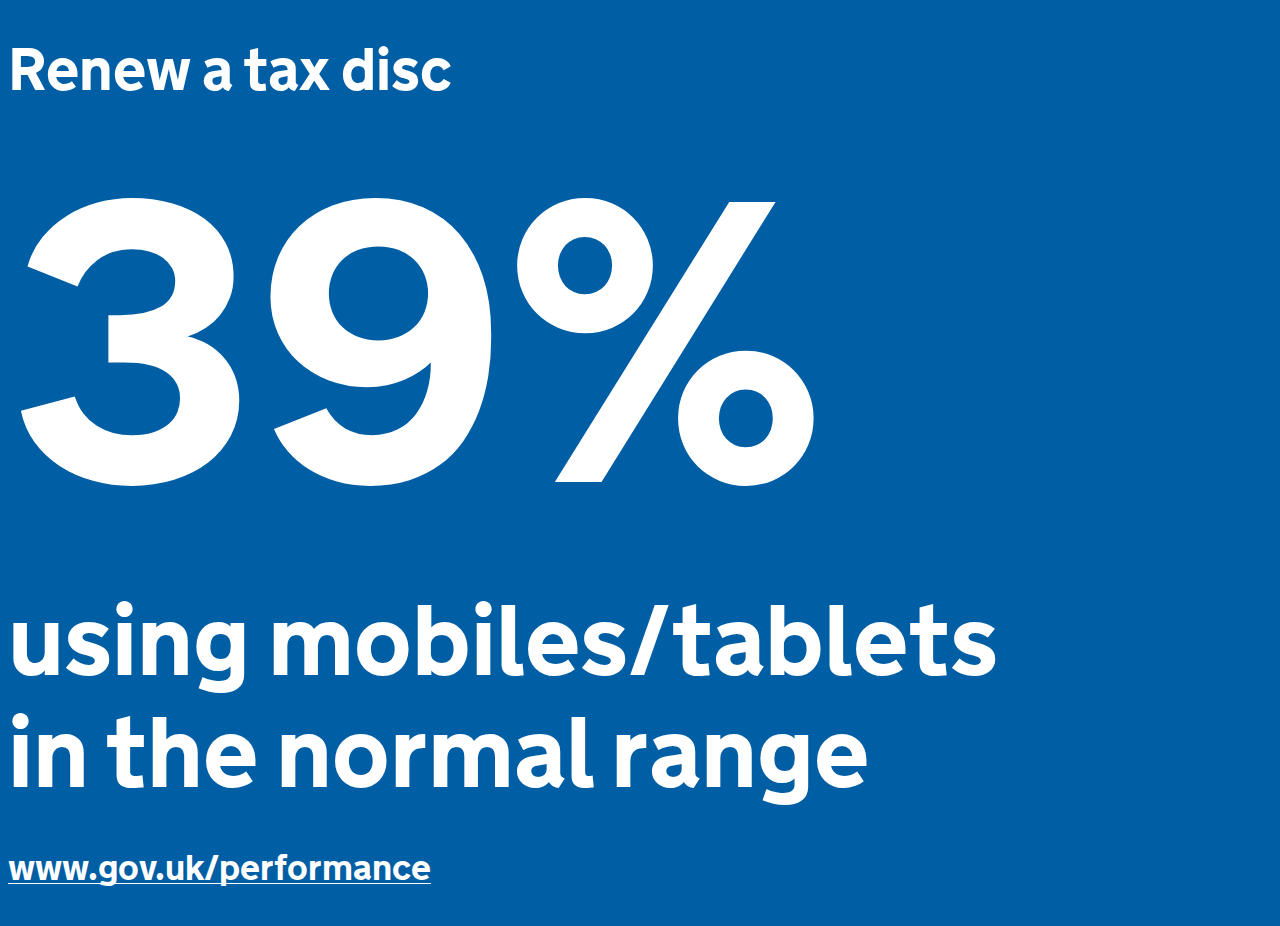
==== commit ddf333ea: "Very basic typography" ====
--- a/index.html
+++ b/index.html
@@ -10,7 +10,7 @@
       (function(){if(navigator.userAgent.match(/IEMobile\/10\.0/)){var d=document,c="appendChild",a=d.createElement("style");a[c](d.createTextNode("@-ms-viewport{width:auto!important}"));d.getElementsByTagName("head")[0][c](a);}})();
     </script>
 
-    <!--[if gt IE 8]><!--><link href="assets/css/app.css media="screen" rel="stylesheet" type="text/css" /><!--<![endif]-->
+    <!--[if gt IE 8]><!--><link href="assets/css/app.css" media="screen" rel="stylesheet" type="text/css" /><!--<![endif]-->
     <!--[if IE 6]><link href="assets/css/app-ie6.css" media="screen" rel="stylesheet" type="text/css" /><![endif]-->
     <!--[if IE 7]><link href="assets/css/app-ie7.css media="screen" rel="stylesheet" type="text/css" /><![endif]-->
     <!--[if IE 8]><link href="assets/css/app-ie8.css" media="screen" rel="stylesheet" type="text/css" /><![endif]-->
@@ -41,7 +41,7 @@
   </head>
   <body class="presentation-view">
 
-    <main>
+    <main class="container">
 
       <article class="unit">
         <header class="unit-header">
--- a/assets/css/app.css
+++ b/assets/css/app.css
@@ -0,0 +1,36 @@
+@font-face {
+  font-family: GDS-Logo;
+  src: local("HelveticaNeue"), local("Helvetica Neue"), local("Arial"), local("Helvetica"); }
+@-ms-viewport {
+  width: device-width; }
+@-o-viewport {
+  width: device-width; }
+.presentation-view {
+  font-family: "nta", Arial, sans-serif;
+  font-weight: 700;
+  font-size: 36px;
+  line-height: 1.11111;
+  text-transform: none;
+  color: white;
+  background-color: #005ea5; }
+  .presentation-view a {
+    color: white;
+    text-decoration: none;
+    background-image: -moz-linear-gradient(top, white 75%, #333332 75%);
+    background-image: -webkit-linear-gradient(top, white 75%, #333332 75%);
+    background-image: -o-linear-gradient(top, white 75%, #333332 75%);
+    background-image: linear-gradient(to bottom, #005ea5 75%, white 75%);
+    background-repeat: repeat-x;
+    background-size: 2px 2px;
+    background-position: 0 37px; }
+  .presentation-view .container {
+    display: block; }
+  .presentation-view .unit-header--heading {
+    font-size: 60px; }
+  .presentation-view .unit-data {
+    margin: 0; }
+  .presentation-view .unit-data--focal {
+    font-size: 400px; }
+  .presentation-view .unit-data--caption {
+    font-size: 100px;
+    max-width: 10em; }
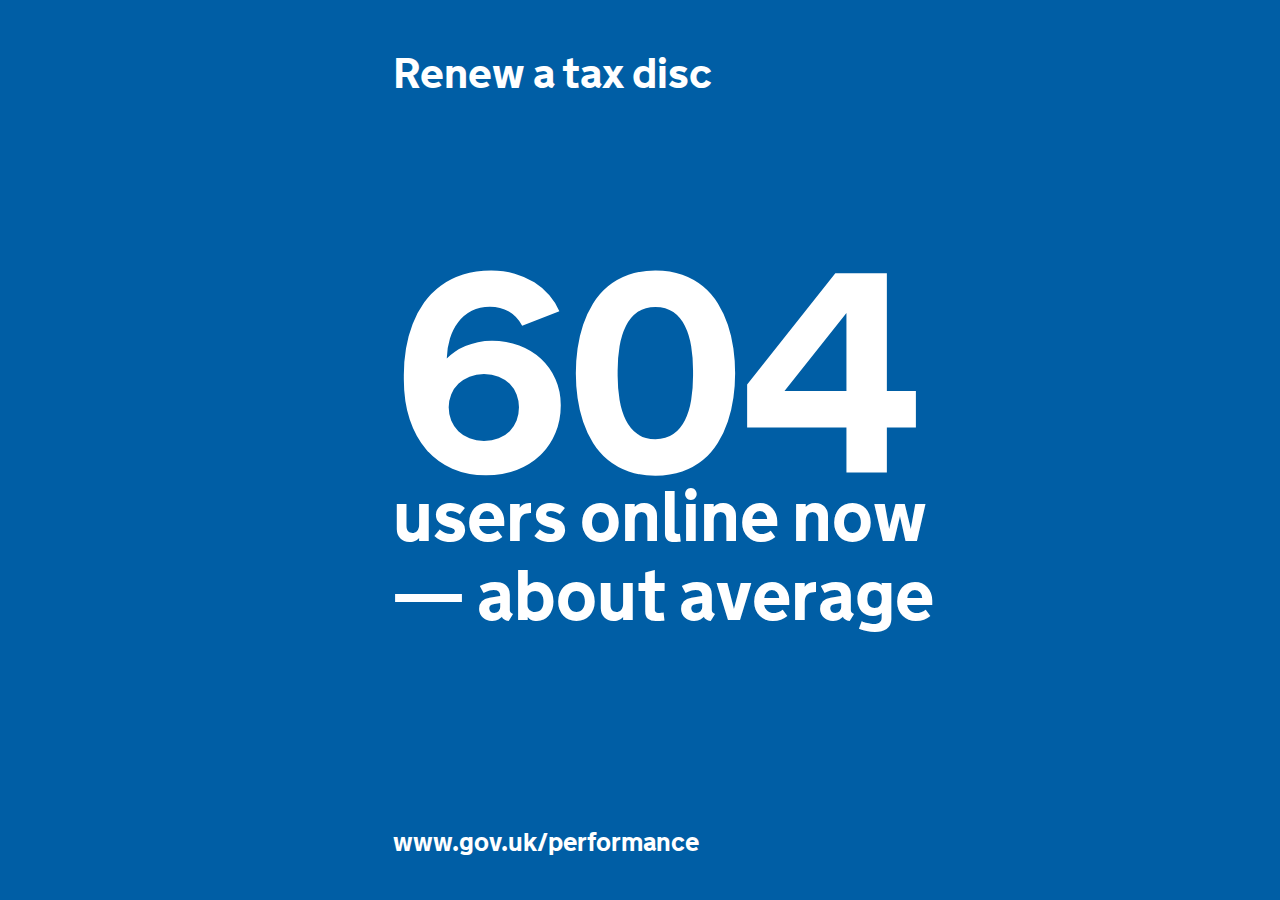
==== commit 8d5bec65: "More fluid bits" ====
--- a/index.html
+++ b/index.html
@@ -15,7 +15,7 @@
     <!--[if IE 7]><link href="assets/css/app-ie7.css media="screen" rel="stylesheet" type="text/css" /><![endif]-->
     <!--[if IE 8]><link href="assets/css/app-ie8.css" media="screen" rel="stylesheet" type="text/css" /><![endif]-->
 
-    <link href="assets/css/app-print.css" media="print" rel="stylesheet" type="text/css" />
+    <!--<link href="assets/css/app-print.css" media="print" rel="stylesheet" type="text/css" />-->
 
     <!--[if IE 8]>
     <script type="text/javascript">
@@ -40,25 +40,171 @@
 
   </head>
   <body class="presentation-view">
+  <script type="text/javascript">document.body.className = ((document.body.className) ? document.body.className + ' js-enabled' : 'js-enabled');</script>
 
     <main class="container">
 
-      <article class="unit">
-        <header class="unit-header">
-          <h1 class="unit-header--heading">Renew a tax disc</h1>
-        </header>
-        <figure class="unit-data">
-          <div class="unit-data--focal">39%</div>
-          <figcaption class="unit-data--caption">
-            using mobiles/tablets in the normal range
-          </figcaption>
-        </figure>
-        <p class="performance-strap">
-          <a href="http://www.gov.uk/performance" class="performance-strap--link">www.gov.uk/performance</a>
-        </p>
-      </article>
+      <!-- constant header -->
+      <header class="unit-header">
+        <h1 class="unit-header--heading">Renew a tax disc</h1>
+      </header>
+
+      <div id="units">
+
+        <figure class="unit-data icon-users">
+          <div class="unit-data--focal flag">604</div>
+          <figcaption class="unit-data--caption">
+            <div>users online now</div>
+            <div class="flag">
+              &mdash; about average
+            </div>
+          </figcaption>
+        </figure>
+
+        <figure class="unit-data icon-users">
+          <div class="unit-data--focal flag">665</div>
+          <figcaption class="unit-data--caption">
+            <div>users online now</div>
+            <div class="flag">
+              12% more than normal
+            </div>
+          </figcaption>
+        </figure>
+
+        <figure class="unit-data icon-users">
+          <div class="unit-data--focal flag">751</div>
+          <figcaption class="unit-data--caption">
+            <div>users online now</div>
+            <div class="flag increase-level-3">
+              28% more than normal
+            </div>
+          </figcaption>
+        </figure>
+
+        <figure class="unit-data icon-users">
+          <div class="unit-data--focal flag">1094</div>
+          <figcaption class="unit-data--caption">
+            <div>users online now</div>
+            <div class="flag increase-level-4">
+              70% more than normal
+            </div>
+          </figcaption>
+        </figure>
+
+        <figure class="unit-data icon-renewals">
+          <div class="unit-data--focal flag">0.75m</div>
+          <figcaption class="unit-data--caption">
+            <div>renewals per week</div>
+            <div class="flag decrease-level-3">
+              32% less than normal
+            </div>
+          </figcaption>
+        </figure>
+
+        <figure class="unit-data icon-users">
+          <div class="unit-data--focal flag">93%</div>
+          <figcaption class="unit-data--caption">
+            <div>user satisfaction</div>
+            <div class="flag">
+              &mdash; about average
+            </div>
+          </figcaption>
+        </figure>
+
+        <figure class="unit-data icon-touch-horizontal">
+          <div class="unit-data--focal flag">54%</div>
+          <figcaption class="unit-data--caption">
+            <div>digital take-up</div>
+            <div class="flag">
+              14% less than normal
+            </div>
+          </figcaption>
+        </figure>
+
+        <figure class="unit-data icon-completion">
+          <div class="unit-data--focal flag">47%</div>
+          <figcaption class="unit-data--caption">
+            <div>completion rate</div>
+            <div class="flag">
+              &mdash; about average
+            </div>
+          </figcaption>
+        </figure>
+
+        <figure class="unit-data icon-loadtime">
+          <div class="unit-data--focal flag">0.9s</div>
+          <figcaption class="unit-data--caption">
+            <div>page load time</div>
+            <div class="flag">
+              &mdash; about average
+            </div>
+          </figcaption>
+        </figure>
+
+        <figure class="unit-data icon-uptime">
+          <div class="unit-data--focal flag">99%</div>
+          <figcaption class="unit-data--caption">
+            <div>uptime</div>
+            <div class="flag">
+              &mdash; about average
+            </div>
+          </figcaption>
+        </figure>
+
+        <figure class="unit-data icon-service">
+          <figcaption class="unit-data--caption">
+            <div>Service is</div>
+          </figcaption>
+          <div class="unit-data--focal flag loud">up</div>
+        </figure>
+
+        <figure class="unit-data icon-service">
+          <figcaption class="unit-data--caption">
+            <div>Service is</div>
+          </figcaption>
+          <div class="unit-data--focal flag loud decrease-level-4">down</div>
+        </figure>
+
+        <figure class="unit-data icon-touch-vertical">
+          <div class="unit-data--focal flag">39%</div>
+          <figcaption class="unit-data--caption">
+            <div>using mobiles/tablets</div>
+            <div class="flag">
+              &mdash; about average
+            </div>
+          </figcaption>
+        </figure>
+
+        <figure class="unit-data icon-renewals">
+          <div class="unit-data--focal flag">0.75m</div>
+          <figcaption class="unit-data--caption">
+            <div>renewals per week</div>
+            <div class="flag outdated-level-1">
+              data is 2 weeks old
+            </div>
+          </figcaption>
+        </figure>
+
+        <figure class="unit-data icon-renewals">
+          <div class="unit-data--focal flag">0.75m</div>
+          <figcaption class="unit-data--caption">
+            <div>renewals per week</div>
+            <div class="flag outdated-level-2">
+              data is 3 weeks old
+            </div>
+          </figcaption>
+        </figure>
+
+      </div>
+
+      <!-- constant strap -->
+      <p class="performance-strap">
+        <a href="http://www.gov.uk/performance" class="performance-strap--link">www.gov.uk/performance</a>
+      </p>
 
     </main>
+
+    <script src="assets/scripts/min/app-ck.js"></script>
 
   </body>
 </html>
--- a/assets/css/app.css
+++ b/assets/css/app.css
@@ -5,14 +5,37 @@
   width: device-width; }
 @-o-viewport {
   width: device-width; }
+html {
+  height: 100%; }
+
 .presentation-view {
+  position: relative;
+  height: 100%;
+  margin: 0;
+  padding: 0;
   font-family: "nta", Arial, sans-serif;
+  font-size: 81%;
   font-weight: 700;
-  font-size: 36px;
-  line-height: 1.11111;
+  line-height: 1.11111111111111;
   text-transform: none;
   color: white;
+  text-align: left;
   background-color: #005ea5; }
+  .presentation-view.js-enabled {
+    overflow: hidden; }
+  @media (orientation: portrait) {
+    .presentation-view {
+      font-size: 62.5%;
+      text-align: center; } }
+  @media screen and (min-width: 1024px) and (orientation: landscape) {
+    .presentation-view {
+      font-size: 114%; } }
+  @media screen and (min-width: 1280px) and (orientation: landscape) {
+    .presentation-view {
+      font-size: 160%; } }
+  @media screen and (min-width: 1920px) and (orientation: landscape) {
+    .presentation-view {
+      font-size: 225%; } }
   .presentation-view a {
     color: white;
     text-decoration: none;
@@ -24,13 +47,277 @@
     background-size: 2px 2px;
     background-position: 0 37px; }
   .presentation-view .container {
-    display: block; }
+    display: block;
+    height: 100%; }
+  @media (orientation: portrait) {
+    .presentation-view .unit-header {
+      margin-top: 2em; } }
+  @media (orientation: landscape) {
+    .presentation-view .unit-header {
+      position: absolute;
+      top: 5.925925925926%;
+      left: 236px; } }
+  @media screen and (min-width: 1024px) and (orientation: landscape) {
+    .presentation-view .unit-header {
+      left: 315px; } }
+  @media screen and (min-width: 1280px) and (orientation: landscape) {
+    .presentation-view .unit-header {
+      left: 393px; } }
+  @media screen and (min-width: 1920px) and (orientation: landscape) {
+    .presentation-view .unit-header {
+      left: 590px; } }
   .presentation-view .unit-header--heading {
-    font-size: 60px; }
+    margin: 0;
+    font-size: 1.66666666666667em; }
+  .presentation-view .performance-strap {
+    position: absolute;
+    bottom: 4.62962962963%; }
+    @media (orientation: portrait) {
+      .presentation-view .performance-strap {
+        left: 0;
+        right: 0; } }
+    @media (orientation: landscape) {
+      .presentation-view .performance-strap {
+        margin: 0;
+        left: 236px; } }
+    @media screen and (min-width: 1024px) and (orientation: landscape) {
+      .presentation-view .performance-strap {
+        left: 315px; } }
+    @media screen and (min-width: 1280px) and (orientation: landscape) {
+      .presentation-view .performance-strap {
+        left: 393px; } }
+    @media screen and (min-width: 1920px) and (orientation: landscape) {
+      .presentation-view .performance-strap {
+        left: 590px; } }
+  .presentation-view #units {
+    position: relative;
+    top: 50%;
+    width: 100%;
+    margin-left: 0;
+    -webkit-transform: translate3d(0, -50%, 0);
+    -moz-transform: translate3d(0, -50%, 0);
+    -o-transform: translate3d(0, -50%, 0);
+    transform: translate3d(0, -50%, 0);
+    transition: margin-left 1s ease-in-out; }
   .presentation-view .unit-data {
+    -webkit-box-sizing: border-box;
+    -moz-box-sizing: border-box;
+    box-sizing: border-box;
+    display: table-cell;
+    vertical-align: top;
     margin: 0; }
+    @media (orientation: landscape) {
+      .presentation-view .unit-data {
+        min-width: 768px;
+        padding-left: 236px; } }
+    @media screen and (min-width: 1024px) and (orientation: landscape) {
+      .presentation-view .unit-data {
+        min-width: 1024px;
+        padding-left: 315px; } }
+    @media screen and (min-width: 1280px) and (orientation: landscape) {
+      .presentation-view .unit-data {
+        min-width: 1280px;
+        padding-left: 393px; } }
+    @media screen and (min-width: 1920px) and (orientation: landscape) {
+      .presentation-view .unit-data {
+        min-width: 1920px;
+        padding-left: 590px; } }
   .presentation-view .unit-data--focal {
-    font-size: 400px; }
+    font-size: 11.11111111111111em;
+    line-height: 1;
+    letter-spacing: -0.025em; }
   .presentation-view .unit-data--caption {
-    font-size: 100px;
-    max-width: 10em; }
+    font-size: 2.77777777777778em; }
+  .presentation-view .unit-data--focal + .unit-data--caption {
+    margin-top: -0.75em; }
+  .presentation-view .unit-data--caption:first-child {
+    margin-top: 0.5em; }
+  .presentation-view .flag {
+    position: relative;
+    display: inline-block;
+    padding: 0 0.21em;
+    background-color: transparent; }
+    @media (orientation: landscape) {
+      .presentation-view .flag {
+        left: -0.21em; } }
+  .presentation-view .increase-level-3 {
+    background-color: rgba(0, 205, 65, 0.65); }
+  .presentation-view .increase-level-4 {
+    background-color: #00cd41; }
+  .presentation-view .decrease-level-3 {
+    background-color: rgba(220, 50, 50, 0.75); }
+  .presentation-view .decrease-level-4 {
+    background-color: #dc3232; }
+  .presentation-view .outdated-level-1 {
+    background-color: rgba(0, 0, 0, 0.5); }
+  .presentation-view .outdated-level-2 {
+    background-color: black; }
+  .presentation-view .loud {
+    text-transform: uppercase; }
+  .presentation-view [class*='icon-'] {
+    background-repeat: no-repeat; }
+    @media (orientation: portrait) {
+      .presentation-view [class*='icon-'] {
+        background-image: none !important; } }
+  .presentation-view .icon-completion {
+    background-image: url(../images/icon-completion.svg); }
+    @media (orientation: landscape) {
+      .presentation-view .icon-completion {
+        background-size: 70px 148px;
+        background-position: 76px 0; } }
+    @media screen and (min-width: 1024px) and (orientation: landscape) {
+      .presentation-view .icon-completion {
+        background-size: 97px 205px;
+        background-position: 106px 0; } }
+    @media screen and (min-width: 1280px) and (orientation: landscape) {
+      .presentation-view .icon-completion {
+        background-size: 138px 291px;
+        background-position: 150px 0; } }
+    @media screen and (min-width: 1920px) and (orientation: landscape) {
+      .presentation-view .icon-completion {
+        background-size: 194px 410px;
+        background-position: 211px 0; } }
+  .presentation-view .icon-loadtime {
+    background-image: url(../images/icon-loadtime.svg); }
+    @media (orientation: landscape) {
+      .presentation-view .icon-loadtime {
+        background-size: 104px 119px;
+        background-position: 56px 0; } }
+    @media screen and (min-width: 1024px) and (orientation: landscape) {
+      .presentation-view .icon-loadtime {
+        background-size: 145px 165px;
+        background-position: 78px 0; } }
+    @media screen and (min-width: 1280px) and (orientation: landscape) {
+      .presentation-view .icon-loadtime {
+        background-size: 206px 234px;
+        background-position: 110px 0; } }
+    @media screen and (min-width: 1920px) and (orientation: landscape) {
+      .presentation-view .icon-loadtime {
+        background-size: 290px 330px;
+        background-position: 155px 0; } }
+  .presentation-view .icon-renewals {
+    background-image: url(../images/icon-renewals.svg); }
+    @media (orientation: landscape) {
+      .presentation-view .icon-renewals {
+        background-size: 113px 114px;
+        background-position: 50px 5px; } }
+    @media screen and (min-width: 1024px) and (orientation: landscape) {
+      .presentation-view .icon-renewals {
+        background-size: 158px 158px;
+        background-position: 70px 8px; } }
+    @media screen and (min-width: 1280px) and (orientation: landscape) {
+      .presentation-view .icon-renewals {
+        background-size: 224px 224px;
+        background-position: 99px 11px; } }
+    @media screen and (min-width: 1920px) and (orientation: landscape) {
+      .presentation-view .icon-renewals {
+        background-size: 315px 316px;
+        background-position: 139px 15px; } }
+  .presentation-view .icon-satisfaction {
+    background-image: url(../images/icon-satisfaction.svg); }
+    @media (orientation: landscape) {
+      .presentation-view .icon-satisfaction {
+        background-size: 152px 72px;
+        background-position: 31px 25px; } }
+    @media screen and (min-width: 1024px) and (orientation: landscape) {
+      .presentation-view .icon-satisfaction {
+        background-size: 211px 100px;
+        background-position: 44px 35px; } }
+    @media screen and (min-width: 1280px) and (orientation: landscape) {
+      .presentation-view .icon-satisfaction {
+        background-size: 299px 142px;
+        background-position: 62px 50px; } }
+    @media screen and (min-width: 1920px) and (orientation: landscape) {
+      .presentation-view .icon-satisfaction {
+        background-size: 421px 200px;
+        background-position: 87px 70px; } }
+  .presentation-view .icon-service {
+    background-image: url(../images/icon-service.svg); }
+    @media (orientation: landscape) {
+      .presentation-view .icon-service {
+        background-size: 92px 103px;
+        background-position: 62px 58px; } }
+    @media screen and (min-width: 1024px) and (orientation: landscape) {
+      .presentation-view .icon-service {
+        background-size: 128px 143px;
+        background-position: 86px 80px; } }
+    @media screen and (min-width: 1280px) and (orientation: landscape) {
+      .presentation-view .icon-service {
+        background-size: 181px 202px;
+        background-position: 122px 114px; } }
+    @media screen and (min-width: 1920px) and (orientation: landscape) {
+      .presentation-view .icon-service {
+        background-size: 255px 285px;
+        background-position: 172px 160px; } }
+  .presentation-view .icon-touch-horizontal {
+    background-image: url(../images/icon-touch-horizontal.svg); }
+    @media (orientation: landscape) {
+      .presentation-view .icon-touch-horizontal {
+        background-size: 119px 101px;
+        background-position: 46px 25px; } }
+    @media screen and (min-width: 1024px) and (orientation: landscape) {
+      .presentation-view .icon-touch-horizontal {
+        background-size: 165px 140px;
+        background-position: 64px 35px; } }
+    @media screen and (min-width: 1280px) and (orientation: landscape) {
+      .presentation-view .icon-touch-horizontal {
+        background-size: 234px 199px;
+        background-position: 91px 50px; } }
+    @media screen and (min-width: 1920px) and (orientation: landscape) {
+      .presentation-view .icon-touch-horizontal {
+        background-size: 330px 280px;
+        background-position: 128px 70px; } }
+  .presentation-view .icon-touch-vertical {
+    background-image: url(../images/icon-touch-vertical.svg); }
+    @media (orientation: landscape) {
+      .presentation-view .icon-touch-vertical {
+        background-size: 92px 150px;
+        background-position: 65px 0; } }
+    @media screen and (min-width: 1024px) and (orientation: landscape) {
+      .presentation-view .icon-touch-vertical {
+        background-size: 128px 208px;
+        background-position: 90px 0; } }
+    @media screen and (min-width: 1280px) and (orientation: landscape) {
+      .presentation-view .icon-touch-vertical {
+        background-size: 181px 295px;
+        background-position: 128px 0; } }
+    @media screen and (min-width: 1920px) and (orientation: landscape) {
+      .presentation-view .icon-touch-vertical {
+        background-size: 255px 416px;
+        background-position: 180px 0; } }
+  .presentation-view .icon-uptime {
+    background-image: url(../images/icon-uptime.svg); }
+    @media (orientation: landscape) {
+      .presentation-view .icon-uptime {
+        background-size: 130px 105px;
+        background-position: 43px 18px; } }
+    @media screen and (min-width: 1024px) and (orientation: landscape) {
+      .presentation-view .icon-uptime {
+        background-size: 180px 146px;
+        background-position: 60px 25px; } }
+    @media screen and (min-width: 1280px) and (orientation: landscape) {
+      .presentation-view .icon-uptime {
+        background-size: 256px 207px;
+        background-position: 85px 36px; } }
+    @media screen and (min-width: 1920px) and (orientation: landscape) {
+      .presentation-view .icon-uptime {
+        background-size: 360px 292px;
+        background-position: 120px 50px; } }
+  .presentation-view .icon-users {
+    background-image: url(../images/icon-users.svg); }
+    @media (orientation: landscape) {
+      .presentation-view .icon-users {
+        background-size: 109px 103px;
+        background-position: 52px 11px; } }
+    @media screen and (min-width: 1024px) and (orientation: landscape) {
+      .presentation-view .icon-users {
+        background-size: 152px 143px;
+        background-position: 73px 15px; } }
+    @media screen and (min-width: 1280px) and (orientation: landscape) {
+      .presentation-view .icon-users {
+        background-size: 216px 203px;
+        background-position: 103px 21px; } }
+    @media screen and (min-width: 1920px) and (orientation: landscape) {
+      .presentation-view .icon-users {
+        background-size: 304px 286px;
+        background-position: 145px 30px; } }
